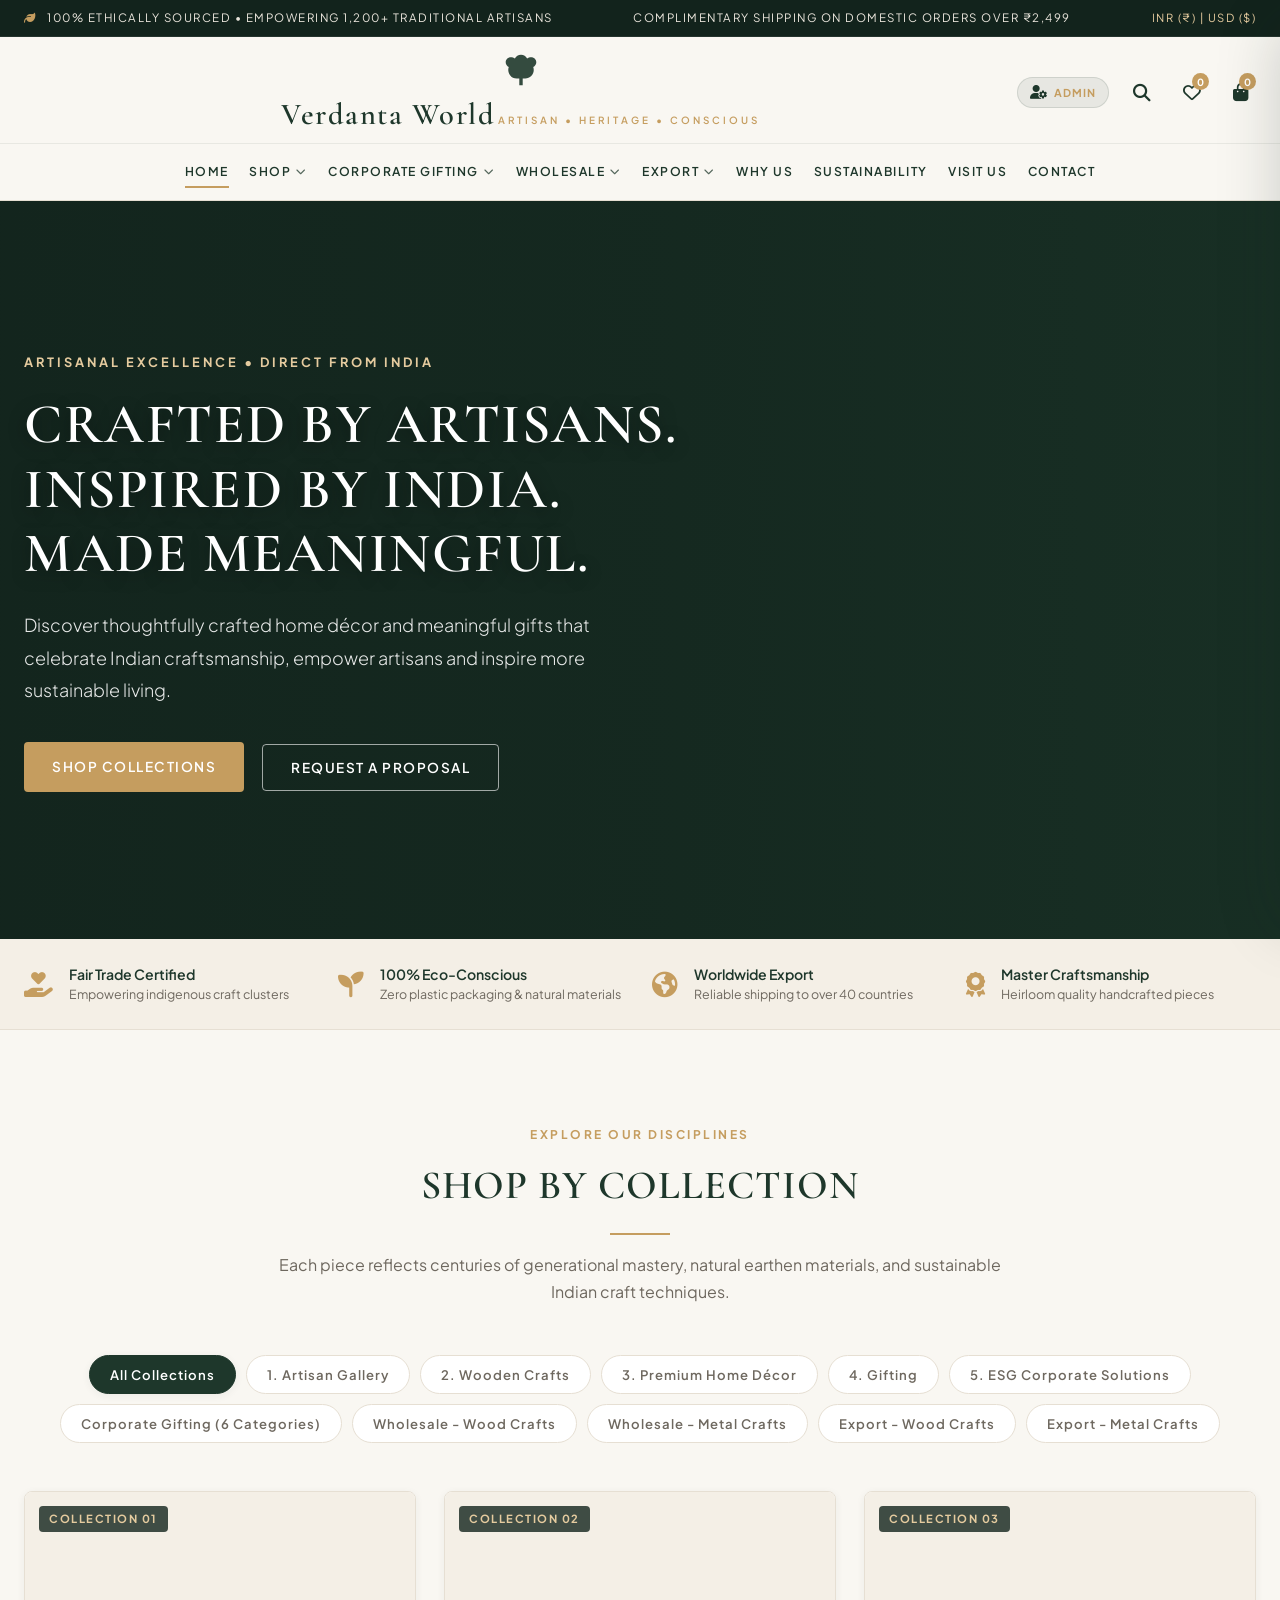
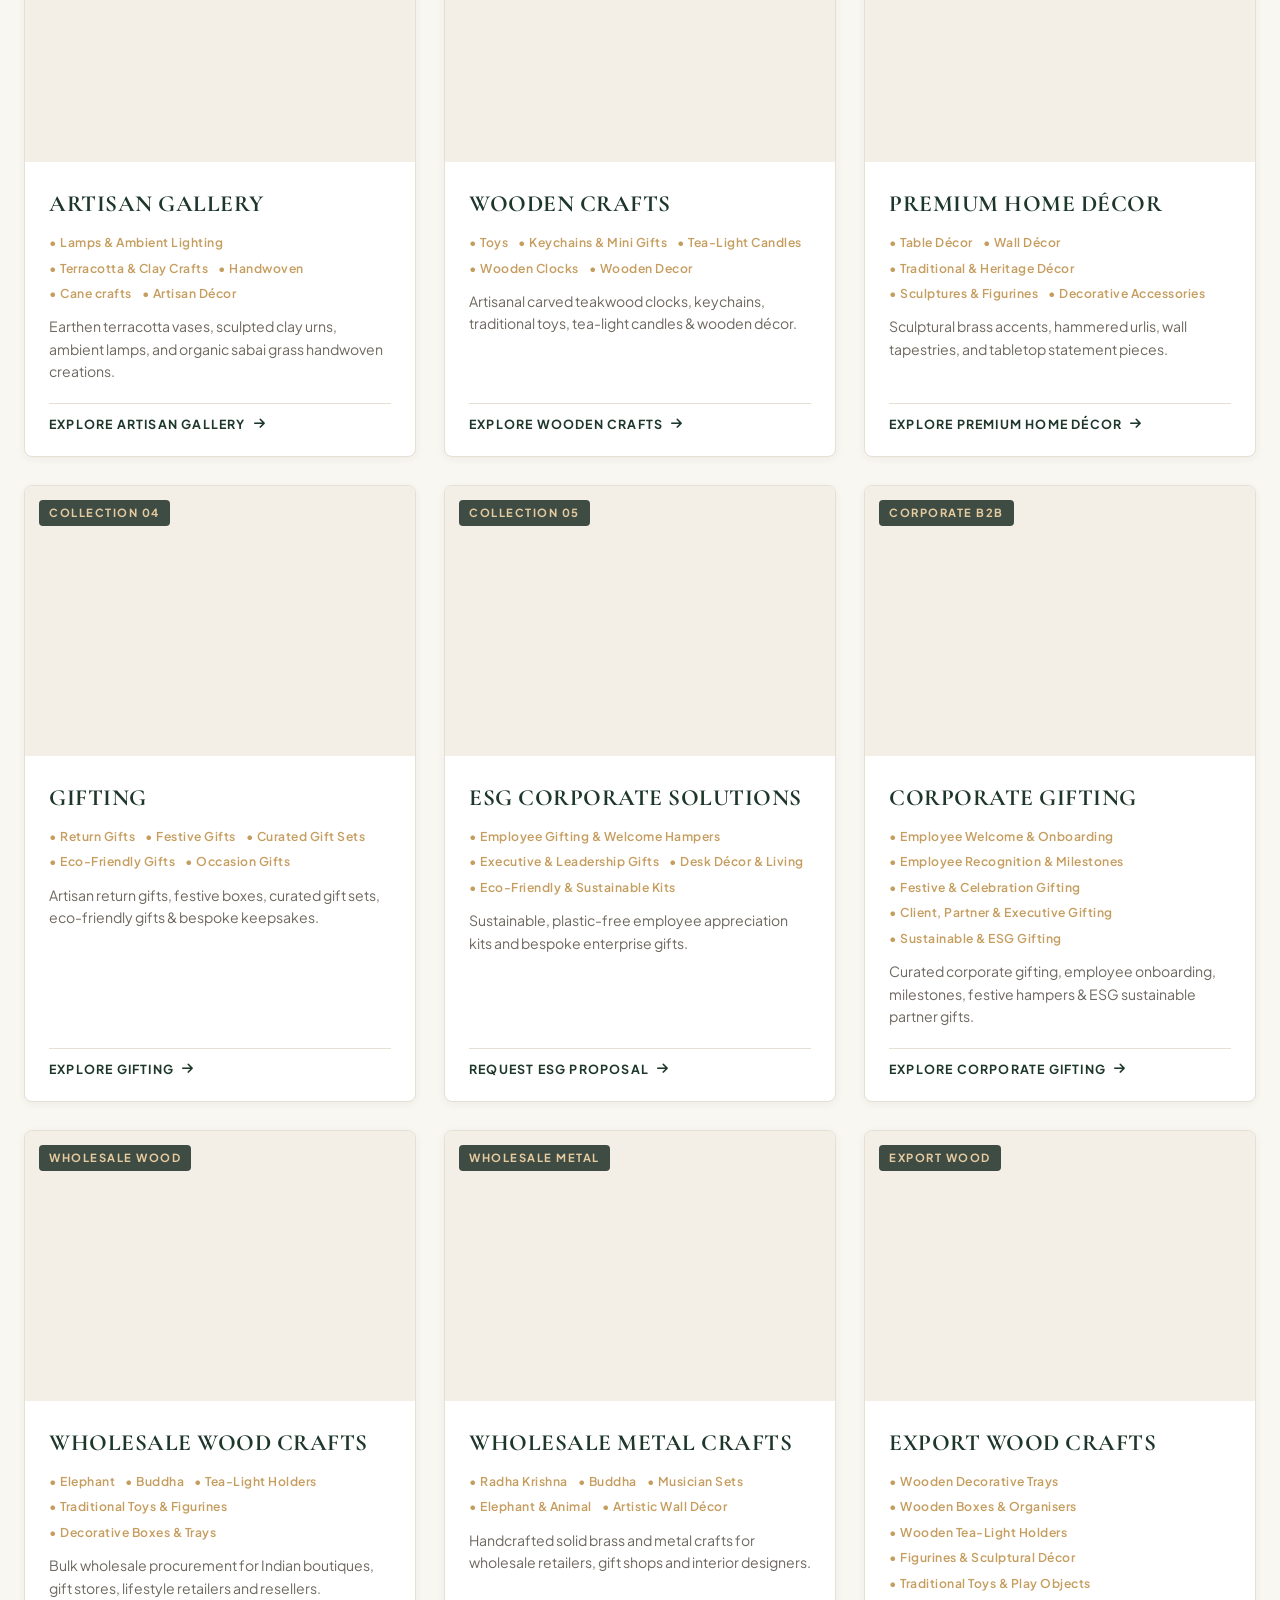
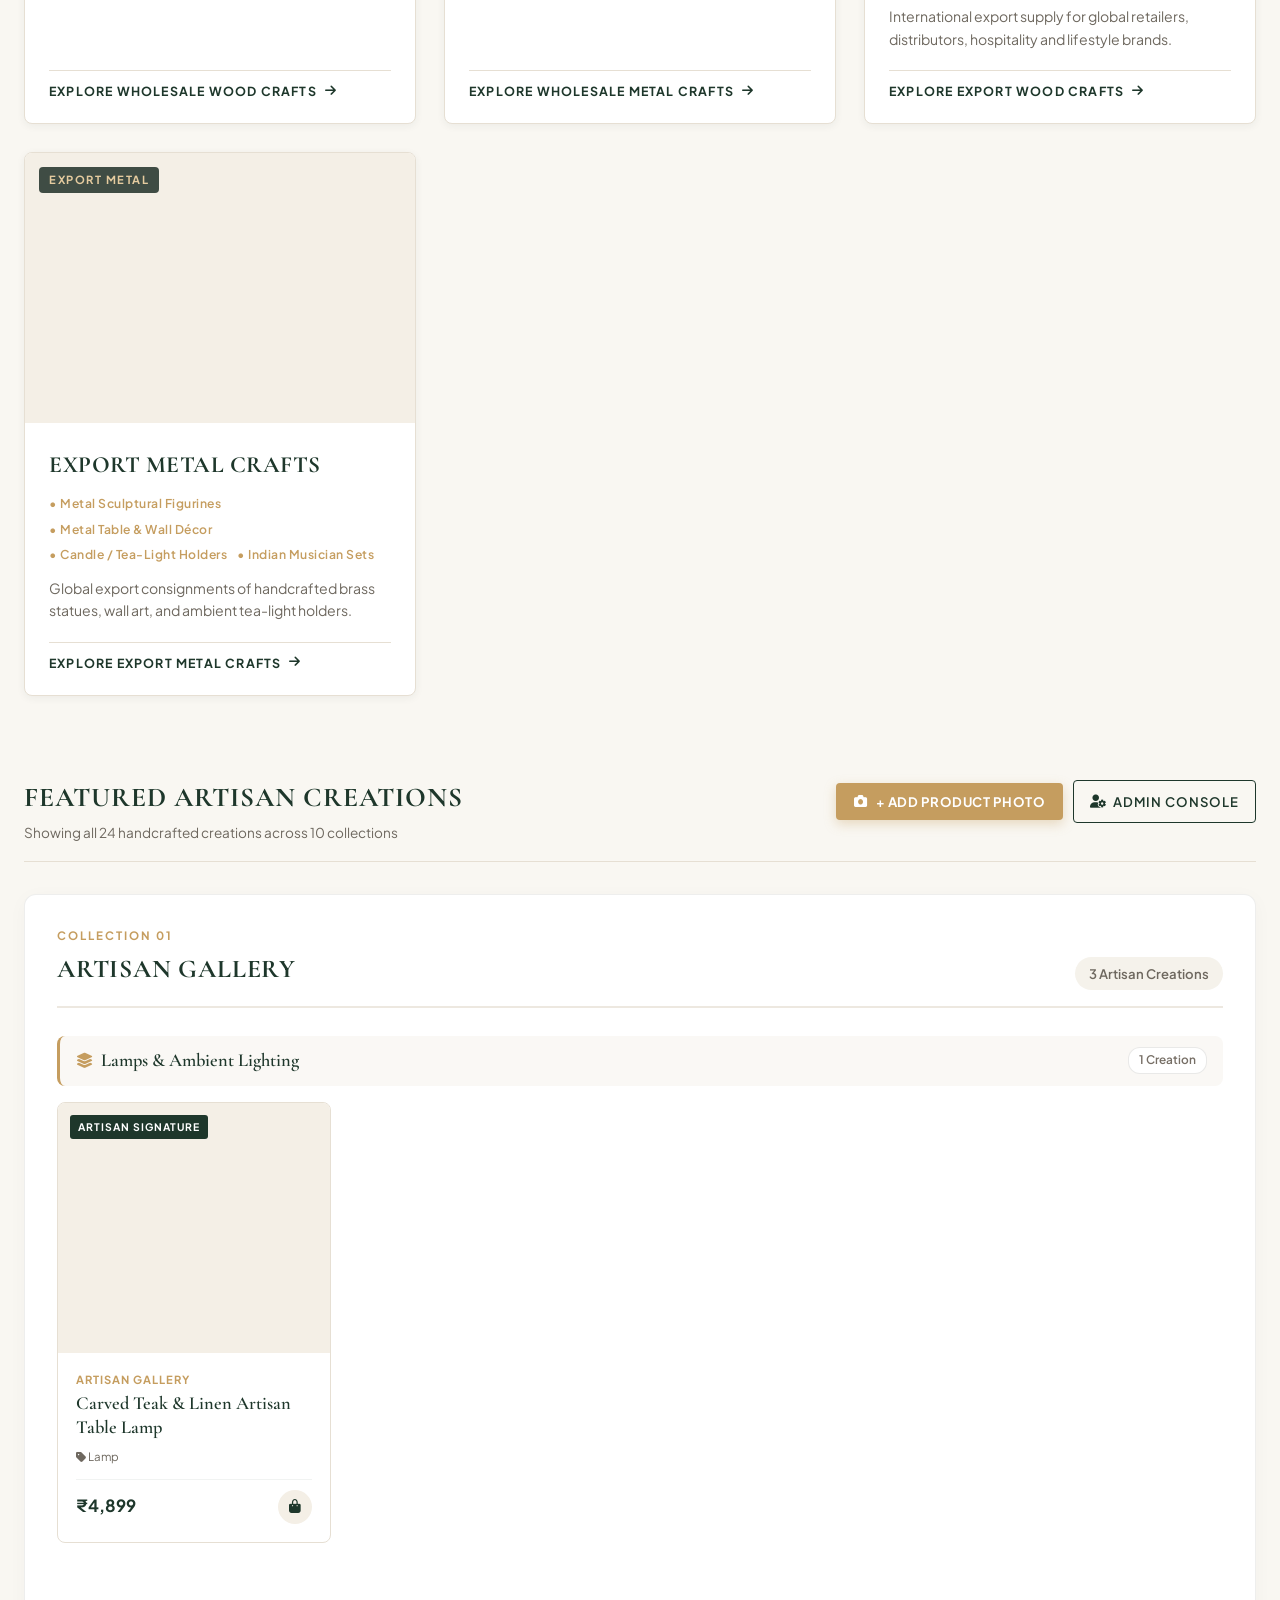
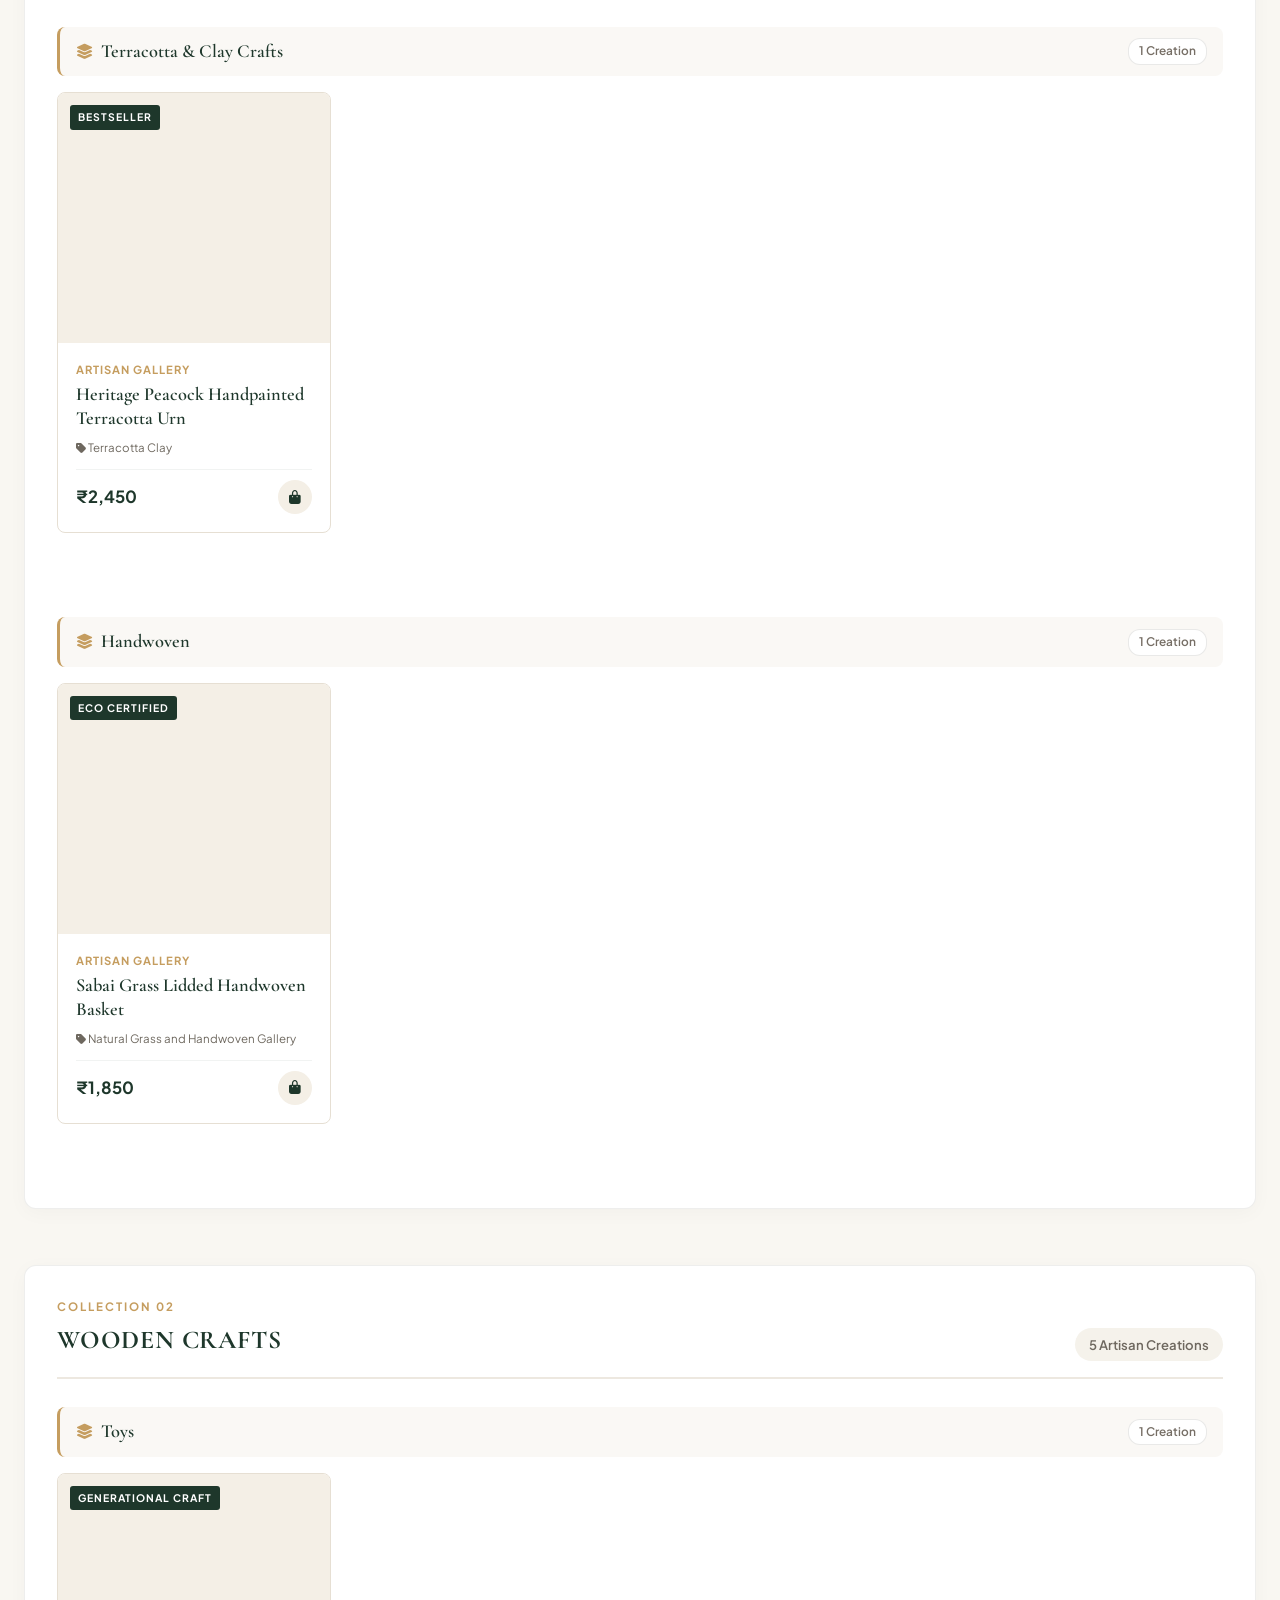
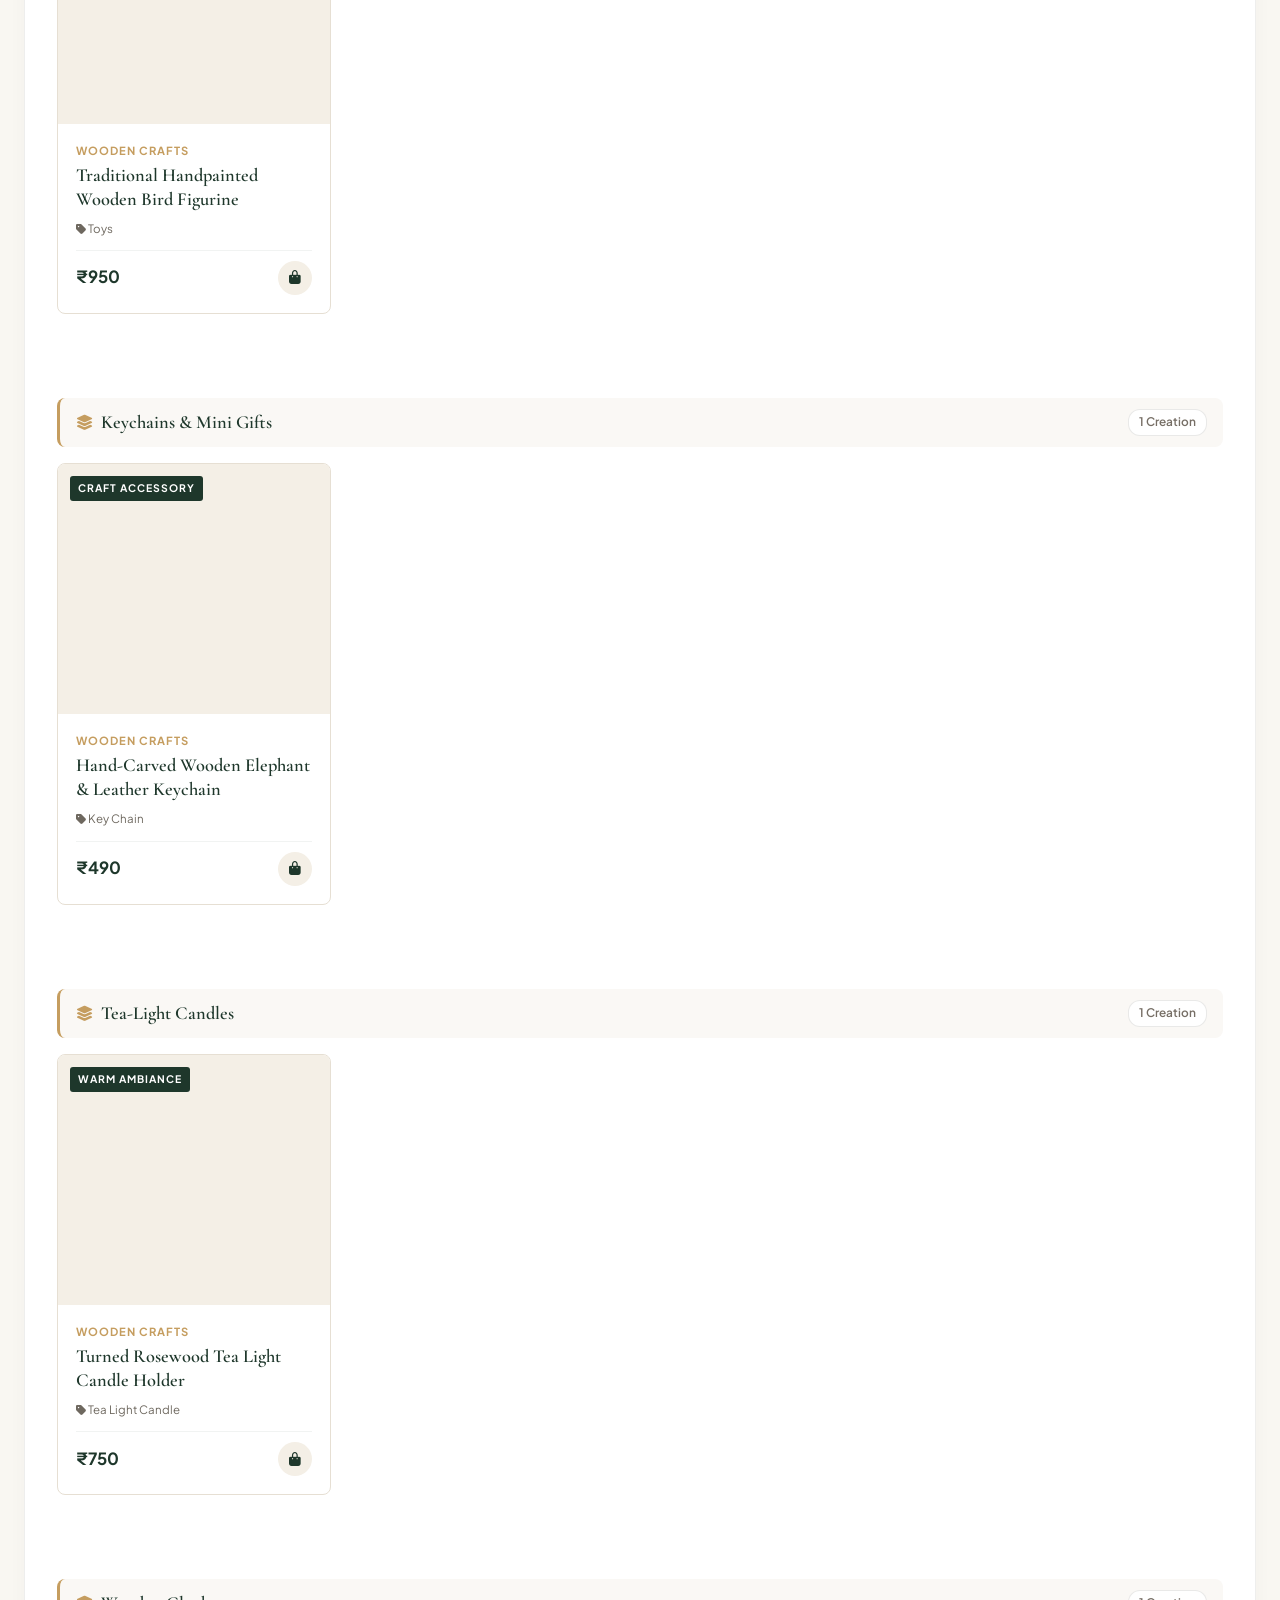
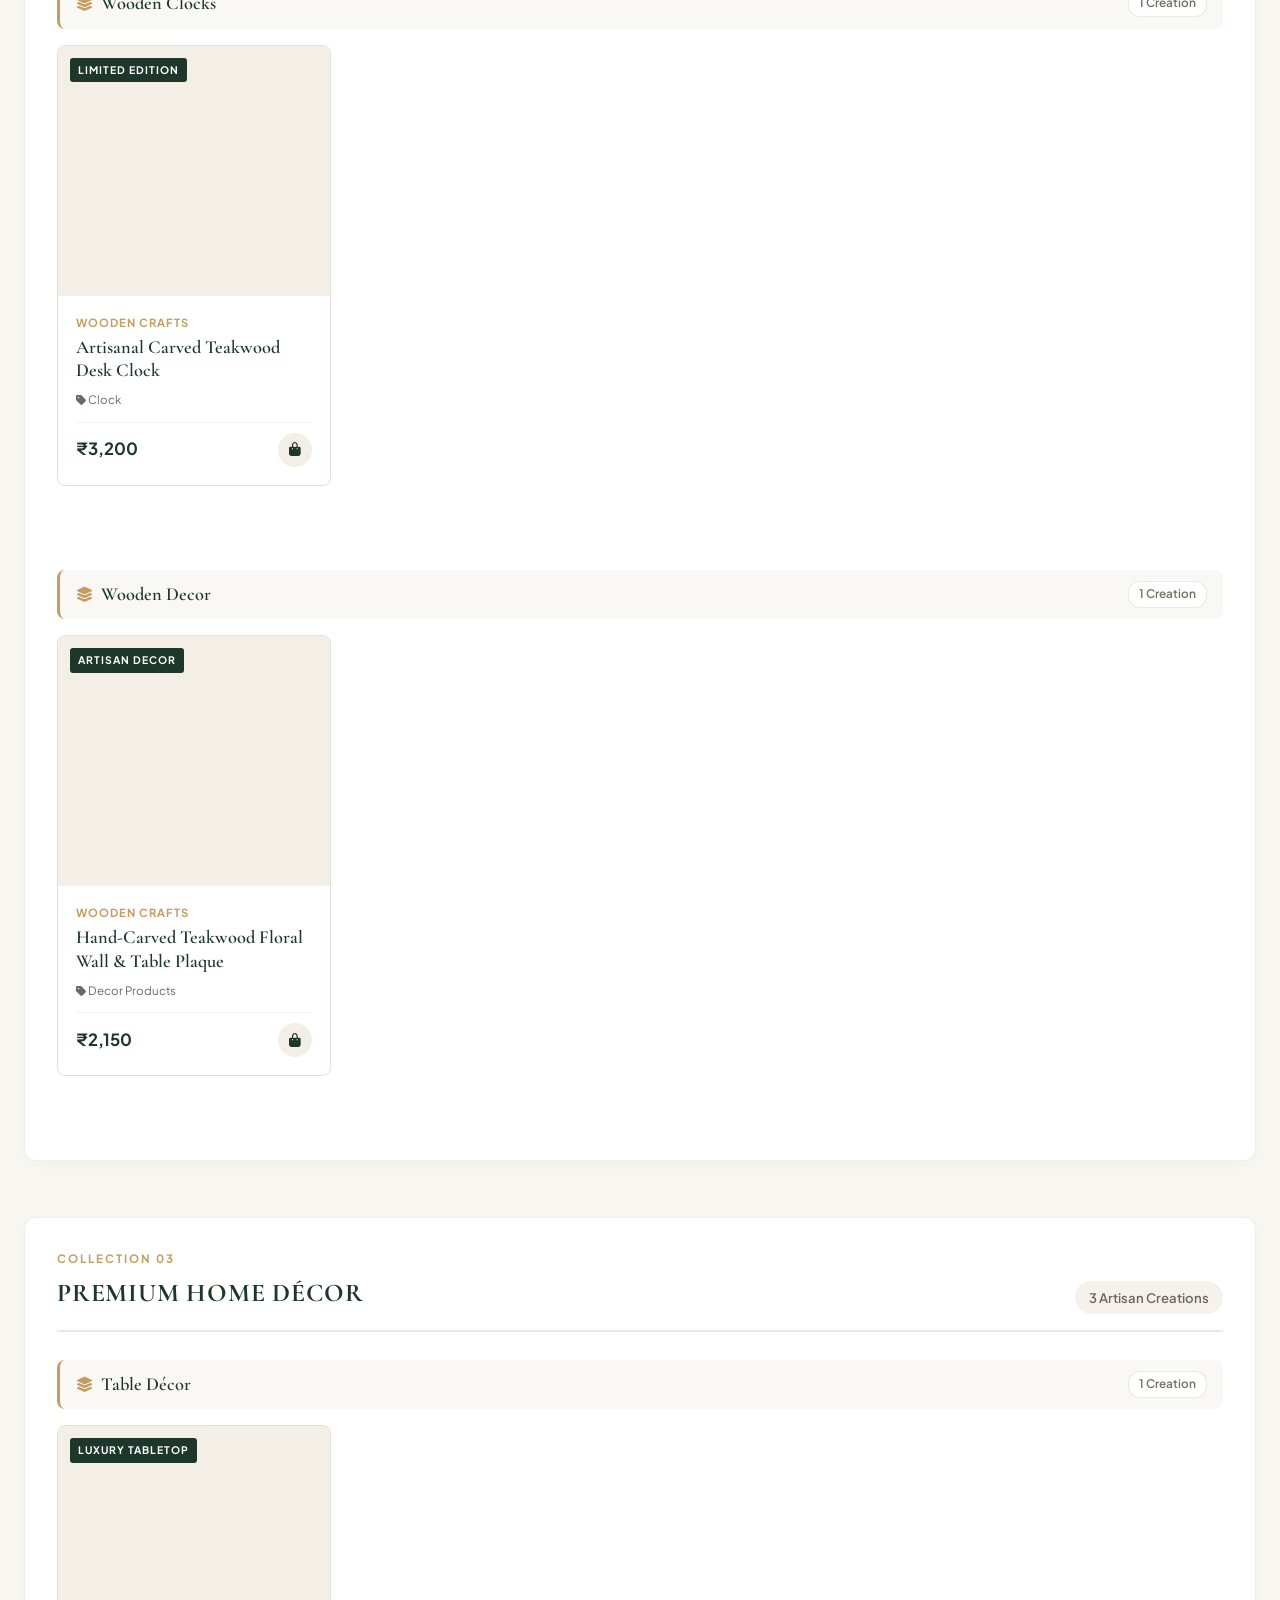
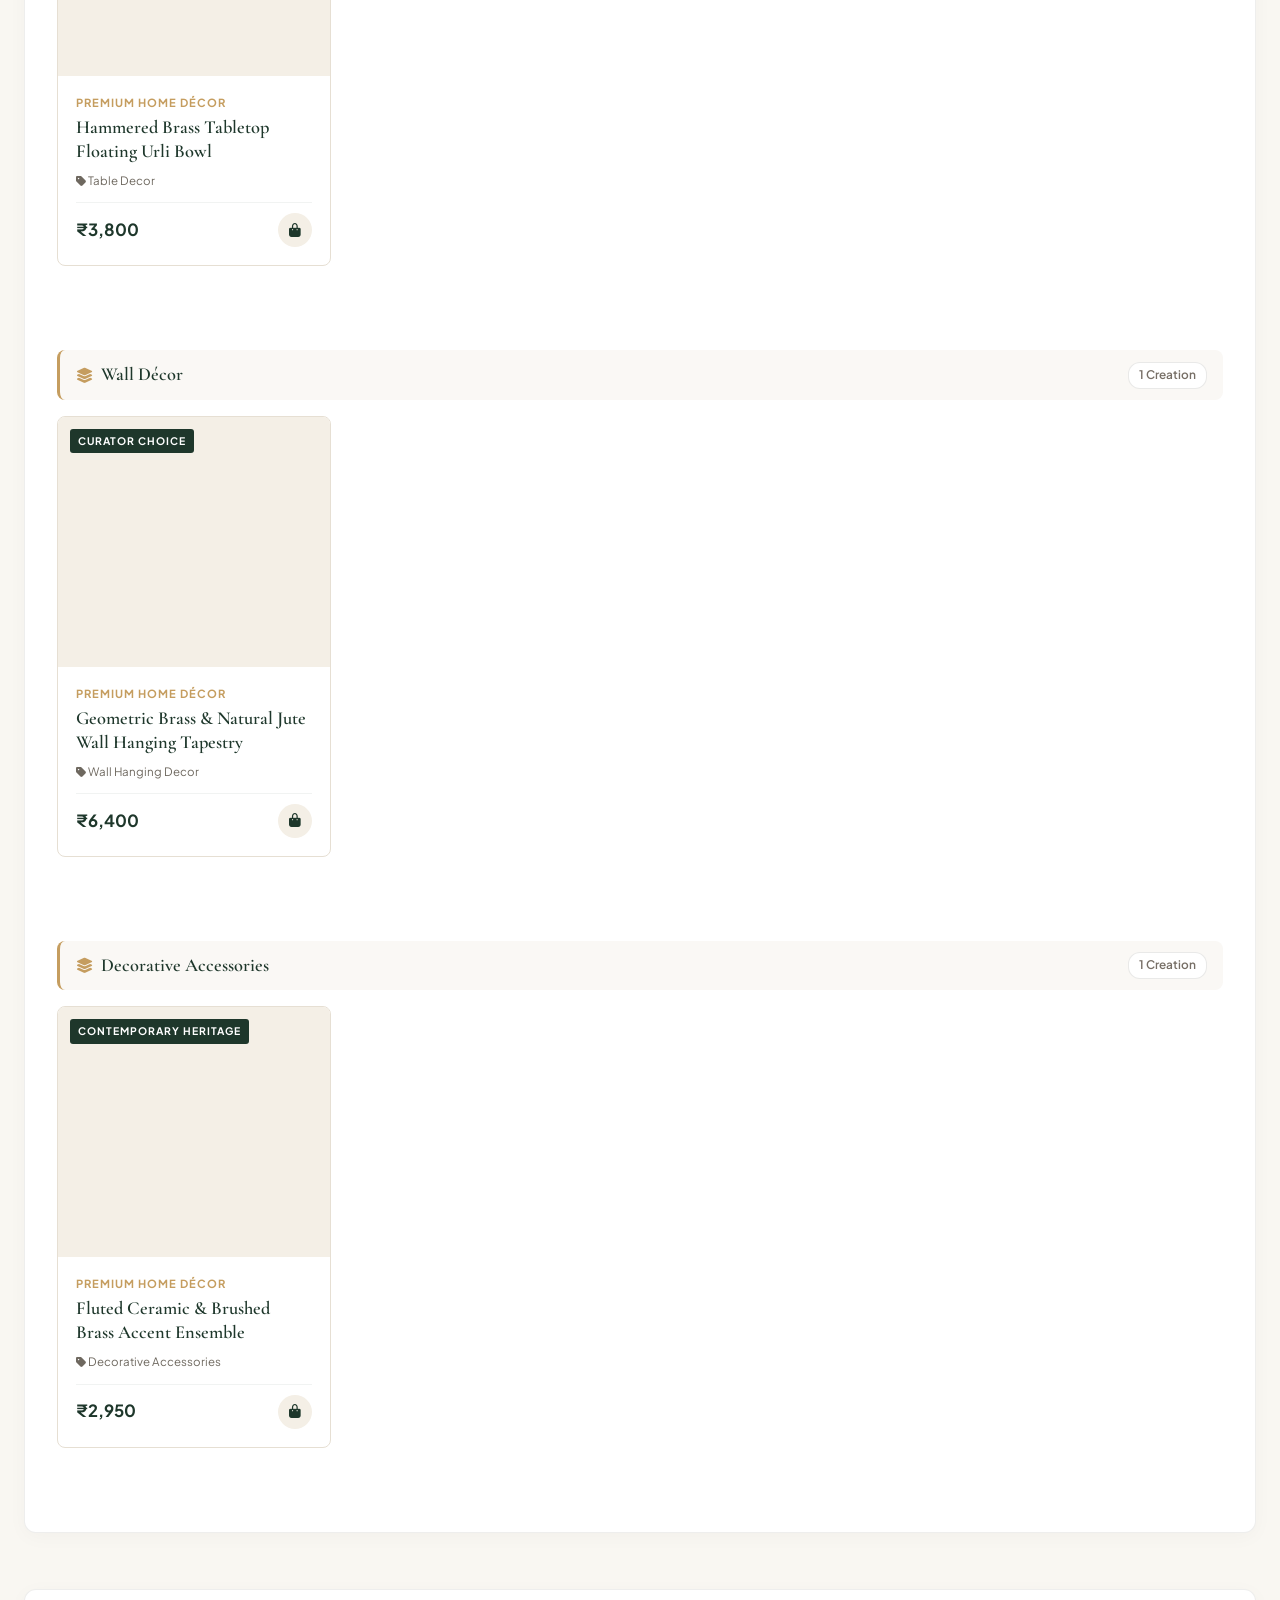
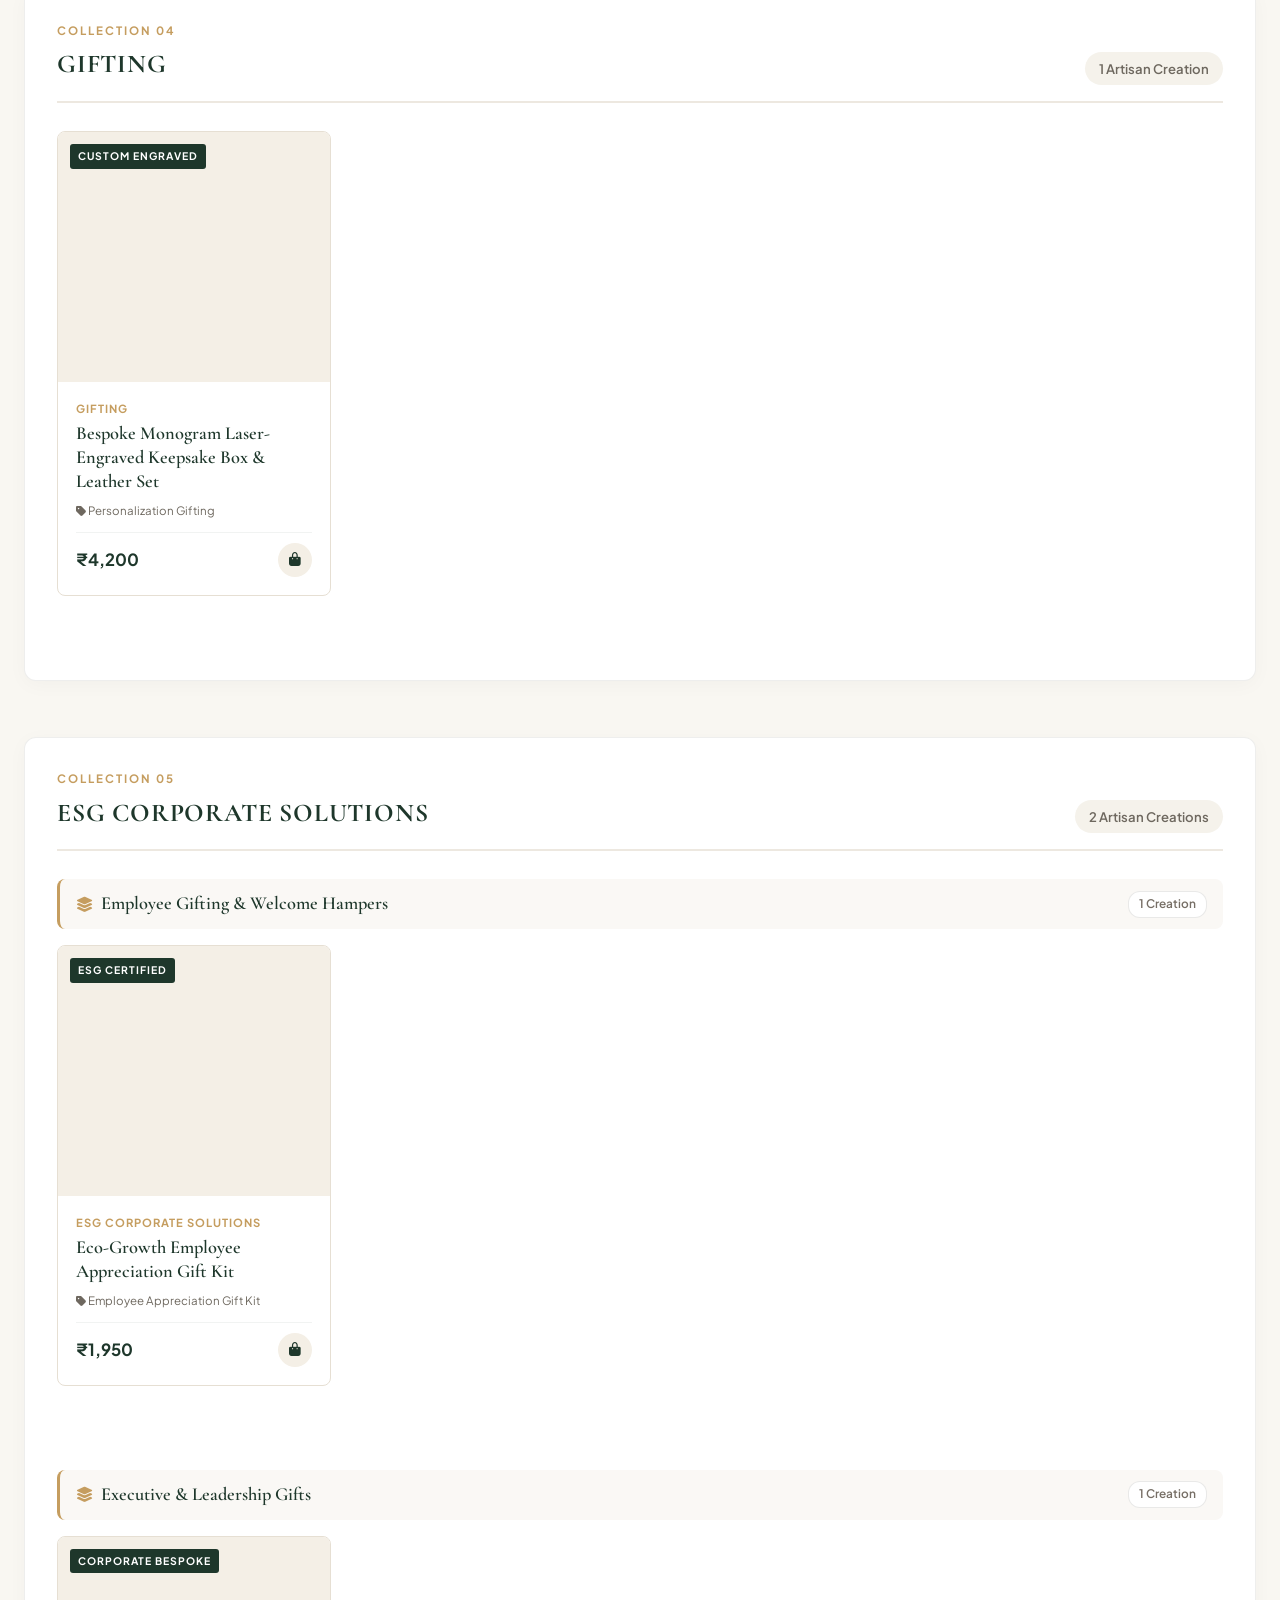
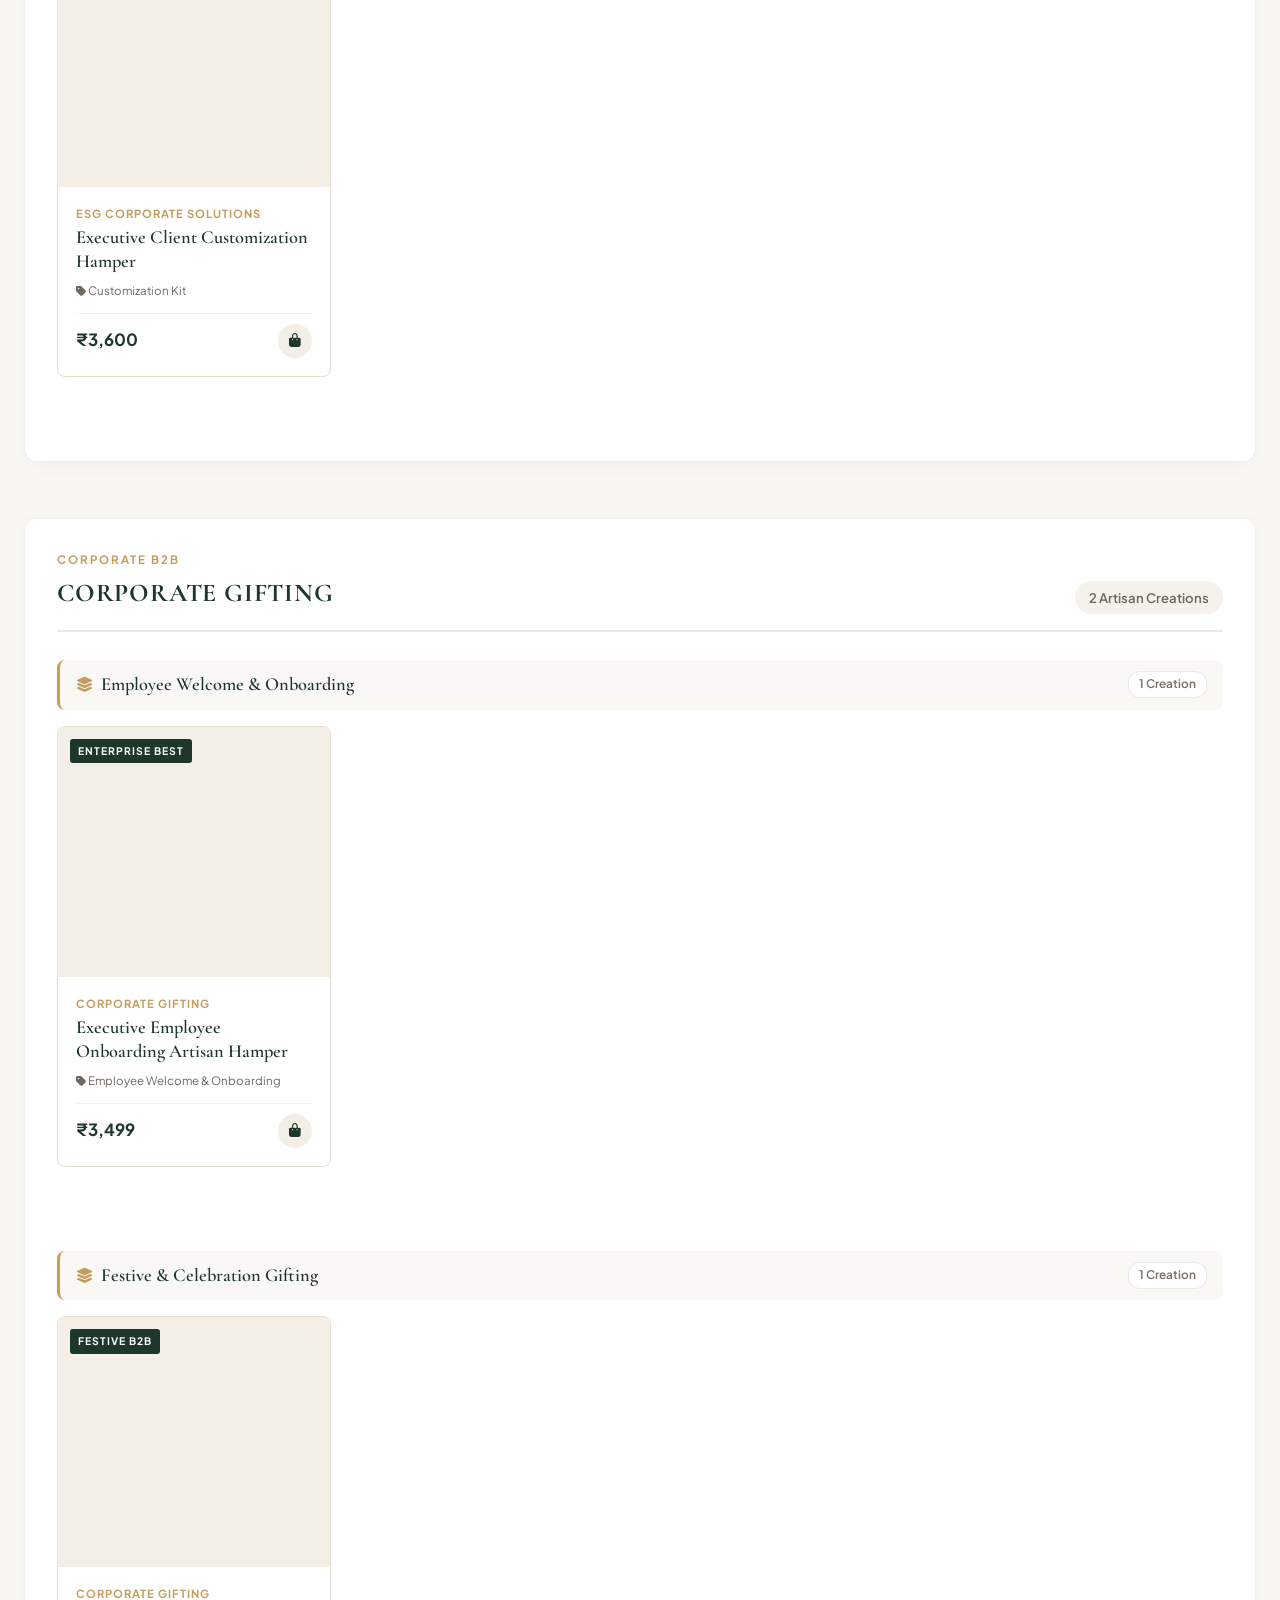
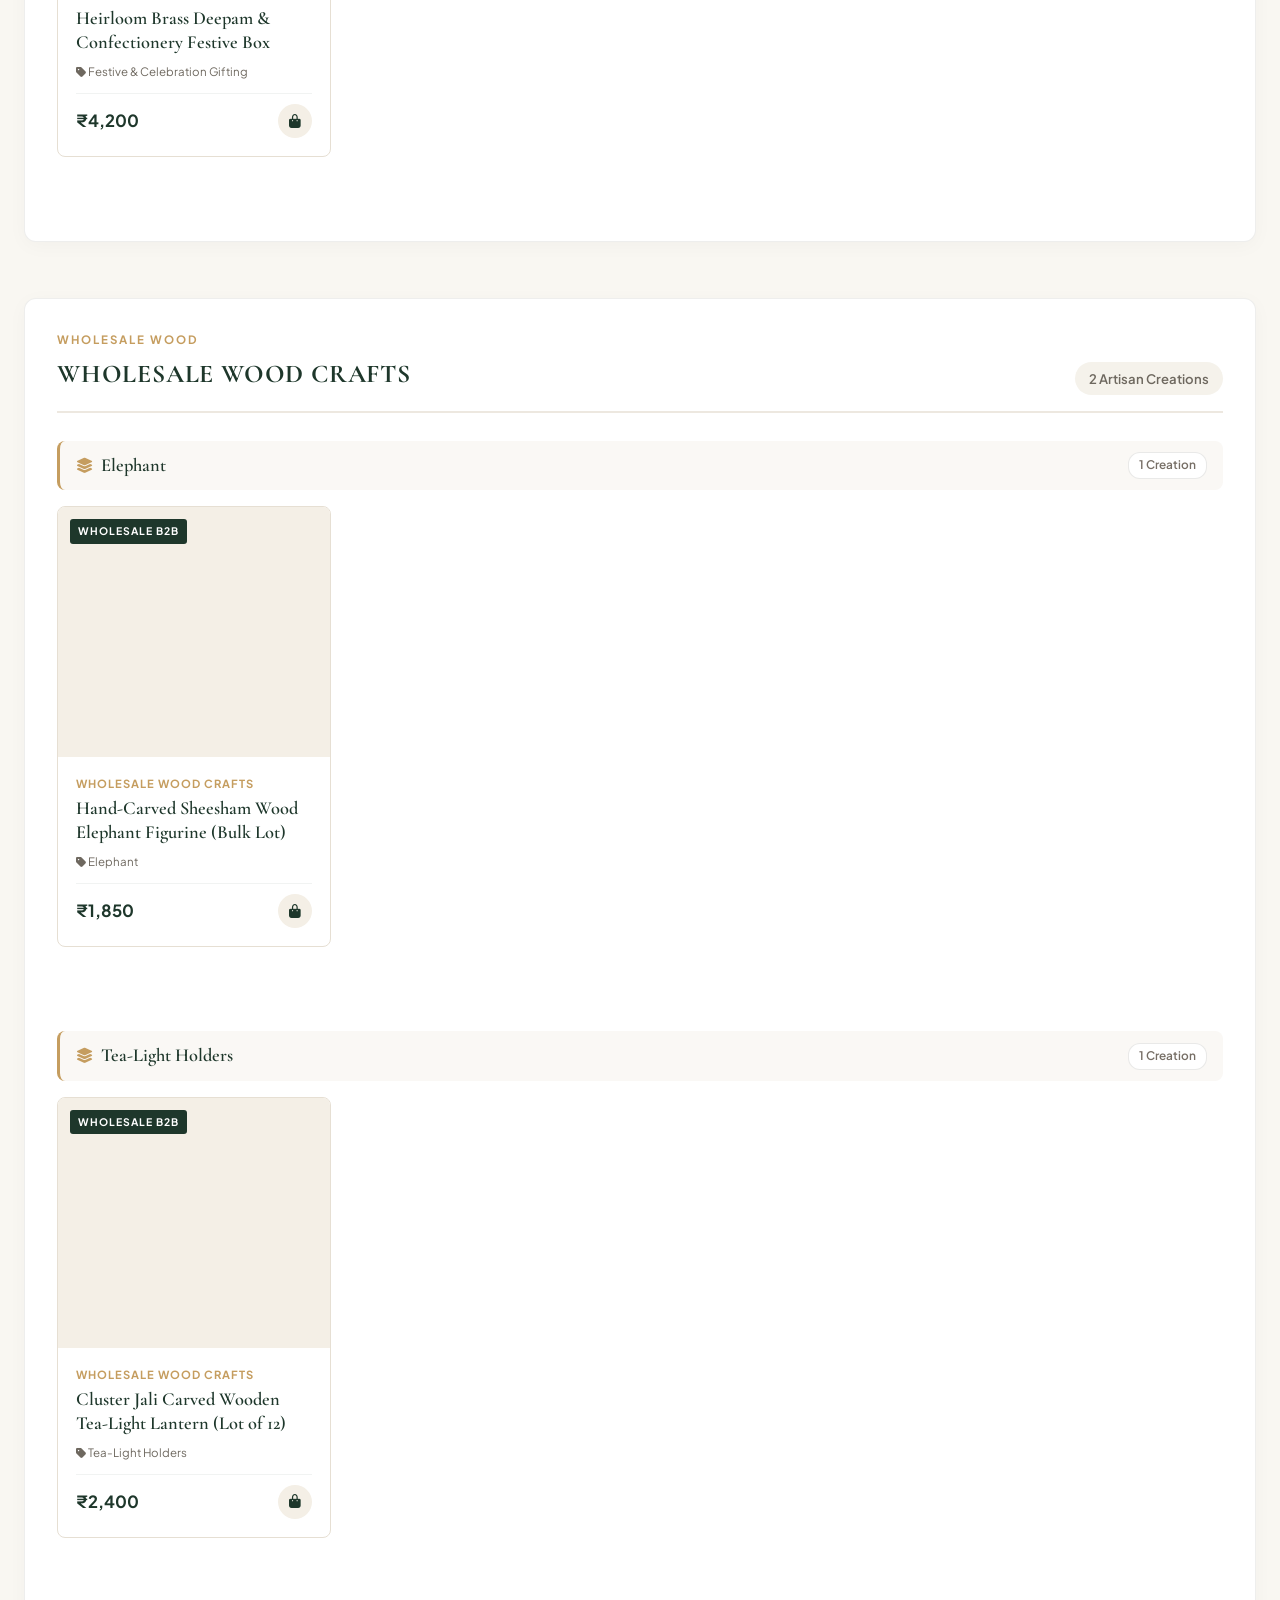
==== index.html @ b1c86876 "Initial commit: Core web files" ====
<!DOCTYPE html>
<html lang="en">
<head>
  <meta charset="UTF-8">
  <meta name="viewport" content="width=device-width, initial-scale=1.0">
  <title>Verdanta World | Crafted by Artisans. Inspired by India.</title>
  <meta name="description" content="Discover thoughtfully crafted Indian home décor, wooden crafts, artisan pottery, ESG corporate gifting, and bespoke personalized gifts celebrating master artisans.">
  
  <!-- Google Fonts -->
  <link rel="preconnect" href="https://fonts.googleapis.com">
  <link rel="preconnect" href="https://fonts.gstatic.com" crossorigin>
  <link href="https://fonts.googleapis.com/css2?family=Caveat:wght@600;700&family=Cormorant+Garamond:ital,wght@0,400;0,500;0,600;0,700;1,400&family=Plus+Jakarta+Sans:wght@300;400;500;600;700&display=swap" rel="stylesheet">
  
  <!-- FontAwesome Icons for clean luxury iconography -->
  <link rel="stylesheet" href="https://cdnjs.cloudflare.com/ajax/libs/font-awesome/6.4.0/css/all.min.css">
  
  <link rel="stylesheet" href="style.css">
</head>
<body>

  <!-- Top Announcement Bar -->
  <div class="announcement-bar">
    <div class="container announcement-content">
      <span><i class="fa-solid fa-leaf"></i> 100% ETHICALLY SOURCED • EMPOWERING 1,200+ TRADITIONAL ARTISANS</span>
      <span class="announcement-desktop-only">COMPLIMENTARY SHIPPING ON DOMESTIC ORDERS OVER ₹2,499</span>
      <div class="currency-selector">
        <span>INR (₹)</span> | <span>USD ($)</span>
      </div>
    </div>
  </div>

  <!-- Header -->
  <header class="site-header" id="siteHeader">
    <div class="container header-inner">
      
      <!-- Mobile Menu Button -->
      <button class="mobile-toggle-btn" id="mobileMenuBtn" aria-label="Toggle navigation">
        <i class="fa-solid fa-bars"></i>
      </button>

      <!-- Brand Logo -->
      <a href="#home" class="brand-logo" id="brandLogo">
        <div class="brand-icon">
          <!-- Elegant Artisan Tree Logo Mark matching Verdanta World -->
          <svg viewBox="0 0 40 40" width="34" height="34" fill="currentColor">
            <path d="M20 2C16.8 2 14.1 3.8 12.8 6.5C11.5 5.6 9.8 5 8 5C4.7 5 2 7.7 2 11C2 13.5 3.5 15.6 5.6 16.5C5.2 17.6 5 18.8 5 20C5 25.5 9.5 30 15 30H18V38H22V30H25C30.5 30 35 25.5 35 20C35 18.8 34.8 17.6 34.4 16.5C36.5 15.6 38 13.5 38 11C38 7.7 35.3 5 32 5C30.2 5 28.5 5.6 27.2 6.5C25.9 3.8 23.2 2 20 2Z" opacity="0.9"/>
          </svg>
        </div>
        <div class="brand-text">
          <span class="brand-name">Verdanta World</span>
          <span class="brand-tagline">ARTISAN • HERITAGE • CONSCIOUS</span>
        </div>
      </a>

      <!-- Right Action Icons -->
      <div class="header-actions">
        <a href="admin.html" class="action-icon-btn admin-portal-btn" title="Admin Portal - Manage Products & Requests">
          <i class="fa-solid fa-user-gear"></i>
          <span class="admin-pill">Admin</span>
        </a>
        <button class="action-icon-btn" id="searchTriggerBtn" title="Search catalog">
          <i class="fa-solid fa-magnifying-glass"></i>
        </button>
        <button class="action-icon-btn" id="wishlistTriggerBtn" title="Saved Wishlist">
          <i class="fa-regular fa-heart"></i>
          <span class="action-badge" id="wishlistCount">0</span>
        </button>
        <button class="action-icon-btn cart-icon-btn" id="cartTriggerBtn" title="Shopping Cart">
          <i class="fa-solid fa-bag-shopping"></i>
          <span class="action-badge" id="cartCount">0</span>
        </button>
      </div>

    </div>

    <!-- Main Navigation Bar (NOTE: 'OUR STORY' REMOVED as requested) -->
    <nav class="main-navigation" id="mainNavigation">
      <div class="container">
        <ul class="nav-links">
          <li><a href="#home" class="nav-link active">HOME</a></li>
          
          <!-- Dropdown for Shop Categories -->
          <li class="has-dropdown shop-dropdown-item">
            <a href="#categories" class="nav-link">SHOP <i class="fa-solid fa-chevron-down nav-caret"></i></a>
            <div class="mega-dropdown">
              <div class="mega-dropdown-grid" id="shopMegaDropdownGrid">
                <div class="mega-col">
                  <h4 class="mega-title">1. ARTISAN GALLERY</h4>
                  <ul class="mega-list">
                    <li><a href="#categories" data-category="Artisan Gallery" data-sub="Lamps & Ambient Lighting"><i class="fa-solid fa-angle-right"></i> Lamps & Ambient Lighting</a></li>
                    <li><a href="#categories" data-category="Artisan Gallery" data-sub="Terracotta & Clay Crafts"><i class="fa-solid fa-angle-right"></i> Terracotta & Clay Crafts</a></li>
                    <li><a href="#categories" data-category="Artisan Gallery" data-sub="Handwoven"><i class="fa-solid fa-angle-right"></i> Handwoven</a></li>
                    <li><a href="#categories" data-category="Artisan Gallery" data-sub="Cane crafts"><i class="fa-solid fa-angle-right"></i> Cane crafts</a></li>
                    <li><a href="#categories" data-category="Artisan Gallery" data-sub="Artisan Décor"><i class="fa-solid fa-angle-right"></i> Artisan Décor</a></li>
                  </ul>
                </div>
                <div class="mega-col">
                  <h4 class="mega-title">2. WOODEN CRAFTS</h4>
                  <ul class="mega-list">
                    <li><a href="#categories" data-category="Wooden Gallery" data-sub="Toys"><i class="fa-solid fa-angle-right"></i> Toys</a></li>
                    <li><a href="#categories" data-category="Wooden Gallery" data-sub="Keychains & Mini Gifts"><i class="fa-solid fa-angle-right"></i> Keychains & Mini Gifts</a></li>
                    <li><a href="#categories" data-category="Wooden Gallery" data-sub="Tea-Light Candles"><i class="fa-solid fa-angle-right"></i> Tea-Light Candles</a></li>
                    <li><a href="#categories" data-category="Wooden Gallery" data-sub="Wooden Clocks"><i class="fa-solid fa-angle-right"></i> Wooden Clocks</a></li>
                    <li><a href="#categories" data-category="Wooden Gallery" data-sub="Wooden Decor"><i class="fa-solid fa-angle-right"></i> Wooden Decor</a></li>
                  </ul>
                </div>
                <div class="mega-col">
                  <h4 class="mega-title">3. PREMIUM HOME DÉCOR</h4>
                  <ul class="mega-list">
                    <li><a href="#categories" data-category="Premium Home Decor" data-sub="Table Décor"><i class="fa-solid fa-angle-right"></i> Table Décor</a></li>
                    <li><a href="#categories" data-category="Premium Home Decor" data-sub="Wall Décor"><i class="fa-solid fa-angle-right"></i> Wall Décor</a></li>
                    <li><a href="#categories" data-category="Premium Home Decor" data-sub="Traditional & Heritage Décor"><i class="fa-solid fa-angle-right"></i> Traditional & Heritage Décor</a></li>
                    <li><a href="#categories" data-category="Premium Home Decor" data-sub="Sculptures & Figurines"><i class="fa-solid fa-angle-right"></i> Sculptures & Figurines</a></li>
                  </ul>
                </div>
                <div class="mega-col">
                  <h4 class="mega-title">4. GIFTING</h4>
                  <ul class="mega-list">
                    <li><a href="#categories" data-category="Personalization Gifting" data-sub="Return Gifts"><i class="fa-solid fa-angle-right"></i> Return Gifts</a></li>
                    <li><a href="#categories" data-category="Personalization Gifting" data-sub="Festive Gifts"><i class="fa-solid fa-angle-right"></i> Festive Gifts</a></li>
                    <li><a href="#categories" data-category="Personalization Gifting" data-sub="Curated Gift Sets"><i class="fa-solid fa-angle-right"></i> Curated Gift Sets</a></li>
                    <li><a href="#categories" data-category="Personalization Gifting" data-sub="Eco-Friendly Gifts"><i class="fa-solid fa-angle-right"></i> Eco-Friendly Gifts</a></li>
                    <li><a href="#categories" data-category="Personalization Gifting" data-sub="Occasion Gifts"><i class="fa-solid fa-angle-right"></i> Occasion Gifts</a></li>
                  </ul>
                </div>
              </div>
            </div>
          </li>

          <!-- Dropdown for Corporate Gifting -->
          <li class="has-dropdown corporate-dropdown-item">
            <a href="#corporate" class="nav-link">CORPORATE GIFTING <i class="fa-solid fa-chevron-down nav-caret"></i></a>
            <div class="corporate-menu-dropdown">
              <ul class="corporate-menu-list">
                <li><a href="#corporate" onclick="openProposalModal('Employee Welcome & Onboarding')">1. EMPLOYEE WELCOME & ONBOARDING</a></li>
                <li><a href="#corporate" onclick="openProposalModal('Employee Recognition & Milestones')">2. EMPLOYEE RECOGNITION & MILESTONES</a></li>
                <li><a href="#corporate" onclick="openProposalModal('Festive & Celebration Gifting')">3. FESTIVE & CELEBRATION GIFTING</a></li>
                <li><a href="#corporate" onclick="openProposalModal('Client, Partner & Executive Gifting')">4. CLIENT, PARTNER & EXECUTIVE GIFTING</a></li>
                <li><a href="#corporate" onclick="openProposalModal('Sustainable & ESG Gifting')">5. SUSTAINABLE & ESG GIFTING</a></li>
                <li><a href="#corporate" onclick="openProposalModal('Curated & Custom Corporate Gift Sets')">6. CURATED & CUSTOM CORPORATE GIFT SETS</a></li>
              </ul>
            </div>
          </li>

          <!-- Dropdown for Wholesale -->
          <li class="has-dropdown wholesale-dropdown-item">
            <a href="#wholesale" class="nav-link">WHOLESALE <i class="fa-solid fa-chevron-down nav-caret"></i></a>
            <div class="split-menu-dropdown wholesale-menu-dropdown">
              <div class="split-menu-grid">
                <div class="split-menu-col">
                  <h4 class="split-menu-header">WOOD</h4>
                  <ul class="split-menu-list">
                    <li><a href="#wholesale" onclick="openProposalModal('Wholesale Wood - Elephant')">1. Elephant</a></li>
                    <li><a href="#wholesale" onclick="openProposalModal('Wholesale Wood - Buddha')">2. Buddha</a></li>
                    <li><a href="#wholesale" onclick="openProposalModal('Wholesale Wood - Tea-Light Holders')">3. Tea-Light Holders</a></li>
                    <li><a href="#wholesale" onclick="openProposalModal('Wholesale Wood - Traditional Toys & Figurines')">4. Traditional Toys & Figurines</a></li>
                    <li><a href="#wholesale" onclick="openProposalModal('Wholesale Wood - Decorative Boxes & Trays')">5. Decorative Boxes & Trays</a></li>
                  </ul>
                </div>
                <div class="split-menu-col">
                  <h4 class="split-menu-header">METAL</h4>
                  <ul class="split-menu-list">
                    <li><a href="#wholesale" onclick="openProposalModal('Wholesale Metal - Radha Krishna')">1. Radha Krishna</a></li>
                    <li><a href="#wholesale" onclick="openProposalModal('Wholesale Metal - Buddha')">2. Buddha</a></li>
                    <li><a href="#wholesale" onclick="openProposalModal('Wholesale Metal - Musician Sets')">3. Musician Sets</a></li>
                    <li><a href="#wholesale" onclick="openProposalModal('Wholesale Metal - Elephant & Animal')">4. Elephant & Animal</a></li>
                    <li><a href="#wholesale" onclick="openProposalModal('Wholesale Metal - Artistic Wall Décor')">5. Artistic Wall Décor</a></li>
                  </ul>
                </div>
              </div>
            </div>
          </li>

          <!-- Dropdown for Export -->
          <li class="has-dropdown export-dropdown-item">
            <a href="#export" class="nav-link">EXPORT <i class="fa-solid fa-chevron-down nav-caret"></i></a>
            <div class="split-menu-dropdown export-menu-dropdown">
              <div class="split-menu-grid">
                <div class="split-menu-col">
                  <h4 class="split-menu-header">WOOD</h4>
                  <ul class="split-menu-list">
                    <li><a href="#export" onclick="openProposalModal('Export Wood - Wooden Decorative Trays')">1. Wooden Decorative Trays</a></li>
                    <li><a href="#export" onclick="openProposalModal('Export Wood - Wooden Boxes & Organisers')">2. Wooden Boxes & Organisers</a></li>
                    <li><a href="#export" onclick="openProposalModal('Export Wood - Wooden Tea-Light Holders')">3. Wooden Tea-Light Holders</a></li>
                    <li><a href="#export" onclick="openProposalModal('Export Wood - Figurines & Sculptural Décor')">4. Figurines & Sculptural Décor</a></li>
                    <li><a href="#export" onclick="openProposalModal('Export Wood - Traditional Toys & Play Objects')">5. Traditional Toys & Play Objects</a></li>
                  </ul>
                </div>
                <div class="split-menu-col">
                  <h4 class="split-menu-header">METAL</h4>
                  <ul class="split-menu-list">
                    <li><a href="#export" onclick="openProposalModal('Export Metal - Metal Sculptural Figurines')">1. Metal Sculptural Figurines</a></li>
                    <li><a href="#export" onclick="openProposalModal('Export Metal - Metal Table & Wall Décor')">2. Metal Table & Wall Décor</a></li>
                    <li><a href="#export" onclick="openProposalModal('Export Metal - Candle / Tea-Light Holders')">3. Candle / Tea-Light Holders</a></li>
                    <li><a href="#export" onclick="openProposalModal('Export Metal - Indian Musician Sets')">4. Indian Musician Sets</a></li>
                  </ul>
                </div>
              </div>
            </div>
          </li>
          <li><a href="#why-us" class="nav-link">WHY US</a></li>
          <li><a href="#sustainability" class="nav-link">SUSTAINABILITY</a></li>
          <li><a href="#visit-us" class="nav-link">VISIT US</a></li>
          <li><a href="#contact" class="nav-link">CONTACT</a></li>
        </ul>
      </div>
    </nav>
  </header>

  <!-- Hero Section -->
  <section class="hero-section" id="home">
    <div class="hero-backdrop" style="background-image: url('images/hero.jpg');"></div>
    <div class="hero-overlay"></div>
    
    <div class="container hero-container">
      <div class="hero-content">
        <span class="hero-eyebrow">ARTISANAL EXCELLENCE • DIRECT FROM INDIA</span>
        <h1 class="hero-title">
          CRAFTED BY ARTISANS.<br>
          INSPIRED BY INDIA.<br>
          MADE MEANINGFUL.
        </h1>
        <p class="hero-subtitle">
          Discover thoughtfully crafted home décor and meaningful gifts that celebrate Indian craftsmanship, empower artisans and inspire more sustainable living.
        </p>
        <div class="hero-buttons">
          <a href="#categories" class="btn btn-primary" id="heroShopBtn">SHOP COLLECTIONS</a>
          <button class="btn btn-secondary" onclick="openProposalModal('General Inquiry')">REQUEST A PROPOSAL</button>
        </div>
      </div>
    </div>
  </section>

  <!-- Trust Badges Bar / Why Us -->
  <section class="trust-bar" id="why-us">
    <div class="container trust-grid">
      <div class="trust-item">
        <div class="trust-icon"><i class="fa-solid fa-hand-holding-heart"></i></div>
        <div class="trust-text">
          <strong>Fair Trade Certified</strong>
          <span>Empowering indigenous craft clusters</span>
        </div>
      </div>
      <div class="trust-item">
        <div class="trust-icon"><i class="fa-solid fa-seedling"></i></div>
        <div class="trust-text">
          <strong>100% Eco-Conscious</strong>
          <span>Zero plastic packaging & natural materials</span>
        </div>
      </div>
      <div class="trust-item">
        <div class="trust-icon"><i class="fa-solid fa-earth-americas"></i></div>
        <div class="trust-text">
          <strong>Worldwide Export</strong>
          <span>Reliable shipping to over 40 countries</span>
        </div>
      </div>
      <div class="trust-item">
        <div class="trust-icon"><i class="fa-solid fa-award"></i></div>
        <div class="trust-text">
          <strong>Master Craftsmanship</strong>
          <span>Heirloom quality handcrafted pieces</span>
        </div>
      </div>
    </div>
  </section>

  <!-- SHOP BY COLLECTION (With User's Exact 5 Categories from Notebook) -->
  <section class="collections-section" id="categories">
    <div class="container">
      
      <div class="section-header">
        <span class="section-eyebrow">EXPLORE OUR DISCIPLINES</span>
        <h2 class="section-title">SHOP BY COLLECTION</h2>
        <div class="section-separator"></div>
        <p class="section-description">
          Each piece reflects centuries of generational mastery, natural earthen materials, and sustainable Indian craft techniques.
        </p>
      </div>

      <!-- Category Filter Tabs -->
      <div class="category-tabs">
        <button class="tab-btn active" data-filter="all">All Collections</button>
        <button class="tab-btn" data-filter="Artisan Gallery">1. Artisan Gallery</button>
        <button class="tab-btn" data-filter="Wooden Gallery">2. Wooden Gallery</button>
        <button class="tab-btn" data-filter="Premium Home Decor">3. Premium Home Decor</button>
        <button class="tab-btn" data-filter="ESG Corporate Solution">4. ESG Corporate Solution</button>
        <button class="tab-btn" data-filter="Personalization Gifting">5. Personalization Gifting</button>
      </div>

      <!-- 5 Main Featured Category Visual Cards (Grid) -->
      <div class="category-cards-grid">
        
        <!-- 1. Artisan Gallery -->
        <div class="category-card" data-category="Artisan Gallery">
          <div class="category-card-image-wrap">
            <img src="images/artisan-gallery.jpg" alt="Artisan Gallery - Indian Pottery, Lamp, Clay & Natural Grass" class="category-card-img" loading="lazy">
            <div class="category-tag-badge">Collection 01</div>
          </div>
          <div class="category-card-content">
            <h3 class="category-card-title">ARTISAN GALLERY</h3>
            <ul class="subcategories-tag-list">
              <li>• Lamp</li>
              <li>• Terracotta Clay</li>
              <li>• Natural Grass & Handwoven Gallery</li>
            </ul>
            <p class="category-card-snippet">Earthen terracotta vases, sculpted clay urns, and organic sabai grass handwoven creations.</p>
            <button class="category-card-btn" onclick="filterAndScroll('Artisan Gallery')">EXPLORE ARTISAN GALLERY <i class="fa-solid fa-arrow-right"></i></button>
          </div>
        </div>

        <!-- 2. Wooden Gallery -->
        <div class="category-card" data-category="Wooden Gallery">
          <div class="category-card-image-wrap">
            <img src="images/wooden-gallery.jpg" alt="Wooden Gallery - Handcrafted Clock, Keychain, Toys, Candle Holders" class="category-card-img" loading="lazy">
            <div class="category-tag-badge">Collection 02</div>
          </div>
          <div class="category-card-content">
            <h3 class="category-card-title">WOODEN GALLERY</h3>
            <ul class="subcategories-tag-list">
              <li>• Clock</li>
              <li>• Key Chain</li>
              <li>• Toys</li>
              <li>• Tea Light Candle</li>
              <li>• Decor Products</li>
            </ul>
            <p class="category-card-snippet">Artisanal teak & rosewood carved desk clocks, animal keychains, traditional toys & candle holders.</p>
            <button class="category-card-btn" onclick="filterAndScroll('Wooden Gallery')">EXPLORE WOODEN GALLERY <i class="fa-solid fa-arrow-right"></i></button>
          </div>
        </div>

        <!-- 3. Premium Home Decor -->
        <div class="category-card" data-category="Premium Home Decor">
          <div class="category-card-image-wrap">
            <img src="images/premium-decor.jpg" alt="Premium Home Decor - Table Decor, Wall Hanging Decor, Accessories" class="category-card-img" loading="lazy">
            <div class="category-tag-badge">Collection 03</div>
          </div>
          <div class="category-card-content">
            <h3 class="category-card-title">PREMIUM HOME DÉCOR</h3>
            <ul class="subcategories-tag-list">
              <li>• Table Decor</li>
              <li>• Wall Hanging Decor</li>
              <li>• Decorative Accessories</li>
            </ul>
            <p class="category-card-snippet">Sculptural brass accents, hammered urlis, contemporary geometric jute tapestries, and tabletop statement pieces.</p>
            <button class="category-card-btn" onclick="filterAndScroll('Premium Home Decor')">EXPLORE HOME DÉCOR <i class="fa-solid fa-arrow-right"></i></button>
          </div>
        </div>

        <!-- 4. ESG Corporate Solution -->
        <div class="category-card" data-category="ESG Corporate Solution">
          <div class="category-card-image-wrap">
            <img src="images/esg-corporate.jpg" alt="ESG Corporate Solution - Employee Appreciation Gift Kit, Customization Kit" class="category-card-img" loading="lazy">
            <div class="category-tag-badge">Collection 04</div>
          </div>
          <div class="category-card-content">
            <h3 class="category-card-title">ESG CORPORATE SOLUTION</h3>
            <ul class="subcategories-tag-list">
              <li>• Employee Appreciation Gift Kit</li>
              <li>• Customization Kit</li>
            </ul>
            <p class="category-card-snippet">Sustainable, plastic-free corporate hampers with seed-paper notebooks, pure copper tumblers, and beeswax candles.</p>
            <button class="category-card-btn" onclick="openProposalModal('ESG Corporate Solution')">REQUEST ESG PROPOSAL <i class="fa-solid fa-arrow-right"></i></button>
          </div>
        </div>

        <!-- 5. Personalization Gifting -->
        <div class="category-card" data-category="Personalization Gifting">
          <div class="category-card-image-wrap">
            <img src="images/personalization.jpg" alt="Personalization Gifting - Bespoke Engraved Keepsake Gifts" class="category-card-img" loading="lazy">
            <div class="category-tag-badge">Collection 05</div>
          </div>
          <div class="category-card-content">
            <h3 class="category-card-title">PERSONALIZATION GIFTING</h3>
            <ul class="subcategories-tag-list">
              <li>• Custom Monogramming</li>
              <li>• Bespoke Engraved Keepsakes</li>
              <li>• Handcrafted Gift Sets</li>
            </ul>
            <p class="category-card-snippet">Artisan laser-engraved teak keepsake boxes, personalized leather accessories, wax-sealed bespoke cards.</p>
            <button class="category-card-btn" onclick="filterAndScroll('Personalization Gifting')">EXPLORE PERSONALIZATION <i class="fa-solid fa-arrow-right"></i></button>
          </div>
        </div>

      </div>

      <!-- Curated Product Catalog Grid (Interactive Add to Cart & Quick View) -->
      <div class="products-header">
        <div>
          <h3 class="products-section-title">FEATURED ARTISAN CREATIONS</h3>
          <span class="product-count-label" id="productsCountText">Showing all creations</span>
        </div>
        <div class="products-header-actions" style="display: flex; gap: 10px; align-items: center; flex-wrap: wrap;">
          <button class="btn btn-sm btn-primary" onclick="openCustomerAddProductModal()" style="padding: 10px 18px; font-size: 0.82rem; display: inline-flex; align-items: center; gap: 8px; background: var(--color-gold); color: #fff; border-radius: 4px; font-weight: 700; letter-spacing: 0.5px; box-shadow: 0 4px 12px rgba(197, 157, 95, 0.35);">
            <i class="fa-solid fa-camera"></i> + Add Product Photo
          </button>
          <a href="admin.html" class="btn btn-sm btn-outline" style="padding: 10px 16px; font-size: 0.82rem; display: inline-flex; align-items: center; gap: 6px; border-radius: 4px; font-weight: 600;">
            <i class="fa-solid fa-user-gear"></i> Admin Console
          </a>
        </div>
      </div>

      <div class="product-catalog-flow" id="productCatalogGrid">
        <!-- Injected via JavaScript from categories & items list -->
      </div>

      <div class="catalog-cta-wrap">
        <button class="btn btn-outline" id="loadMoreProductsBtn" onclick="toggleAllProducts()">VIEW COMPLETE ARTISAN CATALOGUE</button>
      </div>

    </div>
  </section>

  <!-- CORPORATE GIFTING & ESG SOLUTIONS (Exact Match to Image 1 Center Layout) -->
  <section class="corporate-section" id="corporate">
    <div class="container">
      
      <div class="corporate-header">
        <span class="section-eyebrow">SUSTAINABLE PARTNERSHIPS</span>
        <h2 class="corporate-main-heading">CORPORATE GIFTING</h2>
        <span class="corporate-sub-heading">Employee & Client Gifts & ESG Gifting</span>
        <div class="section-separator"></div>
      </div>

      <!-- 4 Pillars of Corporate Gifting Grid -->
      <div class="corporate-categories-grid">
        <div class="corporate-category-box">
          <div class="corporate-cat-header">
            <span class="corporate-cat-num">01</span>
            <h4 class="corporate-cat-title">Employee Gifting</h4>
          </div>
          <p class="corporate-cat-tagline">Celebrate milestones and inspire team loyalty with heirloom desk accents.</p>
          <ul class="corporate-cat-list">
            <li><a href="javascript:void(0)" onclick="openProposalModal('Onboarding & Welcome Hampers')"><i class="fa-solid fa-angle-right"></i> Onboarding & Welcome</a></li>
            <li><a href="javascript:void(0)" onclick="openProposalModal('Desk Décor & Workspace Living')"><i class="fa-solid fa-angle-right"></i> Desk Décor & Living</a></li>
            <li><a href="javascript:void(0)" onclick="openProposalModal('Work Anniversary & Milestone Trophies')"><i class="fa-solid fa-angle-right"></i> Milestone Trophies</a></li>
            <li><a href="javascript:void(0)" onclick="openProposalModal('Workplace Wellness & Pause Rituals')"><i class="fa-solid fa-angle-right"></i> Workplace Wellness</a></li>
            <li><a href="javascript:void(0)" onclick="openProposalModal('Eco Commute & Lifestyle')"><i class="fa-solid fa-angle-right"></i> Eco Commute & Lifestyle</a></li>
          </ul>
        </div>

        <div class="corporate-category-box">
          <div class="corporate-cat-header">
            <span class="corporate-cat-num">02</span>
            <h4 class="corporate-cat-title">Festive Gifting</h4>
          </div>
          <p class="corporate-cat-tagline">Honor traditions with brassware, deepams, and artisanal festive thalis.</p>
          <ul class="corporate-cat-list">
            <li><a href="javascript:void(0)" onclick="openProposalModal('Diwali Illuminations & Deepams')"><i class="fa-solid fa-angle-right"></i> Diwali Illuminations</a></li>
            <li><a href="javascript:void(0)" onclick="openProposalModal('Pooja & Sacred Heritage Keepsakes')"><i class="fa-solid fa-angle-right"></i> Sacred Keepsakes</a></li>
            <li><a href="javascript:void(0)" onclick="openProposalModal('Artisanal Confectionery & Dry Fruit Thalis')"><i class="fa-solid fa-angle-right"></i> Confectionery Thalis</a></li>
            <li><a href="javascript:void(0)" onclick="openProposalModal('Festive Home Accents & Door Décor')"><i class="fa-solid fa-angle-right"></i> Festive Home Accents</a></li>
            <li><a href="javascript:void(0)" onclick="openProposalModal('New Year & Solstice Reflections')"><i class="fa-solid fa-angle-right"></i> New Year Reflections</a></li>
          </ul>
        </div>

        <div class="corporate-category-box">
          <div class="corporate-cat-header">
            <span class="corporate-cat-num">03</span>
            <h4 class="corporate-cat-title">Custom Gift Kits</h4>
          </div>
          <p class="corporate-cat-tagline">Curate bespoke combinations with custom monograms and branded packaging.</p>
          <ul class="corporate-cat-list">
            <li><a href="javascript:void(0)" onclick="openProposalModal('Executive Leadership Boxes')"><i class="fa-solid fa-angle-right"></i> Executive Leadership</a></li>
            <li><a href="javascript:void(0)" onclick="openProposalModal('Conference & Delegate Kits')"><i class="fa-solid fa-angle-right"></i> Conference & Delegate</a></li>
            <li><a href="javascript:void(0)" onclick="openProposalModal('Client Appreciation & Relationship Hampers')"><i class="fa-solid fa-angle-right"></i> Client Appreciation</a></li>
            <li><a href="javascript:void(0)" onclick="openProposalModal('Bespoke Multi-Craft Fusion Boxes')"><i class="fa-solid fa-angle-right"></i> Multi-Craft Fusion</a></li>
            <li><a href="javascript:void(0)" onclick="openProposalModal('Monogrammed & Branded Collections')"><i class="fa-solid fa-angle-right"></i> Monogrammed Collections</a></li>
          </ul>
        </div>

        <div class="corporate-category-box">
          <div class="corporate-cat-header">
            <span class="corporate-cat-num">04</span>
            <h4 class="corporate-cat-title">ESG / Impact Gifting</h4>
          </div>
          <p class="corporate-cat-tagline">Verified fair-wage artisan products, plastic-free circular packaging.</p>
          <ul class="corporate-cat-list">
            <li><a href="javascript:void(0)" onclick="openProposalModal('Zero-Waste & Circular Living')"><i class="fa-solid fa-angle-right"></i> Zero-Waste Living</a></li>
            <li><a href="javascript:void(0)" onclick="openProposalModal('Women Artisan Collective Specials')"><i class="fa-solid fa-angle-right"></i> Women Collectives</a></li>
            <li><a href="javascript:void(0)" onclick="openProposalModal('Indigenous & Endangered Craft Revival')"><i class="fa-solid fa-angle-right"></i> Craft Revival</a></li>
            <li><a href="javascript:void(0)" onclick="openProposalModal('Biodegradable Dining & Pantry Gifts')"><i class="fa-solid fa-angle-right"></i> Biodegradable Dining</a></li>
            <li><a href="javascript:void(0)" onclick="openProposalModal('Carbon-Neutral Certified Hampers')"><i class="fa-solid fa-angle-right"></i> Carbon-Neutral Hampers</a></li>
          </ul>
        </div>
      </div>

      <div class="corporate-grid">
        
        <!-- Left Image Card: ESG Hamper Box -->
        <div class="corporate-visual-card">
          <div class="corporate-img-box">
            <img src="images/esg-corporate.jpg" alt="Eco-Growth ESG Corporate Gifting Kit" loading="lazy">
            <div class="img-badge-pill">ESG Gifting</div>
          </div>
          <div class="corporate-card-caption">
            <h4>Employee Appreciation Gift Kit</h4>
            <p>Handmade seed paper journal, pure hammered copper tumbler, bamboo pen, and natural beeswax candle in biodegradable kraft gift packaging.</p>
          </div>
        </div>

        <!-- Right Image Card: Luxury Ribbon Gifting Experience -->
        <div class="corporate-visual-card">
          <div class="corporate-img-box">
            <img src="images/corporate-lifestyle.jpg" alt="Artisan Client Gift Box with Natural Fabric Ribbon" loading="lazy">
            <div class="img-badge-pill">Customization Kit</div>
          </div>
          <div class="corporate-card-caption">
            <h4>Bespoke Executive Client Hampers</h4>
            <p>Tailored corporate identity integration, custom-stamped foil logos, handwritten artisan thank-you notes, and zero-plastic certification.</p>
          </div>
        </div>

      </div>

      <!-- Informational Callout Bar -->
      <div class="corporate-action-banner">
        <div class="corporate-action-content">
          <h3>Elevate Your Company Gifting with Conscious Impact</h3>
          <p>Over 180+ enterprises trust Verdanta World to deliver meaningful, memorable gifts that champion artisan livelihoods and ESG compliance.</p>
        </div>
        <div class="corporate-action-buttons">
          <button class="btn btn-primary" onclick="openProposalModal('Employee & Client Gifts')">REQUEST A PROPOSAL</button>
          <button class="btn btn-light-outline" onclick="openCatalogueModal()">VIEW ESG BROCHURE</button>
        </div>
      </div>

    </div>
  </section>

  <!-- WHOLESALE & EXPORT -->
  <section class="b2b-section" id="wholesale">
    <div class="container">
      
      <div class="b2b-grid">
        
        <!-- Wholesale Column: Indian Retail Partners -->
        <div class="b2b-card" id="retail-partners">
          <div class="b2b-card-image-box">
            <img src="images/wholesale.jpg" alt="Wholesale Indian Retail Partners Artisan Distribution Warehouse" loading="lazy">
            <div class="b2b-badge">WHOLESALE</div>
          </div>
          <div class="b2b-card-body">
            <span class="b2b-label">DOMESTIC BULK PROCUREMENT</span>
            <h3 class="b2b-title">Indian Retail Partners</h3>
            <p class="b2b-text">
              Direct access for boutique lifestyle stores, department outlets, and interior designers across India. Enjoy volume pricing, guaranteed craft authenticity, and consistent domestic supply chains.
            </p>
            <ul class="b2b-features">
              <li><i class="fa-solid fa-check"></i> Low minimum order quantity (MOQ)</li>
              <li><i class="fa-solid fa-check"></i> Tiered wholesale margin structure</li>
              <li><i class="fa-solid fa-check"></i> Direct cluster dispatch across all Indian states</li>
            </ul>
            <button class="btn btn-primary b2b-btn" onclick="openProposalModal('Wholesale Indian Retail')">REQUEST A PROPOSAL</button>
          </div>
        </div>

        <!-- Export Column: International Buyers -->
        <div class="b2b-card" id="export">
          <div class="b2b-card-image-box">
            <img src="images/global-sourcing.jpg" alt="Export Logistics & International Cargo Fulfillment" loading="lazy">
            <div class="b2b-badge">EXPORT</div>
          </div>
          <div class="b2b-card-body">
            <span class="b2b-label">INTERNATIONAL EXPORT SUPPLY</span>
            <h3 class="b2b-title">International Buyers & Export</h3>
            <p class="b2b-text">
              Fulfilling international export consignments and shipping certified eco-conscious artisan products to retail partners, museum stores, and luxury distributors in North America, Europe, UAE, and APAC.
            </p>
            <ul class="b2b-features">
              <li><i class="fa-solid fa-check"></i> Export compliant phytosanitary & safety standards</li>
              <li><i class="fa-solid fa-check"></i> Multi-currency invoicing (USD, EUR, GBP, AUD)</li>
              <li><i class="fa-solid fa-check"></i> Robust drop-tested export protective carton packaging</li>
            </ul>
            <button class="btn btn-primary b2b-btn" onclick="openCatalogueModal()">DOWNLOAD CATALOGUE</button>
          </div>
        </div>

      </div>

    </div>
  </section>

  <!-- VISIT OUR SHOWROOM SECTION -->
  <section class="showroom-section" id="visit-us" style="background-image: url('images/showroom-store.jpg');">
    <div class="showroom-overlay"></div>
    <div class="container showroom-container">
      <div class="showroom-wrapper">
        <div class="showroom-content">
          <span class="showroom-tag">FLAGSHIP CRAFT EXPERIENCES</span>
          <h2 class="showroom-title">VISIT OUR SHOWROOM</h2>
          <p class="showroom-text">
            Experience the tactile warmth of handcrafted pottery, carved rosewood clocks, natural grass weaves, and bespoke gift collections in person. Meet our master artisan curators in Jaipur and Bangalore.
          </p>
          <div class="showroom-locations">
            <div class="location-item">
              <i class="fa-solid fa-location-dot"></i>
              <div>
                <strong>Jaipur Atelier & Design Studio</strong>
                <span>Civil Lines, Jaipur, Rajasthan 302006</span>
              </div>
            </div>
            <div class="location-item">
              <i class="fa-solid fa-location-dot"></i>
              <div>
                <strong>Bangalore Experience Centre</strong>
                <span><a href="https://maps.app.goo.gl/5ZTcvKAGmps1qPbG7?g_st=aw" target="_blank" rel="noopener noreferrer" style="color: inherit; text-decoration: underline;">Indiranagar 100ft Road, Bengaluru (Open in Maps)</a></span>
                <span style="display: block; margin-top: 4px; font-size: 0.85rem; color: var(--color-primary); font-weight: 600;">
                  <i class="fa-brands fa-whatsapp" style="color: #25D366;"></i> <a href="https://wa.me/918867688699" target="_blank" rel="noopener noreferrer" style="color: inherit; text-decoration: none;">+91 88676 88699</a>
                </span>
              </div>
            </div>
          </div>
          <div class="showroom-actions">
            <button class="btn btn-primary" onclick="openVisitModal()">SCHEDULE A PRIVATE VISIT</button>
            <a href="https://maps.app.goo.gl/5ZTcvKAGmps1qPbG7?g_st=aw" target="_blank" rel="noopener noreferrer" class="btn btn-secondary">GET DIRECTIONS <i class="fa-solid fa-arrow-up-right-from-square"></i></a>
          </div>
        </div>
      </div>
    </div>
  </section>

  <!-- SUSTAINABILITY & IMPACT (Exact Match to User Reference Design) -->
  <section class="sustainability-section" id="sustainability">
    <div class="container">
      
      <!-- Sustainability Hero Header -->
      <div class="sustain-hero-card">
        <div class="sustain-hero-bg" style="background-image: url('images/sustainability-banner.jpg');"></div>
        <div class="sustain-hero-overlay"></div>
        <div class="sustain-hero-content">
          <div class="sustain-hero-left">
            <h2 class="sustain-main-title">Sustainability<br>& Impact</h2>
            <div class="sustain-tagline">PRESERVE HERITAGE • EMPOWER ARTISANS • PROTECT THE PLANET</div>
            <p class="sustain-intro-text">
              At <strong>Verdanta World</strong>, we believe beautiful products can create meaningful impact. We bring together Indian craftsmanship, responsible sourcing and conscious design to create products that are good for people, communities and the planet.
            </p>
          </div>
          <div class="sustain-hero-right">
            <div class="sustain-script-badge">
              <span class="script-text">Crafting<br>a Better<br>Tomorrow</span>
              <i class="fa-solid fa-leaf script-leaf"></i>
            </div>
          </div>
        </div>
      </div>

      <!-- 6 Impact Pillar Cards Grid -->
      <div class="sustain-cards-grid">
        
        <!-- Card 1: Sustainable & ESG Gifting -->
        <div class="sustain-pillar-card">
          <div class="sustain-card-img-wrap">
            <img src="images/esg-corporate.jpg" alt="Sustainable & ESG Gifting" loading="lazy">
            <div class="pillar-round-badge badge-green">
              <i class="fa-solid fa-leaf"></i>
            </div>
          </div>
          <div class="sustain-card-body">
            <h3 class="pillar-card-title">Sustainable & ESG Gifting</h3>
            <p class="pillar-card-desc">
              Thoughtfully curated corporate gifting solutions using sustainable materials and artisan-made products, helping businesses align with their ESG goals.
            </p>
            <a href="javascript:void(0)" onclick="openProposalModal('Sustainable & ESG Gifting')" class="pillar-learn-more">Learn More <i class="fa-solid fa-arrow-right"></i></a>
          </div>
        </div>

        <!-- Card 2: Artisan Empowerment -->
        <div class="sustain-pillar-card">
          <div class="sustain-card-img-wrap">
            <img src="images/wooden-gallery.jpg" alt="Artisan Empowerment" loading="lazy">
            <div class="pillar-round-badge badge-terracotta">
              <i class="fa-solid fa-users"></i>
            </div>
          </div>
          <div class="sustain-card-body">
            <h3 class="pillar-card-title">Artisan Empowerment</h3>
            <p class="pillar-card-desc">
              Supporting traditional artisans through skill development, product innovation, quality improvement and better access to markets.
            </p>
            <a href="javascript:void(0)" onclick="openProposalModal('Artisan Empowerment & Livelihoods')" class="pillar-learn-more">Learn More <i class="fa-solid fa-arrow-right"></i></a>
          </div>
        </div>

        <!-- Card 3: Women Empowerment -->
        <div class="sustain-pillar-card">
          <div class="sustain-card-img-wrap">
            <img src="images/artisan-gallery.jpg" alt="Women Empowerment" loading="lazy">
            <div class="pillar-round-badge badge-rose">
              <i class="fa-solid fa-venus"></i>
            </div>
          </div>
          <div class="sustain-card-body">
            <h3 class="pillar-card-title">Women Empowerment</h3>
            <p class="pillar-card-desc">
              Creating meaningful opportunities for women through skill development, artisan engagement and livelihood-focused initiatives.
            </p>
            <a href="javascript:void(0)" onclick="openProposalModal('Women Empowerment Collective')" class="pillar-learn-more">Learn More <i class="fa-solid fa-arrow-right"></i></a>
          </div>
        </div>

        <!-- Card 4: Responsible Sourcing -->
        <div class="sustain-pillar-card">
          <div class="sustain-card-img-wrap">
            <img src="images/grass-basket.jpg" alt="Responsible Sourcing" loading="lazy">
            <div class="pillar-round-badge badge-forest">
              <i class="fa-solid fa-seedling"></i>
            </div>
          </div>
          <div class="sustain-card-body">
            <h3 class="pillar-card-title">Responsible Sourcing</h3>
            <p class="pillar-card-desc">
              Working with responsibly sourced and natural materials such as wood, bamboo, cane, terracotta and natural fibres while encouraging local craftsmanship.
            </p>
            <a href="javascript:void(0)" onclick="openProposalModal('Responsible & Ethical Sourcing')" class="pillar-learn-more">Learn More <i class="fa-solid fa-arrow-right"></i></a>
          </div>
        </div>

        <!-- Card 5: CSR & Social Impact -->
        <div class="sustain-pillar-card">
          <div class="sustain-card-img-wrap">
            <img src="images/corporate-lifestyle.jpg" alt="CSR & Social Impact" loading="lazy">
            <div class="pillar-round-badge badge-amber">
              <i class="fa-solid fa-hand-holding-heart"></i>
            </div>
          </div>
          <div class="sustain-card-body">
            <h3 class="pillar-card-title">CSR & Social Impact</h3>
            <p class="pillar-card-desc">
              Collaborating with corporates and communities on initiatives that support artisan livelihoods, preserve traditional crafts and create positive social impact.
            </p>
            <a href="javascript:void(0)" onclick="openProposalModal('CSR & Social Impact Partnerships')" class="pillar-learn-more">Learn More <i class="fa-solid fa-arrow-right"></i></a>
          </div>
        </div>

        <!-- Card 6: Conscious Living -->
        <div class="sustain-pillar-card">
          <div class="sustain-card-img-wrap">
            <img src="images/premium-decor.jpg" alt="Conscious Living" loading="lazy">
            <div class="pillar-round-badge badge-olive">
              <i class="fa-solid fa-house-chimney-window"></i>
            </div>
          </div>
          <div class="sustain-card-body">
            <h3 class="pillar-card-title">Conscious Living</h3>
            <p class="pillar-card-desc">
              Encouraging a more sustainable lifestyle through a thoughtfully curated collection of handcrafted products that carry a story and celebrate craftsmanship.
            </p>
            <a href="javascript:void(0)" onclick="openProposalModal('Conscious Living Catalog')" class="pillar-learn-more">Learn More <i class="fa-solid fa-arrow-right"></i></a>
          </div>
        </div>

      </div>

      <!-- OUR COMMITMENT Bar -->
      <div class="sustain-commitment-bar">
        <div class="commitment-eyebrow">OUR COMMITMENT</div>
        <div class="commitment-items">
          <div class="commit-item">
            <i class="fa-solid fa-leaf commit-icon icon-leaf"></i>
            <span>PRESERVE HERITAGE</span>
          </div>
          <div class="commit-divider"></div>
          <div class="commit-item">
            <i class="fa-solid fa-user-group commit-icon icon-users"></i>
            <span>EMPOWER ARTISANS</span>
          </div>
          <div class="commit-divider"></div>
          <div class="commit-item">
            <i class="fa-solid fa-earth-americas commit-icon icon-globe"></i>
            <span>PROTECT THE PLANET</span>
          </div>
        </div>
      </div>

      <!-- Bottom Impact Showcase Banner -->
      <div class="sustain-bottom-banner" style="background-image: url('images/sustainability-crafts.jpg');">
        <div class="sustain-bottom-overlay"></div>
        <div class="sustain-bottom-content">
          <div class="sustain-quote-tag">
            <div class="quote-symbol">“</div>
            <p class="quote-text">
              Every product carries a story.<br>
              Every purchase can create an impact.
            </p>
            <i class="fa-solid fa-leaf quote-leaf-icon"></i>
          </div>
          
          <div class="sustain-partner-card">
            <h3 class="partner-card-title">Partner With Us</h3>
            <p class="partner-card-sub">
              For Sustainable Gifting • ESG Initiatives<br>
              CSR Partnerships • Artisan Development
            </p>
            <button class="btn btn-primary partner-cta-btn" onclick="openProposalModal('Sustainability & ESG Partner')">
              Get in Touch <i class="fa-solid fa-arrow-right"></i>
            </button>
          </div>
        </div>
      </div>

    </div>
  </section>

  <!-- FOOTER (Exact Match to Image 1 with 'OUR STORY' Removed) -->
  <footer class="site-footer" id="contact">
    <div class="container footer-inner">
      
      <!-- Footer Brand Column -->
      <div class="footer-col footer-col-brand">
        <div class="footer-logo">
          <svg viewBox="0 0 40 40" width="30" height="30" fill="#c49d63">
            <path d="M20 2C16.8 2 14.1 3.8 12.8 6.5C11.5 5.6 9.8 5 8 5C4.7 5 2 7.7 2 11C2 13.5 3.5 15.6 5.6 16.5C5.2 17.6 5 18.8 5 20C5 25.5 9.5 30 15 30H18V38H22V30H25C30.5 30 35 25.5 35 20C35 18.8 34.8 17.6 34.4 16.5C36.5 15.6 38 13.5 38 11C38 7.7 35.3 5 32 5C30.2 5 28.5 5.6 27.2 6.5C25.9 3.8 23.2 2 20 2Z"/>
          </svg>
          <span class="footer-brand-name">Verdanta World</span>
        </div>
        <p class="footer-brand-mission">
          To premium, authentic, and globally-credible Indian craftsmanship.
        </p>
        <p class="footer-contact-info">
          <i class="fa-solid fa-envelope"></i> contact@verdantaworld.com<br>
          <i class="fa-solid fa-phone"></i> <a href="tel:+918867688699" style="color: inherit; text-decoration: none;">+91 88676 88699</a><br>
          <i class="fa-brands fa-whatsapp" style="color: #25D366;"></i> <a href="https://wa.me/918867688699" target="_blank" rel="noopener noreferrer" style="color: inherit; text-decoration: none;">WhatsApp: +91 88676 88699</a><br>
          <i class="fa-solid fa-location-dot"></i> <a href="https://maps.app.goo.gl/5ZTcvKAGmps1qPbG7?g_st=aw" target="_blank" rel="noopener noreferrer" style="color: inherit; text-decoration: underline;">Bengaluru Experience Centre (Map)</a>
        </p>
        <p class="footer-copyright">
          Copyright &copy; 2026 | Verdanta World. All Rights Reserved.
        </p>
      </div>

      <!-- Footer Quick Links (Note: NO 'OUR STORY') -->
      <div class="footer-col">
        <h4 class="footer-col-title">NAVIGATION</h4>
        <ul class="footer-menu">
          <li><a href="#home">Home</a></li>
          <li><a href="#categories">Shop Collections</a></li>
          <li><a href="#corporate">Corporate Gifting</a></li>
          <li><a href="#wholesale">Wholesale Partners</a></li>
          <li><a href="#export">Export & Sourcing</a></li>
          <li><a href="#why-us">Why Us</a></li>
          <li><a href="#sustainability">Sustainability</a></li>
          <li><a href="#visit-us">Visit Us</a></li>
          <li><a href="#contact">Contact</a></li>
          <li><a href="admin.html" style="color: var(--color-gold); font-weight: 600;"><i class="fa-solid fa-lock"></i> Admin Portal</a></li>
        </ul>
      </div>

      <!-- Footer Categories List -->
      <div class="footer-col">
        <h4 class="footer-col-title">COLLECTIONS</h4>
        <ul class="footer-menu">
          <li><a href="#categories" onclick="filterAndScroll('Artisan Gallery')">Artisan Gallery</a></li>
          <li><a href="#categories" onclick="filterAndScroll('Wooden Gallery')">Wooden Gallery</a></li>
          <li><a href="#categories" onclick="filterAndScroll('Premium Home Decor')">Premium Home Décor</a></li>
          <li><a href="#corporate">ESG Corporate Solution</a></li>
          <li><a href="#categories" onclick="filterAndScroll('Personalization Gifting')">Personalization Gifting</a></li>
        </ul>
      </div>

      <!-- Social and Newsletter -->
      <div class="footer-col footer-col-social">
        <h4 class="footer-col-title">SOCIAL US</h4>
        <div class="social-links">
          <a href="https://www.instagram.com/verdantaworld?utm_source=ig_web_button_share_sheet&stkn=ZDNlZDc0MzIxNw==" target="_blank" rel="noopener noreferrer" aria-label="Instagram" class="social-btn"><i class="fa-brands fa-instagram"></i></a>
          <a href="#" aria-label="Facebook" class="social-btn"><i class="fa-brands fa-facebook-f"></i></a>
          <a href="#" aria-label="LinkedIn" class="social-btn"><i class="fa-brands fa-linkedin-in"></i></a>
          <a href="#" aria-label="Pinterest" class="social-btn"><i class="fa-brands fa-pinterest-p"></i></a>
        </div>
        
        <div class="footer-newsletter">
          <span class="newsletter-title">Subscribe to Artisan Chronicles</span>
          <p class="newsletter-sub">Receive seasonal collection previews and craft heritage stories.</p>
          <form class="newsletter-form" onsubmit="event.preventDefault(); alert('Thank you for subscribing to Verdanta World!'); this.reset();">
            <input type="email" placeholder="Enter your business or personal email" required>
            <button type="submit" aria-label="Subscribe"><i class="fa-solid fa-arrow-right"></i></button>
          </form>
        </div>
      </div>

    </div>
  </footer>

  <!-- ================= MODALS & DRAWERS ================= -->

  <!-- 1. Shopping Cart Drawer -->
  <div class="drawer-overlay" id="cartOverlay" onclick="closeCart()"></div>
  <aside class="cart-drawer" id="cartDrawer" aria-label="Shopping Cart Drawer">
    <div class="cart-drawer-header">
      <div class="cart-drawer-title">
        <i class="fa-solid fa-bag-shopping"></i>
        <h3>YOUR SHOPPING BAG</h3>
        <span class="cart-drawer-count" id="drawerCartCount">(0)</span>
      </div>
      <button class="close-drawer-btn" onclick="closeCart()" aria-label="Close cart">
        <i class="fa-solid fa-xmark"></i>
      </button>
    </div>

    <!-- Free Shipping Progress -->
    <div class="cart-shipping-bar">
      <span id="shippingProgressText">Add ₹2,499 more for Complimentary Shipping</span>
      <div class="shipping-progress-track">
        <div class="shipping-progress-fill" id="shippingProgressFill" style="width: 0%;"></div>
      </div>
    </div>

    <div class="cart-items-list" id="cartItemsList">
      <!-- Injected via JavaScript -->
      <div class="cart-empty-state">
        <i class="fa-solid fa-bag-shopping empty-cart-icon"></i>
        <p>Your shopping bag is currently empty.</p>
        <button class="btn btn-primary" onclick="closeCart(); location.href='#categories'">EXPLORE CREATIONS</button>
      </div>
    </div>

    <div class="cart-drawer-footer" id="cartDrawerFooter">
      <div class="cart-summary-row">
        <span>Subtotal</span>
        <span class="summary-subtotal" id="cartSubtotal">₹0</span>
      </div>
      <div class="cart-summary-row shipping-note">
        <span>Taxes & Shipping</span>
        <span>Calculated at checkout</span>
      </div>
      <button class="btn btn-primary checkout-btn" onclick="simulateCheckout()">PROCEED TO CHECKOUT</button>
      <button class="btn btn-outline continue-shopping-btn" onclick="closeCart()">CONTINUE EXPLORING</button>
    </div>
  </aside>

  <!-- 2. Request a Proposal Modal (Corporate / Wholesale) -->
  <div class="modal-backdrop" id="proposalModal">
    <div class="modal-dialog">
      <button class="modal-close-btn" onclick="closeProposalModal()"><i class="fa-solid fa-xmark"></i></button>
      <div class="modal-header">
        <span class="modal-eyebrow">VERDANTA WORLD B2B PARTNERSHIPS</span>
        <h3 id="proposalModalTitle">Request a Corporate or Wholesale Proposal</h3>
        <p>Share your requirement details below and our partnership team will send a tailored catalog & quote within 24 hours.</p>
      </div>
      <form class="modal-form" id="proposalForm" onsubmit="handleProposalSubmit(event)">
        <div class="form-group-row">
          <div class="form-group">
            <label for="contactName">Full Name *</label>
            <input type="text" id="contactName" required placeholder="e.g. Vikram Malhotra">
          </div>
          <div class="form-group">
            <label for="companyName">Organization / Store Name *</label>
            <input type="text" id="companyName" required placeholder="e.g. Zenith Global Pvt Ltd">
          </div>
        </div>

        <div class="form-group-row">
          <div class="form-group">
            <label for="workEmail">Official Email *</label>
            <input type="email" id="workEmail" required placeholder="vikram@company.com">
          </div>
          <div class="form-group">
            <label for="phoneNumber">Contact Phone *</label>
            <input type="tel" id="phoneNumber" required placeholder="+91 98765 43210">
          </div>
        </div>

        <div class="form-group-row">
          <div class="form-group">
            <label for="partnershipType">Inquiry Type *</label>
            <select id="partnershipType" required>
              <option value="Occasion Kits">Corporate Gifting - Occasion Kits</option>
              <option value="Executive Gifting">Corporate Gifting - Executive Gifting</option>
              <option value="Bespoke Sourcing">Corporate Gifting - Bespoke Sourcing</option>
              <option value="Branded Gifting">Corporate Gifting - Branded Gifting</option>
              <option value="Employee Appreciation Gift Kit">Corporate Gifting - Employee Gifting</option>
              <option value="Festive Gifting">Corporate Gifting - Festive Gifting</option>
              <option value="Custom Gift Kits">Corporate Gifting - Custom Gift Kits</option>
              <option value="ESG & Impact Gifting">Corporate Gifting - ESG / Impact Gifting</option>
              <option value="Wholesale - Indian Boutiques">Wholesale - Indian Boutiques</option>
              <option value="Wholesale - Gift Stores">Wholesale - Gift Stores</option>
              <option value="Wholesale - Lifestyle">Wholesale - Lifestyle</option>
              <option value="Wholesale - Retailers">Wholesale - Retailers</option>
              <option value="Wholesale - Resellers">Wholesale - Resellers</option>
              <option value="Export - International Retailers">Export - International Retailers</option>
              <option value="Export - Distributors">Export - Distributors</option>
              <option value="Export - Hospitality">Export - Hospitality</option>
              <option value="Export - Lifestyle Brands">Export - Lifestyle Brands</option>
              <option value="Personalization Gifting">Personalization & Monogram Bulk Orders</option>
              <option value="General Inquiry">General B2B Inquiry</option>
            </select>
          </div>
          <div class="form-group">
            <label for="estimatedUnits">Estimated Quantity / Budget</label>
            <input type="text" id="estimatedUnits" placeholder="e.g. 150 units / ₹2,50,000">
          </div>
        </div>

        <div class="form-group">
          <label for="projectNotes">Specific Requirements or Customization Notes</label>
          <textarea id="projectNotes" rows="3" placeholder="Tell us about desired products, delivery timeline, branding requirements, etc."></textarea>
        </div>

        <div class="modal-actions">
          <button type="button" class="btn btn-secondary" onclick="closeProposalModal()">Cancel</button>
          <button type="submit" class="btn btn-primary">SUBMIT PROPOSAL REQUEST</button>
        </div>
      </form>
    </div>
  </div>

  <!-- 3. Download Catalogue Modal -->
  <div class="modal-backdrop" id="catalogueModal">
    <div class="modal-dialog">
      <button class="modal-close-btn" onclick="closeCatalogueModal()"><i class="fa-solid fa-xmark"></i></button>
      <div class="modal-header">
        <span class="modal-eyebrow">GLOBAL EXPORT & WHOLESALE</span>
        <h3>Download Verdanta World Full Catalogues</h3>
        <p>Access our high-resolution export sheets, material specifications, and wholesale pricing schedules.</p>
      </div>
      <div class="catalogue-options-list">
        <div class="catalogue-item">
          <div class="catalogue-icon"><i class="fa-solid fa-file-pdf"></i></div>
          <div class="catalogue-info">
            <strong>2026 Master Artisan & Home Décor Catalogue</strong>
            <span>PDF • 48 Pages • High-Res Photos & Artisan Cluster Profiles</span>
          </div>
          <button class="btn btn-sm btn-primary" onclick="simulateDownload('Master_Artisan_Catalogue_2026.pdf')"><i class="fa-solid fa-download"></i> Download</button>
        </div>
        <div class="catalogue-item">
          <div class="catalogue-icon"><i class="fa-solid fa-file-pdf"></i></div>
          <div class="catalogue-info">
            <strong>ESG Corporate Gifting & Customization Lookbook</strong>
            <span>PDF • 24 Pages • Gift Kits, Seed Paper & Sustainable Hampers</span>
          </div>
          <button class="btn btn-sm btn-primary" onclick="simulateDownload('ESG_Corporate_Gifting_2026.pdf')"><i class="fa-solid fa-download"></i> Download</button>
        </div>
        <div class="catalogue-item">
          <div class="catalogue-icon"><i class="fa-solid fa-file-pdf"></i></div>
          <div class="catalogue-info">
            <strong>Export & International Logistics Guide</strong>
            <span>PDF • 18 Pages • FOB/CIF Pricing, MOQs, Packaging & Compliance</span>
          </div>
          <button class="btn btn-sm btn-primary" onclick="simulateDownload('Export_International_Logistics_Guide_2026.pdf')"><i class="fa-solid fa-download"></i> Download</button>
        </div>
      </div>
    </div>
  </div>

  <!-- 4. Schedule Showroom Visit Modal -->
  <div class="modal-backdrop" id="visitModal">
    <div class="modal-dialog">
      <button class="modal-close-btn" onclick="closeVisitModal()"><i class="fa-solid fa-xmark"></i></button>
      <div class="modal-header">
        <span class="modal-eyebrow">EXCLUSIVE ATELIER EXPERIENCE</span>
        <h3>Schedule an In-Person Studio Visit</h3>
        <p>Immerse yourself in live pottery wheels, wood carving demonstrations, and curated design consultations.</p>
      </div>
      <form class="modal-form" onsubmit="event.preventDefault(); alert('Your showroom appointment request has been scheduled! Our concierge will confirm your date via email.'); closeVisitModal();">
        <div class="form-group-row">
          <div class="form-group">
            <label>Name</label>
            <input type="text" required placeholder="Your full name">
          </div>
          <div class="form-group">
            <label>Phone Number</label>
            <input type="tel" required placeholder="+91 98765 43210">
          </div>
        </div>
        <div class="form-group-row">
          <div class="form-group">
            <label>Location</label>
            <select required>
              <option value="jaipur">Jaipur Atelier & Craft Studio</option>
              <option value="bangalore">Bangalore Experience Centre (Indiranagar)</option>
            </select>
          </div>
          <div class="form-group">
            <label>Preferred Date</label>
            <input type="date" required>
          </div>
        </div>
        <div class="modal-actions">
          <button type="submit" class="btn btn-primary">CONFIRM APPOINTMENT</button>
        </div>
      </form>
    </div>
  </div>

  <!-- 5. Quick View Product Modal -->
  <div class="modal-backdrop" id="quickViewModal">
    <div class="modal-dialog modal-dialog-lg">
      <button class="modal-close-btn" onclick="closeQuickView()"><i class="fa-solid fa-xmark"></i></button>
      <div class="quick-view-grid" id="quickViewContent">
        <!-- Injected via JavaScript -->
      </div>
    </div>
  </div>

  <!-- 6. Search Bar Overlay -->
  <div class="search-overlay" id="searchOverlay">
    <div class="container search-container">
      <div class="search-bar-wrap">
        <i class="fa-solid fa-magnifying-glass search-input-icon"></i>
        <input type="text" id="searchInput" placeholder="Search artisan lamps, terracotta, wooden clocks, ESG kits..." autofocus>
        <button class="search-close-btn" onclick="closeSearch()"><i class="fa-solid fa-xmark"></i></button>
      </div>
      <div class="search-suggestions">
        <span>Popular:</span>
        <button onclick="performSearch('Lamp')">Carved Wooden Lamp</button>
        <button onclick="performSearch('Terracotta')">Terracotta Clay</button>
        <button onclick="performSearch('Clock')">Wooden Clock</button>
        <button onclick="performSearch('Tea Light')">Tea Light Candle</button>
        <button onclick="performSearch('ESG')">ESG Gift Kit</button>
        <button onclick="performSearch('Monogram')">Personalized Box</button>
      </div>
      <div class="search-results-grid" id="searchResultsGrid"></div>
    </div>
  </div>

  <!-- 7. Customer Storefront Add Product Photo Modal -->
  <div class="modal-backdrop" id="customerProductModal">
    <div class="modal-dialog">
      <button class="modal-close-btn" onclick="closeCustomerAddProductModal()"><i class="fa-solid fa-xmark"></i></button>
      <div class="modal-header">
        <span class="modal-eyebrow">ARTISAN STOREFRONT MANAGER</span>
        <h3>Add Product Photo to Storefront</h3>
        <p>Upload a product photo, select its category, and publish it live directly into the customer dashboard.</p>
      </div>

      <form class="modal-form" id="customerProductForm" onsubmit="handleCustomerProductSubmit(event)">
        <!-- Category & Subtitle Selection -->
        <div class="form-group-row">
          <div class="form-group">
            <label for="custProdCategory">Main Category *</label>
            <select id="custProdCategory" required onchange="handleCustomerCategoryChange(this.value)">
              <!-- Populated dynamically via JS -->
            </select>
          </div>
          <div class="form-group">
            <label for="custProdSubItem">Subtitle Category *</label>
            <select id="custProdSubItem" onchange="handleCustomerSubCategoryChange(this.value)">
              <!-- Populated dynamically via JS -->
            </select>
            <input type="text" id="custProdSubItemCustom" placeholder="Or type new subtitle..." style="display: none; margin-top: 6px;">
          </div>
        </div>

        <!-- Product Name & Price -->
        <div class="form-group-row">
          <div class="form-group">
            <label for="custProdTitle">Product Name *</label>
            <input type="text" id="custProdTitle" required placeholder="e.g. Amber Glazed Ceramic Table Urn">
          </div>
          <div class="form-group">
            <label for="custProdPrice">Price (₹ INR) (Optional)</label>
            <input type="number" id="custProdPrice" min="0" placeholder="e.g. 3499">
          </div>
        </div>

        <!-- Photo Upload Section -->
        <div class="form-group" style="margin-top: 4px;">
          <label style="font-weight: 700; color: var(--color-primary); font-size: 0.88rem; display: flex; justify-content: space-between;">
            <span>Product Photo / Image *</span>
            <span style="font-weight: normal; font-size: 0.76rem; color: #777;">File upload, URL, or craft preset</span>
          </label>

          <!-- Dropzone (Direct Click or Drag & Drop) -->
          <div class="customer-photo-dropzone" id="custPhotoDropzone" ondragover="event.preventDefault(); this.style.borderColor='var(--color-gold)';" ondragleave="this.style.borderColor='';" ondrop="handleCustomerDropFile(event)" style="border: 2px dashed #cfc7b8; border-radius: 8px; padding: 20px; background: #faf8f5; text-align: center; margin-top: 6px;">
            <input type="file" id="custFileInput" accept="image/*" style="display: none;" onchange="handleCustomerImageUpload(event)">
            <div id="custDropzonePrompt" onclick="document.getElementById('custFileInput').click()" style="cursor: pointer;">
              <i class="fa-solid fa-cloud-arrow-up" style="font-size: 2.2rem; color: var(--color-gold); margin-bottom: 8px;"></i>
              <strong style="display: block; font-size: 1rem; color: var(--color-primary);">Click to Upload Photo from Your Device</strong>
              <span style="display: block; font-size: 0.78rem; color: #777; margin-top: 3px;">Or drag & drop photo directly here (JPG, PNG, WEBP)</span>
              <button type="button" class="btn btn-sm btn-primary" style="margin-top: 10px; padding: 8px 18px; font-size: 0.8rem; background: var(--color-gold); font-weight: 700;">
                <i class="fa-solid fa-folder-open"></i> Choose Photo File
              </button>
            </div>

            <!-- Live Photo Preview -->
            <div id="custPhotoPreviewWrap" style="display: none; flex-direction: column; align-items: center; gap: 10px;">
              <div style="position: relative; max-width: 280px; width: 100%; border-radius: 6px; overflow: hidden; box-shadow: 0 4px 12px rgba(0,0,0,0.12);">
                <img id="custPhotoPreviewImg" src="" alt="Selected Preview" style="width: 100%; height: 160px; object-fit: cover;">
                <span id="custPreviewSourceTag" style="position: absolute; bottom: 8px; left: 8px; background: rgba(30, 55, 43, 0.85); color: #fff; font-size: 0.7rem; padding: 2px 8px; border-radius: 4px; font-weight: 600;">Photo Selected</span>
              </div>
              <div style="display: flex; gap: 8px;">
                <button type="button" class="btn btn-sm" onclick="document.getElementById('custFileInput').click()" style="background: #fff; border: 1px solid #ccc; font-size: 0.78rem; padding: 6px 14px; font-weight: 600;">
                  <i class="fa-solid fa-camera-rotate"></i> Change Photo
                </button>
                <button type="button" class="btn btn-sm" onclick="removeCustomerUploadedImage()" style="background: #fff; border: 1px solid #e53e3e; color: #e53e3e; font-size: 0.78rem; padding: 6px 14px; font-weight: 600;">
                  <i class="fa-solid fa-trash-can"></i> Remove
                </button>
              </div>
            </div>
          </div>

          <input type="hidden" id="custProdCustomImage" value="">

          <!-- Quick Presets -->
          <div style="margin-top: 14px;">
            <label style="font-size: 0.78rem; font-weight: 600; color: #6e685f; display: block; margin-bottom: 6px;">Or Pick from Curated Craft Gallery (12 Real Photos):</label>
            <div class="cust-preset-picker" style="display: grid; grid-template-columns: repeat(4, 1fr); gap: 8px;">
              <label class="img-preset-item" style="border: 1px solid #e0dbd0; border-radius: 6px; padding: 5px; text-align: center; cursor: pointer; background: #fff;">
                <input type="radio" name="custImgPreset" value="images/artisan-gallery.jpg" onchange="handleCustomerPresetSelect(this.value)">
                <img src="images/artisan-gallery.jpg" alt="Pottery" style="width: 100%; height: 42px; object-fit: cover; border-radius: 4px; margin-top: 3px;">
                <span style="font-size: 0.68rem; font-weight: 600; display: block; margin-top: 2px;">Pottery</span>
              </label>
              <label class="img-preset-item" style="border: 1px solid #e0dbd0; border-radius: 6px; padding: 5px; text-align: center; cursor: pointer; background: #fff;">
                <input type="radio" name="custImgPreset" value="images/wooden-gallery.jpg" onchange="handleCustomerPresetSelect(this.value)">
                <img src="images/wooden-gallery.jpg" alt="Wooden" style="width: 100%; height: 42px; object-fit: cover; border-radius: 4px; margin-top: 3px;">
                <span style="font-size: 0.68rem; font-weight: 600; display: block; margin-top: 2px;">Wooden</span>
              </label>
              <label class="img-preset-item" style="border: 1px solid #e0dbd0; border-radius: 6px; padding: 5px; text-align: center; cursor: pointer; background: #fff;">
                <input type="radio" name="custImgPreset" value="images/terracotta-pot.jpg" onchange="handleCustomerPresetSelect(this.value)">
                <img src="images/terracotta-pot.jpg" alt="Clay" style="width: 100%; height: 42px; object-fit: cover; border-radius: 4px; margin-top: 3px;">
                <span style="font-size: 0.68rem; font-weight: 600; display: block; margin-top: 2px;">Clay Pot</span>
              </label>
              <label class="img-preset-item" style="border: 1px solid #e0dbd0; border-radius: 6px; padding: 5px; text-align: center; cursor: pointer; background: #fff;">
                <input type="radio" name="custImgPreset" value="images/grass-basket.jpg" onchange="handleCustomerPresetSelect(this.value)">
                <img src="images/grass-basket.jpg" alt="Grass" style="width: 100%; height: 42px; object-fit: cover; border-radius: 4px; margin-top: 3px;">
                <span style="font-size: 0.68rem; font-weight: 600; display: block; margin-top: 2px;">Basket</span>
              </label>
              <label class="img-preset-item" style="border: 1px solid #e0dbd0; border-radius: 6px; padding: 5px; text-align: center; cursor: pointer; background: #fff;">
                <input type="radio" name="custImgPreset" value="images/hero.jpg" onchange="handleCustomerPresetSelect(this.value)">
                <img src="images/hero.jpg" alt="Lamp" style="width: 100%; height: 42px; object-fit: cover; border-radius: 4px; margin-top: 3px;">
                <span style="font-size: 0.68rem; font-weight: 600; display: block; margin-top: 2px;">Lamp</span>
              </label>
              <label class="img-preset-item" style="border: 1px solid #e0dbd0; border-radius: 6px; padding: 5px; text-align: center; cursor: pointer; background: #fff;">
                <input type="radio" name="custImgPreset" value="images/premium-decor.jpg" onchange="handleCustomerPresetSelect(this.value)">
                <img src="images/premium-decor.jpg" alt="Decor" style="width: 100%; height: 42px; object-fit: cover; border-radius: 4px; margin-top: 3px;">
                <span style="font-size: 0.68rem; font-weight: 600; display: block; margin-top: 2px;">Decor</span>
              </label>
              <label class="img-preset-item" style="border: 1px solid #e0dbd0; border-radius: 6px; padding: 5px; text-align: center; cursor: pointer; background: #fff;">
                <input type="radio" name="custImgPreset" value="images/personalization.jpg" onchange="handleCustomerPresetSelect(this.value)">
                <img src="images/personalization.jpg" alt="Keepsake" style="width: 100%; height: 42px; object-fit: cover; border-radius: 4px; margin-top: 3px;">
                <span style="font-size: 0.68rem; font-weight: 600; display: block; margin-top: 2px;">Keepsake</span>
              </label>
              <label class="img-preset-item" style="border: 1px solid #e0dbd0; border-radius: 6px; padding: 5px; text-align: center; cursor: pointer; background: #fff;">
                <input type="radio" name="custImgPreset" value="images/esg-corporate.jpg" onchange="handleCustomerPresetSelect(this.value)">
                <img src="images/esg-corporate.jpg" alt="ESG" style="width: 100%; height: 42px; object-fit: cover; border-radius: 4px; margin-top: 3px;">
                <span style="font-size: 0.68rem; font-weight: 600; display: block; margin-top: 2px;">ESG Box</span>
              </label>
              <label class="img-preset-item" style="border: 1px solid #e0dbd0; border-radius: 6px; padding: 5px; text-align: center; cursor: pointer; background: #fff;">
                <input type="radio" name="custImgPreset" value="images/corporate-lifestyle.jpg" onchange="handleCustomerPresetSelect(this.value)">
                <img src="images/corporate-lifestyle.jpg" alt="Corporate" style="width: 100%; height: 42px; object-fit: cover; border-radius: 4px; margin-top: 3px;">
                <span style="font-size: 0.68rem; font-weight: 600; display: block; margin-top: 2px;">Corporate</span>
              </label>
              <label class="img-preset-item" style="border: 1px solid #e0dbd0; border-radius: 6px; padding: 5px; text-align: center; cursor: pointer; background: #fff;">
                <input type="radio" name="custImgPreset" value="images/global-sourcing.jpg" onchange="handleCustomerPresetSelect(this.value)">
                <img src="images/global-sourcing.jpg" alt="Export" style="width: 100%; height: 42px; object-fit: cover; border-radius: 4px; margin-top: 3px;">
                <span style="font-size: 0.68rem; font-weight: 600; display: block; margin-top: 2px;">Export</span>
              </label>
              <label class="img-preset-item" style="border: 1px solid #e0dbd0; border-radius: 6px; padding: 5px; text-align: center; cursor: pointer; background: #fff;">
                <input type="radio" name="custImgPreset" value="images/wholesale.jpg" onchange="handleCustomerPresetSelect(this.value)">
                <img src="images/wholesale.jpg" alt="Wholesale" style="width: 100%; height: 42px; object-fit: cover; border-radius: 4px; margin-top: 3px;">
                <span style="font-size: 0.68rem; font-weight: 600; display: block; margin-top: 2px;">Wholesale</span>
              </label>
              <label class="img-preset-item" style="border: 1px solid #e0dbd0; border-radius: 6px; padding: 5px; text-align: center; cursor: pointer; background: #fff;">
                <input type="radio" name="custImgPreset" value="images/sustainability-crafts.jpg" onchange="handleCustomerPresetSelect(this.value)">
                <img src="images/sustainability-crafts.jpg" alt="Eco" style="width: 100%; height: 42px; object-fit: cover; border-radius: 4px; margin-top: 3px;">
                <span style="font-size: 0.68rem; font-weight: 600; display: block; margin-top: 2px;">Eco Crafts</span>
              </label>
            </div>
          </div>
        </div>

        <!-- Badge & Extra fields -->
        <div class="form-group-row" style="margin-top: 14px;">
          <div class="form-group">
            <label for="custProdBadge">Badge / Tag (Optional)</label>
            <select id="custProdBadge">
              <option value="Artisan Signature">Artisan Signature</option>
              <option value="Bestseller">Bestseller</option>
              <option value="New Arrival">New Arrival</option>
              <option value="Eco Certified">Eco Certified</option>
              <option value="Limited Edition">Limited Edition</option>
            </select>
          </div>
          <div class="form-group">
            <label for="custProdOrigin">Craft Origin (Optional)</label>
            <input type="text" id="custProdOrigin" placeholder="e.g. Saharanpur, UP / Jaipur">
          </div>
        </div>

        <div class="form-group">
          <label for="custProdDescription">Description (Optional)</label>
          <textarea id="custProdDescription" rows="2" placeholder="Brief notes on craftsmanship, materials, dimensions..."></textarea>
        </div>

        <div class="modal-actions" style="margin-top: 20px;">
          <button type="button" class="btn btn-secondary" onclick="closeCustomerAddProductModal()">Cancel</button>
          <button type="submit" class="btn btn-primary" id="saveCustProductBtn" style="background: var(--color-gold); font-weight: 700;">
            <i class="fa-solid fa-sparkles"></i> Publish Product to Live Storefront
          </button>
        </div>
      </form>
    </div>
  </div>

  <!-- Notification Toast -->
  <div class="toast-notification" id="toastNotification">
    <i class="fa-solid fa-check-circle toast-icon"></i>
    <span id="toastMessage">Item added to your shopping bag</span>
  </div>

  <script src="app.js"></script>
</body>
</html>
---- style.css ----
/* ==========================================================================
   VERDANTA WORLD - STYLESHEET
   Aesthetic: Luxurious Indian Artisan Craft & Heritage E-Commerce
   Palette: Forest Green (#1E372B), Warm Gold (#C59D5F), Sand/Beige (#F7F4EE)
   ========================================================================== */

:root {
  --color-primary: #1e372b;
  --color-primary-dark: #12231c;
  --color-primary-light: #2c4e3e;
  --color-gold: #c59d5f;
  --color-gold-hover: #b08848;
  --color-gold-light: #e5cb9f;
  --color-bg-base: #f9f7f2;
  --color-bg-warm: #f4efe6;
  --color-bg-card: #ffffff;
  --color-text-main: #2b2823;
  --color-text-muted: #6e685f;
  --color-text-light: #8e877c;
  --color-border: #e6dfd3;
  --color-border-dark: rgba(255, 255, 255, 0.15);
  
  --font-serif: 'Cormorant Garamond', Georgia, serif;
  --font-sans: 'Plus Jakarta Sans', -apple-system, BlinkMacSystemFont, 'Segoe UI', Roboto, sans-serif;
  
  --shadow-sm: 0 2px 8px rgba(30, 55, 43, 0.06);
  --shadow-md: 0 8px 24px rgba(30, 55, 43, 0.08);
  --shadow-lg: 0 16px 40px rgba(30, 55, 43, 0.12);
  --shadow-xl: 0 24px 60px rgba(18, 35, 28, 0.2);
  
  --transition-fast: 0.2s cubic-bezier(0.16, 1, 0.3, 1);
  --transition-smooth: 0.35s cubic-bezier(0.16, 1, 0.3, 1);
  --radius-sm: 4px;
  --radius-md: 8px;
  --radius-lg: 12px;
}

/* Base Reset */
*, *::before, *::after {
  box-sizing: border-box;
  margin: 0;
  padding: 0;
}

html {
  scroll-behavior: smooth;
  font-size: 16px;
}

body {
  font-family: var(--font-sans);
  background-color: var(--color-bg-base);
  color: var(--color-text-main);
  line-height: 1.6;
  -webkit-font-smoothing: antialiased;
  -moz-osx-font-smoothing: grayscale;
  overflow-x: hidden;
}

img {
  max-width: 100%;
  height: auto;
  display: block;
}

a {
  color: inherit;
  text-decoration: none;
  transition: color var(--transition-fast);
}

button {
  font-family: inherit;
  cursor: pointer;
  border: none;
  background: none;
}

ul {
  list-style: none;
}

.container {
  width: 100%;
  max-width: 1280px;
  margin: 0 auto;
  padding: 0 24px;
}

/* ==========================================================================
   BUTTONS & TYPOGRAPHY UTILITIES
   ========================================================================== */

.btn {
  display: inline-flex;
  align-items: center;
  justify-content: center;
  gap: 10px;
  padding: 14px 28px;
  font-size: 0.85rem;
  font-weight: 600;
  letter-spacing: 1.5px;
  text-transform: uppercase;
  border-radius: var(--radius-sm);
  transition: all var(--transition-smooth);
}

.btn-primary {
  background-color: var(--color-gold);
  color: #ffffff;
}

.btn-primary:hover {
  background-color: var(--color-gold-hover);
  transform: translateY(-2px);
  box-shadow: 0 6px 20px rgba(197, 157, 95, 0.35);
}

.btn-secondary {
  background-color: transparent;
  color: #ffffff;
  border: 1px solid rgba(255, 255, 255, 0.6);
}

.btn-secondary:hover {
  background-color: #ffffff;
  color: var(--color-primary-dark);
  border-color: #ffffff;
  transform: translateY(-2px);
}

.btn-outline {
  background-color: transparent;
  color: var(--color-primary);
  border: 1.5px solid var(--color-primary);
}

.btn-outline:hover {
  background-color: var(--color-primary);
  color: #ffffff;
  transform: translateY(-2px);
}

.btn-light-outline {
  background-color: transparent;
  color: #ffffff;
  border: 1.5px solid rgba(255, 255, 255, 0.4);
}

.btn-light-outline:hover {
  background-color: rgba(255, 255, 255, 0.15);
  border-color: #ffffff;
  color: #ffffff;
}

.btn-sm {
  padding: 8px 16px;
  font-size: 0.75rem;
  letter-spacing: 1px;
}

/* Section Header Shared */
.section-header {
  text-align: center;
  max-width: 760px;
  margin: 0 auto 50px auto;
}

.section-eyebrow {
  display: inline-block;
  font-size: 0.75rem;
  letter-spacing: 2.5px;
  font-weight: 700;
  color: var(--color-gold);
  text-transform: uppercase;
  margin-bottom: 8px;
}

.section-title {
  font-family: var(--font-serif);
  font-size: 2.5rem;
  font-weight: 600;
  color: var(--color-primary);
  letter-spacing: 1px;
  text-transform: uppercase;
  margin-bottom: 12px;
}

.section-separator {
  width: 60px;
  height: 2px;
  background-color: var(--color-gold);
  margin: 16px auto;
}

.section-description {
  font-size: 1rem;
  color: var(--color-text-muted);
  line-height: 1.7;
}

/* ==========================================================================
   TOP ANNOUNCEMENT BAR
   ========================================================================== */

.announcement-bar {
  background-color: var(--color-primary-dark);
  color: #eae5dc;
  font-size: 0.72rem;
  letter-spacing: 1.5px;
  padding: 9px 0;
  border-bottom: 1px solid rgba(255, 255, 255, 0.08);
}

.announcement-content {
  display: flex;
  justify-content: space-between;
  align-items: center;
}

.announcement-bar i {
  color: var(--color-gold);
  margin-right: 6px;
}

.currency-selector {
  font-size: 0.7rem;
  color: var(--color-gold-light);
  cursor: pointer;
}

/* ==========================================================================
   SITE HEADER
   ========================================================================== */

.site-header {
  background-color: var(--color-bg-base);
  position: sticky;
  top: 0;
  z-index: 100;
  border-bottom: 1px solid var(--color-border);
  transition: all var(--transition-fast);
}

.site-header.scrolled {
  box-shadow: var(--shadow-sm);
  background-color: rgba(249, 247, 242, 0.98);
  backdrop-filter: blur(10px);
}

.header-inner {
  display: flex;
  align-items: center;
  justify-content: space-between;
  padding: 16px 24px 12px 24px;
}

.mobile-toggle-btn {
  display: none;
  font-size: 1.3rem;
  color: var(--color-primary);
  padding: 6px;
}

/* Brand Logo */
.brand-logo {
  display: flex;
  flex-direction: column;
  align-items: center;
  margin: 0 auto;
  text-align: center;
}

.brand-icon {
  color: var(--color-primary);
  margin-bottom: 4px;
  transition: transform var(--transition-smooth);
}

.brand-logo:hover .brand-icon {
  transform: scale(1.06);
}

.brand-name {
  font-family: var(--font-serif);
  font-size: 1.9rem;
  font-weight: 600;
  letter-spacing: 1.5px;
  color: var(--color-primary);
  line-height: 1.1;
}

.brand-tagline {
  font-size: 0.62rem;
  letter-spacing: 3px;
  color: var(--color-gold);
  font-weight: 600;
  margin-top: 2px;
}

/* Header Action Icons */
.header-actions {
  display: flex;
  align-items: center;
  gap: 16px;
}

.action-icon-btn {
  font-size: 1.1rem;
  color: var(--color-primary);
  padding: 8px;
  position: relative;
  transition: color var(--transition-fast);
}

.action-icon-btn:hover {
  color: var(--color-gold);
}

.admin-portal-btn {
  display: inline-flex;
  align-items: center;
  gap: 6px;
  background-color: rgba(30, 55, 43, 0.08);
  border-radius: 20px;
  padding: 6px 12px;
  font-size: 0.88rem;
  color: var(--color-primary);
  border: 1px solid rgba(30, 55, 43, 0.12);
  transition: all var(--transition-fast);
}

.admin-portal-btn:hover {
  background-color: var(--color-primary);
  color: #ffffff;
  border-color: var(--color-primary);
}

.admin-pill {
  font-size: 0.68rem;
  font-weight: 700;
  letter-spacing: 1px;
  text-transform: uppercase;
  color: var(--color-gold);
}

.admin-portal-btn:hover .admin-pill {
  color: #ffffff;
}

.action-badge {
  position: absolute;
  top: 0px;
  right: 0px;
  background-color: var(--color-gold);
  color: #ffffff;
  font-size: 0.62rem;
  font-weight: 700;
  min-width: 17px;
  height: 17px;
  border-radius: 50%;
  display: flex;
  align-items: center;
  justify-content: center;
}

/* Main Navigation Bar */
.main-navigation {
  border-top: 1px solid rgba(30, 55, 43, 0.08);
  background-color: var(--color-bg-base);
}

.nav-links {
  display: flex;
  justify-content: center;
  align-items: center;
  gap: clamp(12px, 1.6vw, 24px);
  padding: 12px 0;
}

.nav-link {
  font-size: 0.76rem;
  font-weight: 600;
  letter-spacing: 1.5px;
  color: var(--color-primary);
  text-transform: uppercase;
  padding: 6px 0;
  position: relative;
  display: inline-flex;
  align-items: center;
  gap: 5px;
}

.nav-caret {
  font-size: 0.62rem;
  transition: transform var(--transition-fast);
  opacity: 0.75;
}

.has-dropdown:hover .nav-caret {
  transform: rotate(180deg);
  opacity: 1;
}

.nav-link::after {
  content: '';
  position: absolute;
  bottom: 0;
  left: 0;
  width: 0;
  height: 2px;
  background-color: var(--color-gold);
  transition: width var(--transition-smooth);
}

.nav-link:hover::after,
.nav-link.active::after {
  width: 100%;
}

/* Mega Dropdown */
.has-dropdown {
  position: relative;
}

.mega-dropdown {
  position: absolute;
  top: 100%;
  left: -160px;
  width: min(1060px, 92vw);
  background-color: #ffffff;
  box-shadow: var(--shadow-xl);
  border: 1px solid var(--color-border);
  border-top: 3px solid var(--color-gold);
  padding: 30px;
  max-height: 82vh;
  overflow-y: auto;
  opacity: 0;
  visibility: hidden;
  transform: translateY(12px);
  transition: all var(--transition-smooth);
  z-index: 120;
  border-radius: 0 0 var(--radius-md) var(--radius-md);
}

.has-dropdown:hover .mega-dropdown {
  opacity: 1;
  visibility: visible;
  transform: translateY(0);
}

/* Corporate Gifting, Wholesale & Export Dropdowns */
.corporate-dropdown-item,
.wholesale-dropdown-item,
.export-dropdown-item {
  position: relative;
}

.corporate-menu-dropdown {
  position: absolute;
  top: 100%;
  left: 0;
  min-width: 360px;
  background-color: #faf8f5;
  box-shadow: 0 14px 36px rgba(26, 26, 26, 0.12);
  border: 1px solid var(--color-border);
  border-top: 2px solid var(--color-gold);
  border-radius: 0 0 var(--radius-sm) var(--radius-sm);
  padding: 6px 0;
  opacity: 0;
  visibility: hidden;
  transform: translateY(8px);
  transition: all var(--transition-smooth);
  z-index: 120;
}

.corporate-dropdown-item:hover .corporate-menu-dropdown {
  opacity: 1;
  visibility: visible;
  transform: translateY(0);
}

.corporate-menu-list {
  list-style: none;
  margin: 0;
  padding: 0;
}

.corporate-menu-list li {
  margin: 0;
  border-bottom: 1px solid rgba(43, 38, 32, 0.08);
}

.corporate-menu-list li:last-child {
  border-bottom: none;
}

.corporate-menu-list a {
  display: block;
  padding: 12px 20px;
  font-family: var(--font-serif);
  font-size: 0.92rem;
  font-weight: 600;
  color: var(--color-primary);
  text-transform: uppercase;
  letter-spacing: 0.7px;
  transition: all var(--transition-fast);
  text-decoration: none;
  white-space: nowrap;
}

.corporate-menu-list a:hover {
  background-color: rgba(197, 157, 95, 0.08);
  color: var(--color-gold);
  padding-left: 25px;
}

/* 2-Column Split Dropdown (Wholesale & Export) */
.split-menu-dropdown {
  position: absolute;
  top: 100%;
  left: 0;
  width: 540px;
  background-color: #faf8f5;
  box-shadow: 0 14px 36px rgba(26, 26, 26, 0.12);
  border: 1px solid var(--color-border);
  border-top: 2px solid var(--color-gold);
  border-radius: 0 0 var(--radius-sm) var(--radius-sm);
  padding: 18px 24px;
  opacity: 0;
  visibility: hidden;
  transform: translateY(8px);
  transition: all var(--transition-smooth);
  z-index: 120;
}

.wholesale-dropdown-item:hover .split-menu-dropdown,
.export-dropdown-item:hover .split-menu-dropdown {
  opacity: 1;
  visibility: visible;
  transform: translateY(0);
}

.split-menu-grid {
  display: grid;
  grid-template-columns: 1fr 1fr;
  gap: 24px;
}

.split-menu-col:first-child {
  border-right: 1px solid rgba(43, 38, 32, 0.1);
  padding-right: 20px;
}

.split-menu-header {
  font-family: var(--font-serif);
  font-size: 1.05rem;
  font-weight: 700;
  color: var(--color-primary);
  margin-bottom: 12px;
  padding-bottom: 6px;
  border-bottom: 1.5px solid var(--color-gold);
  letter-spacing: 1px;
}

.split-menu-list {
  list-style: none;
  margin: 0;
  padding: 0;
}

.split-menu-list li {
  margin: 0;
  border-bottom: 1px solid rgba(43, 38, 32, 0.06);
}

.split-menu-list li:last-child {
  border-bottom: none;
}

.split-menu-list a {
  display: block;
  padding: 9px 4px;
  font-family: var(--font-serif);
  font-size: 0.88rem;
  font-weight: 600;
  color: var(--color-primary);
  transition: all var(--transition-fast);
  text-decoration: none;
}

.split-menu-list a:hover {
  color: var(--color-gold);
  padding-left: 8px;
  background-color: rgba(197, 157, 95, 0.06);
}

.mega-dropdown-footer {
  margin-top: 24px;
  padding-top: 18px;
  border-top: 1px solid var(--color-border);
  display: flex;
  align-items: center;
  justify-content: space-between;
  gap: 20px;
}

.mega-footer-text {
  font-size: 0.82rem;
  color: var(--color-primary);
  display: flex;
  align-items: center;
  gap: 8px;
}

.mega-footer-text i {
  color: var(--color-gold);
}

.mega-footer-actions {
  display: flex;
  align-items: center;
  gap: 10px;
}

.mega-dropdown-grid {
  display: grid;
  grid-template-columns: repeat(auto-fit, minmax(180px, 1fr));
  gap: 24px;
}

.mega-col {
  border-right: 1px solid rgba(30, 55, 43, 0.08);
  padding-right: 16px;
}

.mega-col:last-child {
  border-right: none;
}

.mega-title {
  font-family: var(--font-serif);
  font-size: 1.05rem;
  font-weight: 700;
  color: var(--color-primary);
  margin-bottom: 14px;
  padding-bottom: 6px;
  border-bottom: 1px solid var(--color-border);
  letter-spacing: 0.5px;
}

.mega-list li {
  margin-bottom: 10px;
}

.mega-list a {
  font-size: 0.8rem;
  color: var(--color-text-muted);
  display: flex;
  align-items: center;
  gap: 6px;
}

.mega-list a i {
  font-size: 0.65rem;
  color: var(--color-gold);
}

.mega-list a:hover {
  color: var(--color-primary);
  transform: translateX(4px);
}

/* ==========================================================================
   HERO SECTION (Matches Image 1 Exact Layout & Aesthetic)
   ========================================================================== */

.hero-section {
  position: relative;
  min-height: 82vh;
  display: flex;
  align-items: center;
  background-color: #1a3327;
  overflow: hidden;
}

.hero-backdrop {
  position: absolute;
  top: 0;
  left: 0;
  width: 100%;
  height: 100%;
  background-size: cover;
  background-position: center right;
  z-index: 1;
  transition: transform 6s ease-out;
}

.hero-section:hover .hero-backdrop {
  transform: scale(1.02);
}

.hero-overlay {
  position: absolute;
  top: 0;
  left: 0;
  width: 100%;
  height: 100%;
  background: linear-gradient(
    90deg, 
    rgba(18, 35, 28, 0.88) 0%, 
    rgba(18, 35, 28, 0.65) 50%, 
    rgba(18, 35, 28, 0.25) 100%
  );
  z-index: 2;
}

.hero-container {
  position: relative;
  z-index: 3;
  padding-top: 60px;
  padding-bottom: 60px;
}

.hero-content {
  max-width: 680px;
  color: #ffffff;
}

.hero-eyebrow {
  display: inline-block;
  font-size: 0.8rem;
  letter-spacing: 3px;
  font-weight: 700;
  color: var(--color-gold-light);
  margin-bottom: 20px;
}

.hero-title {
  font-family: var(--font-serif);
  font-size: 3.5rem;
  line-height: 1.15;
  font-weight: 600;
  letter-spacing: 1.5px;
  color: #ffffff;
  margin-bottom: 24px;
  text-shadow: 0 4px 18px rgba(0, 0, 0, 0.4);
}

.hero-subtitle {
  font-size: 1.12rem;
  font-weight: 300;
  line-height: 1.8;
  color: rgba(255, 255, 255, 0.9);
  margin-bottom: 36px;
  max-width: 580px;
}

.hero-buttons {
  display: flex;
  align-items: center;
  gap: 18px;
  flex-wrap: wrap;
}

/* ==========================================================================
   TRUST BAR
   ========================================================================== */

.trust-bar {
  background-color: var(--color-bg-warm);
  border-bottom: 1px solid var(--color-border);
  padding: 24px 0;
}

.trust-grid {
  display: grid;
  grid-template-columns: repeat(4, 1fr);
  gap: 24px;
}

.trust-item {
  display: flex;
  align-items: center;
  gap: 16px;
}

.trust-icon {
  font-size: 1.6rem;
  color: var(--color-gold);
  flex-shrink: 0;
}

.trust-text strong {
  display: block;
  font-size: 0.88rem;
  color: var(--color-primary);
  font-weight: 600;
}

.trust-text span {
  display: block;
  font-size: 0.78rem;
  color: var(--color-text-muted);
}

/* ==========================================================================
   COLLECTIONS SECTION & 5 NOTEBOOK CATEGORIES
   ========================================================================== */

.collections-section {
  padding: 90px 0;
  background-color: var(--color-bg-base);
}

/* Filter Tabs */
.category-tabs {
  display: flex;
  justify-content: center;
  gap: 10px;
  flex-wrap: wrap;
  margin-bottom: 48px;
}

.tab-btn {
  padding: 10px 20px;
  font-size: 0.82rem;
  font-weight: 600;
  letter-spacing: 1px;
  color: var(--color-text-muted);
  border: 1px solid var(--color-border);
  border-radius: 30px;
  background-color: #ffffff;
  transition: all var(--transition-fast);
}

.tab-btn:hover {
  border-color: var(--color-primary);
  color: var(--color-primary);
}

.tab-btn.active {
  background-color: var(--color-primary);
  color: #ffffff;
  border-color: var(--color-primary);
  box-shadow: var(--shadow-sm);
}

/* 5 Main Visual Category Cards */
.category-cards-grid {
  display: grid;
  grid-template-columns: repeat(3, 1fr);
  gap: 28px;
  margin-bottom: 80px;
}

.category-card {
  background-color: #ffffff;
  border-radius: var(--radius-md);
  border: 1px solid var(--color-border);
  overflow: hidden;
  box-shadow: var(--shadow-sm);
  transition: all var(--transition-smooth);
  display: flex;
  flex-direction: column;
}

.category-card:hover {
  transform: translateY(-6px);
  box-shadow: var(--shadow-lg);
  border-color: var(--color-gold);
}

.category-card-image-wrap {
  position: relative;
  height: 270px;
  overflow: hidden;
  background-color: var(--color-bg-warm);
}

.category-card-img {
  width: 100%;
  height: 100%;
  object-fit: cover;
  transition: transform 0.8s cubic-bezier(0.16, 1, 0.3, 1);
}

.category-card:hover .category-card-img {
  transform: scale(1.08);
}

.category-tag-badge {
  position: absolute;
  top: 14px;
  left: 14px;
  background-color: rgba(18, 35, 28, 0.8);
  backdrop-filter: blur(4px);
  color: var(--color-gold-light);
  font-size: 0.7rem;
  letter-spacing: 1.5px;
  font-weight: 700;
  text-transform: uppercase;
  padding: 4px 10px;
  border-radius: var(--radius-sm);
}

.category-card-content {
  padding: 24px;
  display: flex;
  flex-direction: column;
  flex-grow: 1;
}

.category-card-title {
  font-family: var(--font-serif);
  font-size: 1.45rem;
  font-weight: 700;
  letter-spacing: 0.5px;
  color: var(--color-primary);
  margin-bottom: 10px;
}

.subcategories-tag-list {
  display: flex;
  flex-wrap: wrap;
  gap: 6px 10px;
  margin-bottom: 12px;
}

.subcategories-tag-list li {
  font-size: 0.76rem;
  color: var(--color-gold);
  font-weight: 600;
  letter-spacing: 0.5px;
}

.category-card-snippet {
  font-size: 0.88rem;
  color: var(--color-text-muted);
  line-height: 1.6;
  margin-bottom: 20px;
  flex-grow: 1;
}

.category-card-btn {
  display: inline-flex;
  align-items: center;
  gap: 8px;
  font-size: 0.78rem;
  font-weight: 700;
  letter-spacing: 1.2px;
  color: var(--color-primary);
  text-transform: uppercase;
  padding-top: 12px;
  border-top: 1px solid var(--color-border);
  transition: color var(--transition-fast);
}

.category-card-btn:hover {
  color: var(--color-gold);
}

.category-card-btn i {
  transition: transform var(--transition-fast);
}

.category-card-btn:hover i {
  transform: translateX(4px);
}

/* ==========================================================================
   PRODUCTS CATALOG GRID
   ========================================================================== */

.products-header {
  display: flex;
  justify-content: space-between;
  align-items: baseline;
  padding-bottom: 16px;
  border-bottom: 1px solid var(--color-border);
  margin-bottom: 32px;
}

.products-section-title {
  font-family: var(--font-serif);
  font-size: 1.7rem;
  color: var(--color-primary);
  letter-spacing: 1px;
}

.product-count-label {
  font-size: 0.85rem;
  color: var(--color-text-muted);
}

.product-cards-grid {
  display: grid;
  grid-template-columns: repeat(4, 1fr);
  gap: 24px;
  margin-bottom: 48px;
}

.product-card {
  background-color: #ffffff;
  border: 1px solid var(--color-border);
  border-radius: var(--radius-md);
  overflow: hidden;
  transition: all var(--transition-smooth);
  display: flex;
  flex-direction: column;
}

.product-card:hover {
  transform: translateY(-5px);
  box-shadow: var(--shadow-md);
  border-color: var(--color-gold);
}

.product-img-box {
  position: relative;
  height: 250px;
  overflow: hidden;
  background-color: var(--color-bg-warm);
}

.product-img {
  width: 100%;
  height: 100%;
  object-fit: cover;
  transition: transform 0.6s ease;
}

.product-card:hover .product-img {
  transform: scale(1.06);
}

.product-badge {
  position: absolute;
  top: 12px;
  left: 12px;
  background-color: var(--color-primary);
  color: #ffffff;
  font-size: 0.65rem;
  font-weight: 700;
  letter-spacing: 1px;
  text-transform: uppercase;
  padding: 4px 8px;
  border-radius: 3px;
}

.product-quick-actions {
  position: absolute;
  bottom: -45px;
  left: 0;
  width: 100%;
  display: flex;
  padding: 10px;
  gap: 8px;
  transition: bottom var(--transition-smooth);
}

.product-card:hover .product-quick-actions {
  bottom: 0;
}

.quick-action-btn {
  flex: 1;
  background-color: rgba(255, 255, 255, 0.95);
  backdrop-filter: blur(4px);
  color: var(--color-primary);
  font-size: 0.72rem;
  font-weight: 700;
  letter-spacing: 1px;
  padding: 8px 10px;
  border-radius: 4px;
  border: 1px solid var(--color-border);
  transition: all var(--transition-fast);
}

.quick-action-btn:hover {
  background-color: var(--color-primary);
  color: #ffffff;
}

.product-info {
  padding: 18px;
  display: flex;
  flex-direction: column;
  flex-grow: 1;
}

.product-category-meta {
  font-size: 0.7rem;
  letter-spacing: 1px;
  text-transform: uppercase;
  color: var(--color-gold);
  font-weight: 700;
  margin-bottom: 4px;
}

.product-title {
  font-family: var(--font-serif);
  font-size: 1.15rem;
  font-weight: 600;
  color: var(--color-primary);
  margin-bottom: 8px;
  line-height: 1.3;
}

.product-sub-item-tag {
  font-size: 0.72rem;
  color: var(--color-text-muted);
  margin-bottom: 12px;
}

.product-price-row {
  margin-top: auto;
  display: flex;
  justify-content: space-between;
  align-items: center;
  padding-top: 10px;
  border-top: 1px solid rgba(30, 55, 43, 0.06);
}

.product-price {
  font-size: 1.05rem;
  font-weight: 700;
  color: var(--color-primary);
}

.add-cart-mini-btn {
  background-color: var(--color-bg-warm);
  color: var(--color-primary);
  width: 34px;
  height: 34px;
  border-radius: 50%;
  display: flex;
  align-items: center;
  justify-content: center;
  transition: all var(--transition-fast);
}

.add-cart-mini-btn:hover {
  background-color: var(--color-gold);
  color: #ffffff;
}

.catalog-cta-wrap {
  text-align: center;
  margin-top: 20px;
}

/* ==========================================================================
   CORPORATE GIFTING SECTION (Matches Image 1 Center Layout)
   ========================================================================== */

.corporate-section {
  padding: 90px 0;
  background-color: var(--color-bg-warm);
  border-top: 1px solid var(--color-border);
  border-bottom: 1px solid var(--color-border);
}

.corporate-header {
  text-align: center;
  margin-bottom: 48px;
}

.corporate-main-heading {
  font-family: var(--font-serif);
  font-size: 2.5rem;
  letter-spacing: 1.5px;
  color: var(--color-primary);
  text-transform: uppercase;
}

.corporate-sub-heading {
  display: block;
  font-family: var(--font-serif);
  font-size: 1.25rem;
  font-style: italic;
  color: var(--color-gold);
  margin-top: 4px;
}

.corporate-grid {
  display: grid;
  grid-template-columns: 1fr 1fr;
  gap: 36px;
  margin-bottom: 50px;
}

.corporate-visual-card {
  background-color: #ffffff;
  border-radius: var(--radius-md);
  border: 1px solid var(--color-border);
  overflow: hidden;
  box-shadow: var(--shadow-sm);
  transition: transform var(--transition-smooth);
}

.corporate-visual-card:hover {
  transform: translateY(-4px);
  box-shadow: var(--shadow-md);
}

.corporate-img-box {
  position: relative;
  height: 400px;
  overflow: hidden;
}

.corporate-img-box img {
  width: 100%;
  height: 100%;
  object-fit: cover;
  transition: transform 0.8s ease;
}

.corporate-visual-card:hover .corporate-img-box img {
  transform: scale(1.04);
}

.img-badge-pill {
  position: absolute;
  bottom: 20px;
  left: 20px;
  background-color: var(--color-primary-dark);
  color: var(--color-gold-light);
  font-size: 0.75rem;
  font-weight: 700;
  letter-spacing: 1.5px;
  text-transform: uppercase;
  padding: 6px 16px;
  border-radius: 20px;
  border: 1px solid rgba(197, 157, 95, 0.4);
}

.corporate-card-caption {
  padding: 24px;
}

.corporate-card-caption h4 {
  font-family: var(--font-serif);
  font-size: 1.4rem;
  color: var(--color-primary);
  margin-bottom: 8px;
}

.corporate-card-caption p {
  font-size: 0.9rem;
  color: var(--color-text-muted);
  line-height: 1.6;
}

.corporate-action-banner {
  background-color: var(--color-primary);
  color: #ffffff;
  border-radius: var(--radius-md);
  padding: 40px 48px;
  display: flex;
  align-items: center;
  justify-content: space-between;
  gap: 32px;
  box-shadow: var(--shadow-lg);
}

.corporate-action-content h3 {
  font-family: var(--font-serif);
  font-size: 1.8rem;
  margin-bottom: 10px;
  color: #ffffff;
}

.corporate-action-content p {
  color: rgba(255, 255, 255, 0.85);
  font-size: 0.95rem;
  max-width: 650px;
}

.corporate-action-buttons {
  display: flex;
  gap: 16px;
  flex-shrink: 0;
}

/* Corporate 4-Category Grid */
.corporate-categories-grid {
  display: grid;
  grid-template-columns: repeat(4, 1fr);
  gap: 20px;
  margin-bottom: 40px;
}

.corporate-category-box {
  background: var(--color-bg-card);
  border: 1px solid var(--color-border);
  border-top: 3px solid var(--color-gold);
  border-radius: var(--radius-md);
  padding: 24px 20px;
  transition: all var(--transition-smooth);
  display: flex;
  flex-direction: column;
}

.corporate-category-box:hover {
  transform: translateY(-4px);
  box-shadow: var(--shadow-md);
  border-color: var(--color-gold);
}

.corporate-cat-header {
  display: flex;
  align-items: center;
  gap: 10px;
  margin-bottom: 8px;
}

.corporate-cat-num {
  font-family: var(--font-serif);
  font-size: 1.1rem;
  font-weight: 700;
  color: var(--color-gold);
}

.corporate-cat-title {
  font-family: var(--font-serif);
  font-size: 1.2rem;
  color: var(--color-primary);
  font-weight: 600;
}

.corporate-cat-tagline {
  font-size: 0.8rem;
  color: var(--color-text-muted);
  line-height: 1.45;
  margin-bottom: 14px;
  padding-bottom: 10px;
  border-bottom: 1px solid var(--color-border);
}

.corporate-cat-list {
  list-style: none;
  margin: 0;
  padding: 0;
  display: flex;
  flex-direction: column;
  gap: 7px;
}

.corporate-cat-list a {
  font-size: 0.8rem;
  color: var(--color-text-main);
  display: flex;
  align-items: center;
  gap: 8px;
  transition: all var(--transition-fast);
}

.corporate-cat-list a i {
  color: var(--color-gold);
  font-size: 0.65rem;
  transition: transform var(--transition-fast);
}

.corporate-cat-list a:hover {
  color: var(--color-primary);
  transform: translateX(3px);
}

.corporate-cat-list a:hover i {
  color: var(--color-primary);
}

/* ==========================================================================
   WHOLESALE & GLOBAL SOURCING (Matches Image 1 Right Side Layout)
   ========================================================================== */

.b2b-section {
  padding: 90px 0;
  background-color: var(--color-bg-base);
}

.b2b-grid {
  display: grid;
  grid-template-columns: 1fr 1fr;
  gap: 40px;
}

.b2b-card {
  background-color: #ffffff;
  border-radius: var(--radius-md);
  border: 1px solid var(--color-border);
  overflow: hidden;
  box-shadow: var(--shadow-sm);
  display: flex;
  flex-direction: column;
  transition: all var(--transition-smooth);
}

.b2b-card:hover {
  transform: translateY(-5px);
  box-shadow: var(--shadow-lg);
  border-color: var(--color-gold);
}

.b2b-card-image-box {
  position: relative;
  height: 320px;
  overflow: hidden;
}

.b2b-card-image-box img {
  width: 100%;
  height: 100%;
  object-fit: cover;
  transition: transform 0.8s ease;
}

.b2b-card:hover .b2b-card-image-box img {
  transform: scale(1.05);
}

.b2b-badge {
  position: absolute;
  top: 18px;
  left: 18px;
  background-color: rgba(18, 35, 28, 0.85);
  backdrop-filter: blur(4px);
  color: var(--color-gold);
  font-size: 0.72rem;
  letter-spacing: 2px;
  font-weight: 700;
  padding: 6px 14px;
  border-radius: var(--radius-sm);
}

.b2b-card-body {
  padding: 32px;
  display: flex;
  flex-direction: column;
  flex-grow: 1;
}

.b2b-label {
  font-size: 0.72rem;
  letter-spacing: 2px;
  color: var(--color-gold);
  font-weight: 700;
  margin-bottom: 6px;
}

.b2b-title {
  font-family: var(--font-serif);
  font-size: 1.85rem;
  color: var(--color-primary);
  margin-bottom: 14px;
}

.b2b-text {
  font-size: 0.94rem;
  color: var(--color-text-muted);
  line-height: 1.7;
  margin-bottom: 24px;
}

.b2b-features {
  margin-bottom: 30px;
  border-top: 1px solid var(--color-border);
  padding-top: 18px;
}

.b2b-features li {
  font-size: 0.86rem;
  color: var(--color-text-main);
  margin-bottom: 10px;
  display: flex;
  align-items: center;
  gap: 10px;
}

.b2b-features li i {
  color: var(--color-gold);
  font-size: 0.8rem;
}

.b2b-btn {
  margin-top: auto;
  width: 100%;
}

/* ==========================================================================
   SHOWROOM & SUSTAINABILITY
   ========================================================================== */

.showroom-section {
  position: relative;
  padding: 110px 0;
  background-size: cover;
  background-position: center;
  background-repeat: no-repeat;
  scroll-margin-top: 80px;
}

.showroom-overlay {
  position: absolute;
  top: 0;
  left: 0;
  width: 100%;
  height: 100%;
  background: rgba(18, 35, 26, 0.62);
  backdrop-filter: blur(3px);
  z-index: 1;
}

.showroom-container {
  position: relative;
  z-index: 2;
  max-width: 1040px;
}

.showroom-wrapper {
  background-color: rgba(255, 255, 255, 0.96);
  backdrop-filter: blur(14px);
  border-radius: var(--radius-lg);
  border: 1px solid rgba(255, 255, 255, 0.8);
  padding: 54px 50px;
  box-shadow: 0 24px 60px rgba(0, 0, 0, 0.28);
}

.showroom-tag {
  font-size: 0.75rem;
  letter-spacing: 2.5px;
  color: var(--color-gold);
  font-weight: 700;
  display: block;
  margin-bottom: 10px;
  text-transform: uppercase;
}

.showroom-title {
  font-family: var(--font-serif);
  font-size: 2.5rem;
  color: var(--color-primary);
  margin-bottom: 16px;
  letter-spacing: 0.5px;
}

.showroom-text {
  font-size: 1.05rem;
  color: var(--color-text-muted);
  max-width: 820px;
  line-height: 1.8;
  margin-bottom: 34px;
}

.showroom-locations {
  display: grid;
  grid-template-columns: 1fr 1fr;
  gap: 30px;
  margin-bottom: 36px;
  padding: 24px 28px;
  background-color: #faf8f5;
  border-radius: var(--radius-md);
  border: 1px solid rgba(43, 38, 32, 0.08);
}

.location-item {
  display: flex;
  gap: 16px;
  align-items: flex-start;
}

.location-item i {
  font-size: 1.3rem;
  color: var(--color-gold);
  margin-top: 3px;
}

.location-item strong {
  display: block;
  font-size: 0.98rem;
  color: var(--color-primary);
  margin-bottom: 4px;
  font-family: var(--font-serif);
  letter-spacing: 0.3px;
}

.location-item span {
  font-size: 0.85rem;
  color: var(--color-text-muted);
  line-height: 1.5;
}

.showroom-actions {
  display: flex;
  gap: 16px;
  flex-wrap: wrap;
}

.showroom-actions .btn-secondary {
  color: var(--color-primary);
  border-color: var(--color-primary);
  background-color: transparent;
  display: inline-flex;
  align-items: center;
  gap: 8px;
}

.showroom-actions .btn-secondary:hover {
  background-color: var(--color-primary);
  color: #ffffff;
}

.showroom-actions .btn-secondary:hover {
  background-color: var(--color-primary);
  color: #ffffff;
}

/* ==========================================================================
   SUSTAINABILITY & IMPACT SECTION (Exact Match to User Reference Design)
   ========================================================================== */

.sustainability-section {
  padding: 80px 0 100px 0;
  background-color: #f7f4ee;
  scroll-margin-top: 80px;
}

/* 1. Sustainability Hero Header Card */
.sustain-hero-card {
  position: relative;
  border-radius: 16px;
  overflow: hidden;
  min-height: 330px;
  margin-bottom: 36px;
  box-shadow: 0 16px 40px rgba(0, 0, 0, 0.08);
  border: 1px solid rgba(43, 38, 32, 0.08);
}

.sustain-hero-bg {
  position: absolute;
  top: 0;
  left: 0;
  width: 100%;
  height: 100%;
  background-size: cover;
  background-position: center right;
  z-index: 1;
  transition: transform 6s ease-out;
}

.sustain-hero-card:hover .sustain-hero-bg {
  transform: scale(1.02);
}

.sustain-hero-overlay {
  position: absolute;
  top: 0;
  left: 0;
  width: 100%;
  height: 100%;
  background: linear-gradient(
    90deg, 
    rgba(247, 244, 238, 0.96) 0%, 
    rgba(247, 244, 238, 0.88) 52%, 
    rgba(247, 244, 238, 0.25) 100%
  );
  z-index: 2;
}

.sustain-hero-content {
  position: relative;
  z-index: 3;
  padding: 44px 50px;
  display: flex;
  align-items: center;
  justify-content: space-between;
  gap: 40px;
}

.sustain-hero-left {
  max-width: 620px;
}

.sustain-main-title {
  font-family: var(--font-serif);
  font-size: 3.2rem;
  line-height: 1.05;
  color: #1e372b;
  font-weight: 700;
  margin-bottom: 10px;
  letter-spacing: -0.5px;
}

.sustain-tagline {
  font-size: 0.82rem;
  font-weight: 700;
  letter-spacing: 2.2px;
  color: #a46d29;
  margin-bottom: 16px;
  text-transform: uppercase;
}

.sustain-intro-text {
  font-size: 0.96rem;
  line-height: 1.7;
  color: #423f3a;
  margin: 0;
}

.sustain-script-badge {
  display: flex;
  flex-direction: column;
  align-items: center;
  text-align: center;
  padding-right: 30px;
}

.sustain-script-badge .script-text {
  font-family: 'Caveat', cursive;
  font-size: 2.3rem;
  line-height: 1.1;
  color: #2e5a44;
  font-weight: 700;
  transform: rotate(-6deg);
  text-shadow: 0 2px 8px rgba(255, 255, 255, 0.6);
}

.sustain-script-badge .script-leaf {
  color: #4b784a;
  font-size: 1.6rem;
  margin-top: 6px;
  transform: rotate(15deg);
}

/* 2. 6 Impact Pillar Cards Grid */
.sustain-cards-grid {
  display: grid;
  grid-template-columns: repeat(6, 1fr);
  gap: 14px;
  margin-bottom: 34px;
}

.sustain-pillar-card {
  background-color: #ffffff;
  border: 1px solid rgba(43, 38, 32, 0.08);
  border-radius: 12px;
  overflow: hidden;
  display: flex;
  flex-direction: column;
  transition: all 0.3s ease;
  box-shadow: 0 4px 16px rgba(0, 0, 0, 0.04);
}

.sustain-pillar-card:hover {
  transform: translateY(-6px);
  box-shadow: 0 14px 30px rgba(0, 0, 0, 0.1);
  border-color: rgba(197, 157, 95, 0.45);
}

.sustain-card-img-wrap {
  position: relative;
  width: 100%;
  height: 130px;
}

.sustain-card-img-wrap img {
  width: 100%;
  height: 100%;
  object-fit: cover;
}

/* Floating Circular Badge */
.pillar-round-badge {
  width: 44px;
  height: 44px;
  border-radius: 50%;
  display: flex;
  align-items: center;
  justify-content: center;
  position: absolute;
  bottom: -22px;
  left: 50%;
  transform: translateX(-50%);
  border: 3px solid #ffffff;
  box-shadow: 0 4px 12px rgba(0, 0, 0, 0.16);
  color: #ffffff;
  font-size: 1.05rem;
  z-index: 5;
}

.badge-green { background-color: #2e5a44; }
.badge-terracotta { background-color: #8b4f2c; }
.badge-rose { background-color: #a64452; }
.badge-forest { background-color: #3b6e41; }
.badge-amber { background-color: #c26d2e; }
.badge-olive { background-color: #486043; }

.sustain-card-body {
  padding: 28px 12px 18px 12px;
  text-align: center;
  display: flex;
  flex-direction: column;
  flex-grow: 1;
  justify-content: space-between;
}

.pillar-card-title {
  font-family: var(--font-serif);
  font-size: 1.02rem;
  font-weight: 700;
  color: #1e372b;
  margin-bottom: 8px;
  line-height: 1.25;
  min-height: 40px;
  display: flex;
  align-items: center;
  justify-content: center;
}

.pillar-card-desc {
  font-size: 0.77rem;
  color: #5c5850;
  line-height: 1.55;
  margin-bottom: 14px;
  flex-grow: 1;
}

.pillar-learn-more {
  display: inline-flex;
  align-items: center;
  justify-content: center;
  gap: 5px;
  font-size: 0.8rem;
  font-weight: 600;
  color: #2e5a44;
  text-decoration: none;
  transition: all 0.2s ease;
}

.pillar-learn-more:hover {
  color: #a46d29;
  gap: 8px;
}

/* 3. OUR COMMITMENT Bar */
.sustain-commitment-bar {
  background-color: #f1ede4;
  border: 1px solid rgba(43, 38, 32, 0.08);
  border-radius: 10px;
  padding: 16px 28px;
  text-align: center;
  margin-bottom: 34px;
}

.commitment-eyebrow {
  font-size: 0.76rem;
  font-weight: 700;
  letter-spacing: 3px;
  color: #8e622b;
  margin-bottom: 8px;
  text-transform: uppercase;
}

.commitment-items {
  display: flex;
  align-items: center;
  justify-content: center;
  gap: 36px;
  flex-wrap: wrap;
}

.commit-item {
  display: flex;
  align-items: center;
  gap: 10px;
  font-family: var(--font-serif);
  font-size: 0.95rem;
  font-weight: 700;
  letter-spacing: 1.2px;
  color: #1e372b;
}

.commit-icon {
  font-size: 1.15rem;
}

.icon-leaf { color: #2e5a44; }
.icon-users { color: #8b4f2c; }
.icon-globe { color: #3b6e41; }

.commit-divider {
  width: 1px;
  height: 20px;
  background-color: rgba(43, 38, 32, 0.2);
}

/* 4. Bottom Impact Showcase Banner */
.sustain-bottom-banner {
  position: relative;
  border-radius: 16px;
  overflow: hidden;
  min-height: 250px;
  background-size: cover;
  background-position: center;
  display: flex;
  align-items: center;
  box-shadow: 0 16px 40px rgba(0, 0, 0, 0.1);
  border: 1px solid rgba(43, 38, 32, 0.08);
}

.sustain-bottom-overlay {
  position: absolute;
  top: 0;
  left: 0;
  width: 100%;
  height: 100%;
  background: linear-gradient(
    90deg, 
    rgba(20, 40, 30, 0.85) 0%, 
    rgba(20, 40, 30, 0.4) 40%, 
    rgba(20, 40, 30, 0.35) 60%, 
    rgba(20, 40, 30, 0.78) 100%
  );
  z-index: 1;
}

.sustain-bottom-content {
  position: relative;
  z-index: 2;
  width: 100%;
  padding: 30px 44px;
  display: flex;
  align-items: center;
  justify-content: space-between;
  gap: 30px;
}

.sustain-quote-tag {
  max-width: 380px;
  background-color: rgba(18, 45, 32, 0.92);
  backdrop-filter: blur(6px);
  border-radius: 12px;
  padding: 22px 26px;
  color: #ffffff;
  border-left: 4px solid var(--color-gold);
  position: relative;
}

.quote-symbol {
  font-family: var(--font-serif);
  font-size: 2.4rem;
  line-height: 1;
  color: var(--color-gold);
  margin-bottom: -10px;
}

.quote-text {
  font-family: var(--font-serif);
  font-size: 1.15rem;
  line-height: 1.45;
  font-style: italic;
  color: #fbf9f5;
  margin: 0;
}

.quote-leaf-icon {
  position: absolute;
  bottom: 12px;
  right: 16px;
  color: var(--color-gold);
  font-size: 1.2rem;
  opacity: 0.8;
}

.sustain-partner-card {
  background-color: rgba(255, 255, 255, 0.96);
  backdrop-filter: blur(10px);
  border-radius: 14px;
  padding: 24px 30px;
  max-width: 360px;
  box-shadow: 0 10px 30px rgba(0, 0, 0, 0.16);
  text-align: left;
}

.partner-card-title {
  font-family: var(--font-serif);
  font-size: 1.45rem;
  font-weight: 700;
  color: #1e372b;
  margin-bottom: 6px;
}

.partner-card-sub {
  font-size: 0.8rem;
  line-height: 1.5;
  color: #5c5850;
  margin-bottom: 16px;
}

.partner-cta-btn {
  display: inline-flex;
  align-items: center;
  gap: 8px;
  padding: 10px 22px;
  font-size: 0.85rem;
  border-radius: 30px;
}

/* Responsive adjustments for Sustainability */
@media (max-width: 1200px) {
  .sustain-cards-grid {
    grid-template-columns: repeat(3, 1fr);
    gap: 18px;
  }
}

@media (max-width: 768px) {
  .sustain-hero-content {
    flex-direction: column;
    padding: 30px 24px;
    text-align: center;
  }
  .sustain-main-title {
    font-size: 2.4rem;
  }
  .sustain-cards-grid {
    grid-template-columns: repeat(2, 1fr);
  }
  .sustain-bottom-content {
    flex-direction: column;
    padding: 24px;
  }
  .commitment-items {
    gap: 16px;
  }
  .commit-divider {
    display: none;
  }
}

@media (max-width: 500px) {
  .sustain-cards-grid {
    grid-template-columns: 1fr;
  }
}

/* ==========================================================================
   FOOTER (Matches Image 1 Exact Layout - 'OUR STORY' REMOVED)
   ========================================================================== */

.site-footer {
  background-color: var(--color-primary-dark);
  color: #d1cbc1;
  padding: 80px 0 40px 0;
  border-top: 1px solid rgba(255, 255, 255, 0.08);
}

.footer-inner {
  display: grid;
  grid-template-columns: 2fr 1fr 1fr 1.6fr;
  gap: 48px;
  margin-bottom: 50px;
}

.footer-logo {
  display: flex;
  align-items: center;
  gap: 12px;
  margin-bottom: 18px;
}

.footer-brand-name {
  font-family: var(--font-serif);
  font-size: 1.7rem;
  font-weight: 600;
  color: #ffffff;
  letter-spacing: 1px;
}

.footer-brand-mission {
  font-size: 0.92rem;
  line-height: 1.7;
  color: #bcb4a8;
  margin-bottom: 20px;
}

.footer-contact-info {
  font-size: 0.85rem;
  line-height: 1.8;
  color: #a8a093;
  margin-bottom: 24px;
}

.footer-contact-info i {
  color: var(--color-gold);
  margin-right: 8px;
}

.footer-copyright {
  font-size: 0.78rem;
  color: #827b70;
}

.footer-col-title {
  font-family: var(--font-serif);
  font-size: 1.05rem;
  font-weight: 600;
  color: #ffffff;
  letter-spacing: 1.5px;
  margin-bottom: 20px;
  text-transform: uppercase;
}

.footer-menu li {
  margin-bottom: 12px;
}

.footer-menu a {
  font-size: 0.85rem;
  color: #bcb4a8;
  transition: all var(--transition-fast);
}

.footer-menu a:hover {
  color: var(--color-gold);
  padding-left: 4px;
}

.social-links {
  display: flex;
  gap: 12px;
  margin-bottom: 28px;
}

.social-btn {
  width: 38px;
  height: 38px;
  border-radius: 50%;
  background-color: rgba(255, 255, 255, 0.08);
  color: #ffffff;
  display: flex;
  align-items: center;
  justify-content: center;
  font-size: 0.95rem;
  transition: all var(--transition-fast);
}

.social-btn:hover {
  background-color: var(--color-gold);
  color: #ffffff;
  transform: translateY(-2px);
}

.footer-newsletter {
  background-color: rgba(255, 255, 255, 0.04);
  padding: 20px;
  border-radius: var(--radius-sm);
  border: 1px solid rgba(255, 255, 255, 0.08);
}

.newsletter-title {
  display: block;
  font-size: 0.88rem;
  font-weight: 600;
  color: #ffffff;
  margin-bottom: 6px;
}

.newsletter-sub {
  font-size: 0.78rem;
  color: #a0998e;
  line-height: 1.5;
  margin-bottom: 14px;
}

.newsletter-form {
  display: flex;
  background-color: rgba(255, 255, 255, 0.08);
  border: 1px solid rgba(255, 255, 255, 0.15);
  border-radius: var(--radius-sm);
  overflow: hidden;
}

.newsletter-form input {
  flex: 1;
  background: none;
  border: none;
  padding: 10px 14px;
  color: #ffffff;
  font-size: 0.8rem;
  outline: none;
}

.newsletter-form input::placeholder {
  color: rgba(255, 255, 255, 0.4);
}

.newsletter-form button {
  background-color: var(--color-gold);
  color: #ffffff;
  padding: 0 16px;
  transition: background-color var(--transition-fast);
}

.newsletter-form button:hover {
  background-color: var(--color-gold-hover);
}

/* ==========================================================================
   CART SLIDE-OUT DRAWER
   ========================================================================== */

.drawer-overlay {
  position: fixed;
  top: 0;
  left: 0;
  width: 100%;
  height: 100%;
  background-color: rgba(18, 35, 28, 0.6);
  backdrop-filter: blur(4px);
  z-index: 998;
  opacity: 0;
  visibility: hidden;
  transition: all var(--transition-smooth);
}

.drawer-overlay.active {
  opacity: 1;
  visibility: visible;
}

.cart-drawer {
  position: fixed;
  top: 0;
  right: -440px;
  width: 440px;
  max-width: 90vw;
  height: 100vh;
  background-color: #ffffff;
  z-index: 999;
  display: flex;
  flex-direction: column;
  box-shadow: var(--shadow-xl);
  transition: right var(--transition-smooth);
}

.cart-drawer.active {
  right: 0;
}

.cart-drawer-header {
  padding: 22px 24px;
  display: flex;
  align-items: center;
  justify-content: space-between;
  border-bottom: 1px solid var(--color-border);
}

.cart-drawer-title {
  display: flex;
  align-items: center;
  gap: 10px;
}

.cart-drawer-title i {
  color: var(--color-gold);
}

.cart-drawer-title h3 {
  font-family: var(--font-serif);
  font-size: 1.25rem;
  letter-spacing: 1px;
  color: var(--color-primary);
}

.cart-drawer-count {
  font-size: 0.85rem;
  color: var(--color-text-muted);
}

.close-drawer-btn {
  font-size: 1.3rem;
  color: var(--color-text-muted);
  transition: color var(--transition-fast);
}

.close-drawer-btn:hover {
  color: var(--color-primary);
}

.cart-shipping-bar {
  background-color: var(--color-bg-warm);
  padding: 12px 24px;
  border-bottom: 1px solid var(--color-border);
  font-size: 0.78rem;
  color: var(--color-primary);
}

.shipping-progress-track {
  height: 4px;
  background-color: rgba(30, 55, 43, 0.12);
  border-radius: 2px;
  margin-top: 8px;
  overflow: hidden;
}

.shipping-progress-fill {
  height: 100%;
  background-color: var(--color-gold);
  transition: width 0.4s ease;
}

.cart-items-list {
  flex: 1;
  overflow-y: auto;
  padding: 24px;
}

.cart-empty-state {
  text-align: center;
  padding: 60px 20px;
}

.empty-cart-icon {
  font-size: 3rem;
  color: var(--color-border);
  margin-bottom: 16px;
}

.cart-empty-state p {
  color: var(--color-text-muted);
  margin-bottom: 24px;
}

.cart-item {
  display: flex;
  gap: 16px;
  padding-bottom: 20px;
  margin-bottom: 20px;
  border-bottom: 1px solid var(--color-border);
}

.cart-item-img {
  width: 80px;
  height: 80px;
  object-fit: cover;
  border-radius: var(--radius-sm);
  background-color: var(--color-bg-warm);
}

.cart-item-details {
  flex: 1;
}

.cart-item-title {
  font-family: var(--font-serif);
  font-size: 1rem;
  color: var(--color-primary);
  margin-bottom: 4px;
}

.cart-item-meta {
  font-size: 0.75rem;
  color: var(--color-text-muted);
  margin-bottom: 8px;
}

.cart-item-price {
  font-size: 0.95rem;
  font-weight: 700;
  color: var(--color-primary);
}

.cart-item-actions {
  display: flex;
  align-items: center;
  justify-content: space-between;
  margin-top: 8px;
}

.quantity-stepper {
  display: inline-flex;
  align-items: center;
  border: 1px solid var(--color-border);
  border-radius: 4px;
}

.qty-btn {
  padding: 4px 10px;
  font-size: 0.8rem;
  color: var(--color-primary);
}

.qty-btn:hover {
  background-color: var(--color-bg-warm);
}

.qty-number {
  padding: 0 8px;
  font-size: 0.8rem;
  font-weight: 600;
}

.cart-item-remove-btn {
  font-size: 0.75rem;
  color: #a84242;
  text-decoration: underline;
}

.cart-drawer-footer {
  padding: 24px;
  background-color: var(--color-bg-base);
  border-top: 1px solid var(--color-border);
}

.cart-summary-row {
  display: flex;
  justify-content: space-between;
  font-size: 0.95rem;
  color: var(--color-text-main);
  margin-bottom: 10px;
}

.summary-subtotal {
  font-weight: 700;
  font-size: 1.2rem;
  color: var(--color-primary);
}

.shipping-note {
  font-size: 0.78rem;
  color: var(--color-text-muted);
  margin-bottom: 20px;
}

.checkout-btn {
  width: 100%;
  margin-bottom: 10px;
}

.continue-shopping-btn {
  width: 100%;
}

/* ==========================================================================
   MODALS (Proposal, Catalogue, Visit, Quick View)
   ========================================================================== */

.modal-backdrop {
  position: fixed;
  top: 0;
  left: 0;
  width: 100%;
  height: 100%;
  background-color: rgba(18, 35, 28, 0.7);
  backdrop-filter: blur(6px);
  z-index: 1000;
  display: flex;
  align-items: center;
  justify-content: center;
  padding: 20px;
  opacity: 0;
  visibility: hidden;
  transition: all var(--transition-smooth);
}

.modal-backdrop.active {
  opacity: 1;
  visibility: visible;
}

.modal-dialog {
  background-color: #ffffff;
  border-radius: var(--radius-lg);
  max-width: 620px;
  width: 100%;
  max-height: 90vh;
  overflow-y: auto;
  padding: 40px;
  position: relative;
  box-shadow: var(--shadow-xl);
  transform: scale(0.94);
  transition: transform var(--transition-smooth);
}

.modal-dialog-lg {
  max-width: 860px;
}

.modal-backdrop.active .modal-dialog {
  transform: scale(1);
}

.modal-close-btn {
  position: absolute;
  top: 20px;
  right: 20px;
  font-size: 1.3rem;
  color: var(--color-text-muted);
  transition: color var(--transition-fast);
}

.modal-close-btn:hover {
  color: var(--color-primary);
}

.modal-header {
  margin-bottom: 24px;
}

.modal-eyebrow {
  font-size: 0.72rem;
  letter-spacing: 2px;
  color: var(--color-gold);
  font-weight: 700;
  display: block;
  margin-bottom: 6px;
}

.modal-header h3 {
  font-family: var(--font-serif);
  font-size: 1.8rem;
  color: var(--color-primary);
  margin-bottom: 8px;
}

.modal-header p {
  font-size: 0.9rem;
  color: var(--color-text-muted);
}

/* Forms */
.modal-form {
  display: flex;
  flex-direction: column;
  gap: 18px;
}

.form-group-row {
  display: grid;
  grid-template-columns: 1fr 1fr;
  gap: 16px;
}

.form-group {
  display: flex;
  flex-direction: column;
  gap: 6px;
}

.form-group label {
  font-size: 0.8rem;
  font-weight: 600;
  color: var(--color-primary);
}

.form-group input,
.form-group select,
.form-group textarea {
  width: 100%;
  padding: 12px 14px;
  border: 1px solid var(--color-border);
  border-radius: var(--radius-sm);
  font-family: var(--font-sans);
  font-size: 0.88rem;
  color: var(--color-text-main);
  background-color: var(--color-bg-base);
  outline: none;
  transition: border-color var(--transition-fast);
}

.form-group input:focus,
.form-group select:focus,
.form-group textarea:focus {
  border-color: var(--color-gold);
  background-color: #ffffff;
}

.modal-actions {
  display: flex;
  justify-content: flex-end;
  gap: 14px;
  margin-top: 10px;
}

/* Catalogue list in modal */
.catalogue-options-list {
  display: flex;
  flex-direction: column;
  gap: 16px;
}

.catalogue-item {
  display: flex;
  align-items: center;
  justify-content: space-between;
  gap: 18px;
  padding: 18px;
  border: 1px solid var(--color-border);
  border-radius: var(--radius-md);
  background-color: var(--color-bg-base);
}

.catalogue-icon {
  font-size: 1.8rem;
  color: #b53838;
}

.catalogue-info {
  flex: 1;
}

.catalogue-info strong {
  display: block;
  font-size: 0.95rem;
  color: var(--color-primary);
  margin-bottom: 2px;
}

.catalogue-info span {
  font-size: 0.78rem;
  color: var(--color-text-muted);
}

/* Quick View Modal Layout */
.quick-view-grid {
  display: grid;
  grid-template-columns: 1fr 1fr;
  gap: 36px;
  align-items: center;
}

.quick-view-img {
  width: 100%;
  height: 380px;
  object-fit: cover;
  border-radius: var(--radius-md);
}

.quick-view-details h2 {
  font-family: var(--font-serif);
  font-size: 2rem;
  color: var(--color-primary);
  margin-bottom: 8px;
}

.quick-view-price {
  font-size: 1.4rem;
  font-weight: 700;
  color: var(--color-gold);
  margin-bottom: 16px;
}

.quick-view-specs {
  margin: 18px 0;
  font-size: 0.85rem;
  color: var(--color-text-muted);
  line-height: 1.8;
  border-top: 1px solid var(--color-border);
  border-bottom: 1px solid var(--color-border);
  padding: 14px 0;
}

/* Search Overlay */
.search-overlay {
  position: fixed;
  top: 0;
  left: 0;
  width: 100%;
  height: 100%;
  background-color: rgba(18, 35, 28, 0.95);
  backdrop-filter: blur(10px);
  z-index: 1001;
  padding-top: 80px;
  opacity: 0;
  visibility: hidden;
  transition: all var(--transition-smooth);
}

.search-overlay.active {
  opacity: 1;
  visibility: visible;
}

.search-container {
  max-width: 800px;
}

.search-bar-wrap {
  display: flex;
  align-items: center;
  border-bottom: 2px solid var(--color-gold);
  padding-bottom: 12px;
  margin-bottom: 24px;
}

.search-input-icon {
  font-size: 1.6rem;
  color: var(--color-gold);
  margin-right: 18px;
}

#searchInput {
  flex: 1;
  background: none;
  border: none;
  font-family: var(--font-serif);
  font-size: 1.8rem;
  color: #ffffff;
  outline: none;
}

#searchInput::placeholder {
  color: rgba(255, 255, 255, 0.4);
}

.search-close-btn {
  font-size: 1.6rem;
  color: rgba(255, 255, 255, 0.6);
  transition: color var(--transition-fast);
}

.search-close-btn:hover {
  color: #ffffff;
}

.search-suggestions {
  display: flex;
  align-items: center;
  gap: 10px;
  flex-wrap: wrap;
  font-size: 0.85rem;
  color: rgba(255, 255, 255, 0.6);
  margin-bottom: 30px;
}

.search-suggestions button {
  background-color: rgba(255, 255, 255, 0.1);
  color: #ffffff;
  padding: 6px 14px;
  border-radius: 20px;
  font-size: 0.78rem;
  transition: background-color var(--transition-fast);
}

.search-suggestions button:hover {
  background-color: var(--color-gold);
}

.search-results-grid {
  display: grid;
  grid-template-columns: repeat(3, 1fr);
  gap: 20px;
  max-height: 55vh;
  overflow-y: auto;
  padding-right: 10px;
}

/* Toast Notification */
.toast-notification {
  position: fixed;
  bottom: 24px;
  right: 24px;
  background-color: var(--color-primary-dark);
  color: #ffffff;
  border-left: 4px solid var(--color-gold);
  padding: 16px 22px;
  border-radius: var(--radius-sm);
  display: flex;
  align-items: center;
  gap: 12px;
  box-shadow: var(--shadow-xl);
  z-index: 1100;
  transform: translateY(100px);
  opacity: 0;
  transition: all var(--transition-smooth);
}

.toast-notification.show {
  transform: translateY(0);
  opacity: 1;
}

.toast-icon {
  color: var(--color-gold);
  font-size: 1.2rem;
}

/* ==========================================================================
   RESPONSIVE DESIGN
   ========================================================================== */

@media (max-width: 1080px) {
  .hero-title {
    font-size: 2.8rem;
  }
  .category-cards-grid {
    grid-template-columns: repeat(2, 1fr);
  }
  .product-cards-grid {
    grid-template-columns: repeat(3, 1fr);
  }
  .footer-inner {
    grid-template-columns: 1fr 1fr;
    gap: 36px;
  }
  .mega-dropdown {
    width: 700px;
    left: -150px;
  }
}

@media (max-width: 768px) {
  .announcement-desktop-only {
    display: none;
  }
  .mobile-toggle-btn {
    display: block;
  }
  .main-navigation {
    display: none;
  }
  .main-navigation.mobile-active {
    display: block;
  }
  .nav-links {
    flex-direction: column;
    align-items: flex-start;
    padding: 20px 24px;
    gap: 16px;
  }
  .has-dropdown .mega-dropdown {
    display: none;
  }
  .hero-section {
    min-height: 70vh;
  }
  .hero-title {
    font-size: 2.2rem;
  }
  .trust-grid {
    grid-template-columns: repeat(2, 1fr);
  }
  .category-cards-grid {
    grid-template-columns: 1fr;
  }
  .product-cards-grid {
    grid-template-columns: repeat(2, 1fr);
  }
  .sustainability-pillars-grid {
    grid-template-columns: repeat(2, 1fr);
  }
  .corporate-grid,
  .b2b-grid,
  .showroom-locations {
    grid-template-columns: 1fr;
  }
  .corporate-action-banner {
    flex-direction: column;
    align-items: flex-start;
    padding: 30px;
  }
  .corporate-action-buttons {
    width: 100%;
    flex-direction: column;
  }
  .sustainability-box {
    flex-direction: column;
    padding: 30px;
  }
  .sustainability-stats {
    width: 100%;
    justify-content: space-between;
  }
  .footer-inner {
    grid-template-columns: 1fr;
  }
  .quick-view-grid {
    grid-template-columns: 1fr;
  }
  .form-group-row {
    grid-template-columns: 1fr;
  }
}

@media (max-width: 480px) {
  .product-cards-grid {
    grid-template-columns: 1fr;
  }
  .trust-grid {
    grid-template-columns: 1fr;
  }
  .sustainability-pillars-grid {
    grid-template-columns: 1fr;
  }
  .hero-title {
    font-size: 1.85rem;
  }
}

/* ==========================================================================
   PUBLIC CATEGORY CATALOG FLOW (Separate Category Sections)
   ========================================================================== */
.product-catalog-flow {
  display: flex;
  flex-direction: column;
  gap: 56px;
  width: 100%;
}

.public-category-block {
  background: #ffffff;
  border: 1px solid rgba(43, 38, 32, 0.08);
  border-radius: 12px;
  padding: 32px 32px 36px 32px;
  box-shadow: 0 4px 20px rgba(0, 0, 0, 0.03);
  transition: box-shadow 0.3s ease;
}

.public-category-block:hover {
  box-shadow: 0 8px 30px rgba(0, 0, 0, 0.06);
}

.public-cat-header {
  display: flex;
  align-items: flex-end;
  justify-content: space-between;
  border-bottom: 2px solid #ede8e0;
  padding-bottom: 16px;
  margin-bottom: 28px;
  gap: 20px;
}

.public-cat-title-wrap {
  display: flex;
  flex-direction: column;
  gap: 4px;
}

.public-cat-eyebrow {
  font-size: 0.72rem;
  letter-spacing: 2px;
  text-transform: uppercase;
  color: var(--color-gold, #c59d5f);
  font-weight: 700;
}

.public-cat-title {
  font-family: var(--font-serif, 'Playfair Display', serif);
  font-size: 1.6rem;
  font-weight: 700;
  color: var(--color-primary, #1e372b);
  letter-spacing: 0.8px;
  margin: 0;
}

.public-cat-count {
  font-size: 0.82rem;
  font-weight: 600;
  color: var(--color-text-muted, #766e65);
  background: #f5f2eb;
  padding: 6px 14px;
  border-radius: 20px;
  white-space: nowrap;
}

@media (max-width: 768px) {
  .public-category-block {
    padding: 22px 18px 24px 18px;
  }
  .public-cat-header {
    flex-direction: column;
    align-items: flex-start;
    gap: 8px;
  }
  .public-cat-title {
    font-size: 1.35rem;
  }
}

/* Public Subcategory Grouping */
.public-subcategories-wrap {
  display: flex;
  flex-direction: column;
  gap: 36px;
}

.public-subcat-group {
  display: flex;
  flex-direction: column;
  gap: 16px;
}

.public-subcat-heading-bar {
  display: flex;
  align-items: center;
  justify-content: space-between;
  padding: 10px 16px;
  background-color: #faf8f5;
  border-radius: 8px;
  border-left: 3px solid var(--color-gold, #c59d5f);
}

.public-subcat-title {
  font-family: var(--font-serif, 'Playfair Display', serif);
  font-size: 1.15rem;
  font-weight: 600;
  color: var(--color-primary, #1e372b);
  display: flex;
  align-items: center;
  gap: 8px;
  margin: 0;
}

.public-subcat-title i {
  color: var(--color-gold, #c59d5f);
  font-size: 0.95rem;
}

.public-subcat-count-pill {
  font-size: 0.74rem;
  font-weight: 600;
  color: #766e65;
  background-color: #ffffff;
  border: 1px solid rgba(43, 38, 32, 0.1);
  padding: 3px 10px;
  border-radius: 12px;
}

/* Storefront Add Product Modal & Highlight Animations */
.product-card-highlight {
  animation: productHighlightPulse 1.2s ease-in-out infinite alternate;
  border: 2px solid var(--color-gold) !important;
  box-shadow: 0 0 25px rgba(197, 157, 95, 0.5) !important;
  transform: translateY(-4px);
  transition: all 0.3s ease;
}

@keyframes productHighlightPulse {
  0% {
    box-shadow: 0 0 10px rgba(197, 157, 95, 0.4);
  }
  100% {
    box-shadow: 0 0 30px rgba(197, 157, 95, 0.8);
  }
}

.customer-photo-dropzone:hover {
  border-color: var(--color-gold) !important;
  background-color: #fcf9f2 !important;
}

.img-preset-item {
  transition: all 0.2s ease;
}

.img-preset-item:hover {
  border-color: var(--color-gold) !important;
  transform: translateY(-1px);
}

.img-preset-item:has(input:checked) {
  border-color: var(--color-gold) !important;
  background-color: #faf5ea !important;
  box-shadow: 0 2px 8px rgba(197, 157, 95, 0.25);
}

@media (max-width: 640px) {
  .cust-preset-picker {
    grid-template-columns: repeat(3, 1fr) !important;
  }
}
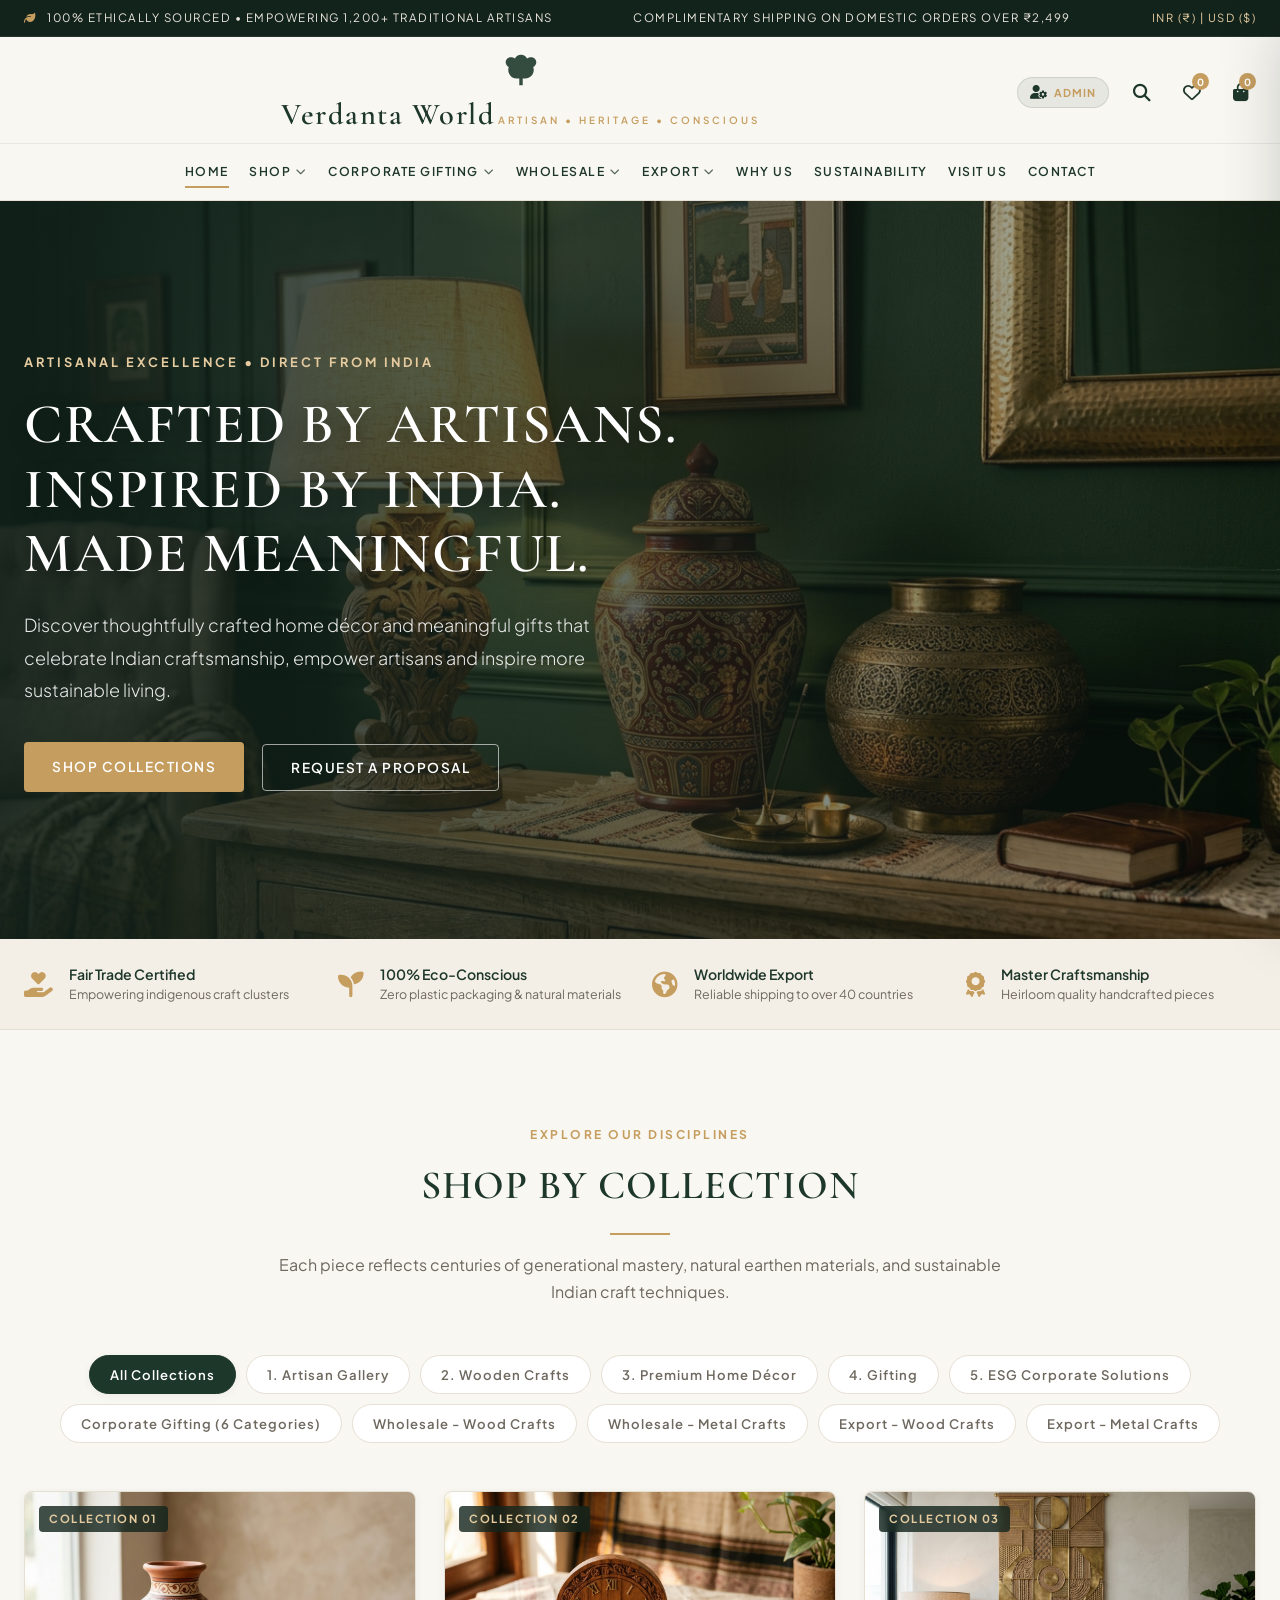
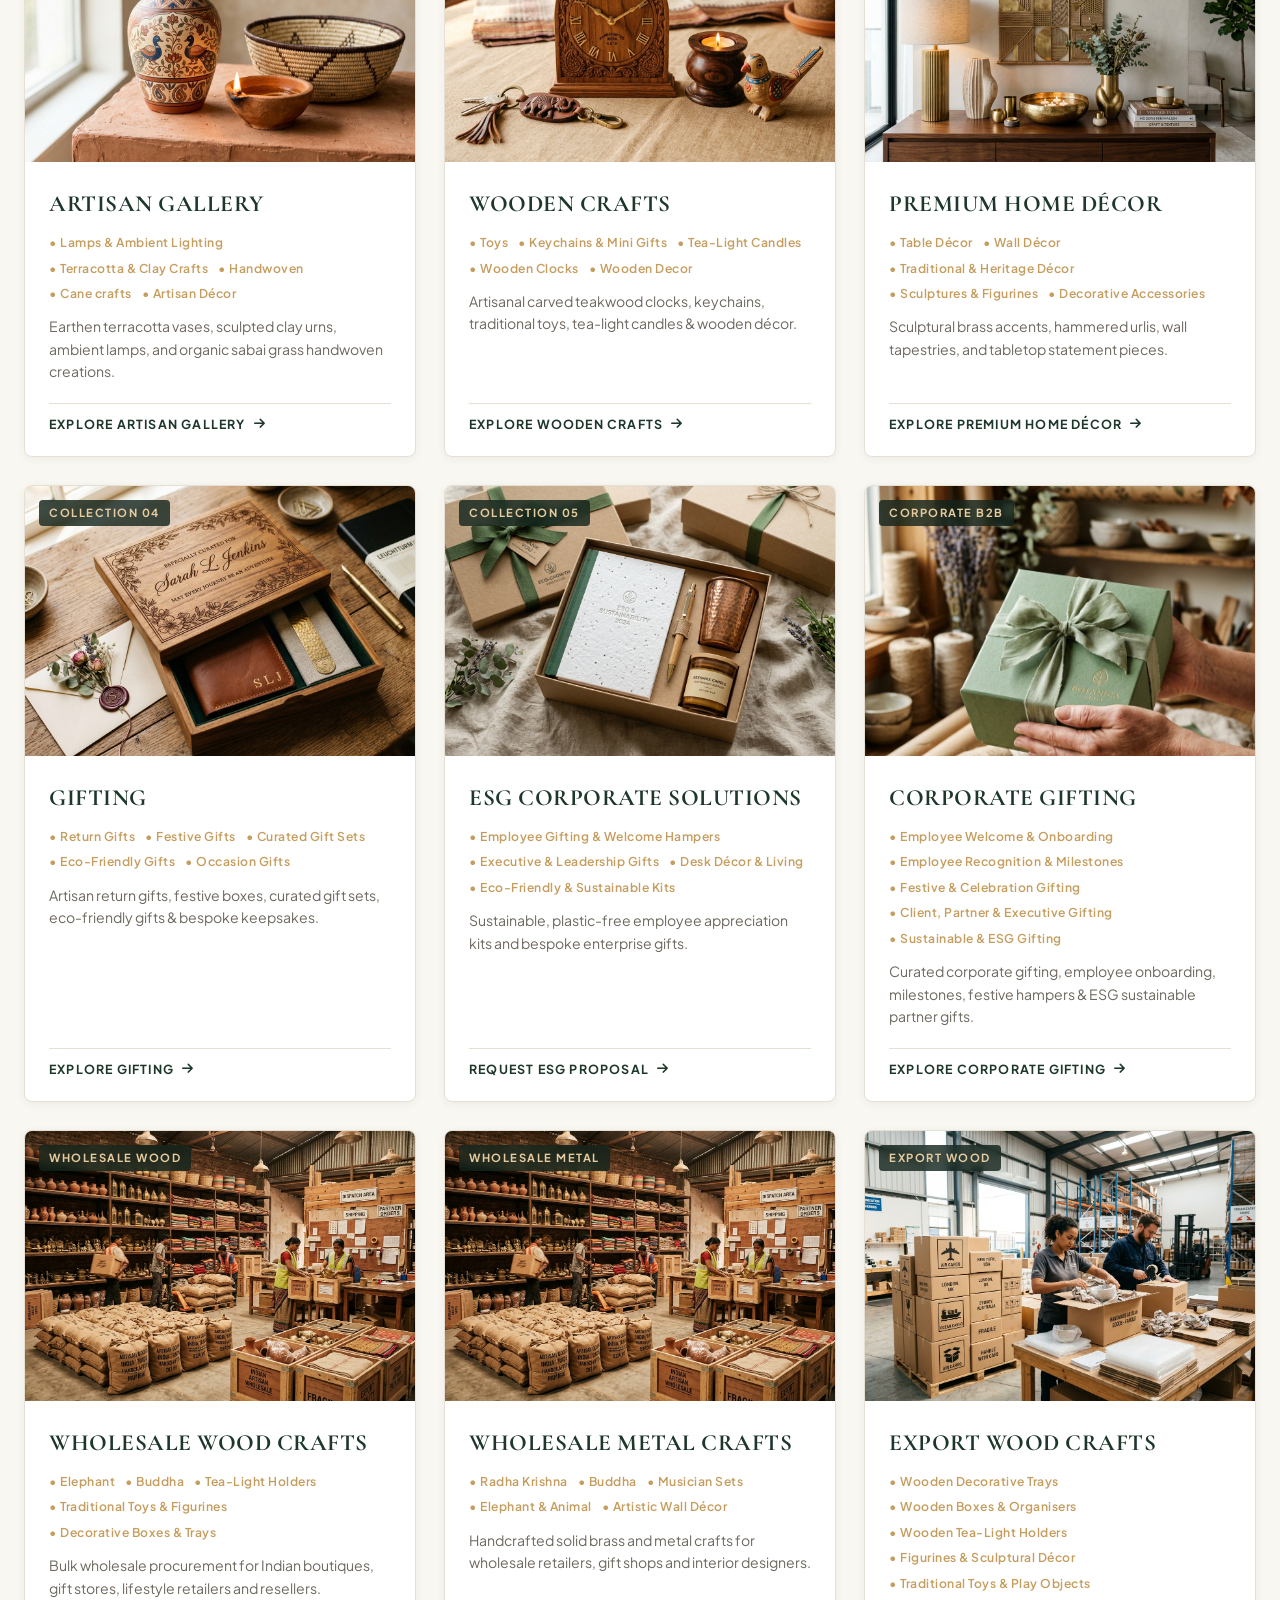
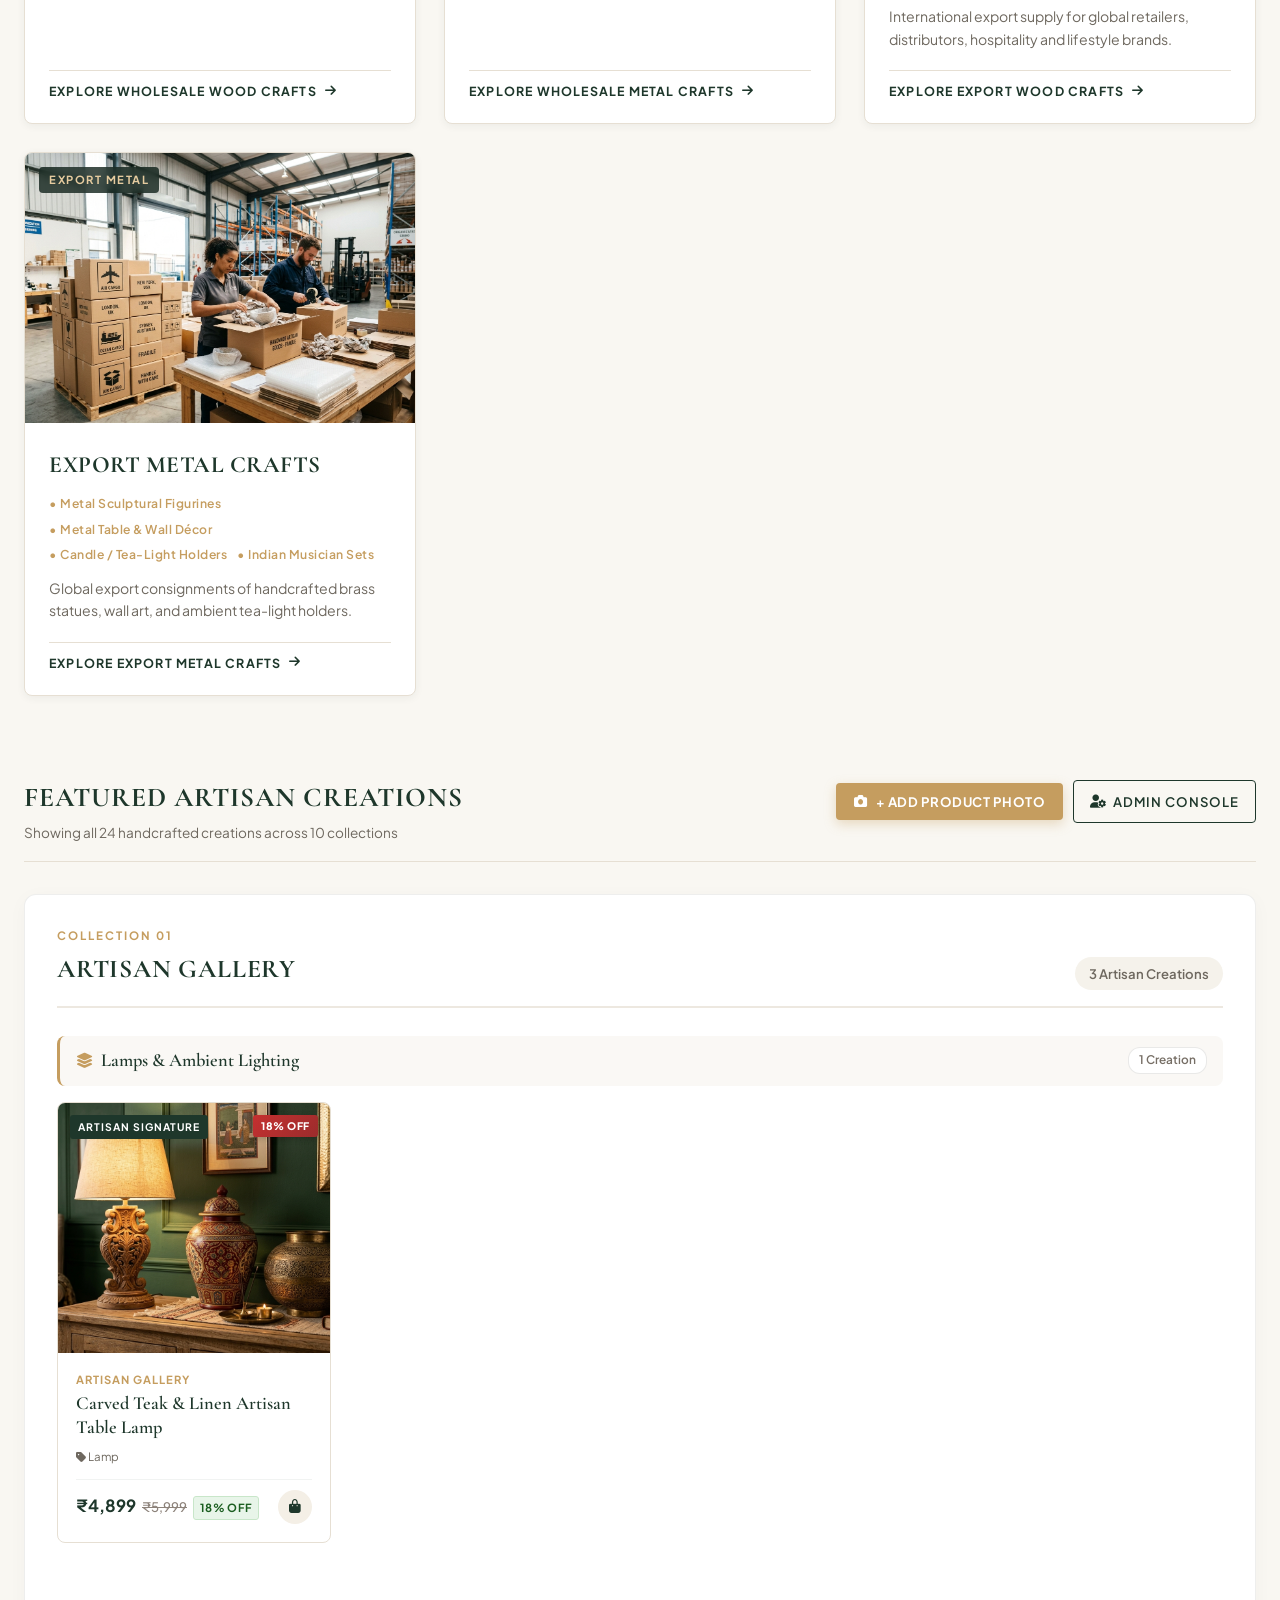
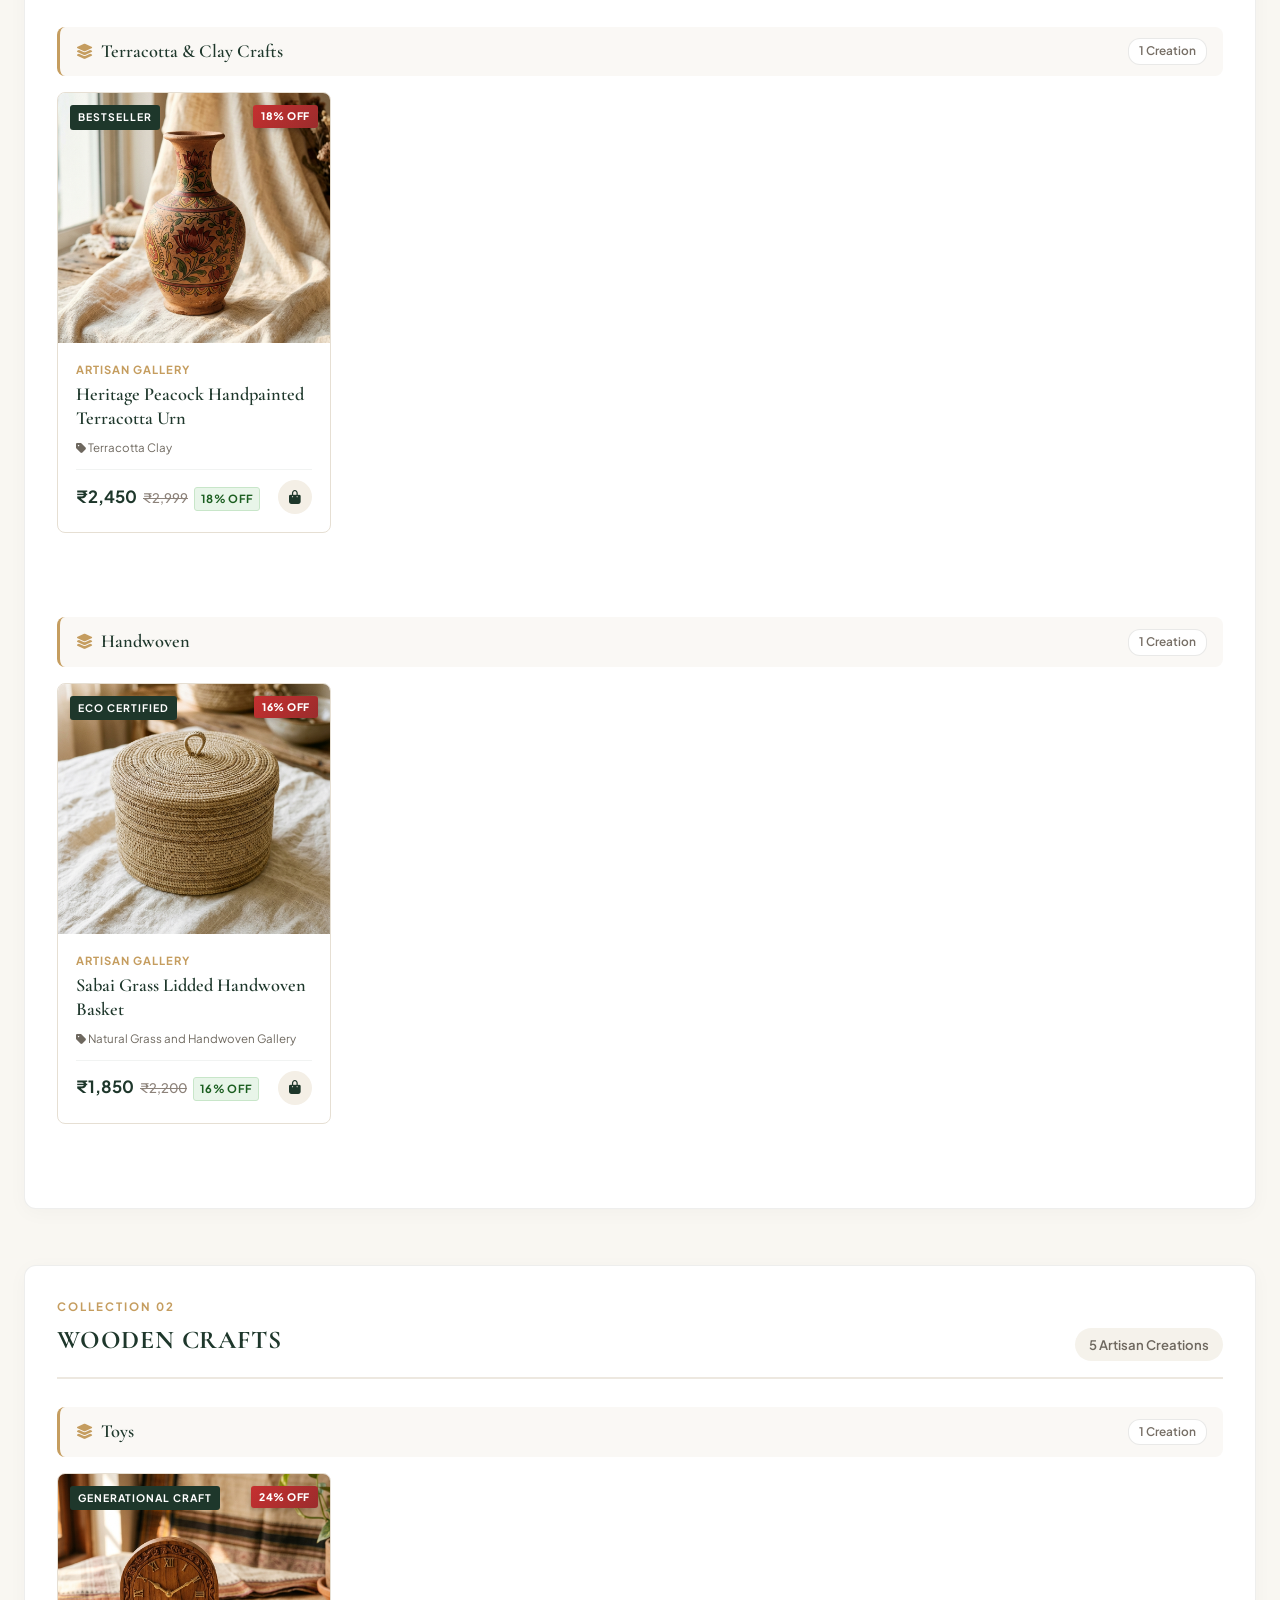
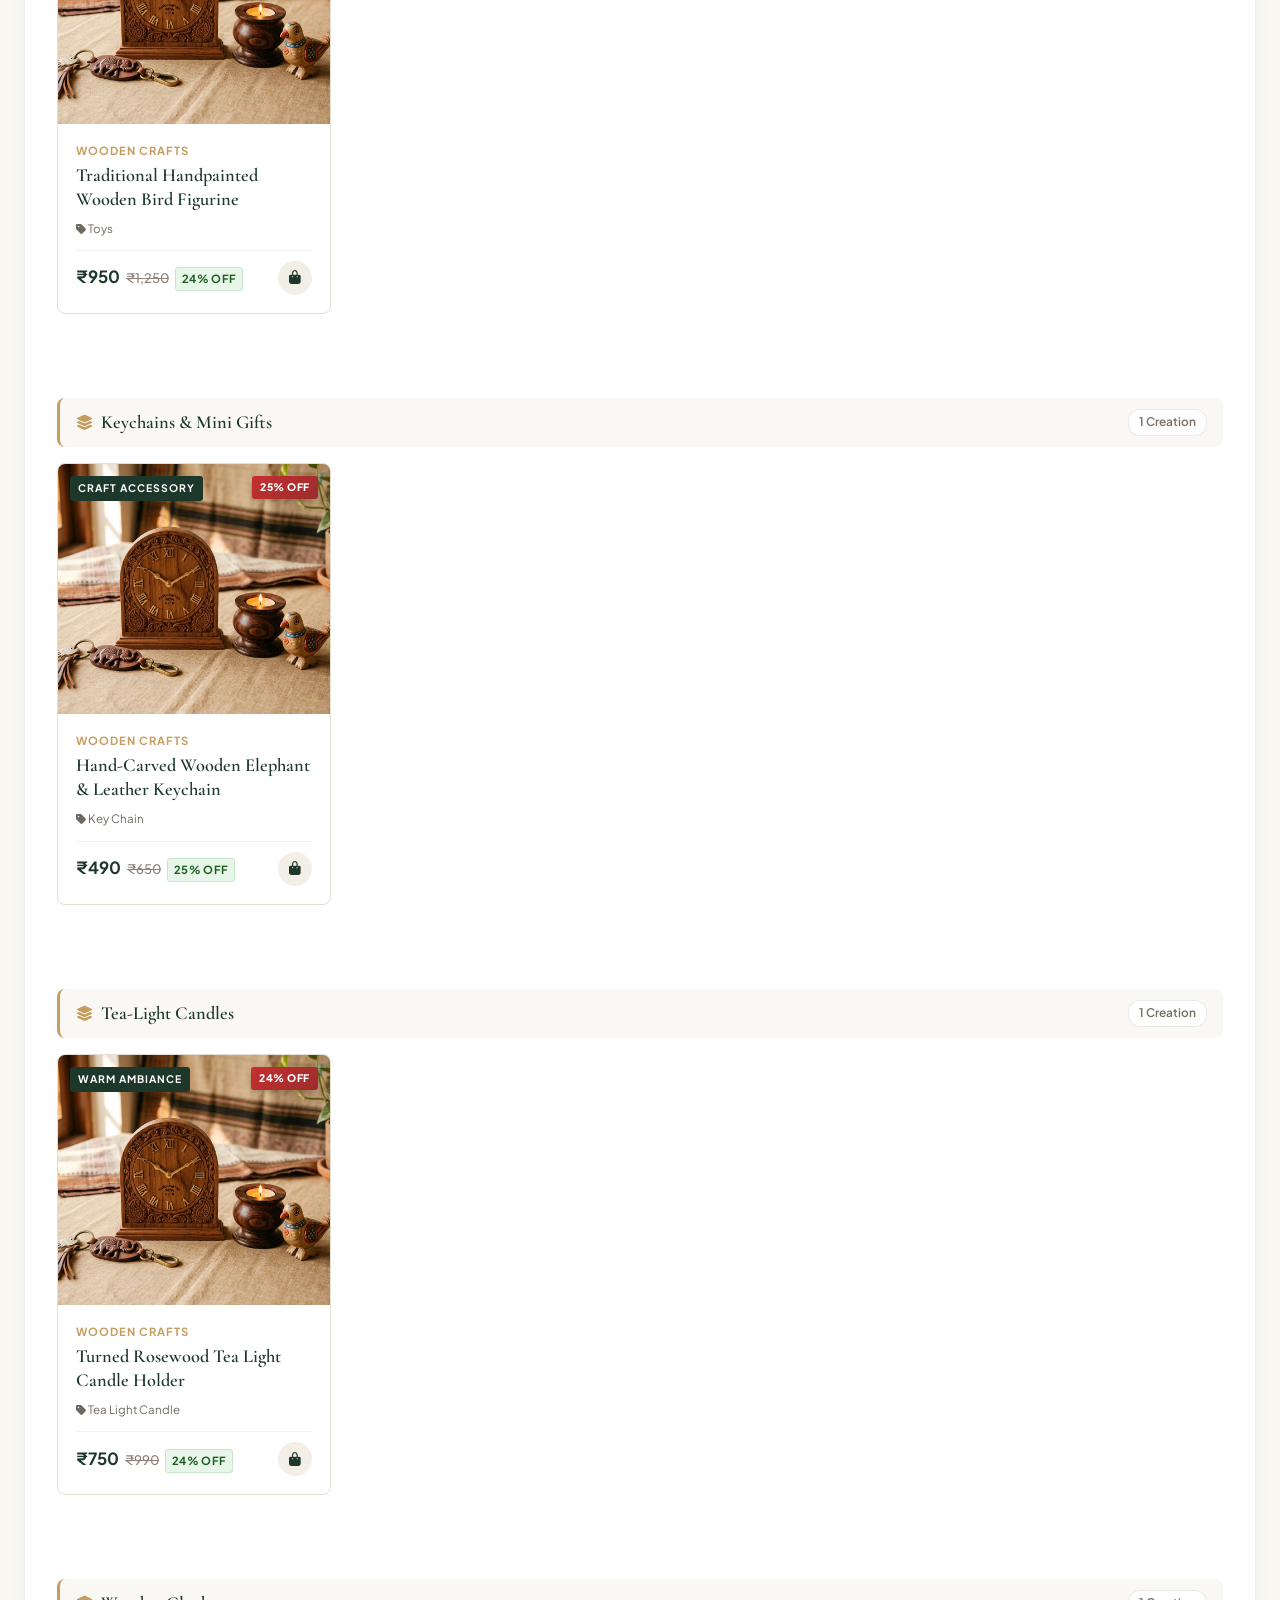
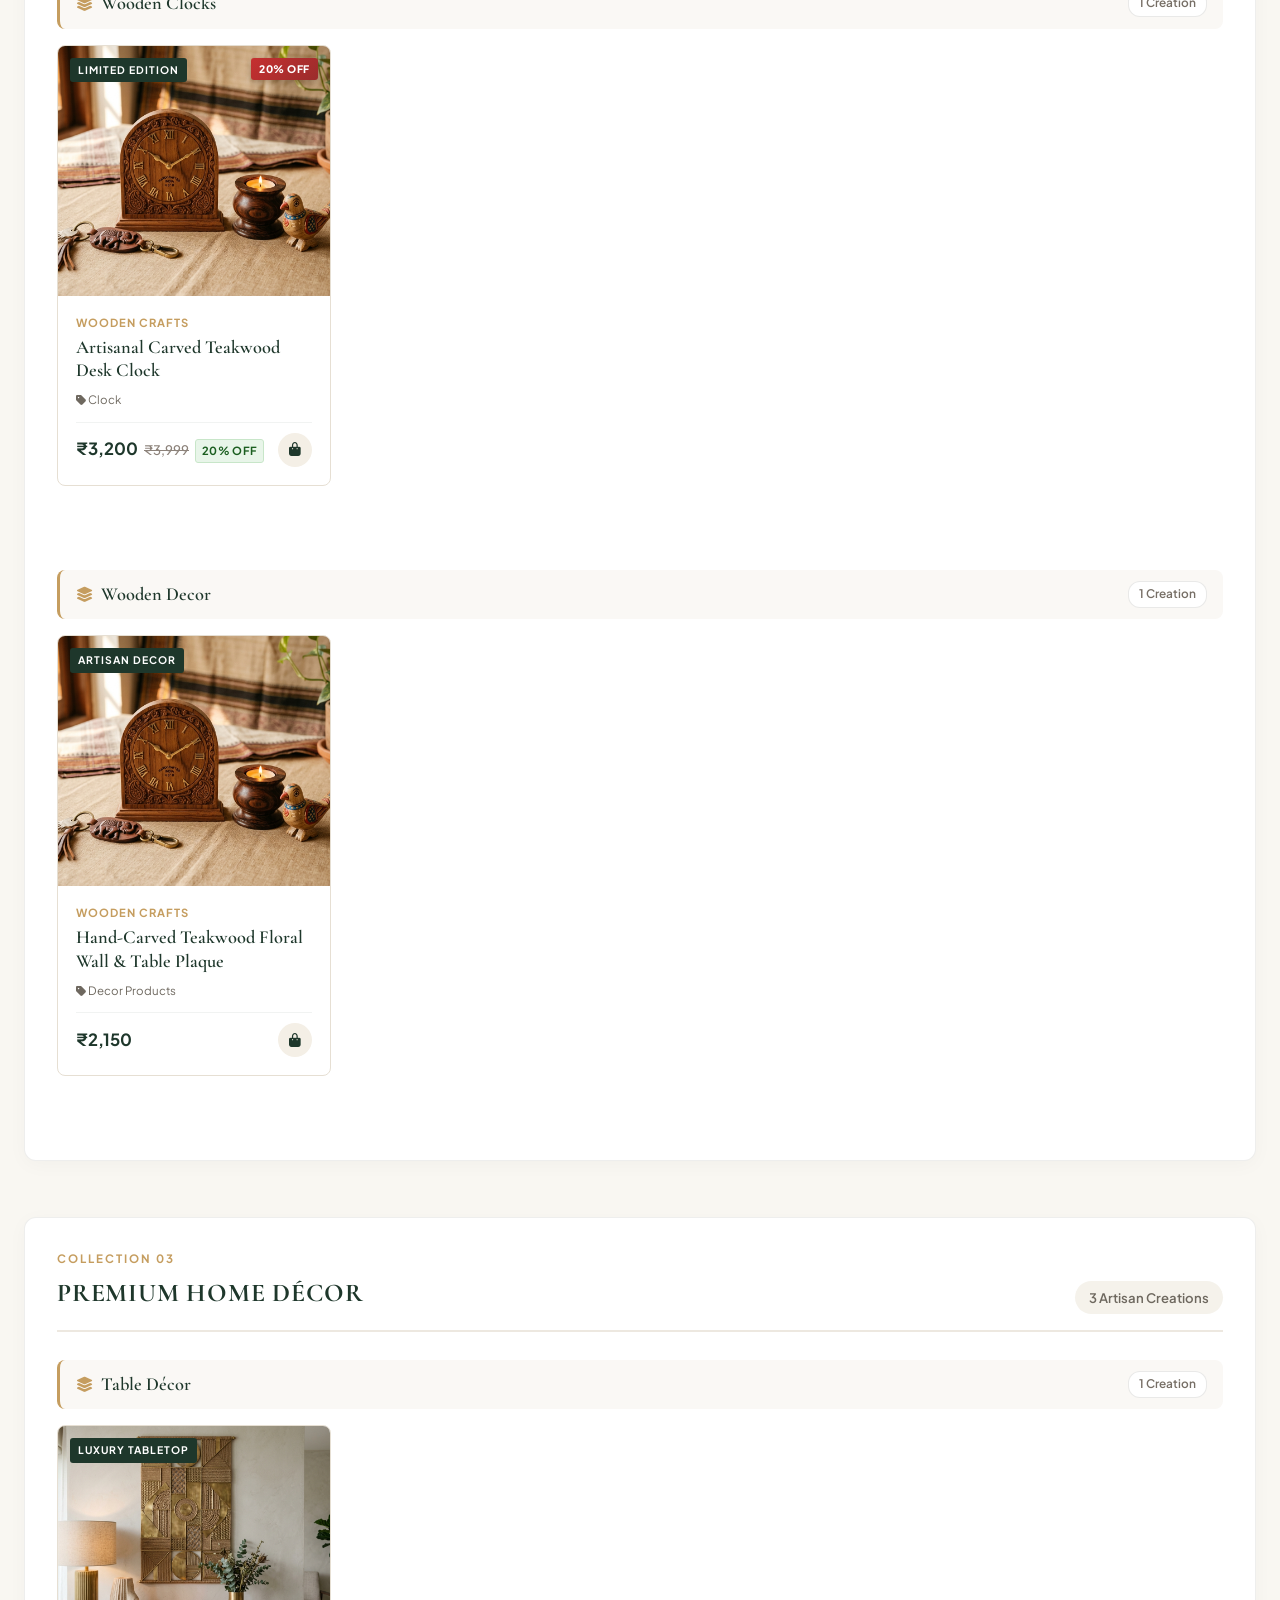
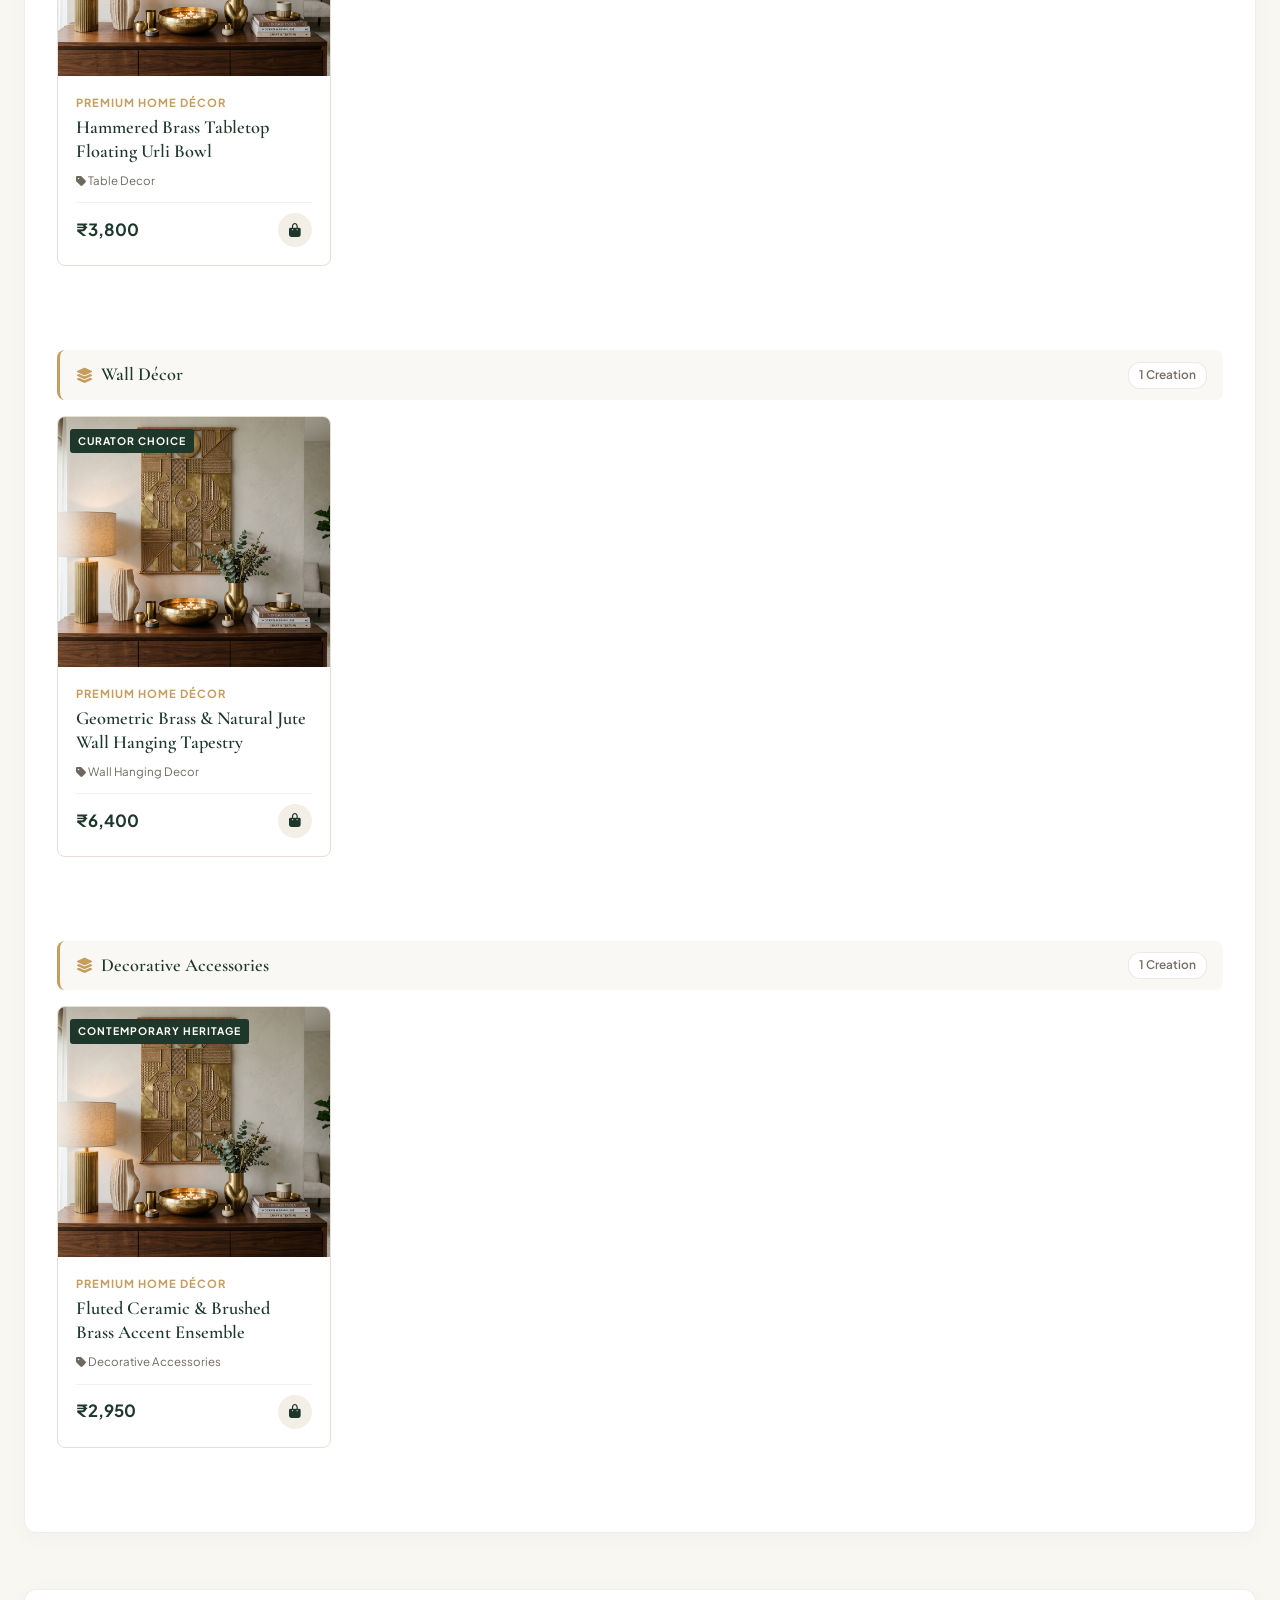
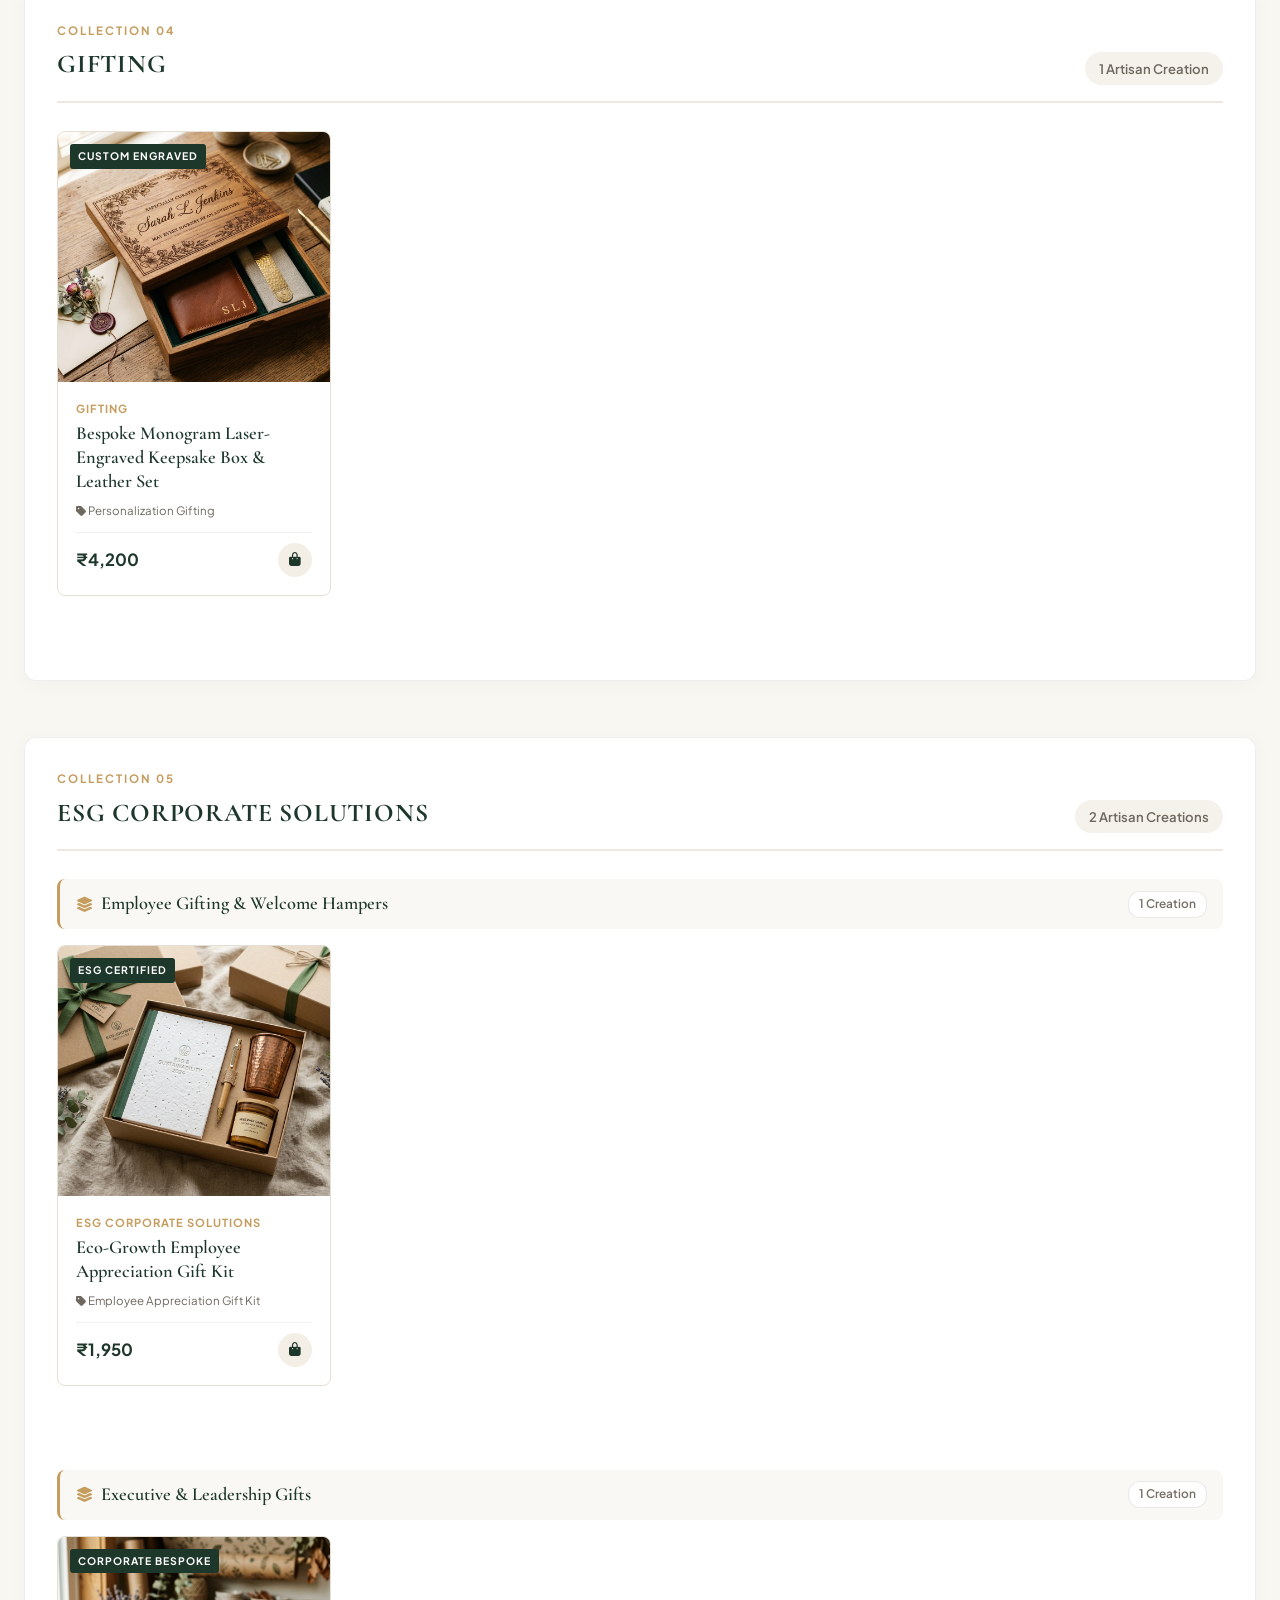
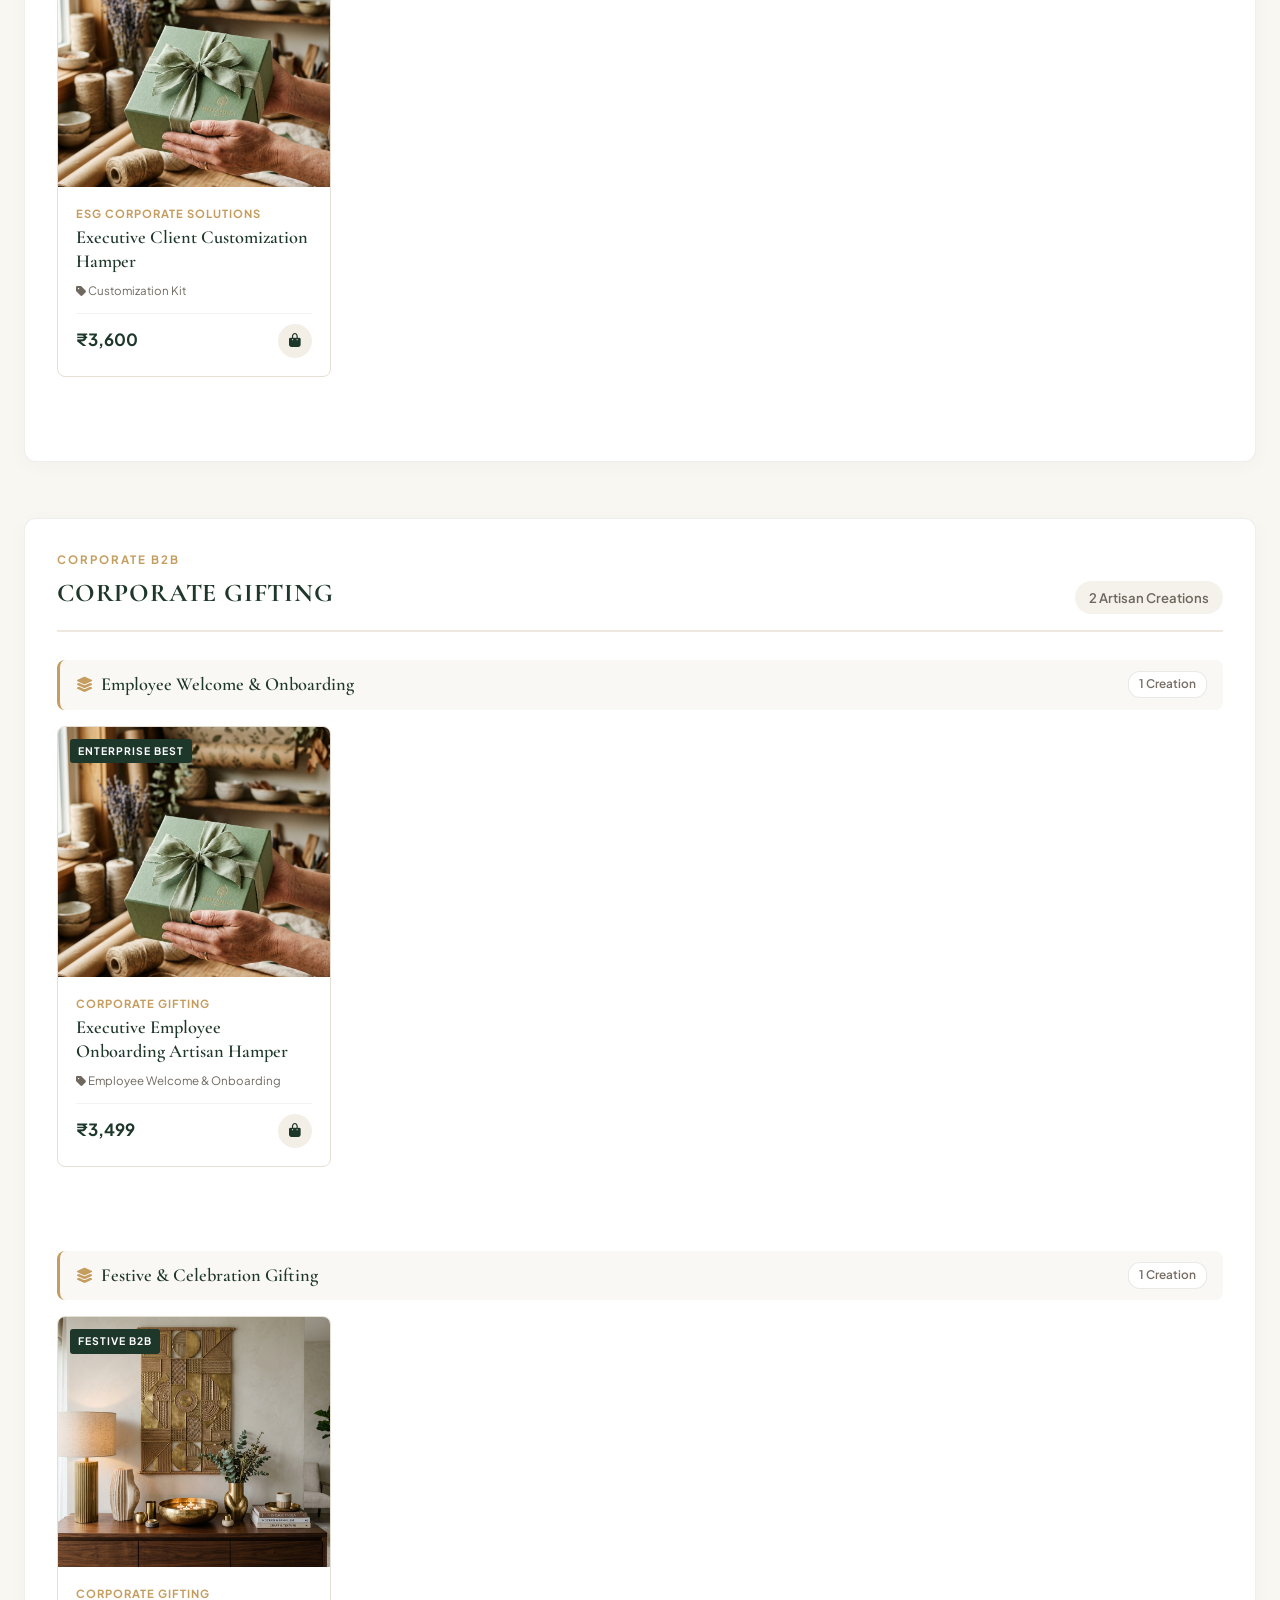
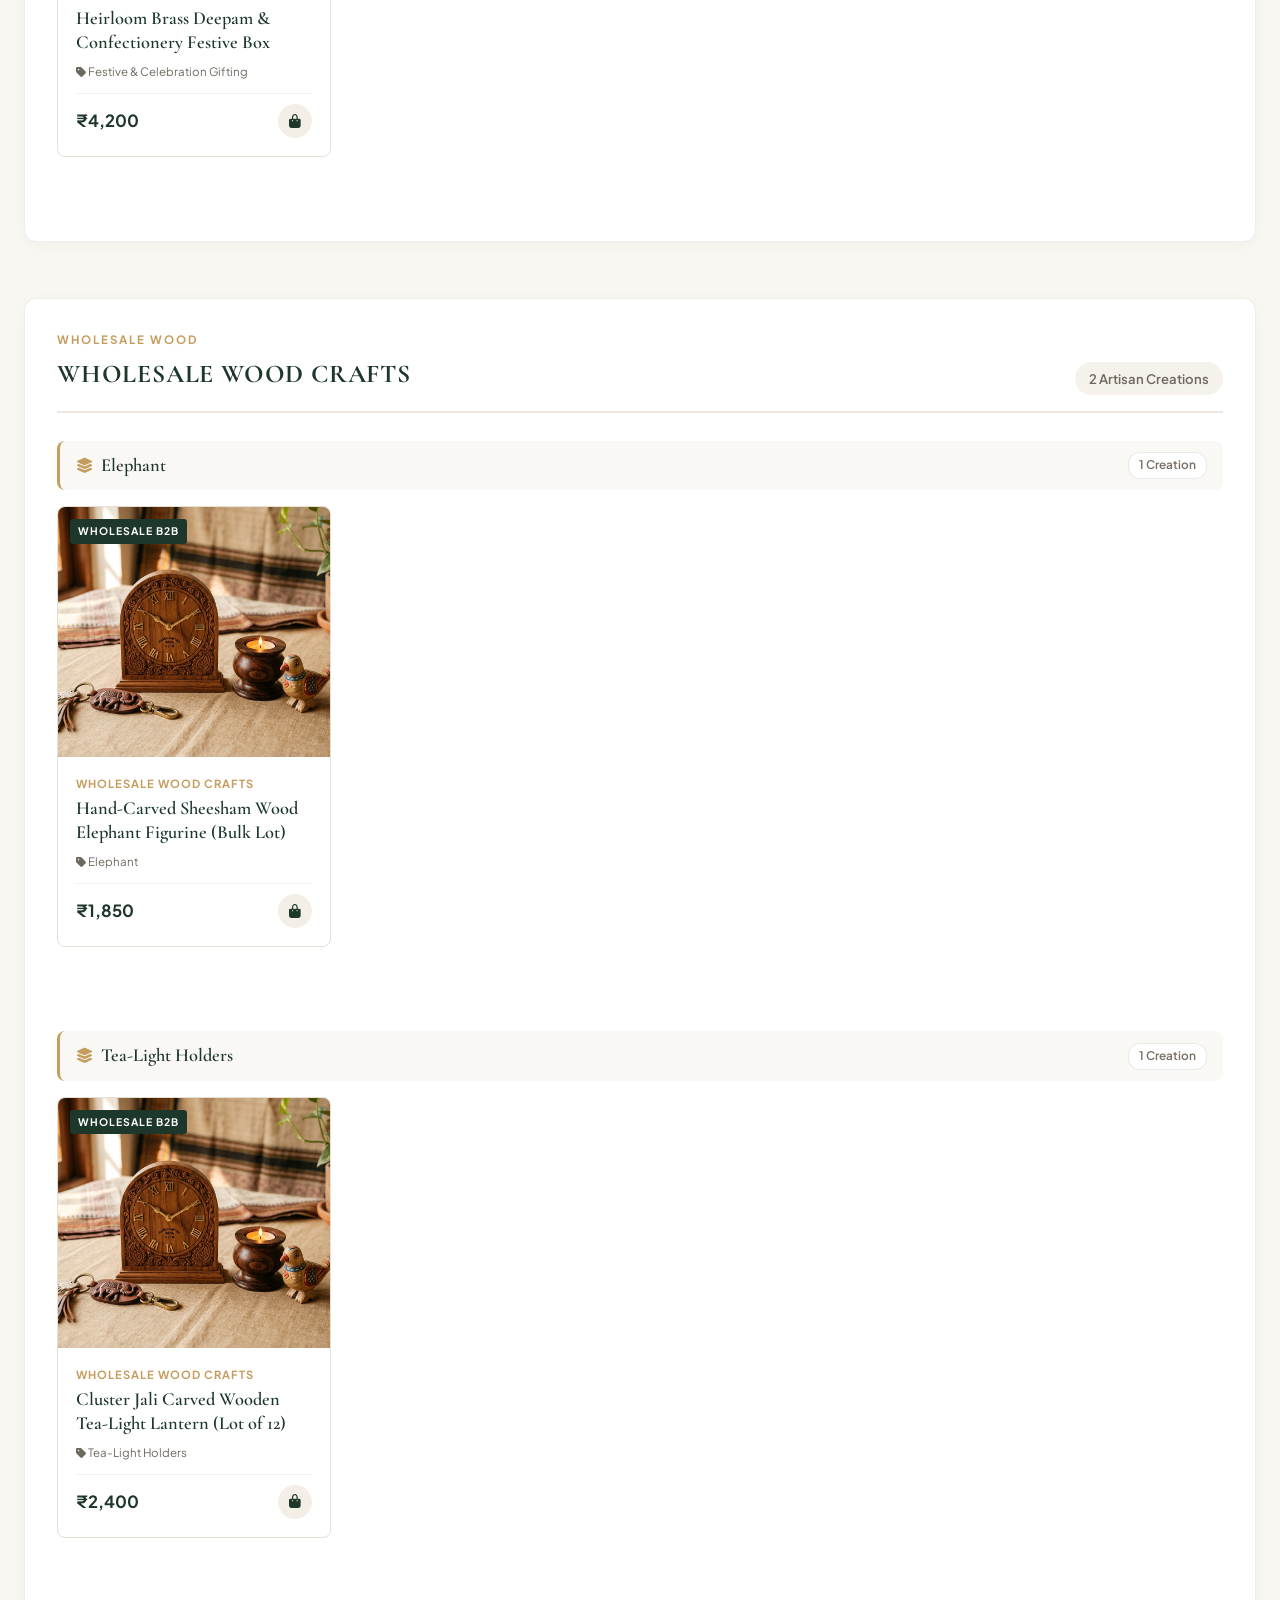
==== commit 6df45ca0: "Add MRP and Discount Price options with live discount calculation" ====
--- a/index.html
+++ b/index.html
@@ -1140,17 +1140,26 @@
           </div>
         </div>
 
-        <!-- Product Name & Price -->
-        <div class="form-group-row">
-          <div class="form-group">
-            <label for="custProdTitle">Product Name *</label>
-            <input type="text" id="custProdTitle" required placeholder="e.g. Amber Glazed Ceramic Table Urn">
-          </div>
-          <div class="form-group">
-            <label for="custProdPrice">Price (₹ INR) (Optional)</label>
-            <input type="number" id="custProdPrice" min="0" placeholder="e.g. 3499">
-          </div>
-        </div>
+        <!-- Product Name -->
+        <div class="form-group" style="margin-bottom: 14px;">
+          <label for="custProdTitle">Product Name *</label>
+          <input type="text" id="custProdTitle" required placeholder="e.g. Amber Glazed Ceramic Table Urn">
+        </div>
+
+        <!-- MRP & Discount Price -->
+        <div class="form-group-row pricing-form-row">
+          <div class="form-group">
+            <label for="custProdMrp">MRP (₹ INR) <span style="font-size: 0.75rem; color: #777;">(Optional)</span></label>
+            <input type="number" id="custProdMrp" min="0" placeholder="e.g. 3999" oninput="calculateDiscountPreview('cust')">
+            <span style="font-size: 0.72rem; color: #888; margin-top: 3px;">Original / Maximum Retail Price</span>
+          </div>
+          <div class="form-group">
+            <label for="custProdPrice">Discount Price (₹ INR) <span style="font-size: 0.75rem; color: #777;">(Optional)</span></label>
+            <input type="number" id="custProdPrice" min="0" placeholder="e.g. 2999" oninput="calculateDiscountPreview('cust')">
+            <span style="font-size: 0.72rem; color: #888; margin-top: 3px;">Offer / Selling Price</span>
+          </div>
+        </div>
+        <div id="custDiscountSavings" class="discount-savings-calc" style="display: none; margin-bottom: 14px;"></div>
 
         <!-- Photo Upload Section -->
         <div class="form-group" style="margin-top: 4px;">
--- a/style.css
+++ b/style.css
@@ -1128,6 +1128,47 @@
   color: var(--color-primary);
 }
 
+.product-price-block {
+  display: flex;
+  align-items: baseline;
+  flex-wrap: wrap;
+  gap: 6px;
+}
+
+.product-mrp-price {
+  font-size: 0.82rem;
+  color: #8c827a;
+  text-decoration: line-through;
+  font-weight: 500;
+}
+
+.product-discount-tag {
+  font-size: 0.7rem;
+  font-weight: 700;
+  color: #1b5e20;
+  background-color: #e8f5e9;
+  border: 1px solid #c8e6c9;
+  padding: 2px 6px;
+  border-radius: 3px;
+  letter-spacing: 0.3px;
+}
+
+.product-discount-ribbon {
+  position: absolute;
+  top: 12px;
+  right: 12px;
+  background: linear-gradient(135deg, #c53030, #9b2c2c);
+  color: #ffffff;
+  font-size: 0.65rem;
+  font-weight: 800;
+  letter-spacing: 0.5px;
+  text-transform: uppercase;
+  padding: 3px 8px;
+  border-radius: 3px;
+  box-shadow: 0 2px 6px rgba(0, 0, 0, 0.2);
+  z-index: 3;
+}
+
 .add-cart-mini-btn {
   background-color: var(--color-bg-warm);
   color: var(--color-primary);
@@ -2646,11 +2687,42 @@
   margin-bottom: 8px;
 }
 
+.quick-view-price-wrap {
+  display: flex;
+  align-items: baseline;
+  flex-wrap: wrap;
+  gap: 12px;
+  margin-bottom: 16px;
+}
+
 .quick-view-price {
-  font-size: 1.4rem;
-  font-weight: 700;
-  color: var(--color-gold);
-  margin-bottom: 16px;
+  font-size: 1.5rem;
+  font-weight: 700;
+  color: var(--color-primary);
+}
+
+.quick-view-mrp {
+  font-size: 1.1rem;
+  color: #8c827a;
+  text-decoration: line-through;
+  font-weight: 500;
+}
+
+.quick-view-discount-pill {
+  font-size: 0.82rem;
+  font-weight: 700;
+  color: #1b5e20;
+  background-color: #e8f5e9;
+  border: 1px solid #c8e6c9;
+  padding: 3px 8px;
+  border-radius: 4px;
+}
+
+.quick-view-savings-text {
+  font-size: 0.85rem;
+  font-weight: 600;
+  color: #2e7d32;
+  margin-left: auto;
 }
 
 .quick-view-specs {
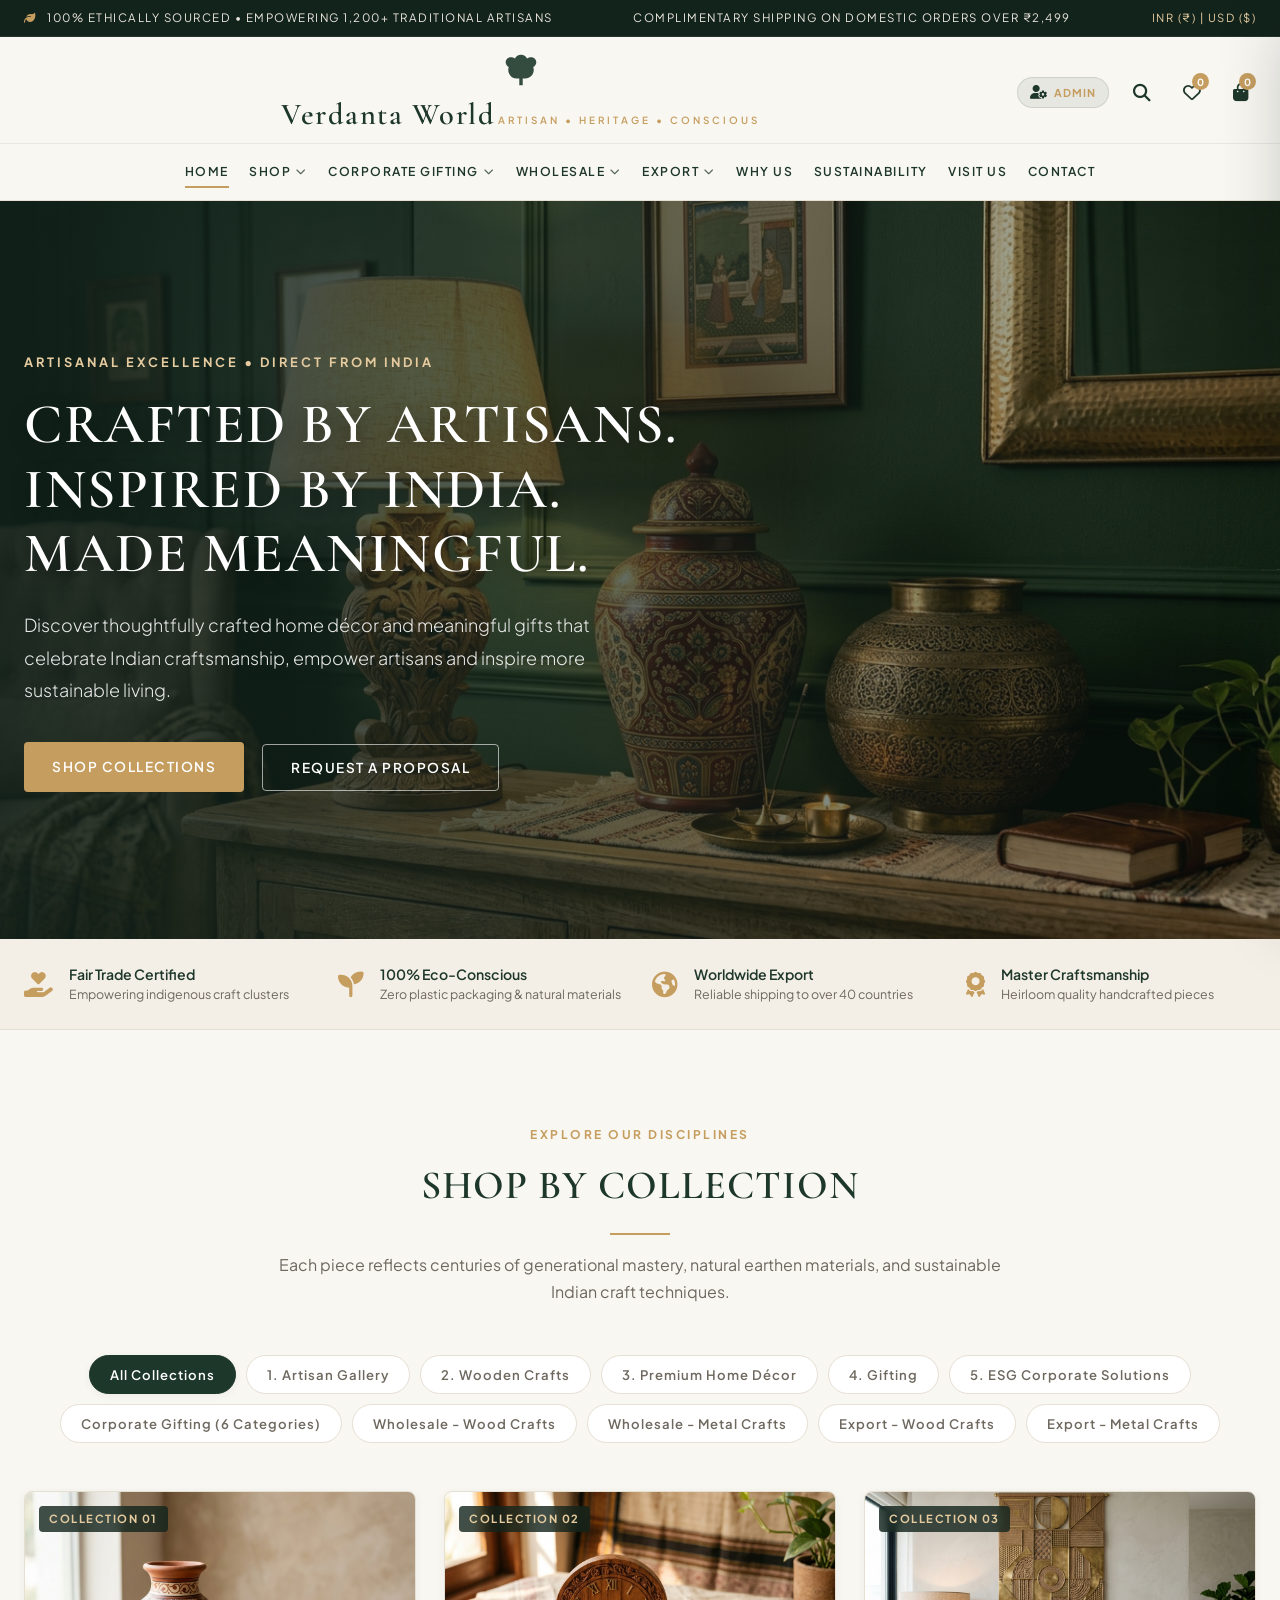
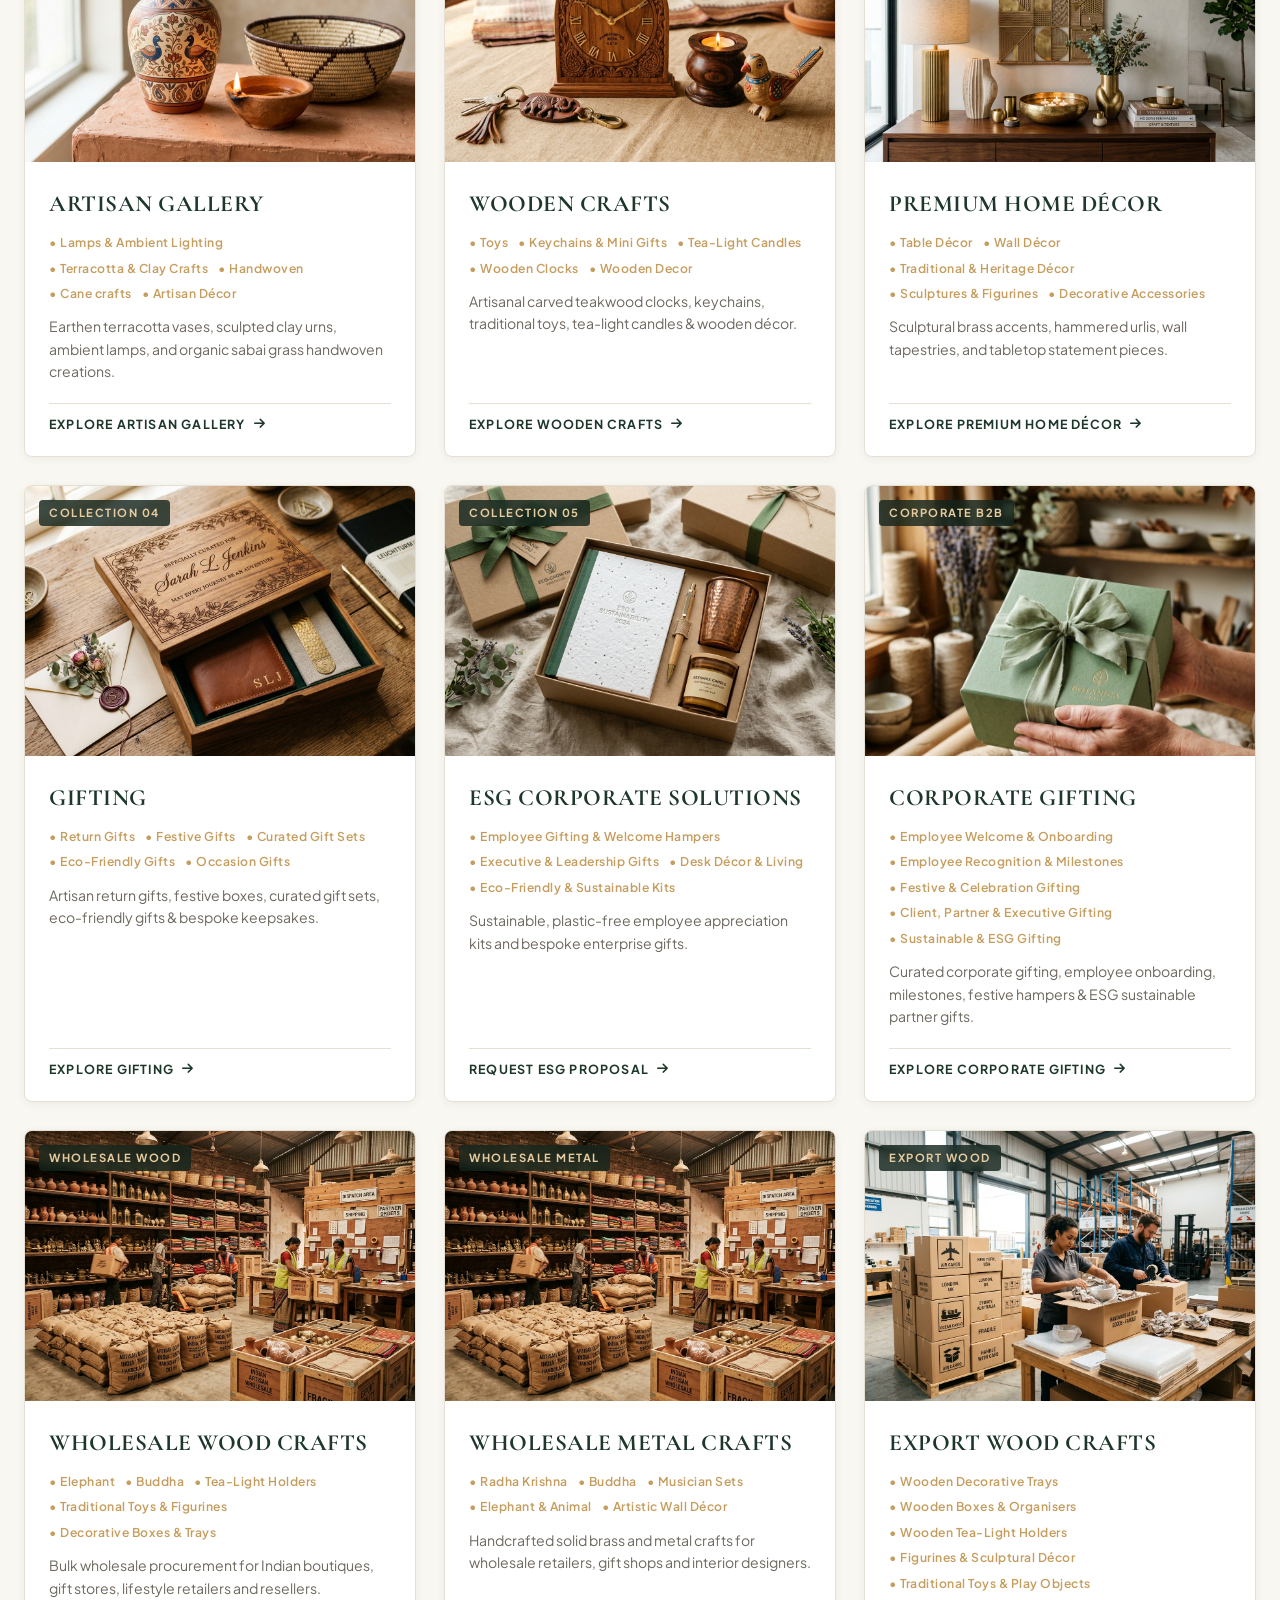
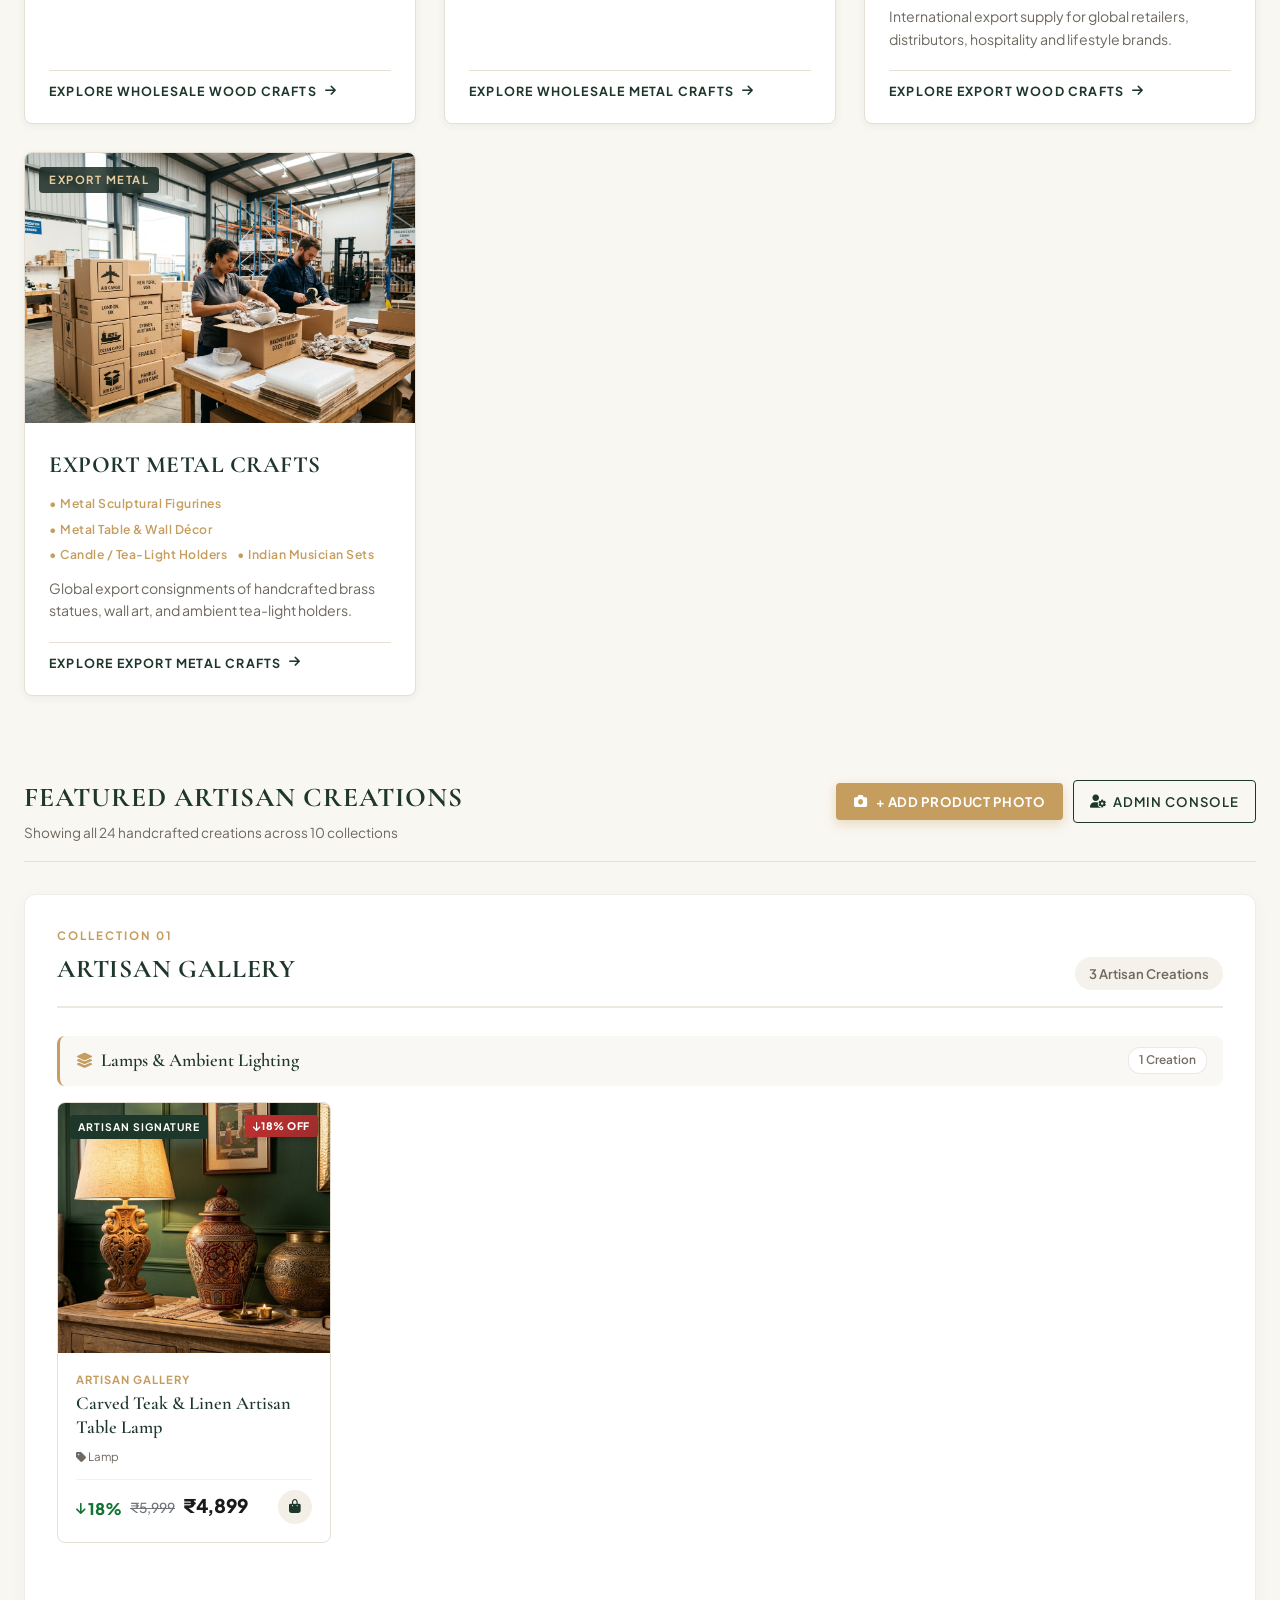
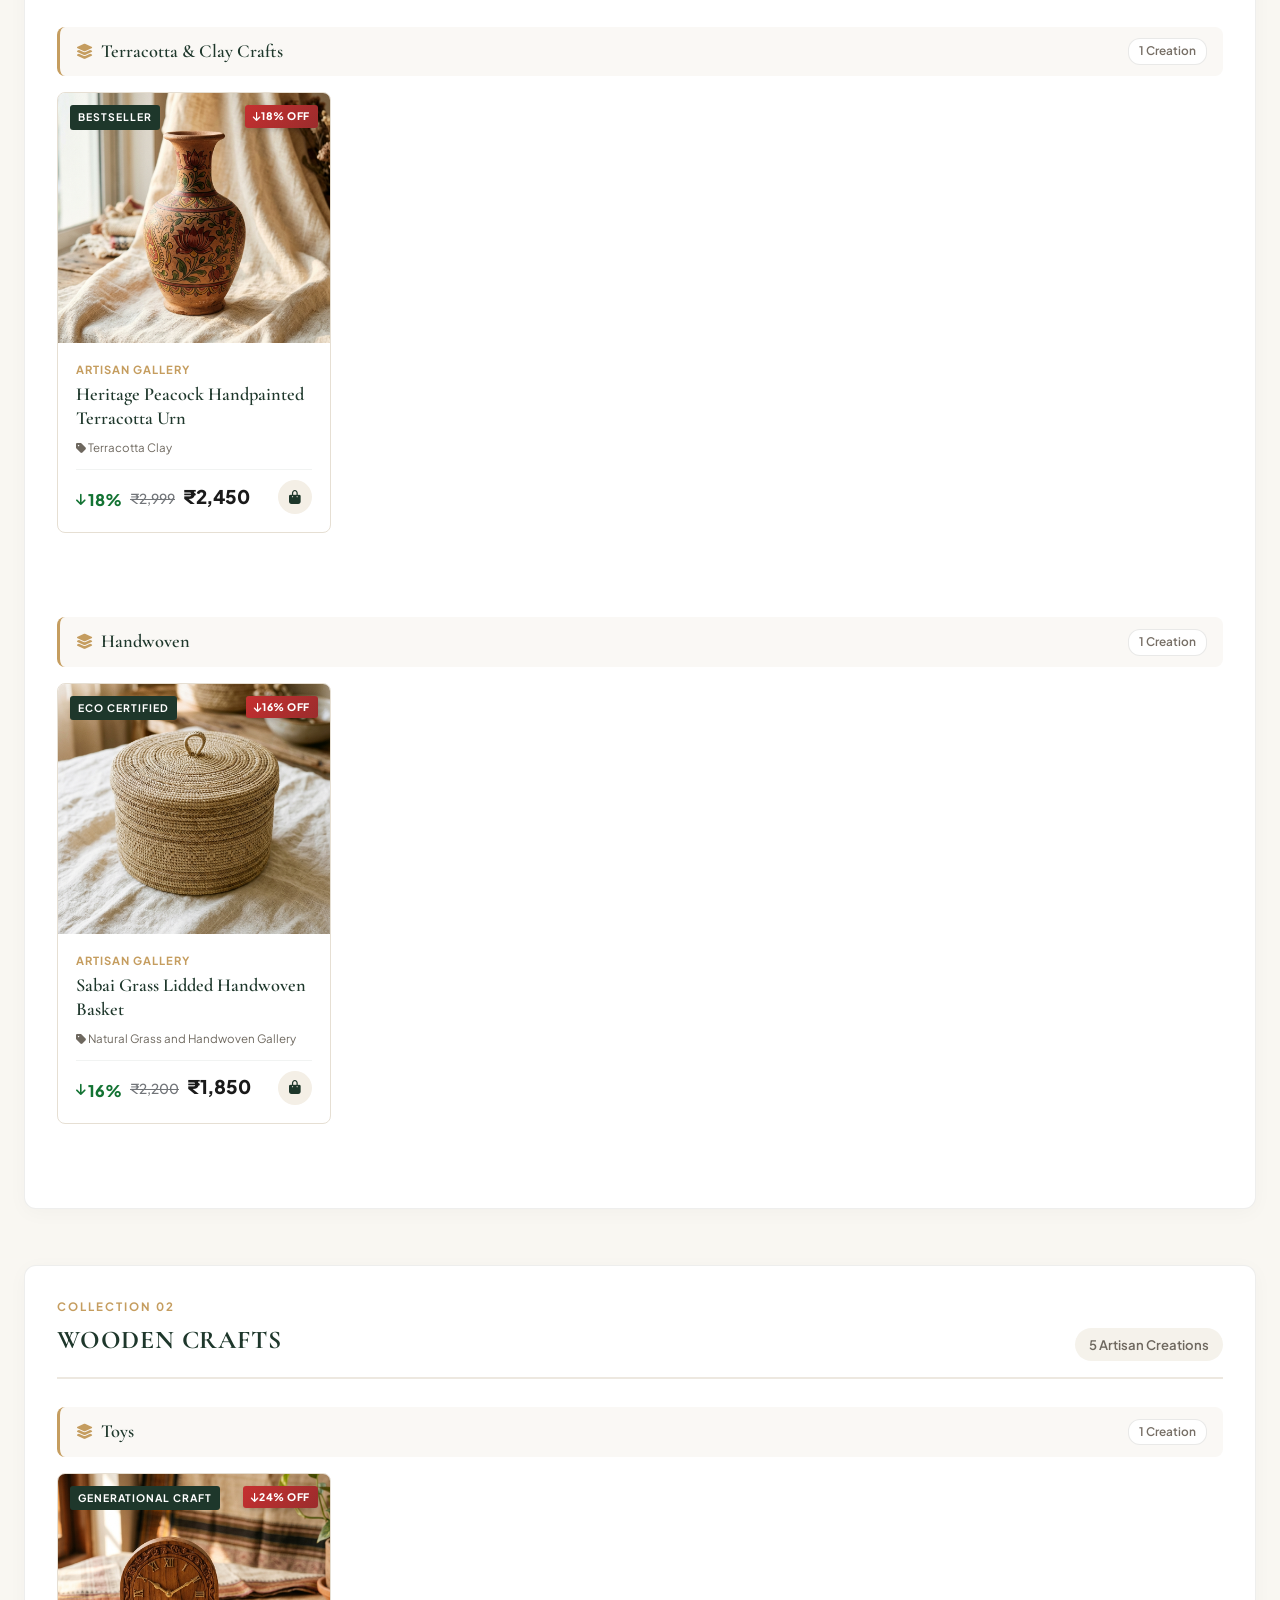
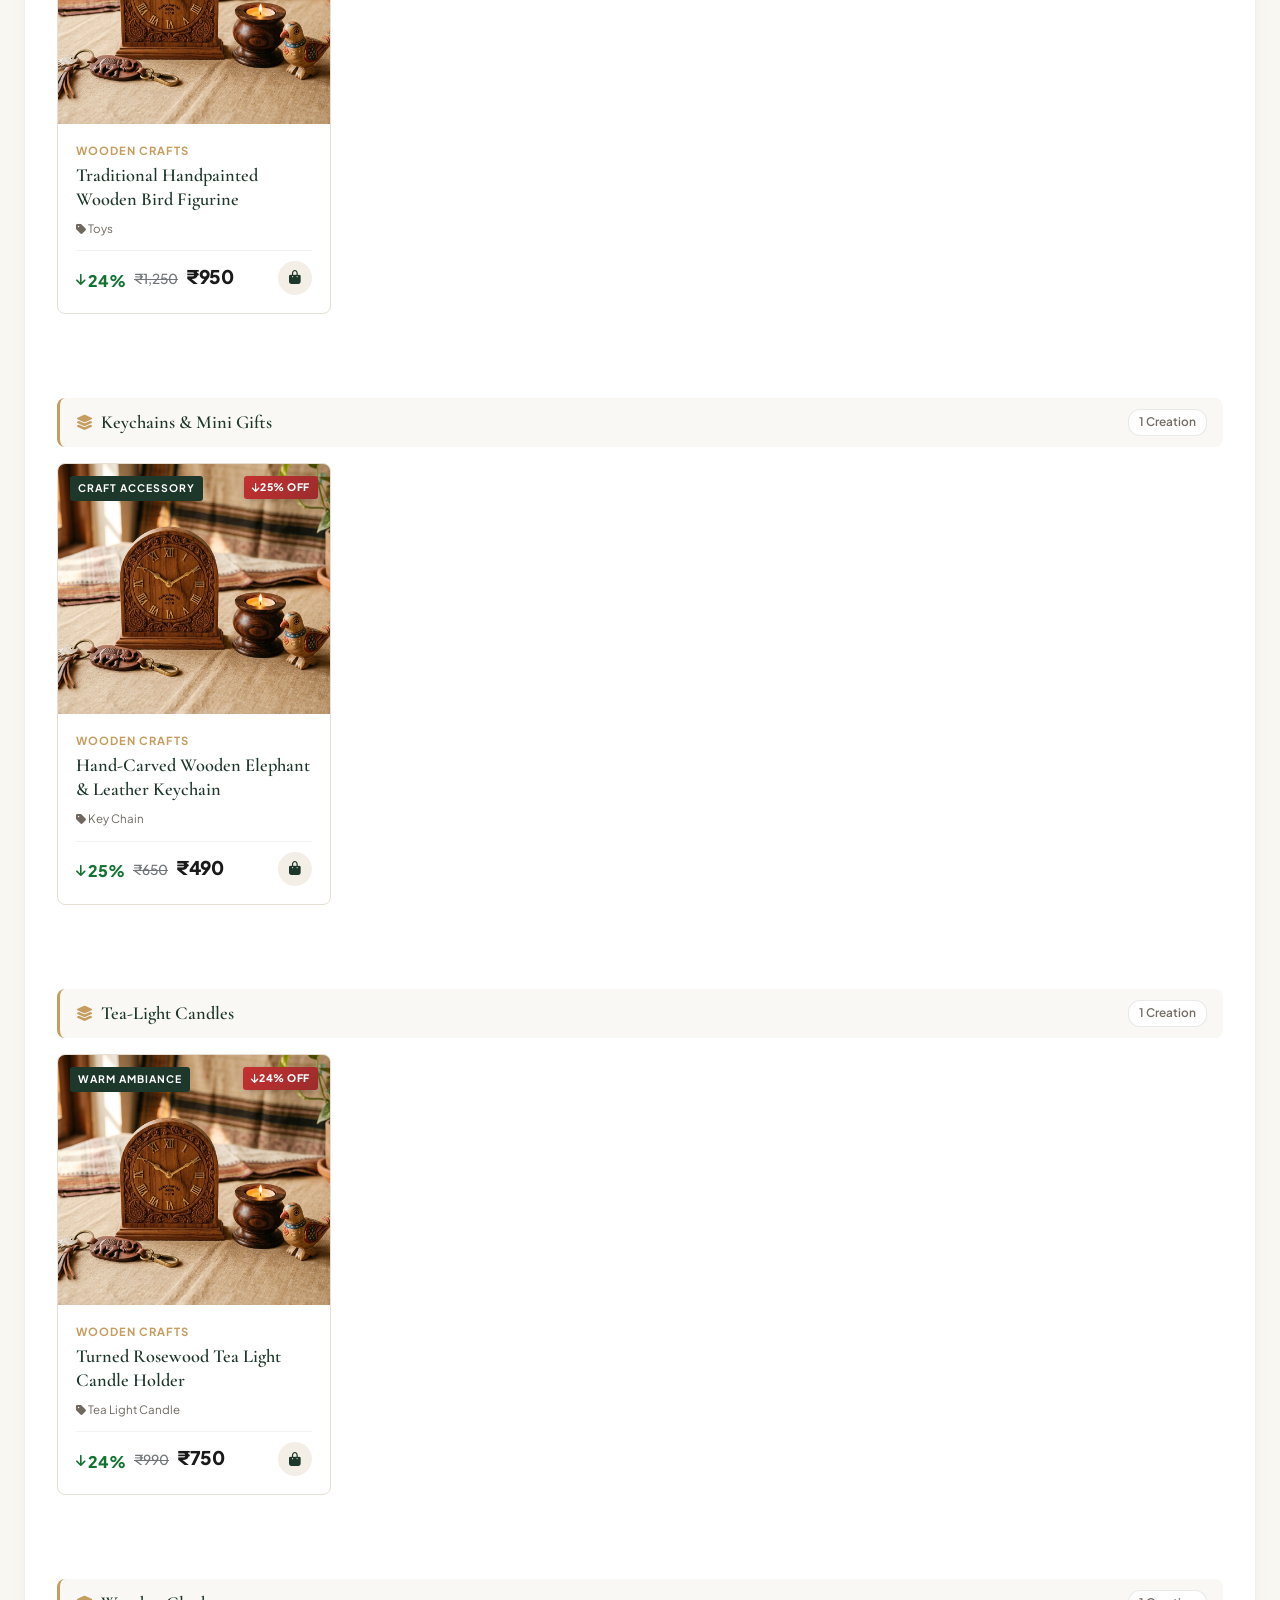
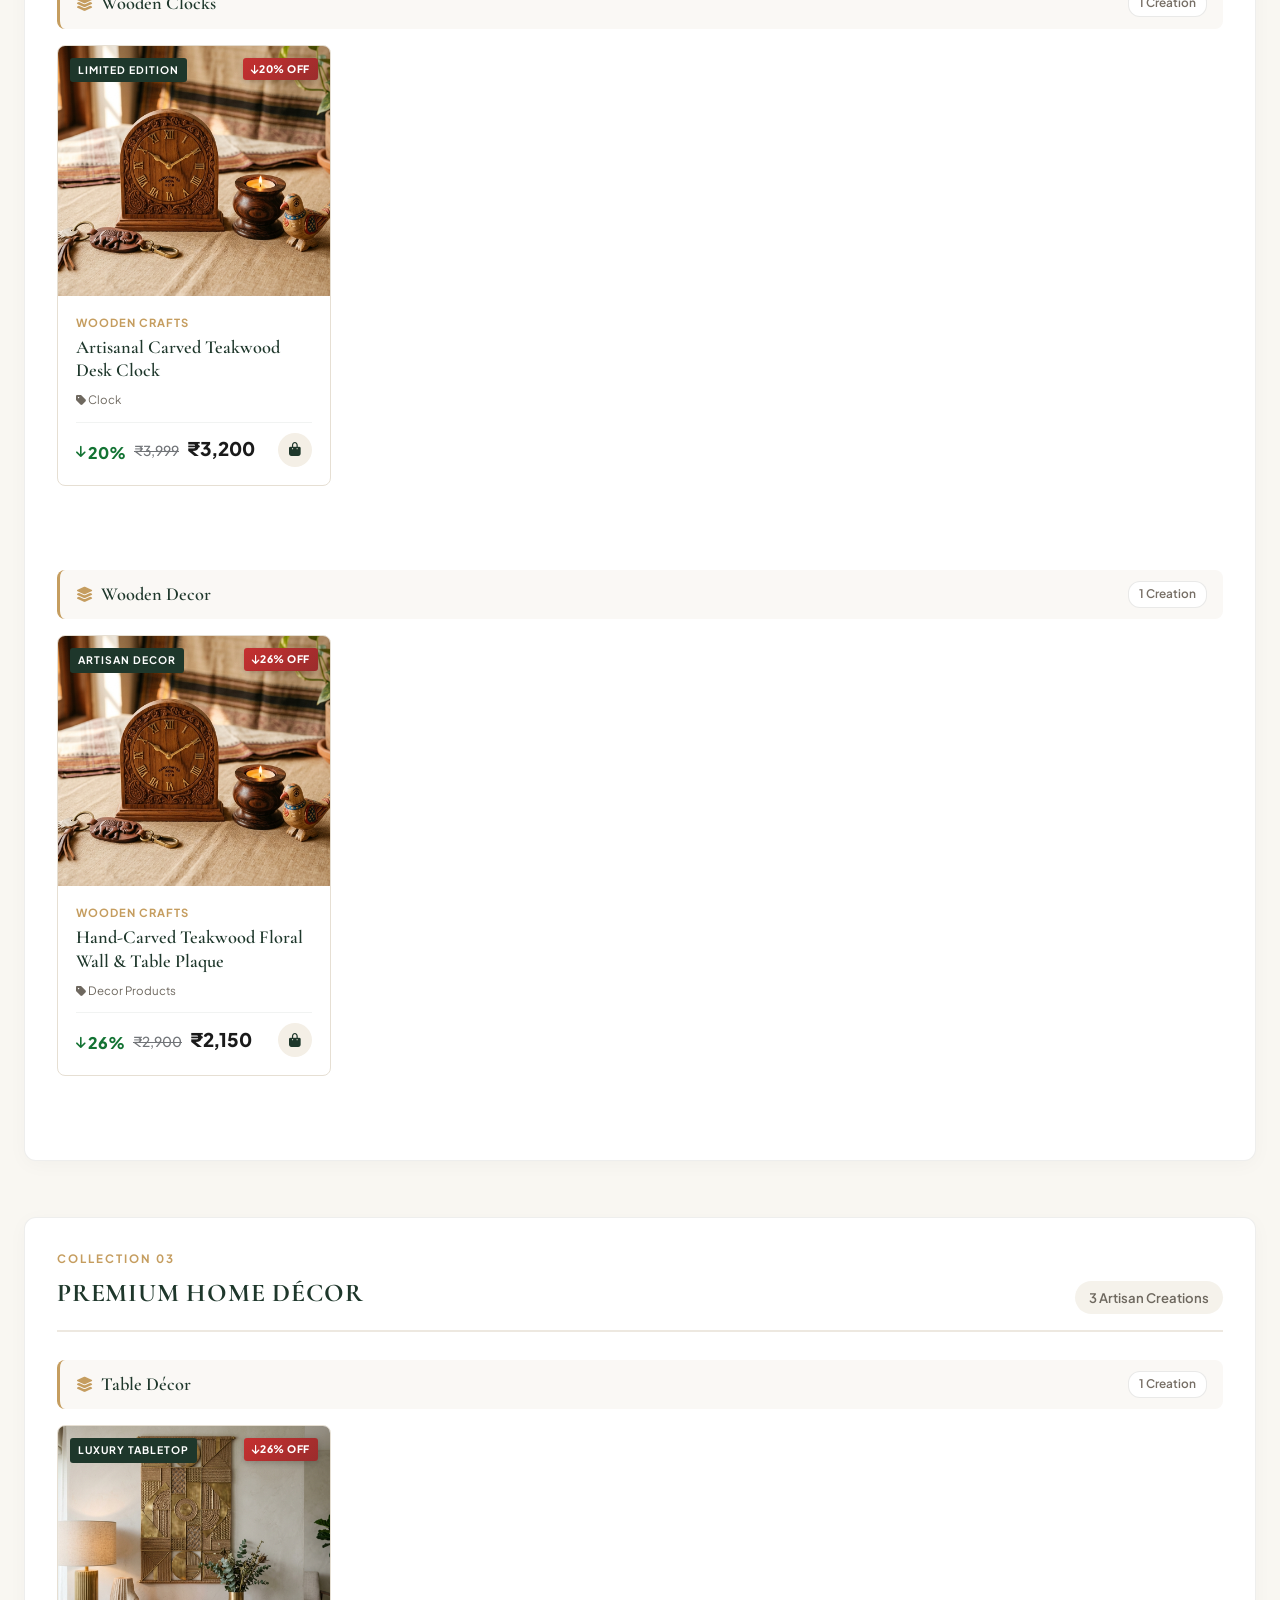
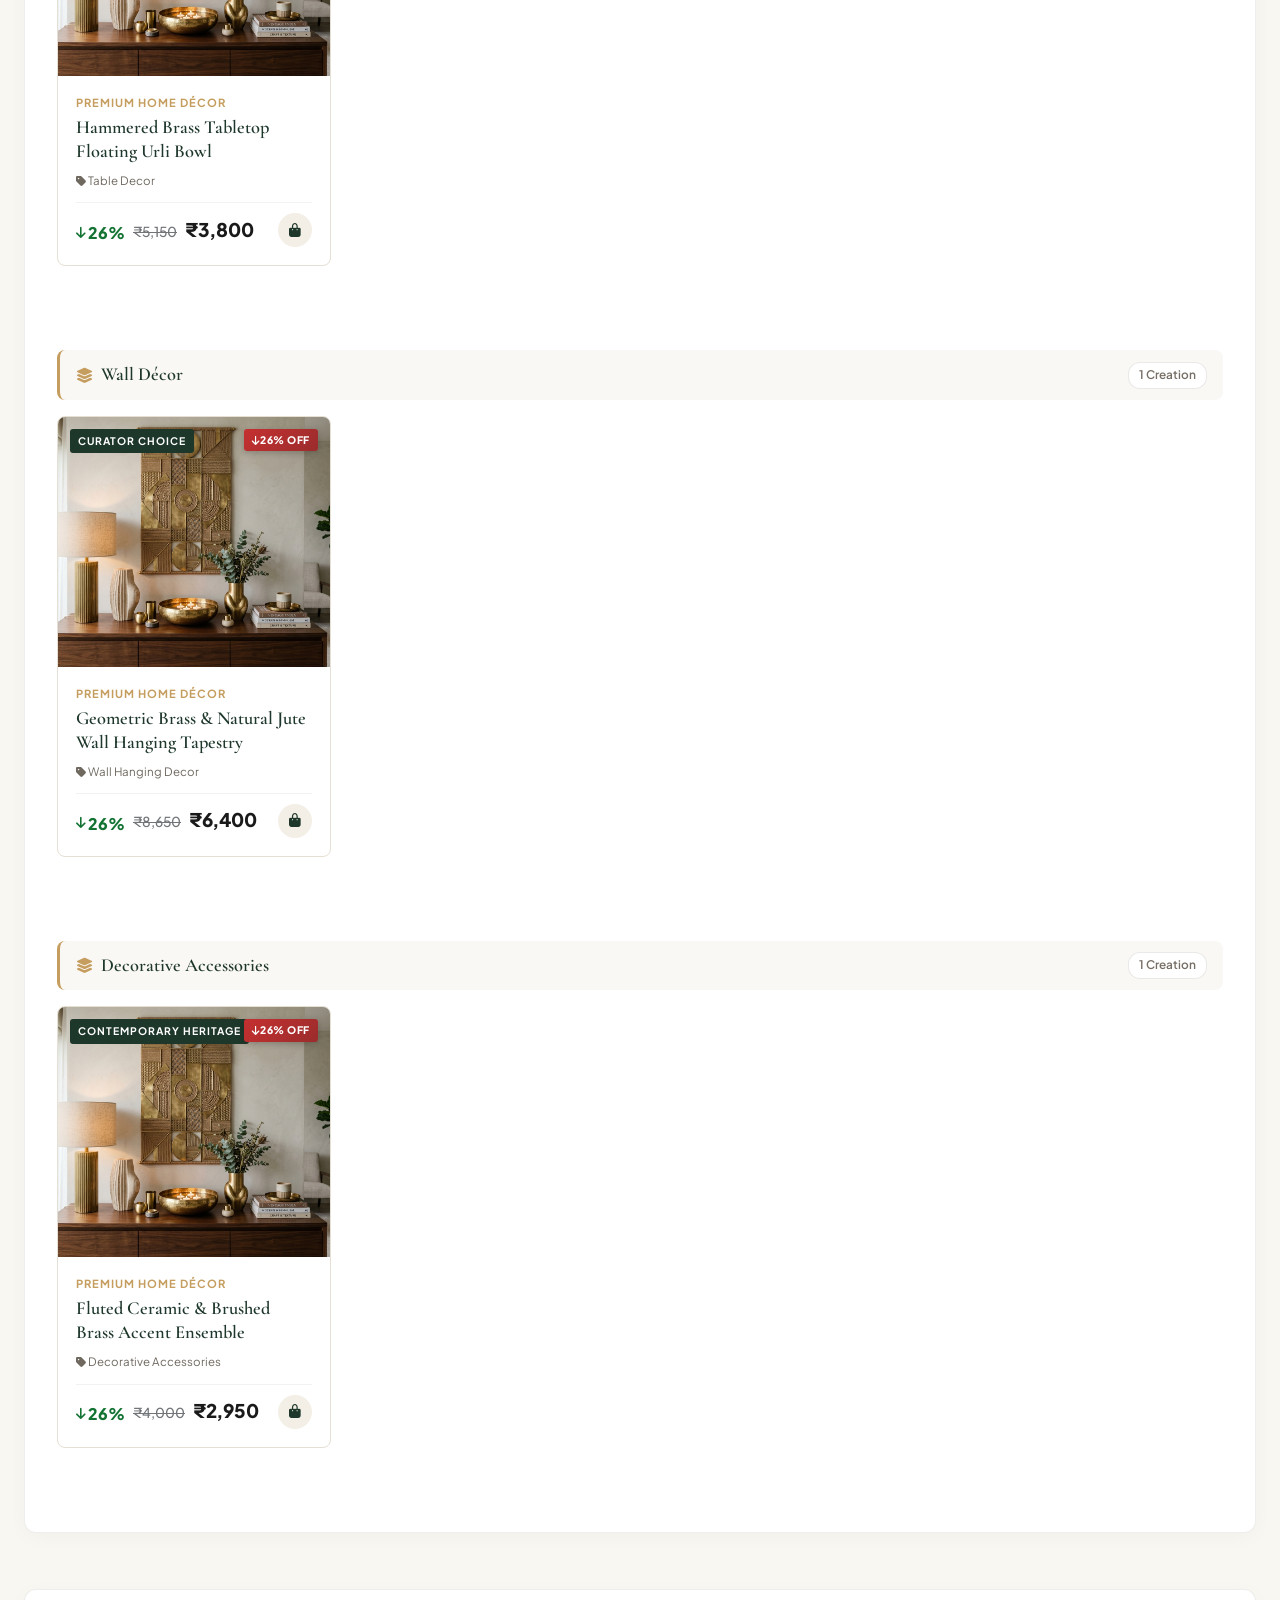
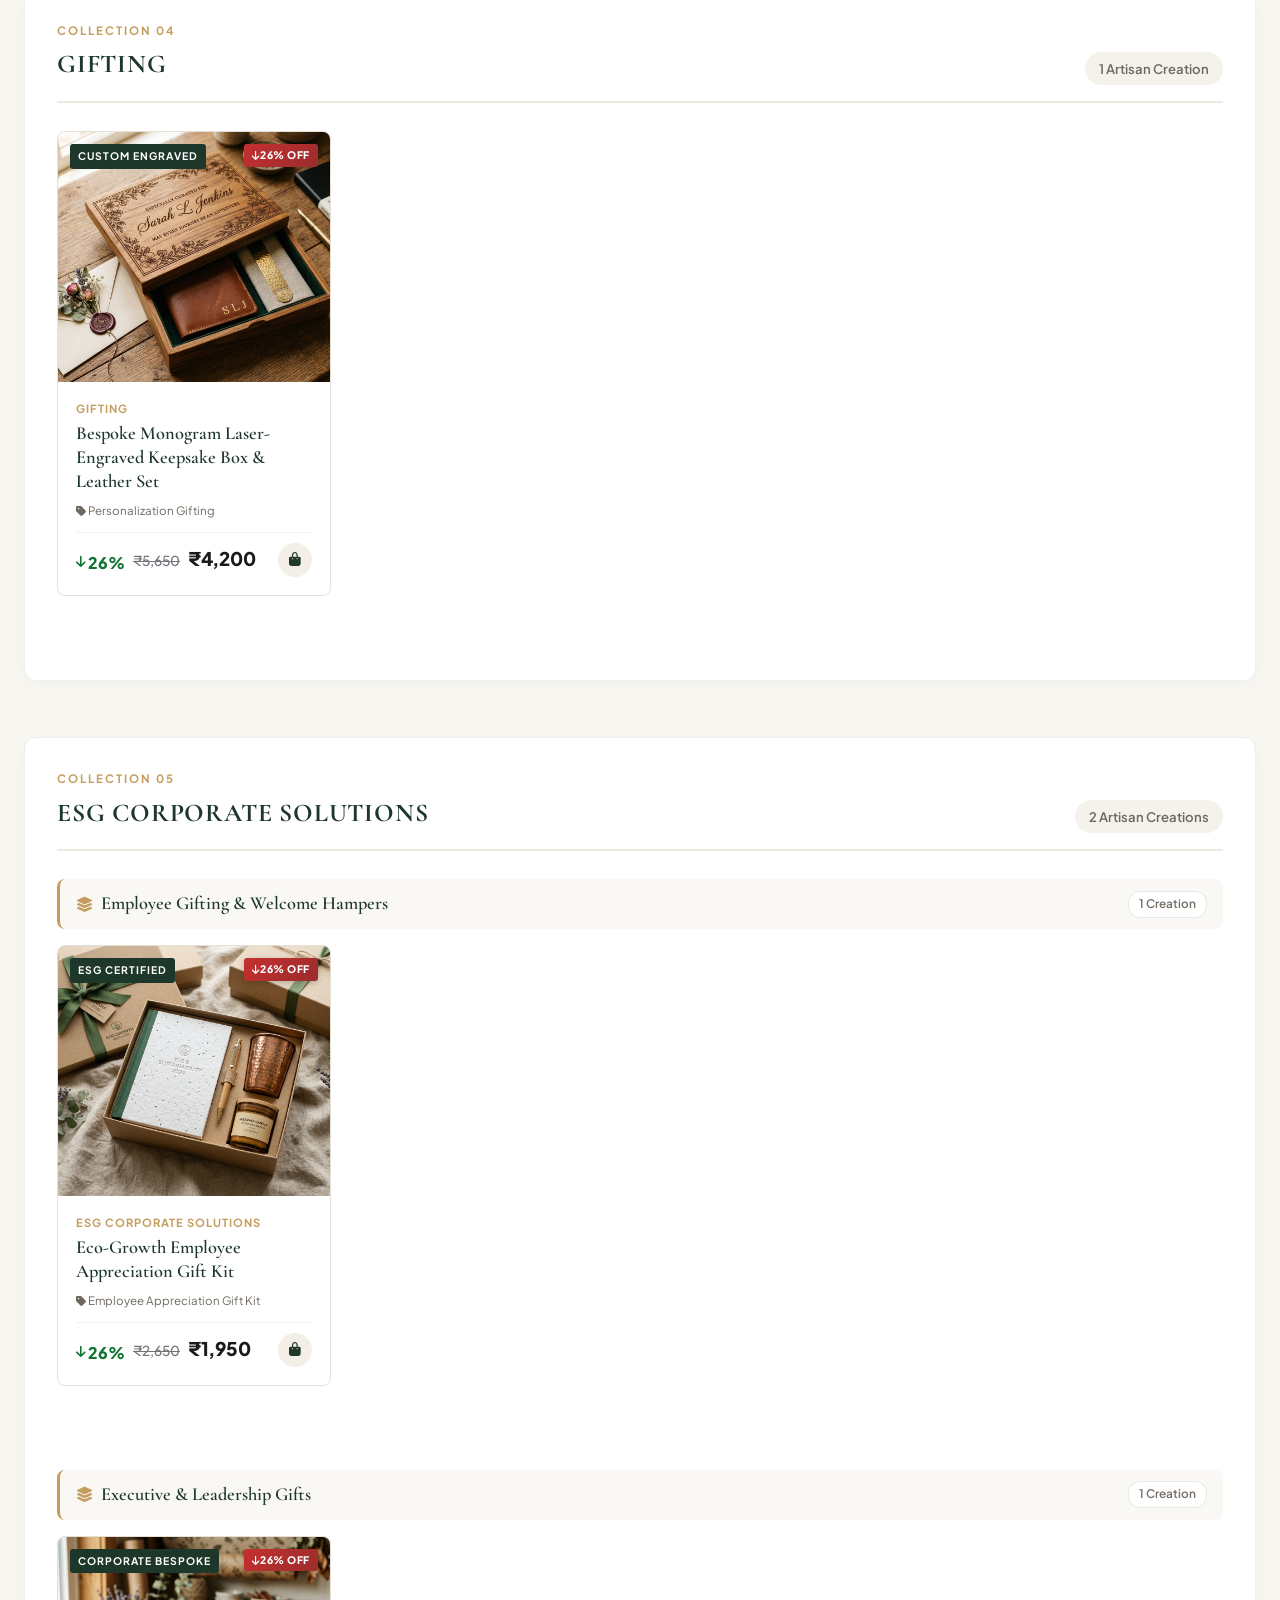
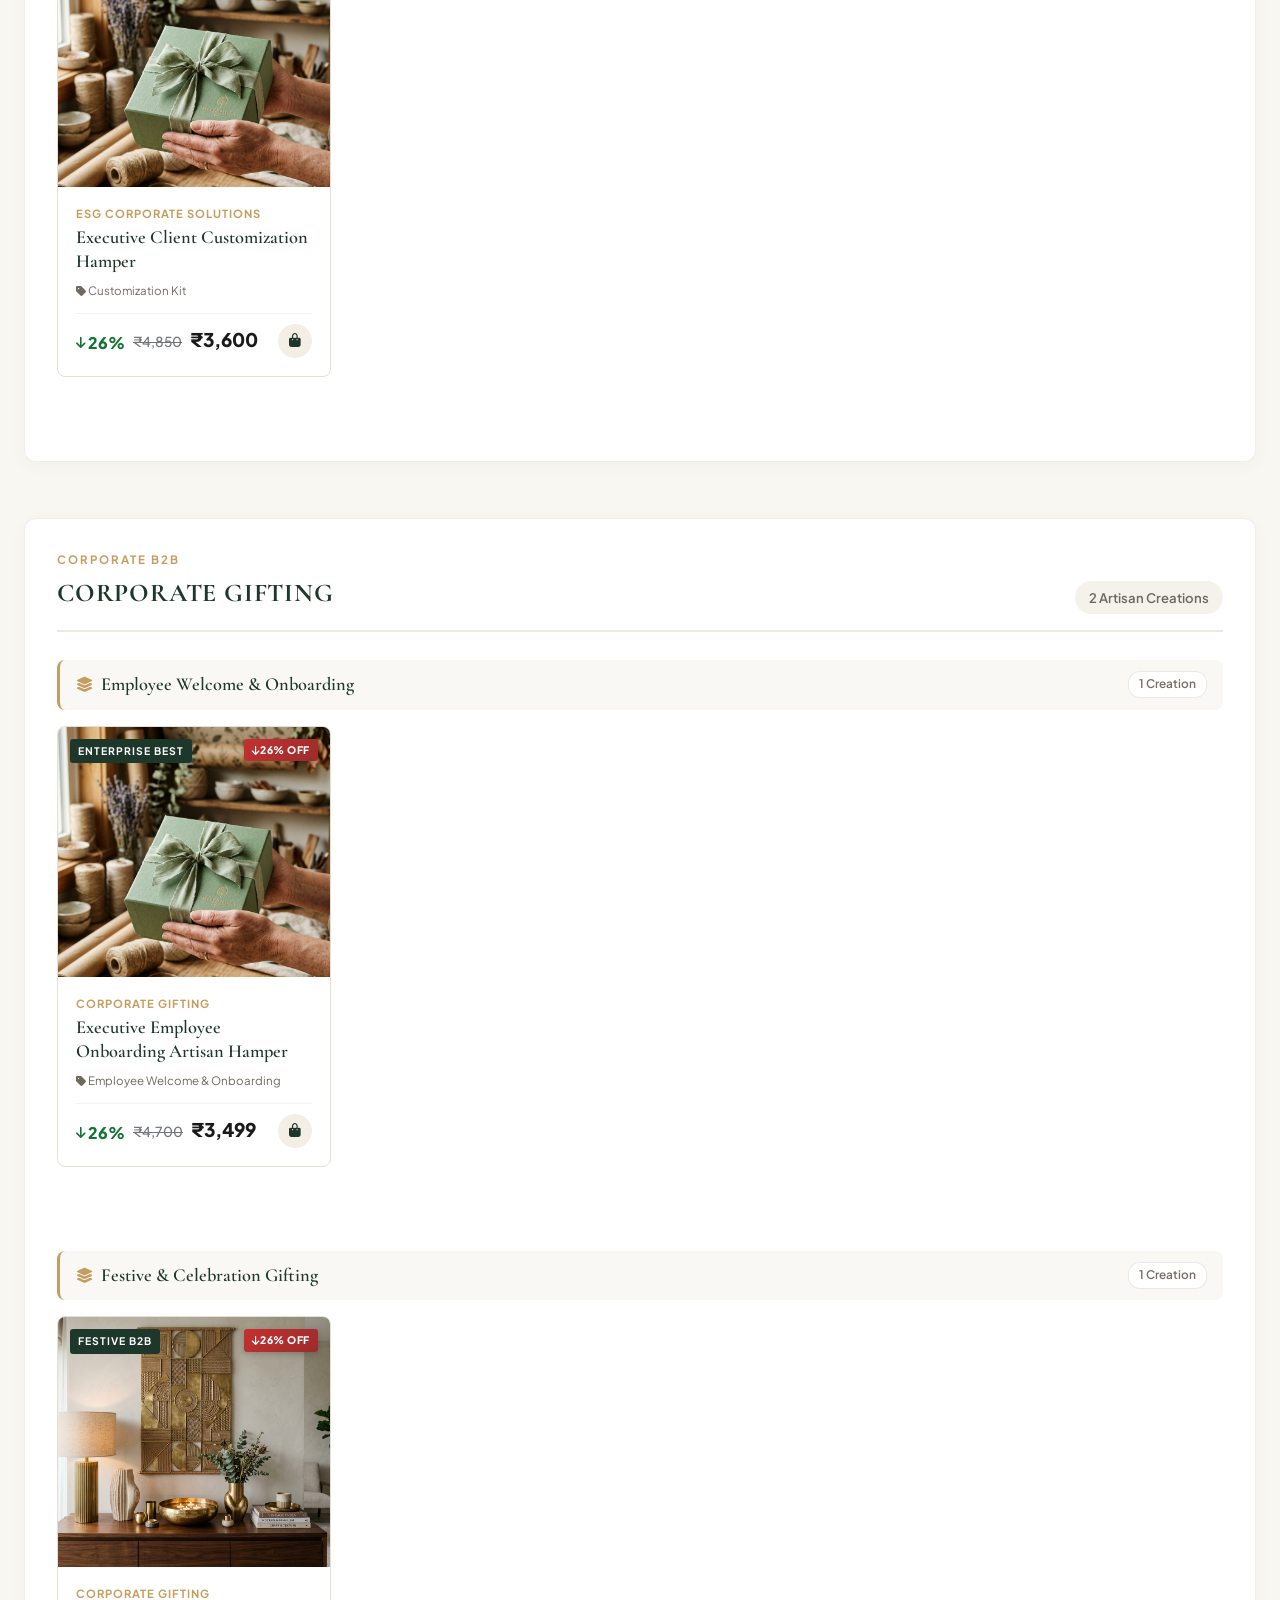
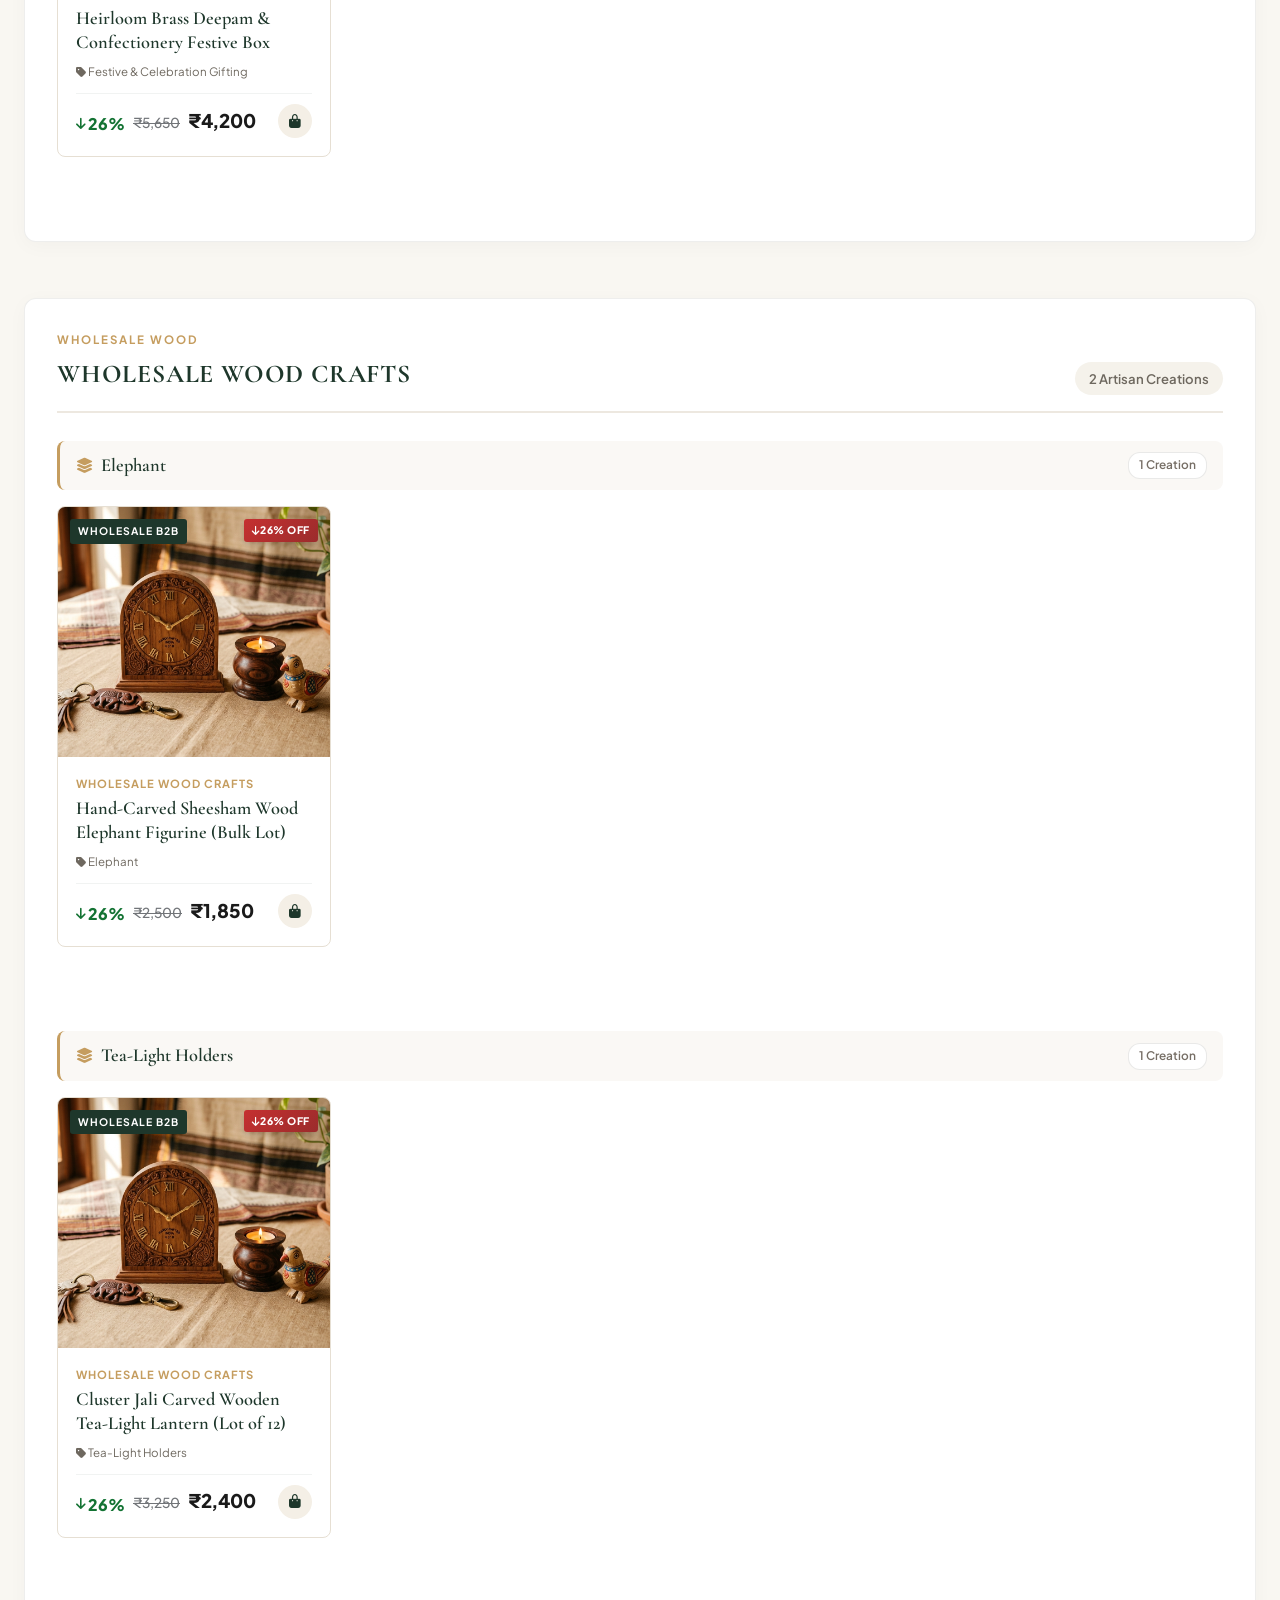
==== commit 1ec11b25: "Add cache-busting version tags and no-cache development server to ensure dual pricing updates render" ====
--- a/index.html
+++ b/index.html
@@ -14,7 +14,7 @@
   <!-- FontAwesome Icons for clean luxury iconography -->
   <link rel="stylesheet" href="https://cdnjs.cloudflare.com/ajax/libs/font-awesome/6.4.0/css/all.min.css">
   
-  <link rel="stylesheet" href="style.css">
+  <link rel="stylesheet" href="style.css?v=20261011_v3">
 </head>
 <body>
 
@@ -1306,6 +1306,6 @@
     <span id="toastMessage">Item added to your shopping bag</span>
   </div>
 
-  <script src="app.js"></script>
+  <script src="app.js?v=20261011_v3"></script>
 </body>
 </html>
--- a/style.css
+++ b/style.css
@@ -1122,17 +1122,24 @@
   border-top: 1px solid rgba(30, 55, 43, 0.06);
 }
 
-.product-price {
-  font-size: 1.05rem;
-  font-weight: 700;
-  color: var(--color-primary);
-}
-
 .product-price-block {
+  display: flex;
+  flex-direction: column;
+  gap: 3px;
+}
+
+.price-figures-wrap {
   display: flex;
   align-items: baseline;
   flex-wrap: wrap;
-  gap: 6px;
+  gap: 8px;
+}
+
+.product-price {
+  font-size: 1.15rem;
+  font-weight: 700;
+  color: var(--color-primary);
+  letter-spacing: -0.2px;
 }
 
 .product-mrp-price {
@@ -1142,13 +1149,23 @@
   font-weight: 500;
 }
 
+.product-mrp-price .mrp-prefix {
+  font-size: 0.72rem;
+  font-weight: 600;
+  color: #9d928a;
+  text-transform: uppercase;
+  margin-right: 2px;
+}
+
 .product-discount-tag {
-  font-size: 0.7rem;
-  font-weight: 700;
+  display: inline-block;
+  align-self: flex-start;
+  font-size: 0.68rem;
+  font-weight: 800;
   color: #1b5e20;
   background-color: #e8f5e9;
   border: 1px solid #c8e6c9;
-  padding: 2px 6px;
+  padding: 1px 6px;
   border-radius: 3px;
   letter-spacing: 0.3px;
 }
@@ -2725,6 +2742,109 @@
   margin-left: auto;
 }
 
+/* Reference Deal Pricing Layout (As seen in Flipkart/E-Commerce design: ↓Discount% StrikethroughMRP SellingPrice) */
+.deal-pricing-container {
+  margin-bottom: 18px;
+  padding: 12px 16px;
+  background: #fbfbfa;
+  border-radius: 8px;
+  border: 1px solid rgba(19, 115, 51, 0.14);
+}
+
+.deal-pricing-row {
+  display: flex;
+  align-items: baseline;
+  flex-wrap: wrap;
+  gap: 14px;
+}
+
+.deal-discount-pct {
+  display: inline-flex;
+  align-items: center;
+  gap: 3px;
+  color: #137333;
+  font-size: 1.7rem;
+  font-weight: 800;
+  letter-spacing: -0.5px;
+  line-height: 1;
+}
+
+.deal-discount-pct i {
+  font-size: 0.85em;
+}
+
+.deal-mrp-price {
+  color: #717478;
+  font-size: 1.35rem;
+  font-weight: 500;
+  text-decoration: line-through;
+  text-decoration-thickness: 1.8px;
+  line-height: 1;
+}
+
+.deal-selling-price {
+  color: #1a1a1a;
+  font-size: 1.95rem;
+  font-weight: 800;
+  letter-spacing: -0.5px;
+  line-height: 1;
+}
+
+.deal-savings-banner {
+  margin-top: 8px;
+  font-size: 0.88rem;
+  font-weight: 600;
+  color: #137333;
+  display: flex;
+  align-items: center;
+  gap: 6px;
+}
+
+/* Card Deal Pricing (Storefront Catalog Cards) */
+.card-deal-pricing {
+  display: flex;
+  flex-direction: column;
+  gap: 3px;
+}
+
+.card-deal-row {
+  display: flex;
+  align-items: baseline;
+  flex-wrap: wrap;
+  gap: 8px;
+}
+
+.card-discount-pct {
+  display: inline-flex;
+  align-items: center;
+  gap: 2px;
+  color: #137333;
+  font-size: 1rem;
+  font-weight: 800;
+  line-height: 1;
+}
+
+.card-discount-pct i {
+  font-size: 0.8em;
+}
+
+.card-mrp-price {
+  color: #717478;
+  font-size: 0.86rem;
+  font-weight: 500;
+  text-decoration: line-through;
+  text-decoration-thickness: 1.2px;
+  line-height: 1;
+}
+
+.card-selling-price {
+  color: #1a1a1a;
+  font-size: 1.18rem;
+  font-weight: 800;
+  letter-spacing: -0.3px;
+  line-height: 1;
+}
+
 .quick-view-specs {
   margin: 18px 0;
   font-size: 0.85rem;
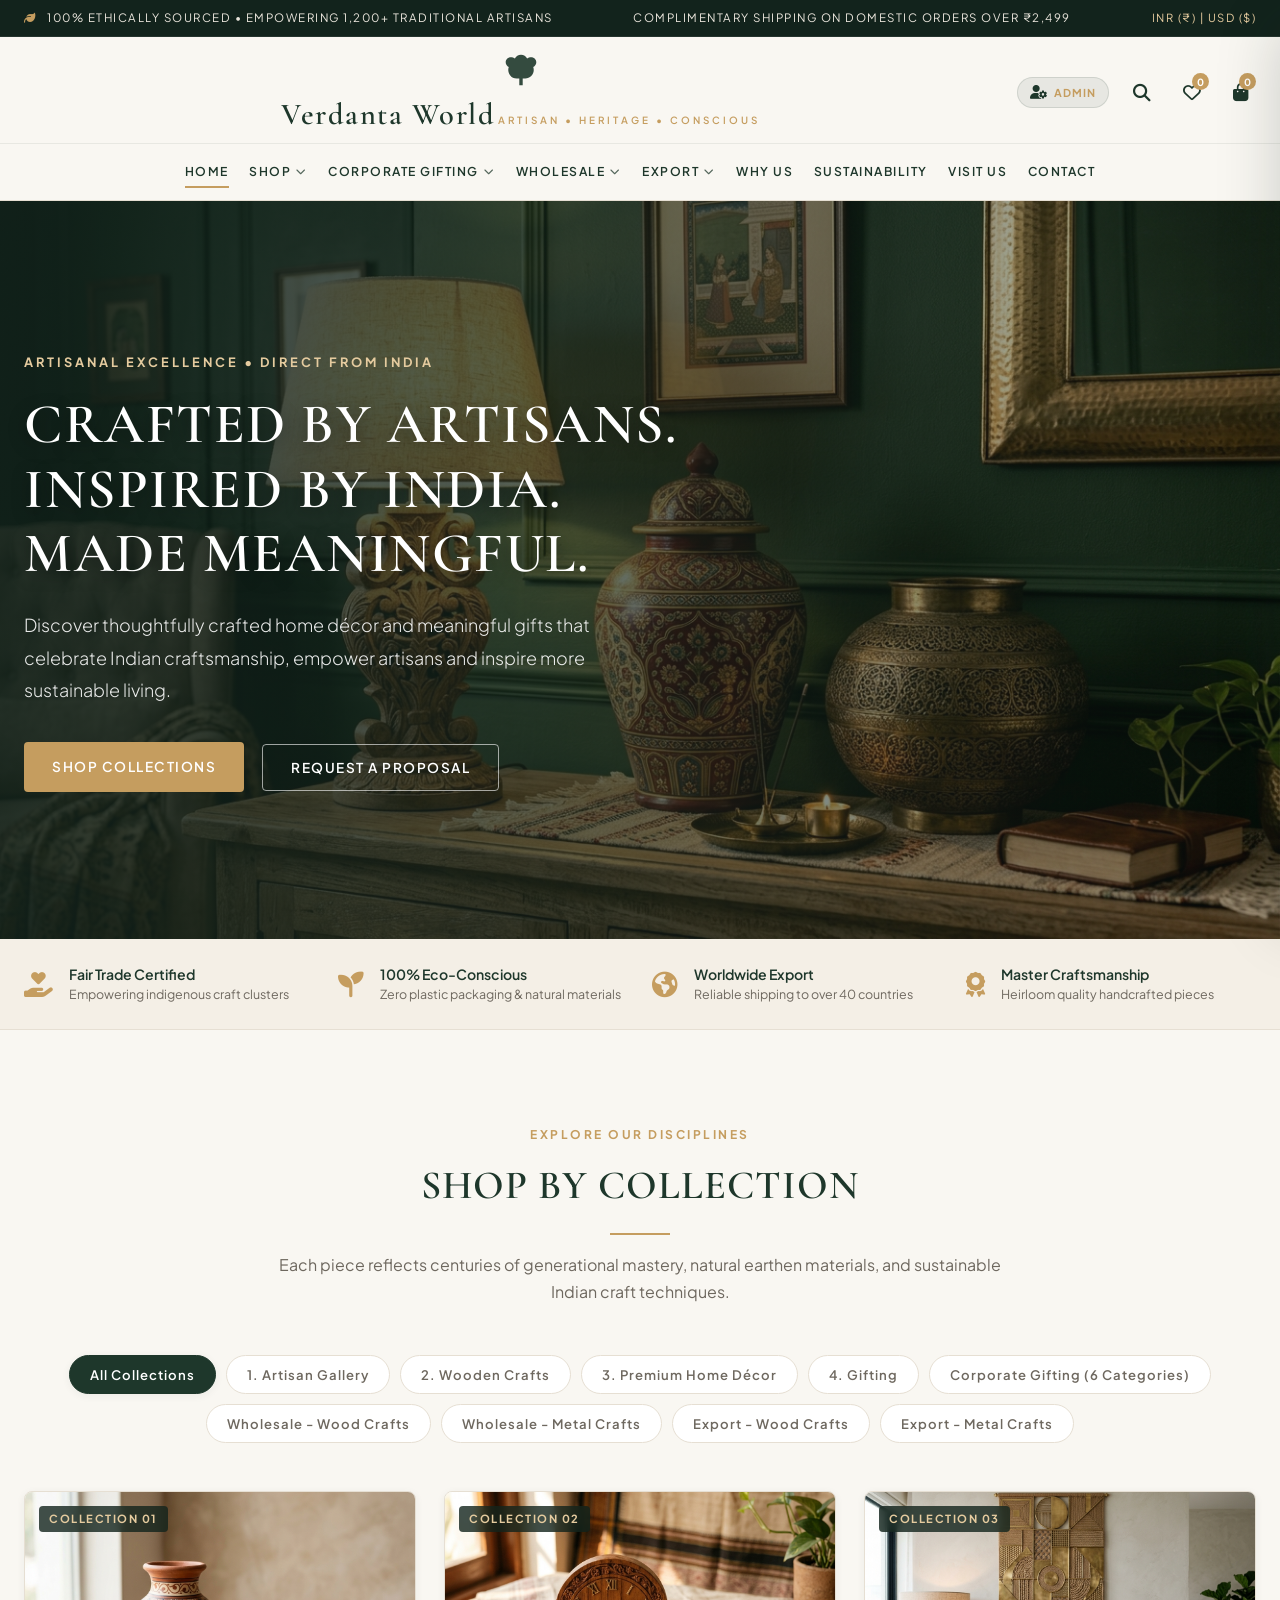
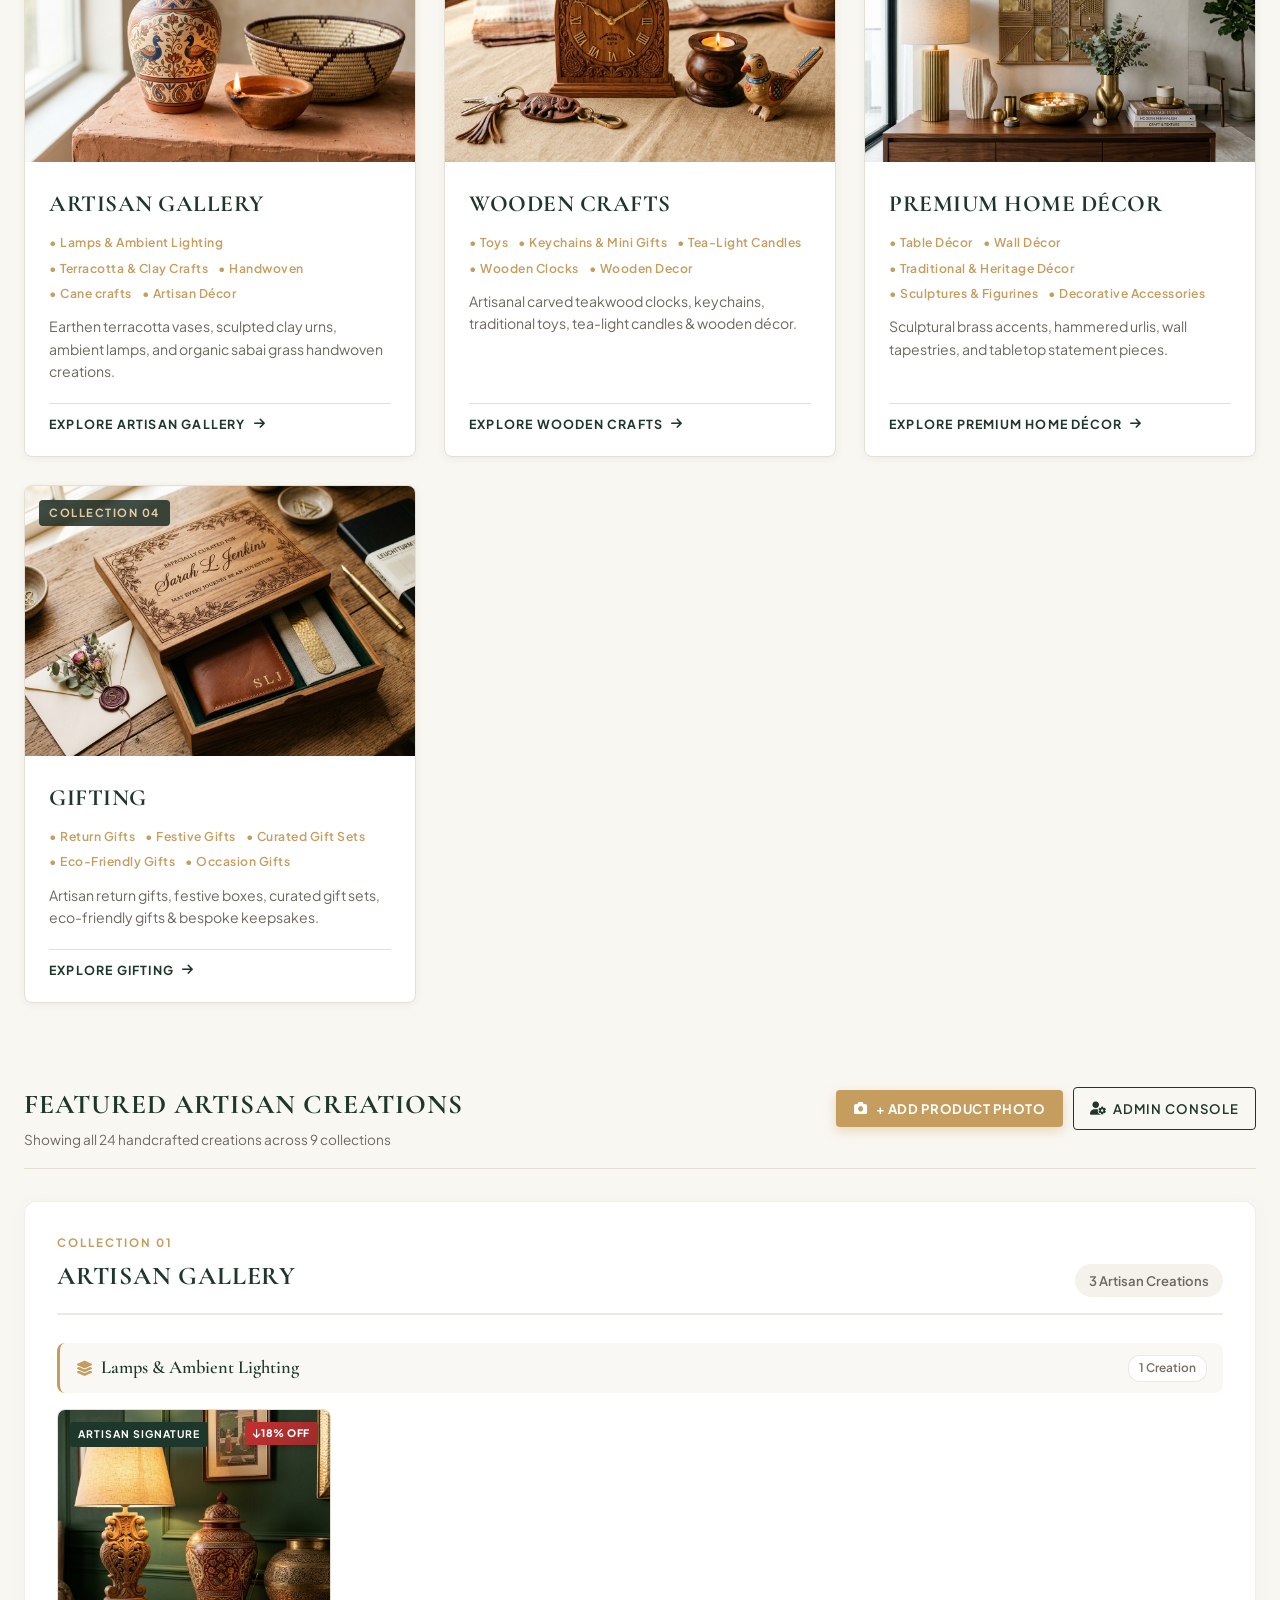
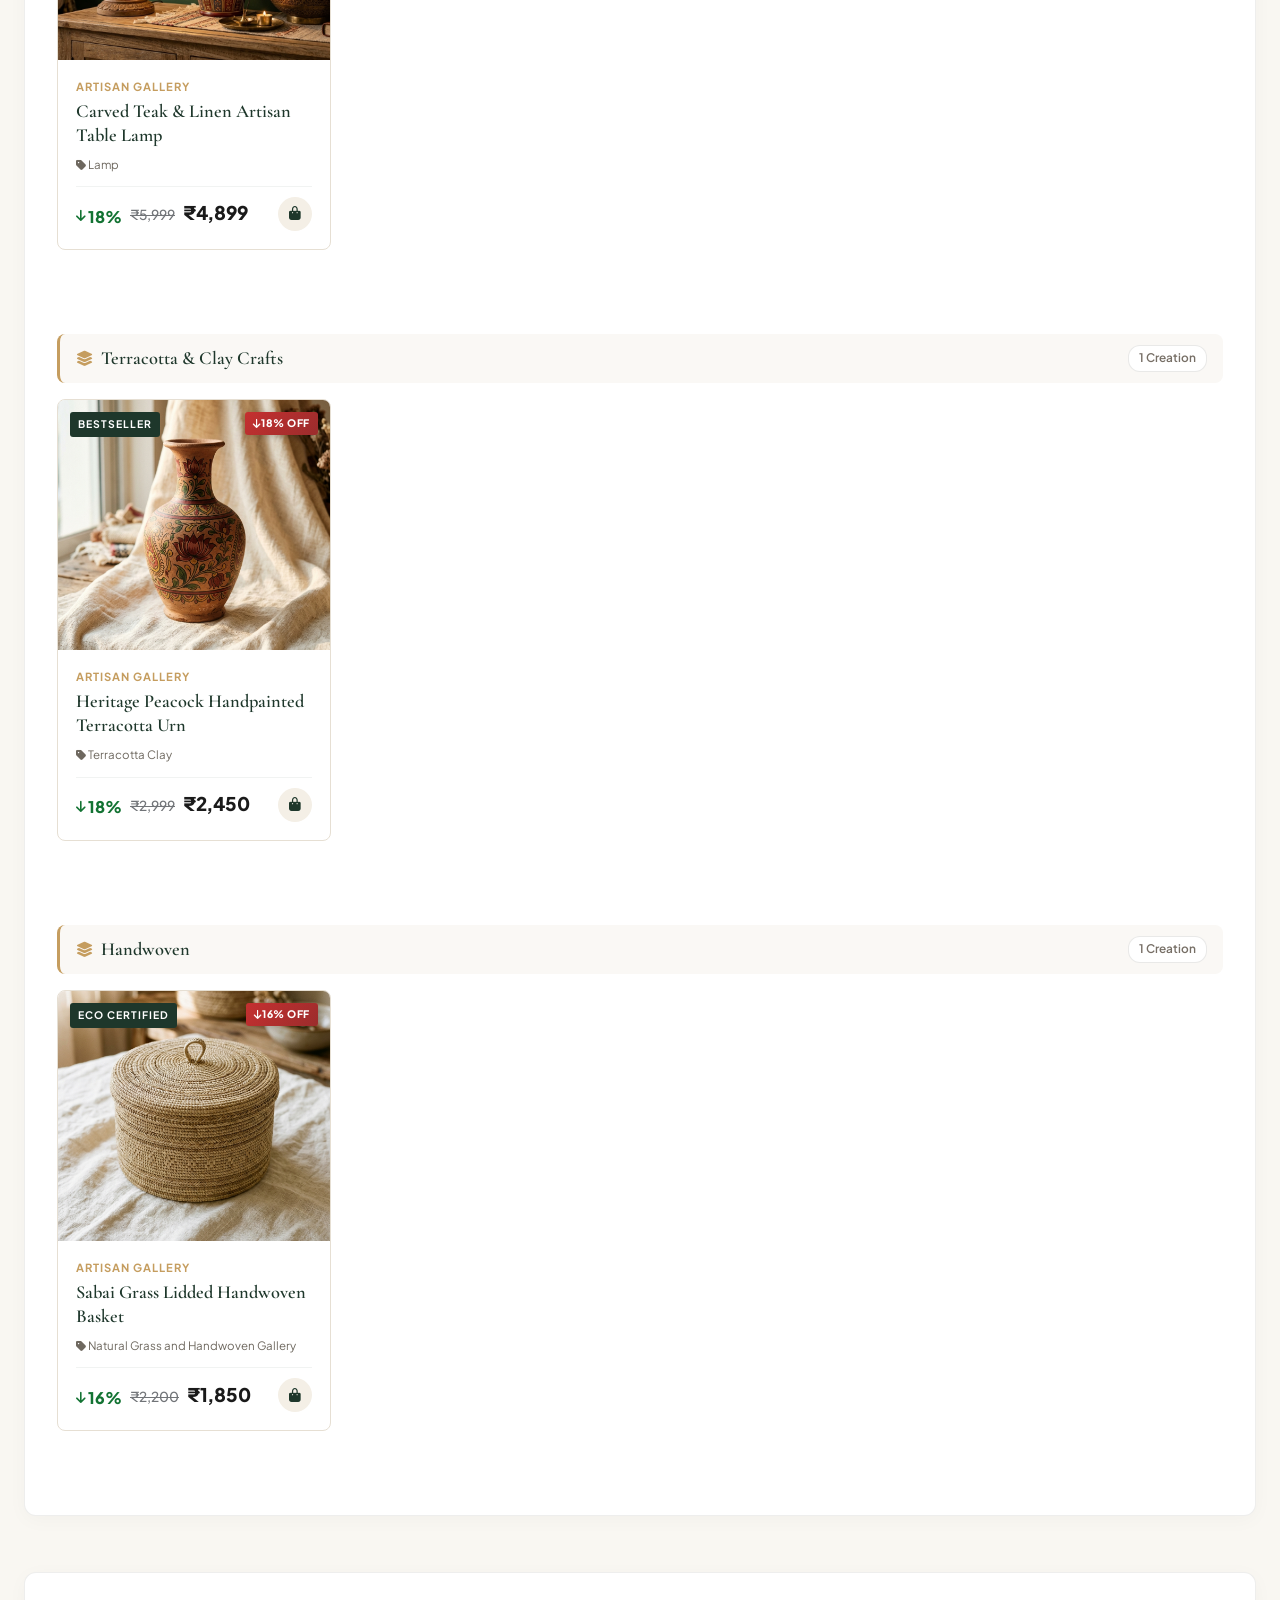
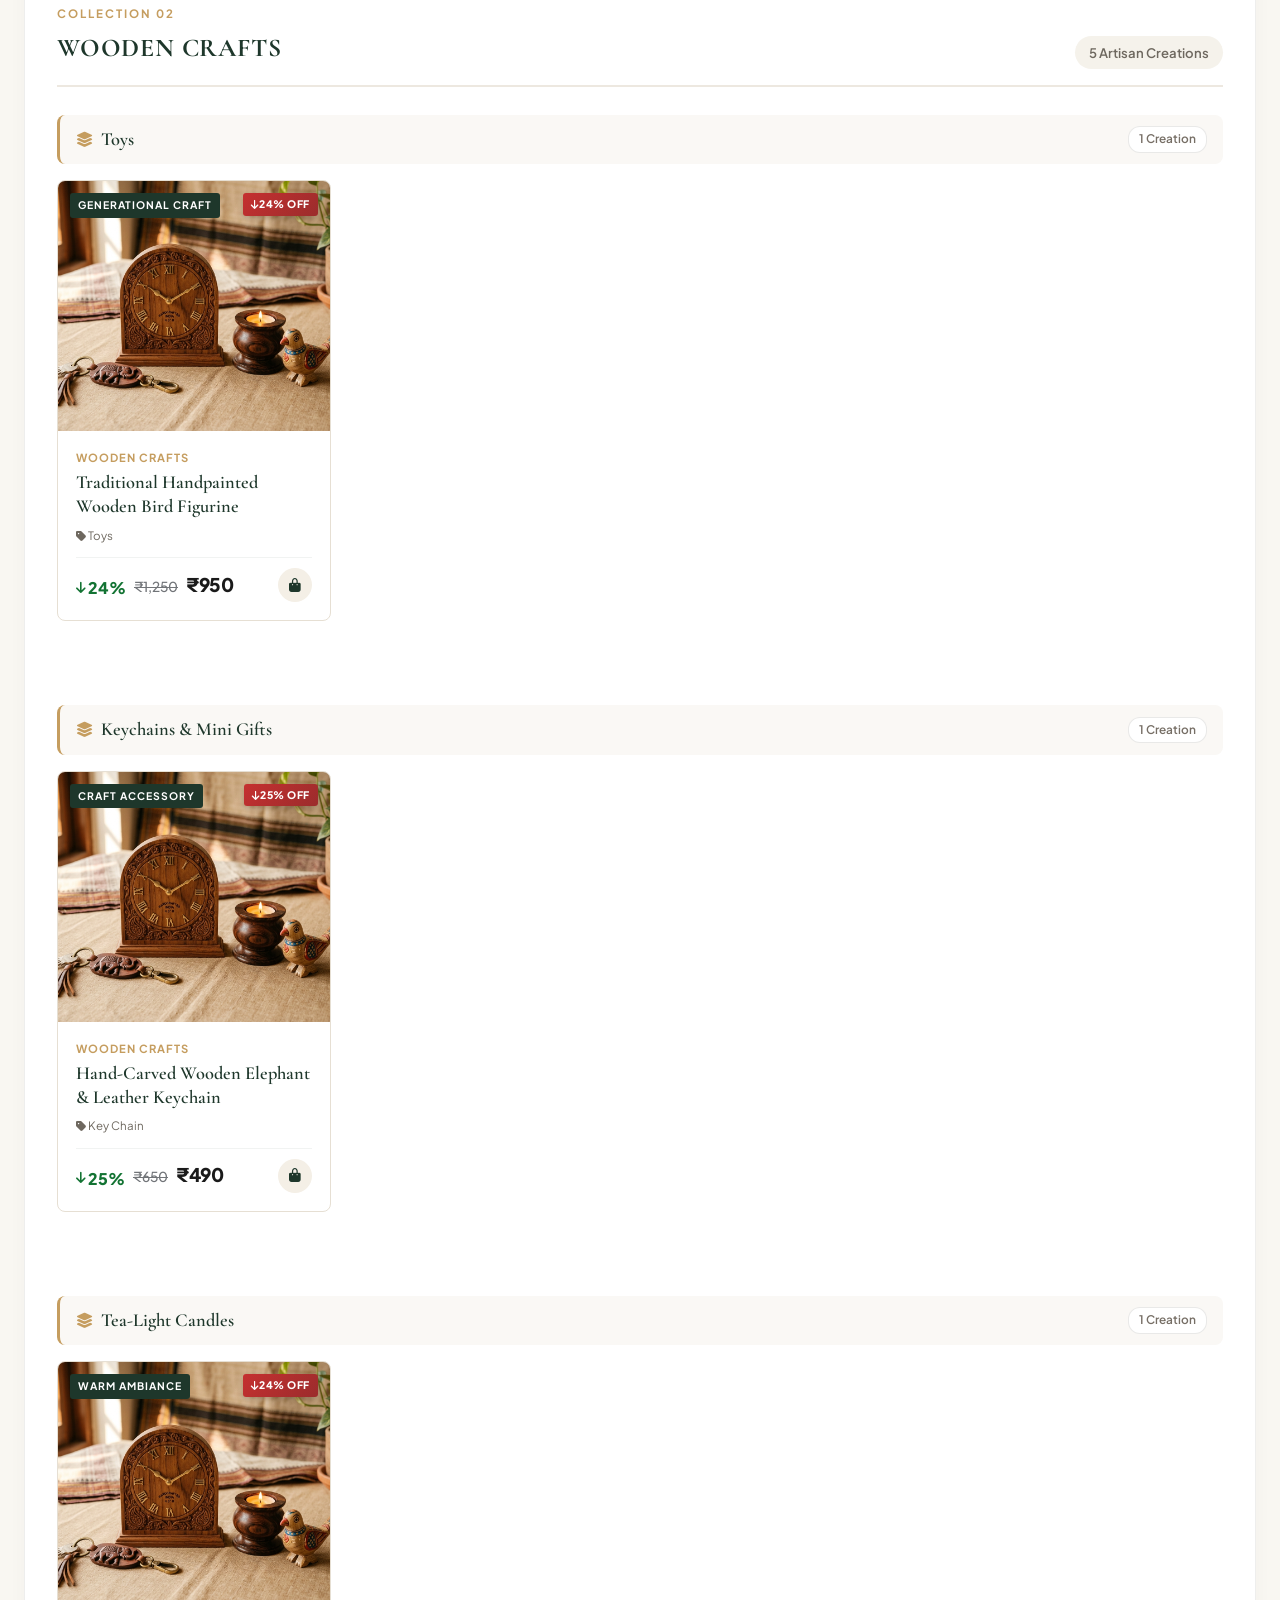
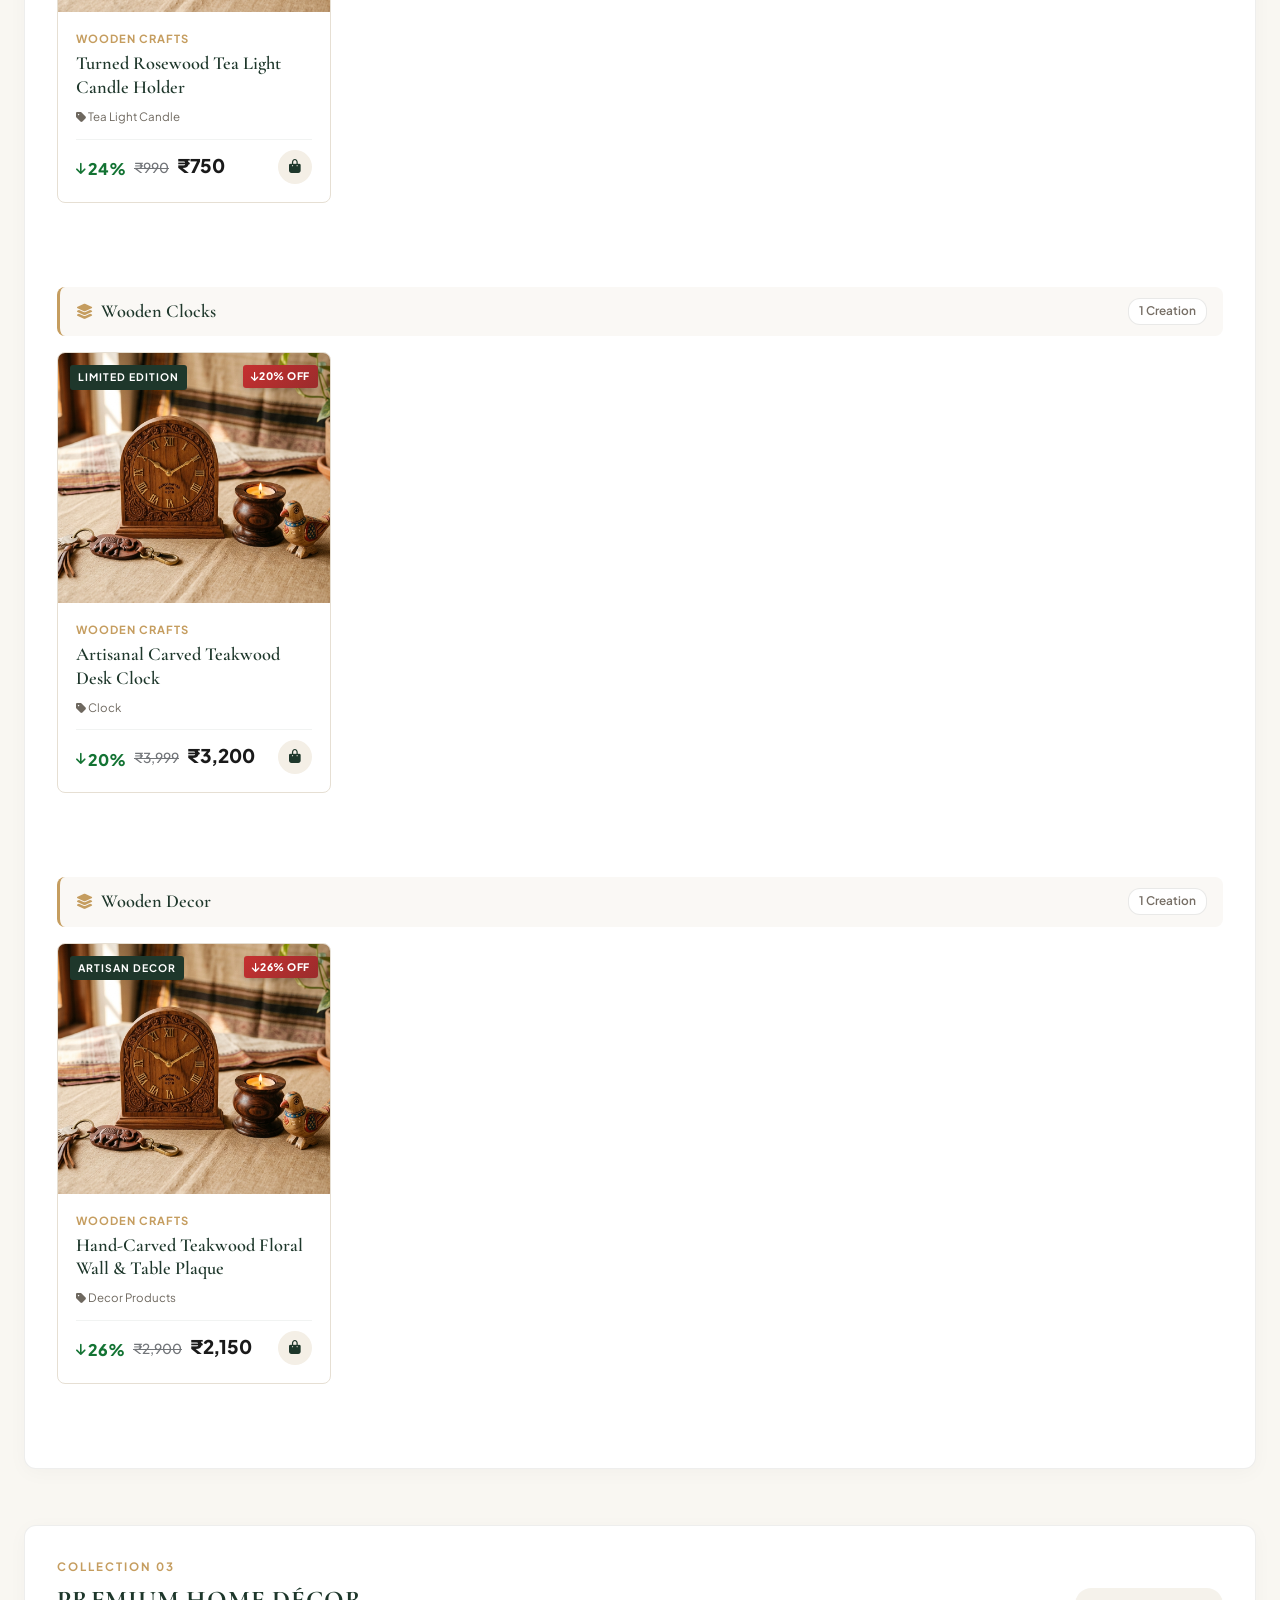
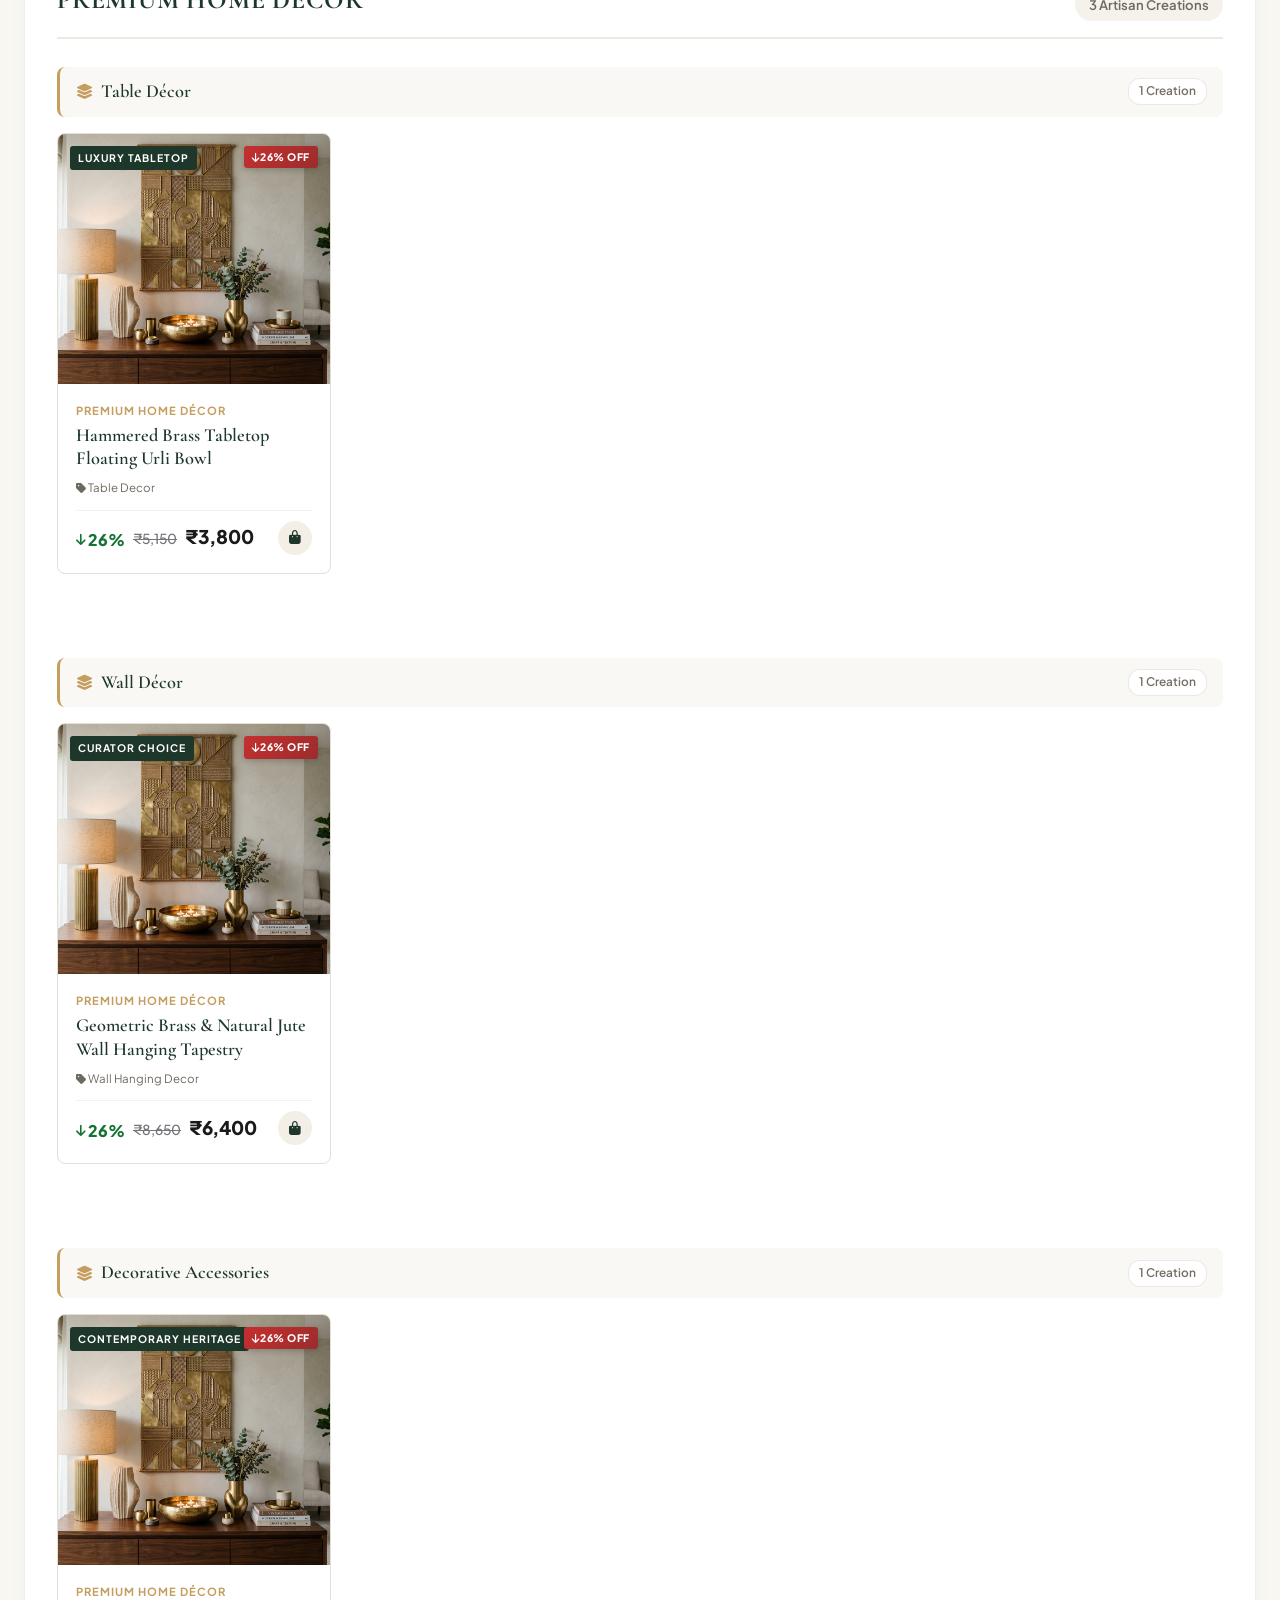
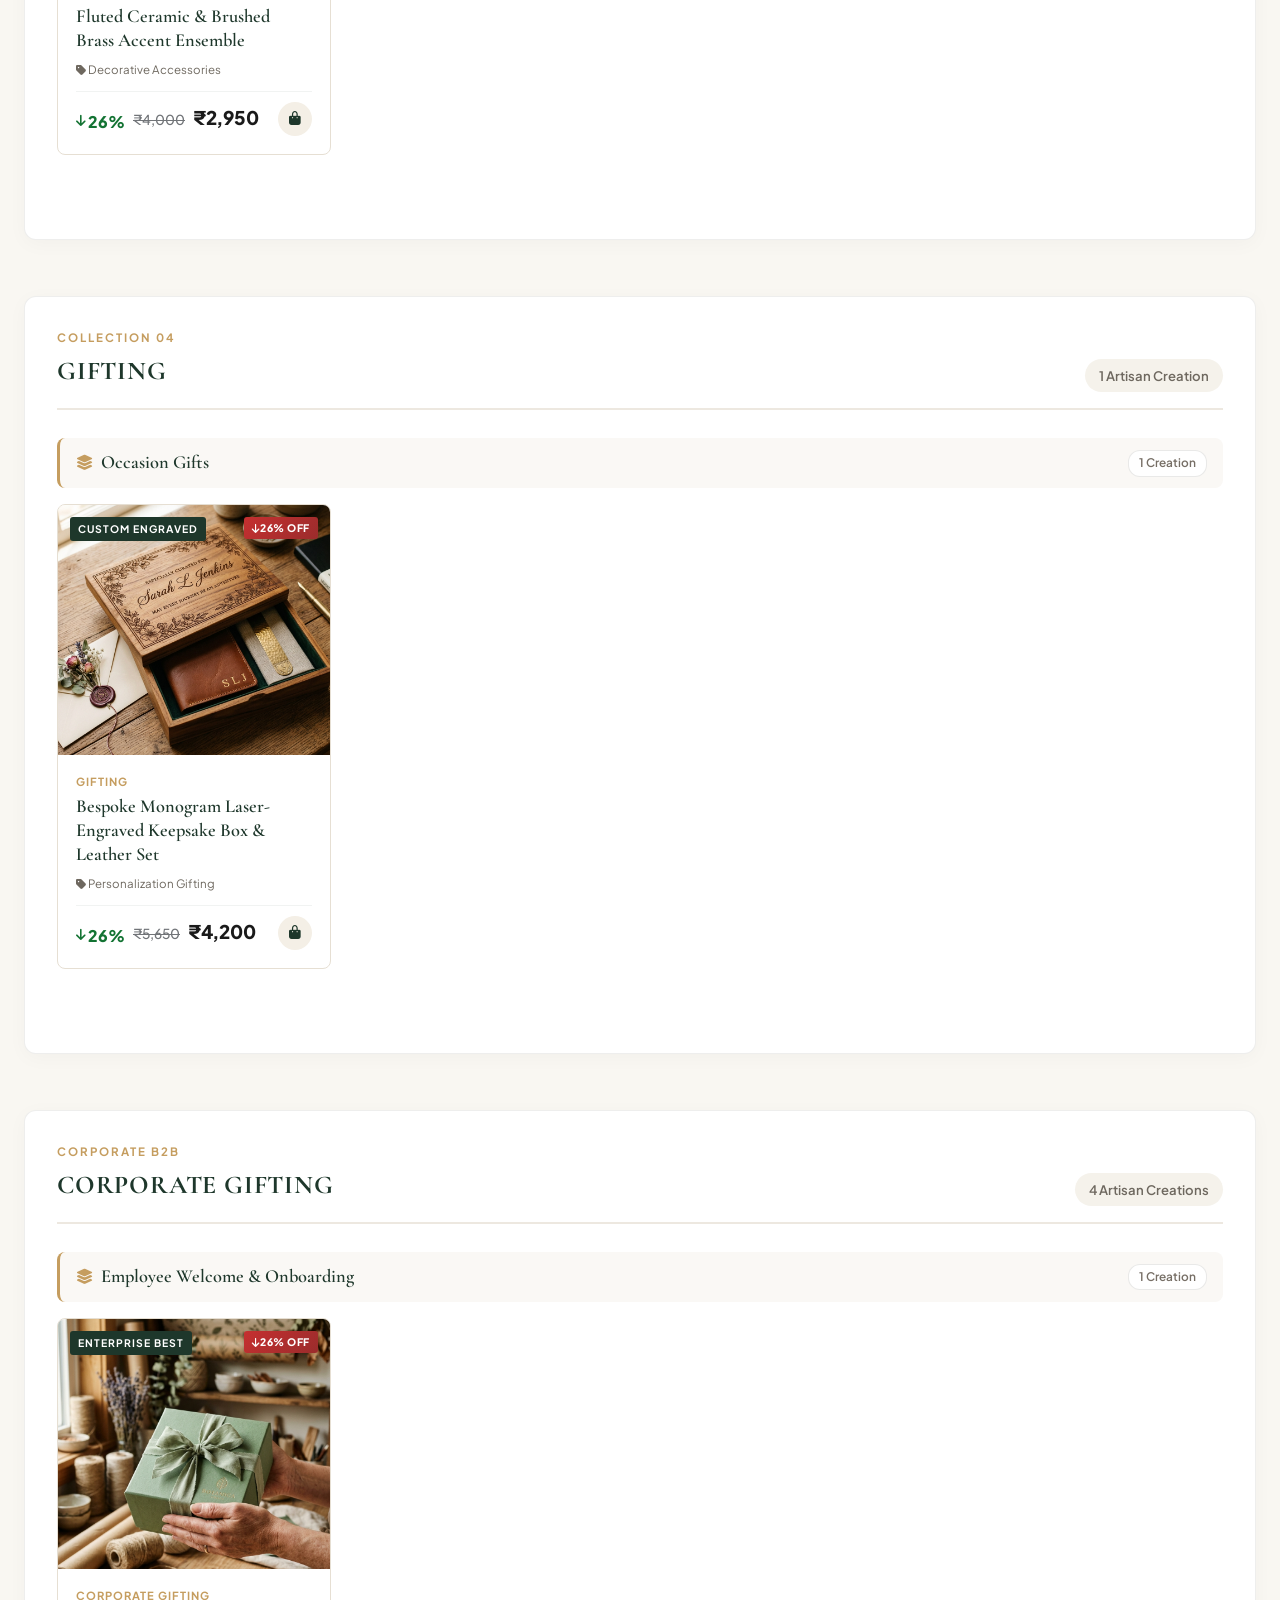
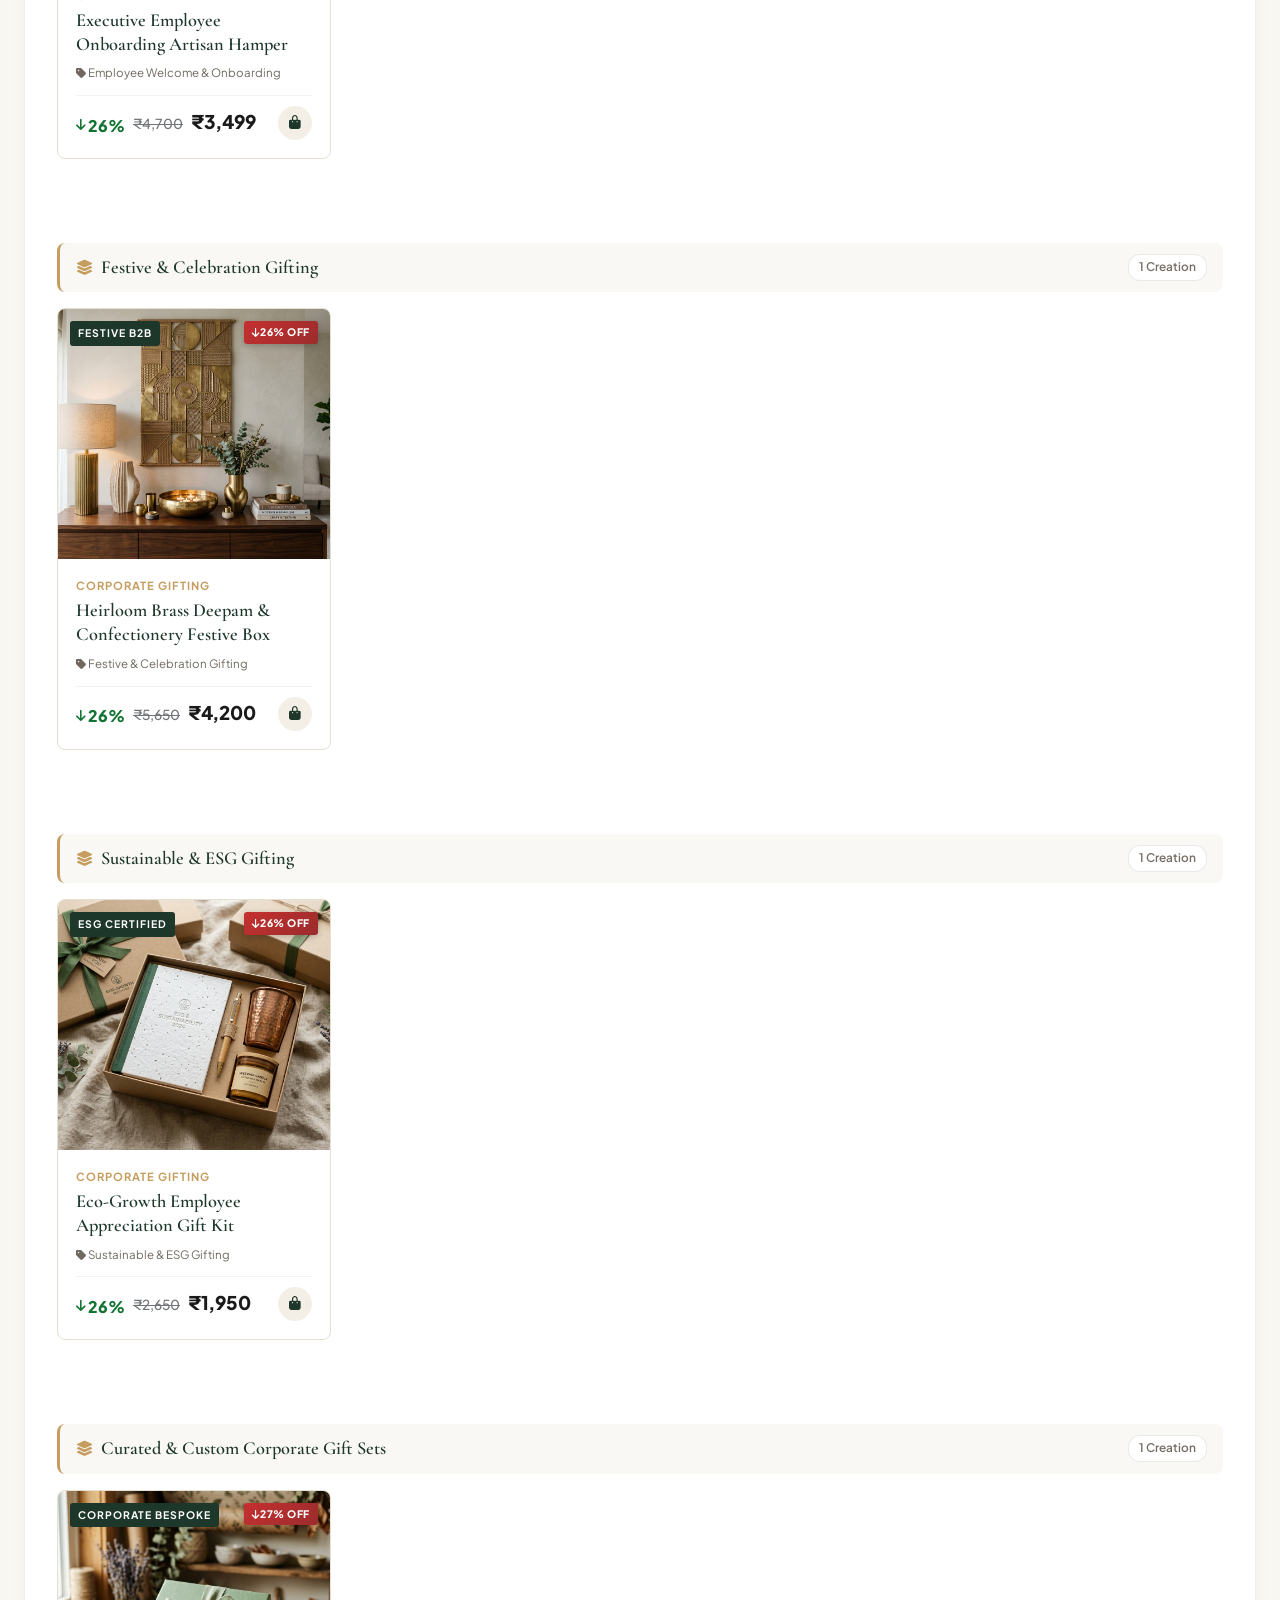
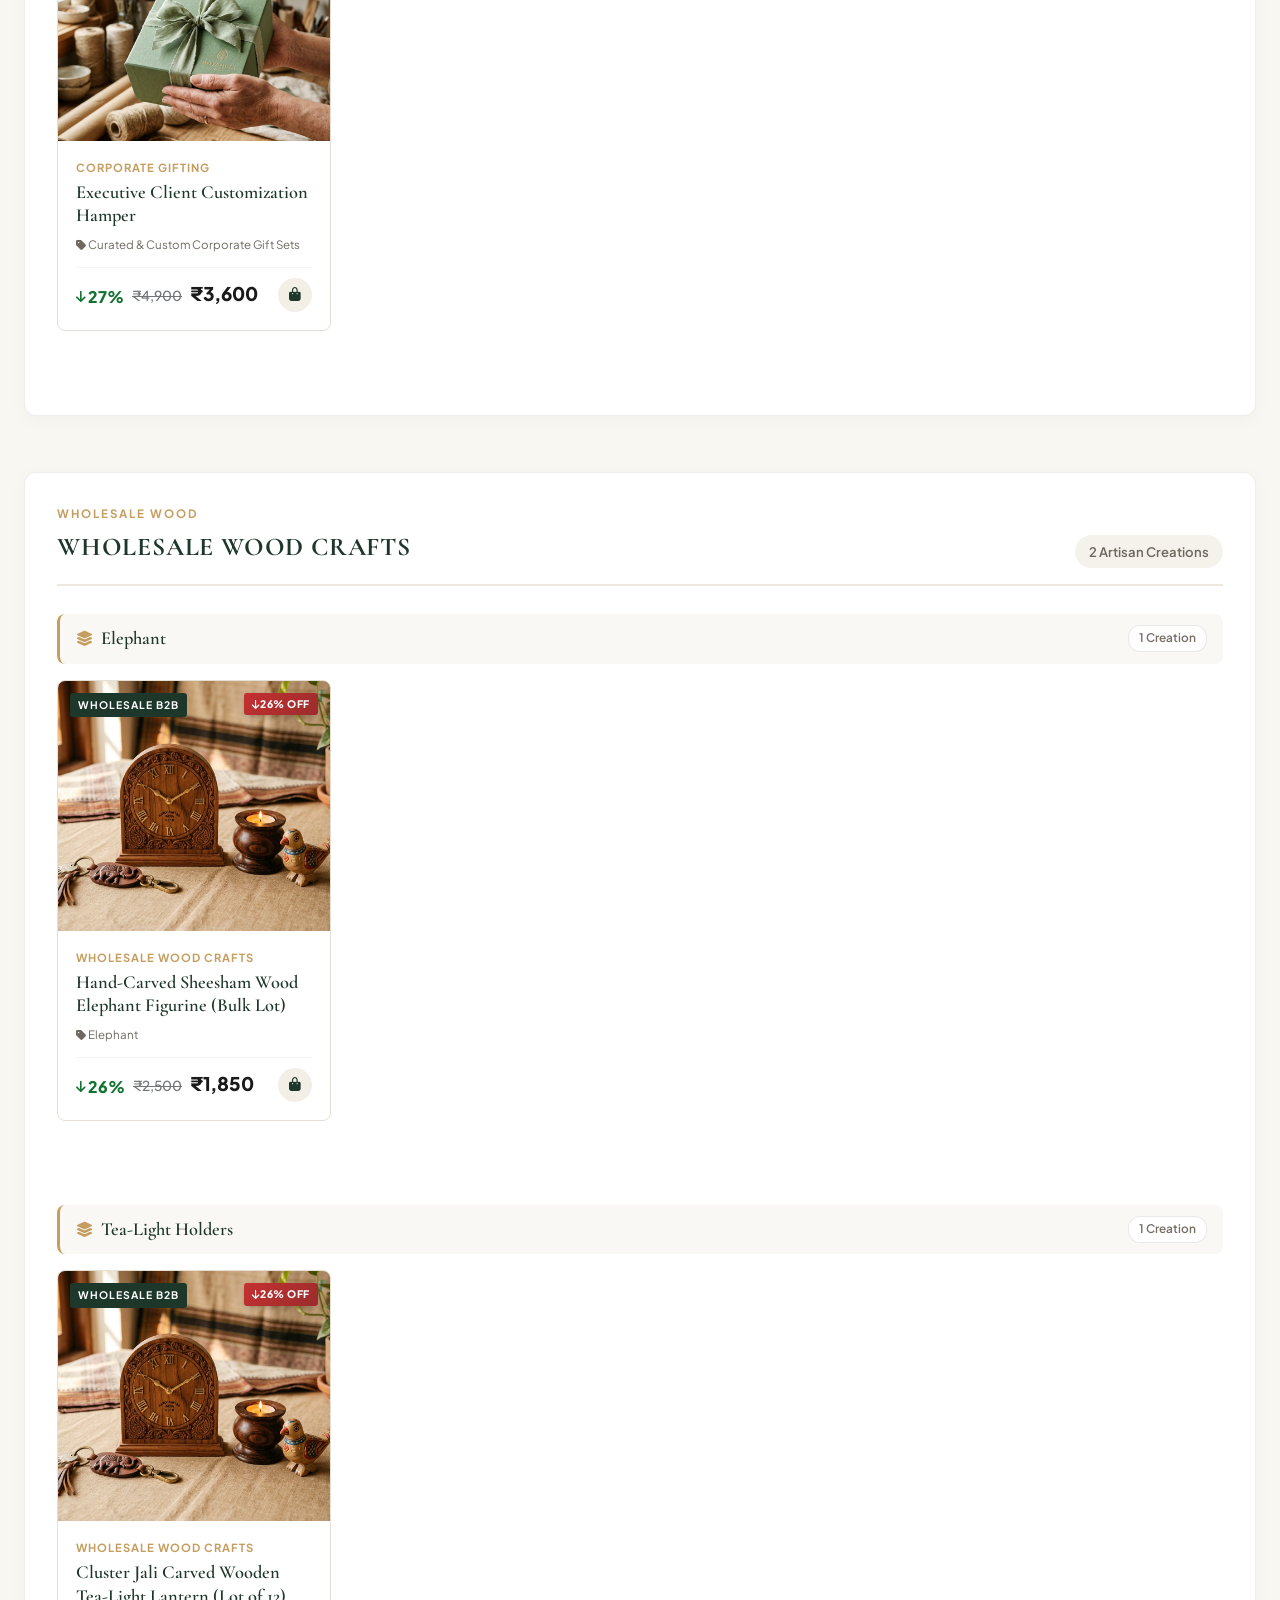
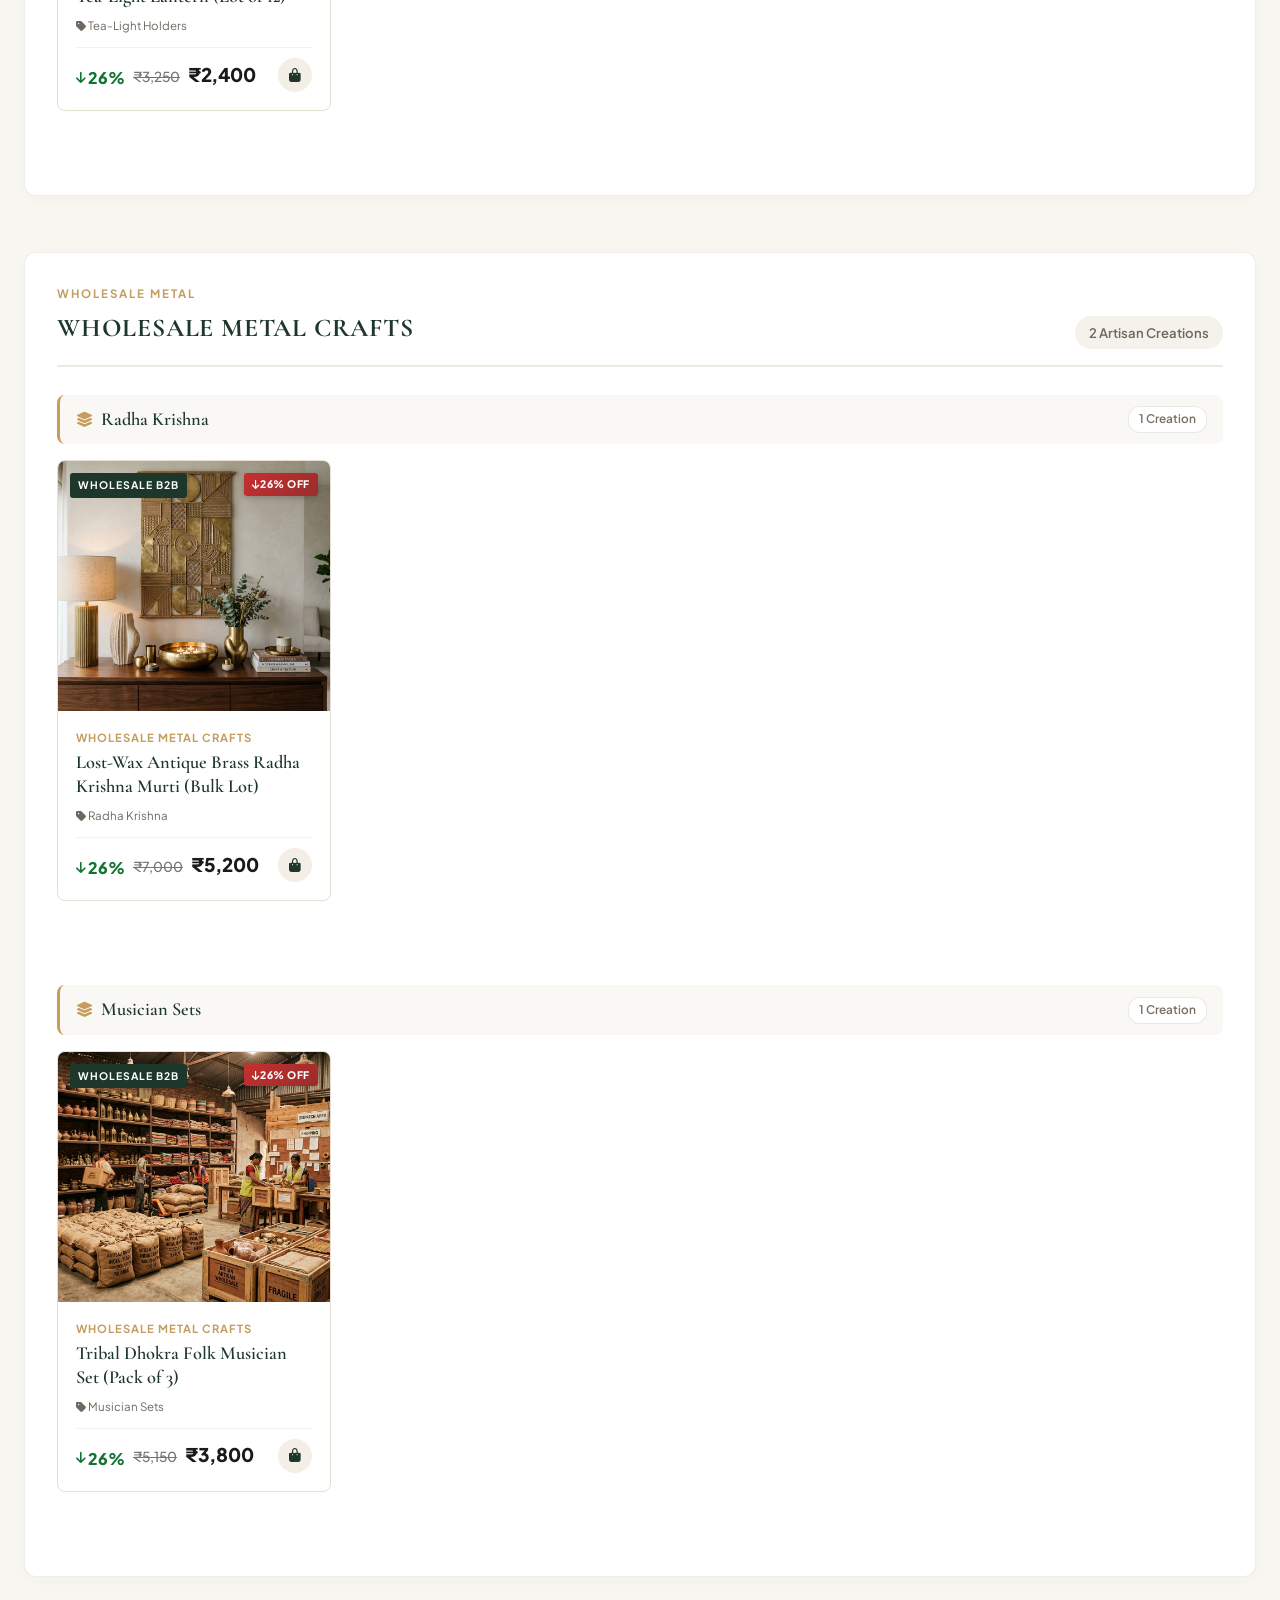
==== commit a1405c0b: "Remove ESG Corporate Solutions from shop categories and ensure all admin photos appear in designated" ====
--- a/index.html
+++ b/index.html
@@ -284,11 +284,10 @@
         <button class="tab-btn" data-filter="Artisan Gallery">1. Artisan Gallery</button>
         <button class="tab-btn" data-filter="Wooden Gallery">2. Wooden Gallery</button>
         <button class="tab-btn" data-filter="Premium Home Decor">3. Premium Home Decor</button>
-        <button class="tab-btn" data-filter="ESG Corporate Solution">4. ESG Corporate Solution</button>
-        <button class="tab-btn" data-filter="Personalization Gifting">5. Personalization Gifting</button>
-      </div>
-
-      <!-- 5 Main Featured Category Visual Cards (Grid) -->
+        <button class="tab-btn" data-filter="Personalization Gifting">4. Gifting</button>
+      </div>
+
+      <!-- 4 Main Featured Shop Category Visual Cards (Grid) -->
       <div class="category-cards-grid">
         
         <!-- 1. Artisan Gallery -->
@@ -347,38 +346,22 @@
           </div>
         </div>
 
-        <!-- 4. ESG Corporate Solution -->
-        <div class="category-card" data-category="ESG Corporate Solution">
-          <div class="category-card-image-wrap">
-            <img src="images/esg-corporate.jpg" alt="ESG Corporate Solution - Employee Appreciation Gift Kit, Customization Kit" class="category-card-img" loading="lazy">
-            <div class="category-tag-badge">Collection 04</div>
-          </div>
-          <div class="category-card-content">
-            <h3 class="category-card-title">ESG CORPORATE SOLUTION</h3>
-            <ul class="subcategories-tag-list">
-              <li>• Employee Appreciation Gift Kit</li>
-              <li>• Customization Kit</li>
-            </ul>
-            <p class="category-card-snippet">Sustainable, plastic-free corporate hampers with seed-paper notebooks, pure copper tumblers, and beeswax candles.</p>
-            <button class="category-card-btn" onclick="openProposalModal('ESG Corporate Solution')">REQUEST ESG PROPOSAL <i class="fa-solid fa-arrow-right"></i></button>
-          </div>
-        </div>
-
-        <!-- 5. Personalization Gifting -->
+        <!-- 4. Gifting / Personalization -->
         <div class="category-card" data-category="Personalization Gifting">
           <div class="category-card-image-wrap">
-            <img src="images/personalization.jpg" alt="Personalization Gifting - Bespoke Engraved Keepsake Gifts" class="category-card-img" loading="lazy">
-            <div class="category-tag-badge">Collection 05</div>
+            <img src="images/personalization.jpg" alt="Gifting - Artisan Return Gifts, Festive Sets & Bespoke Keepsakes" class="category-card-img" loading="lazy">
+            <div class="category-tag-badge">Collection 04</div>
           </div>
           <div class="category-card-content">
-            <h3 class="category-card-title">PERSONALIZATION GIFTING</h3>
+            <h3 class="category-card-title">GIFTING & PERSONALIZATION</h3>
             <ul class="subcategories-tag-list">
-              <li>• Custom Monogramming</li>
-              <li>• Bespoke Engraved Keepsakes</li>
-              <li>• Handcrafted Gift Sets</li>
+              <li>• Return Gifts</li>
+              <li>• Festive Gifts</li>
+              <li>• Curated Gift Sets</li>
+              <li>• Bespoke Keepsakes</li>
             </ul>
-            <p class="category-card-snippet">Artisan laser-engraved teak keepsake boxes, personalized leather accessories, wax-sealed bespoke cards.</p>
-            <button class="category-card-btn" onclick="filterAndScroll('Personalization Gifting')">EXPLORE PERSONALIZATION <i class="fa-solid fa-arrow-right"></i></button>
+            <p class="category-card-snippet">Artisan laser-engraved teak keepsake boxes, festive gift sets, return favors, and handcrafted keepsakes.</p>
+            <button class="category-card-btn" onclick="filterAndScroll('Personalization Gifting')">EXPLORE GIFTING <i class="fa-solid fa-arrow-right"></i></button>
           </div>
         </div>
 
@@ -1306,6 +1289,6 @@
     <span id="toastMessage">Item added to your shopping bag</span>
   </div>
 
-  <script src="app.js?v=20261011_v3"></script>
+  <script src="app.js?v=20261011_v5"></script>
 </body>
 </html>
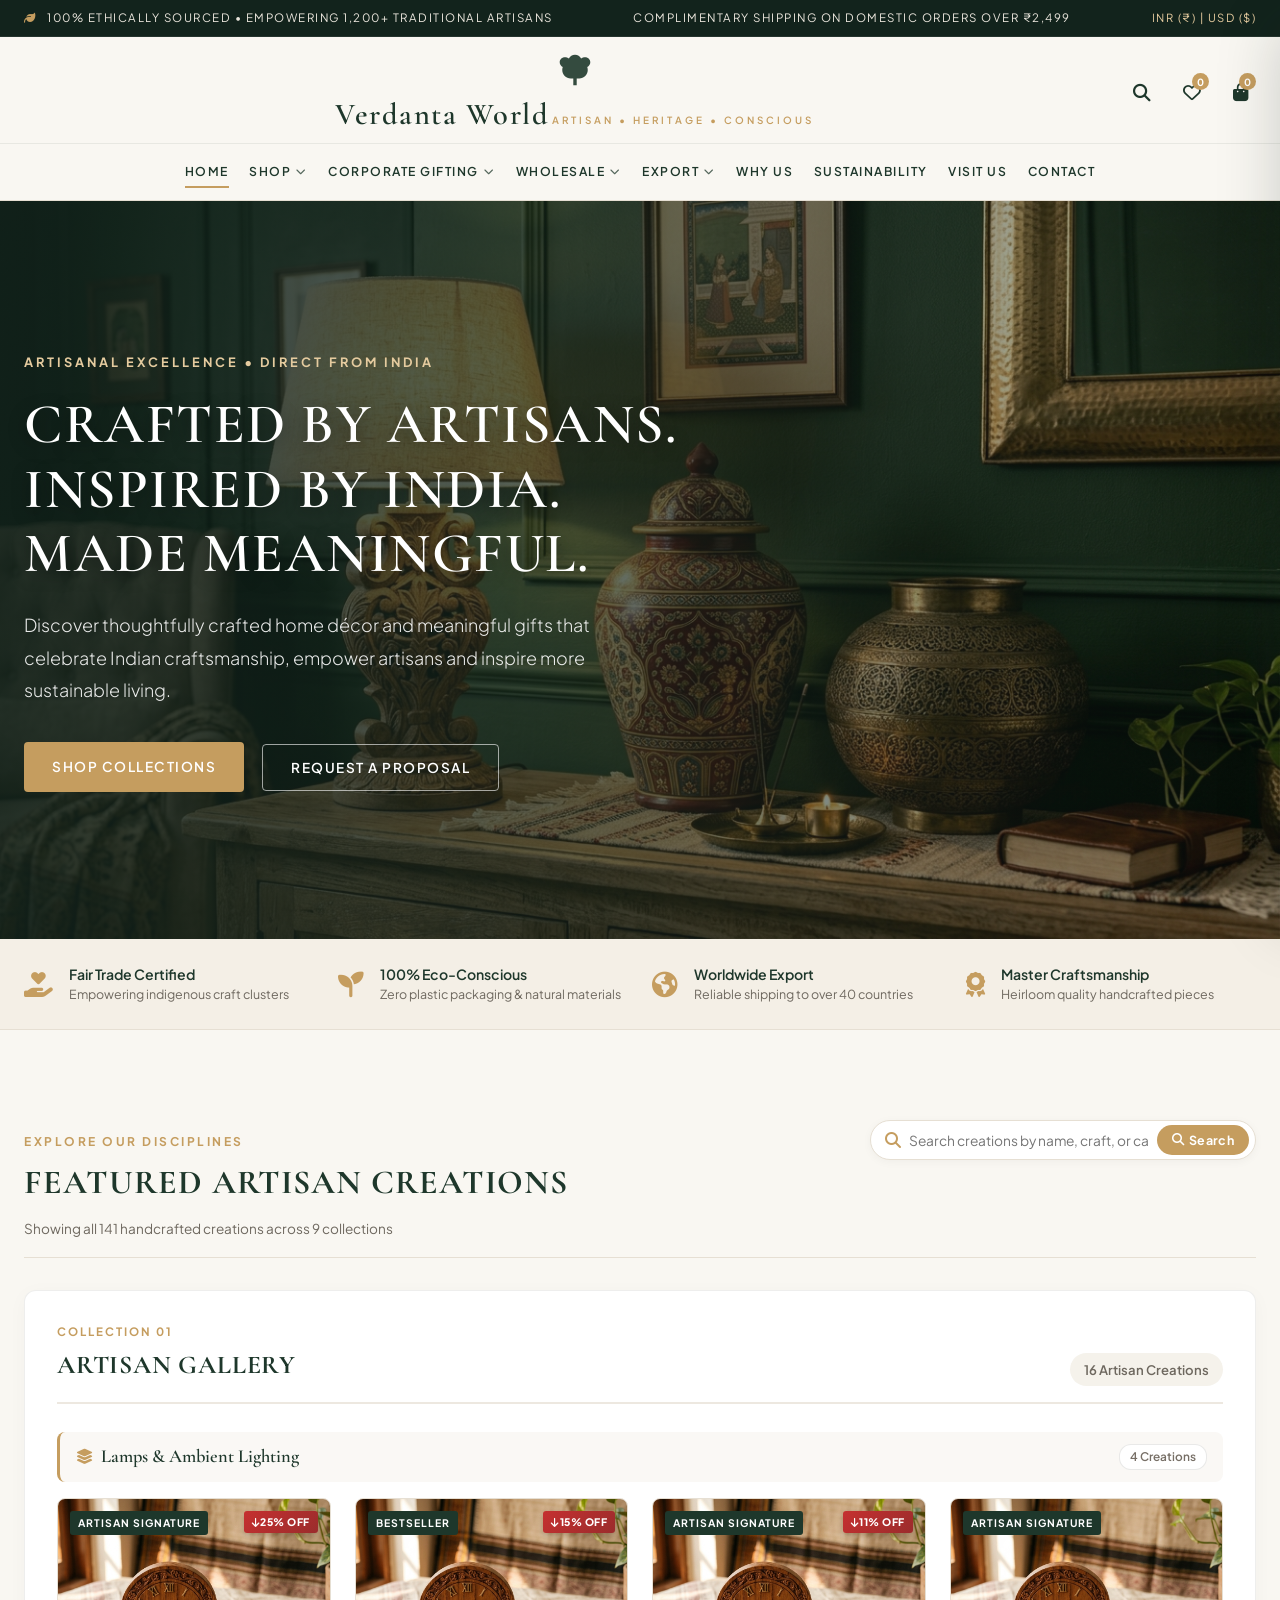
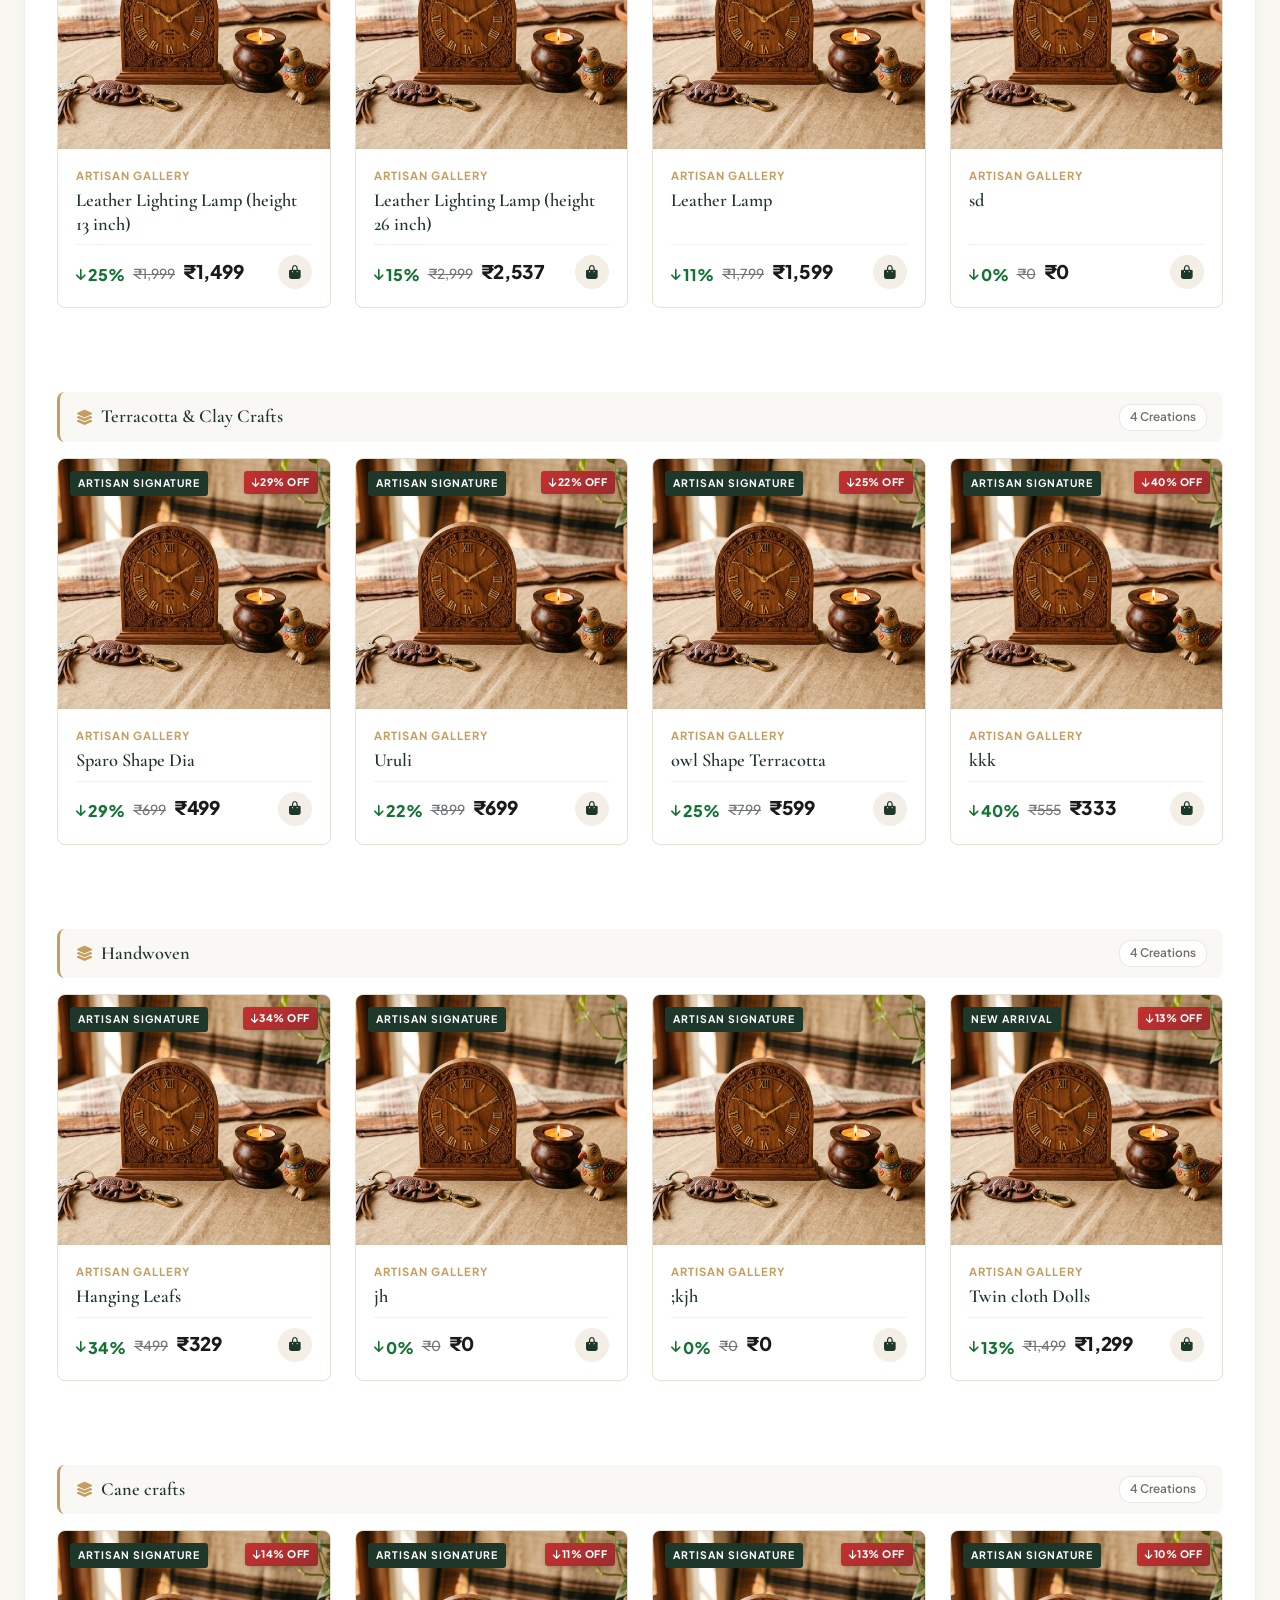
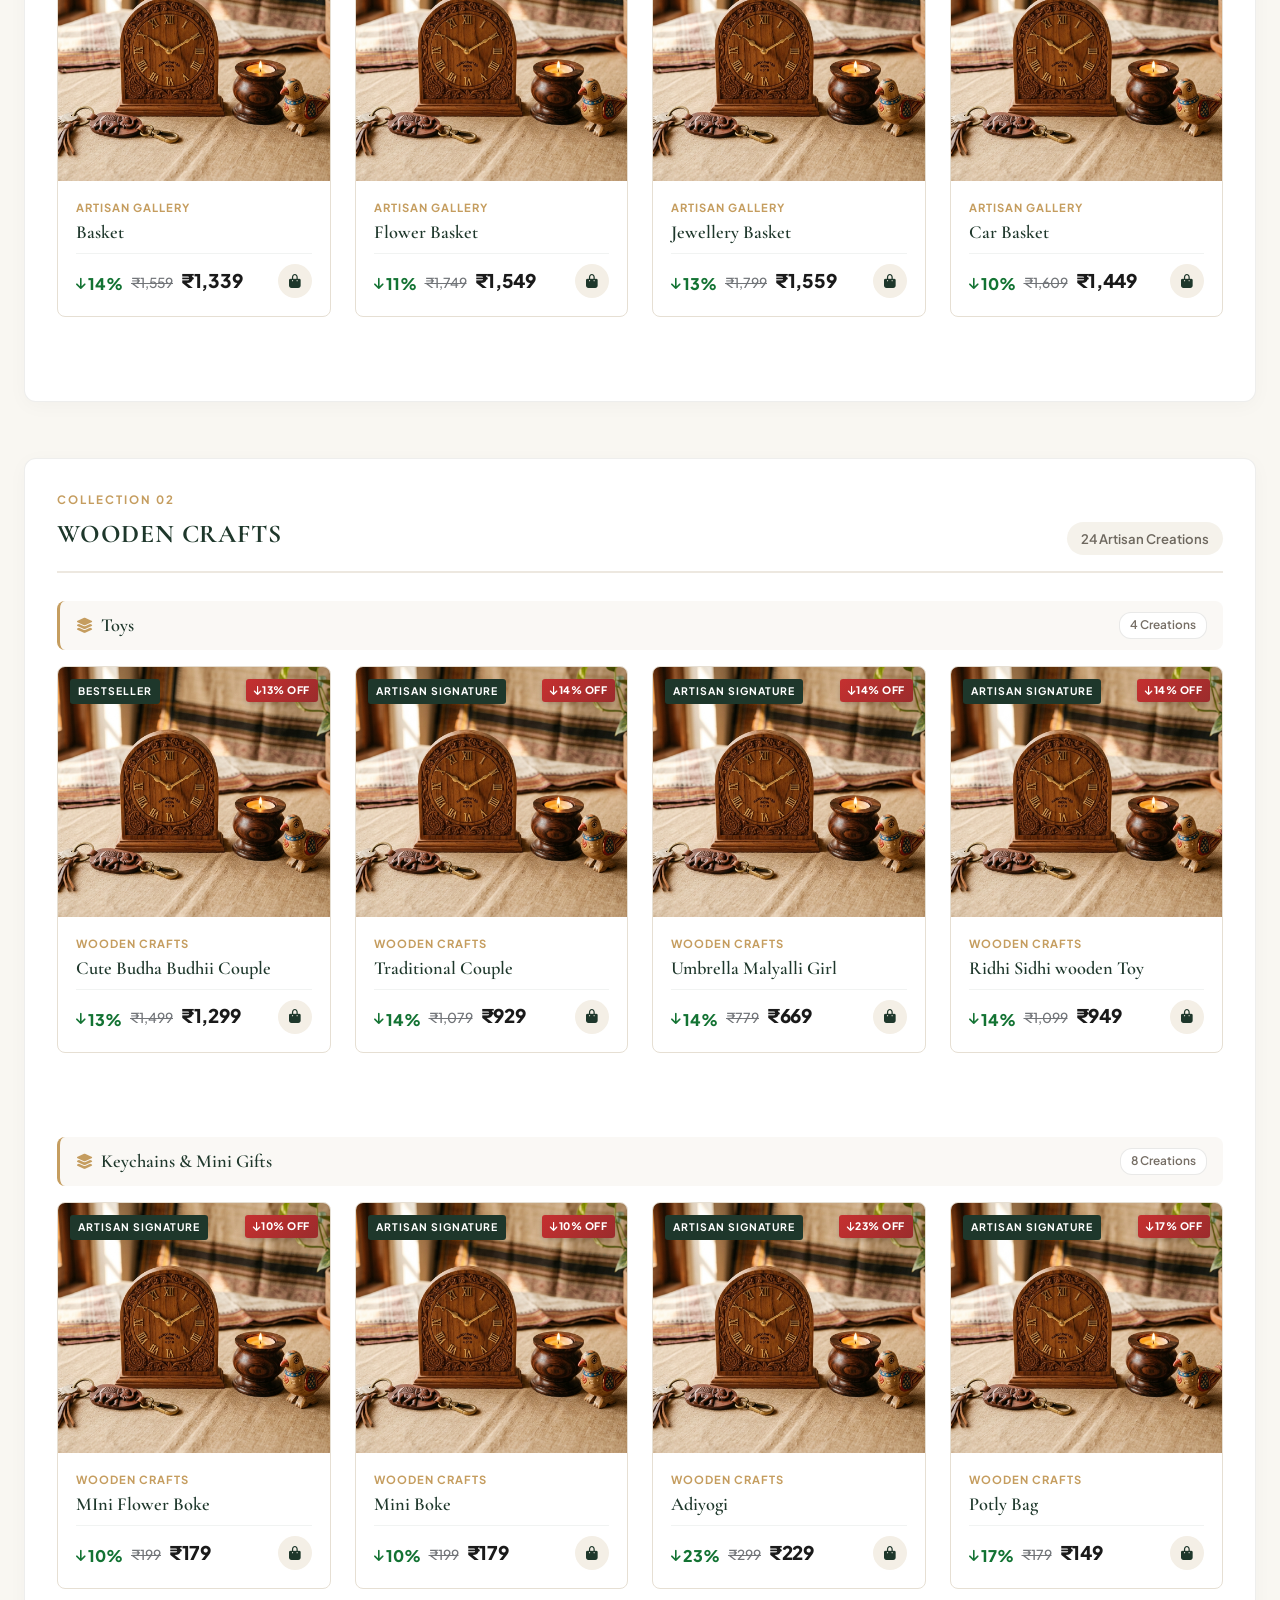
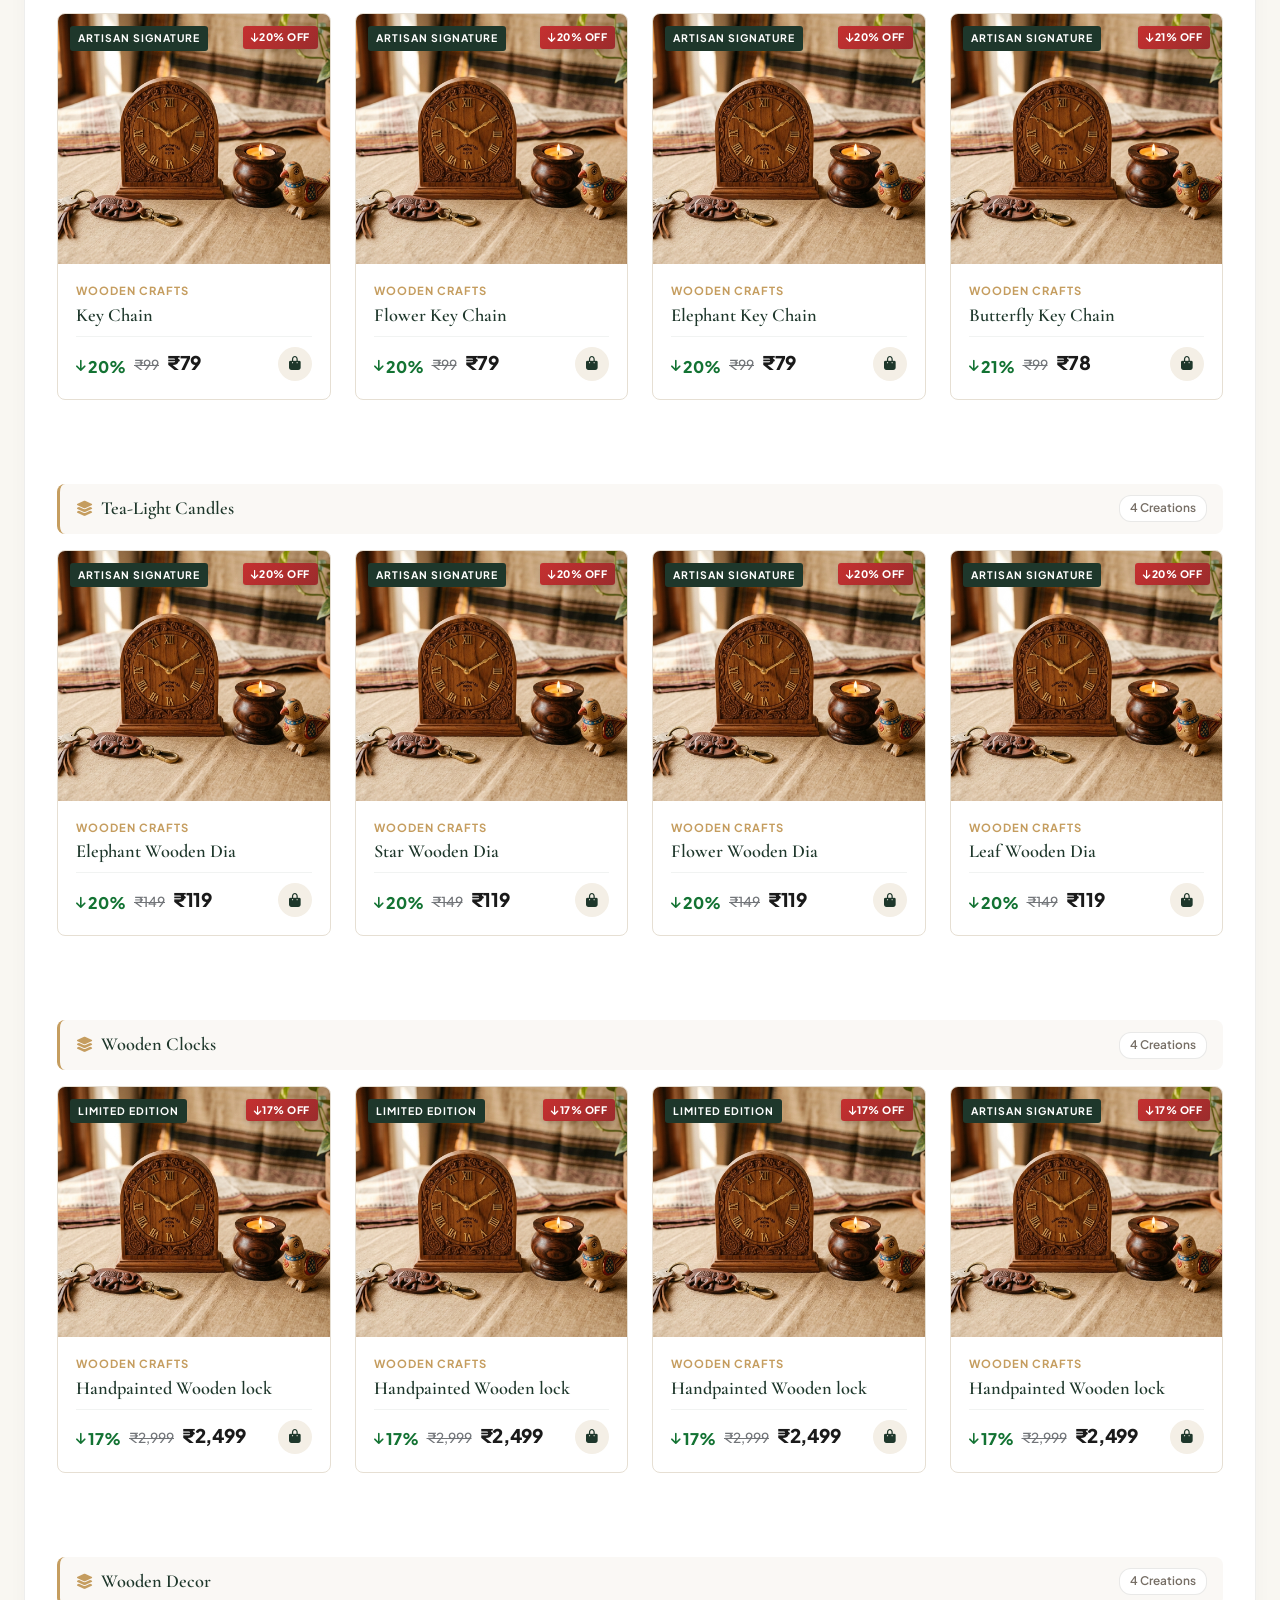
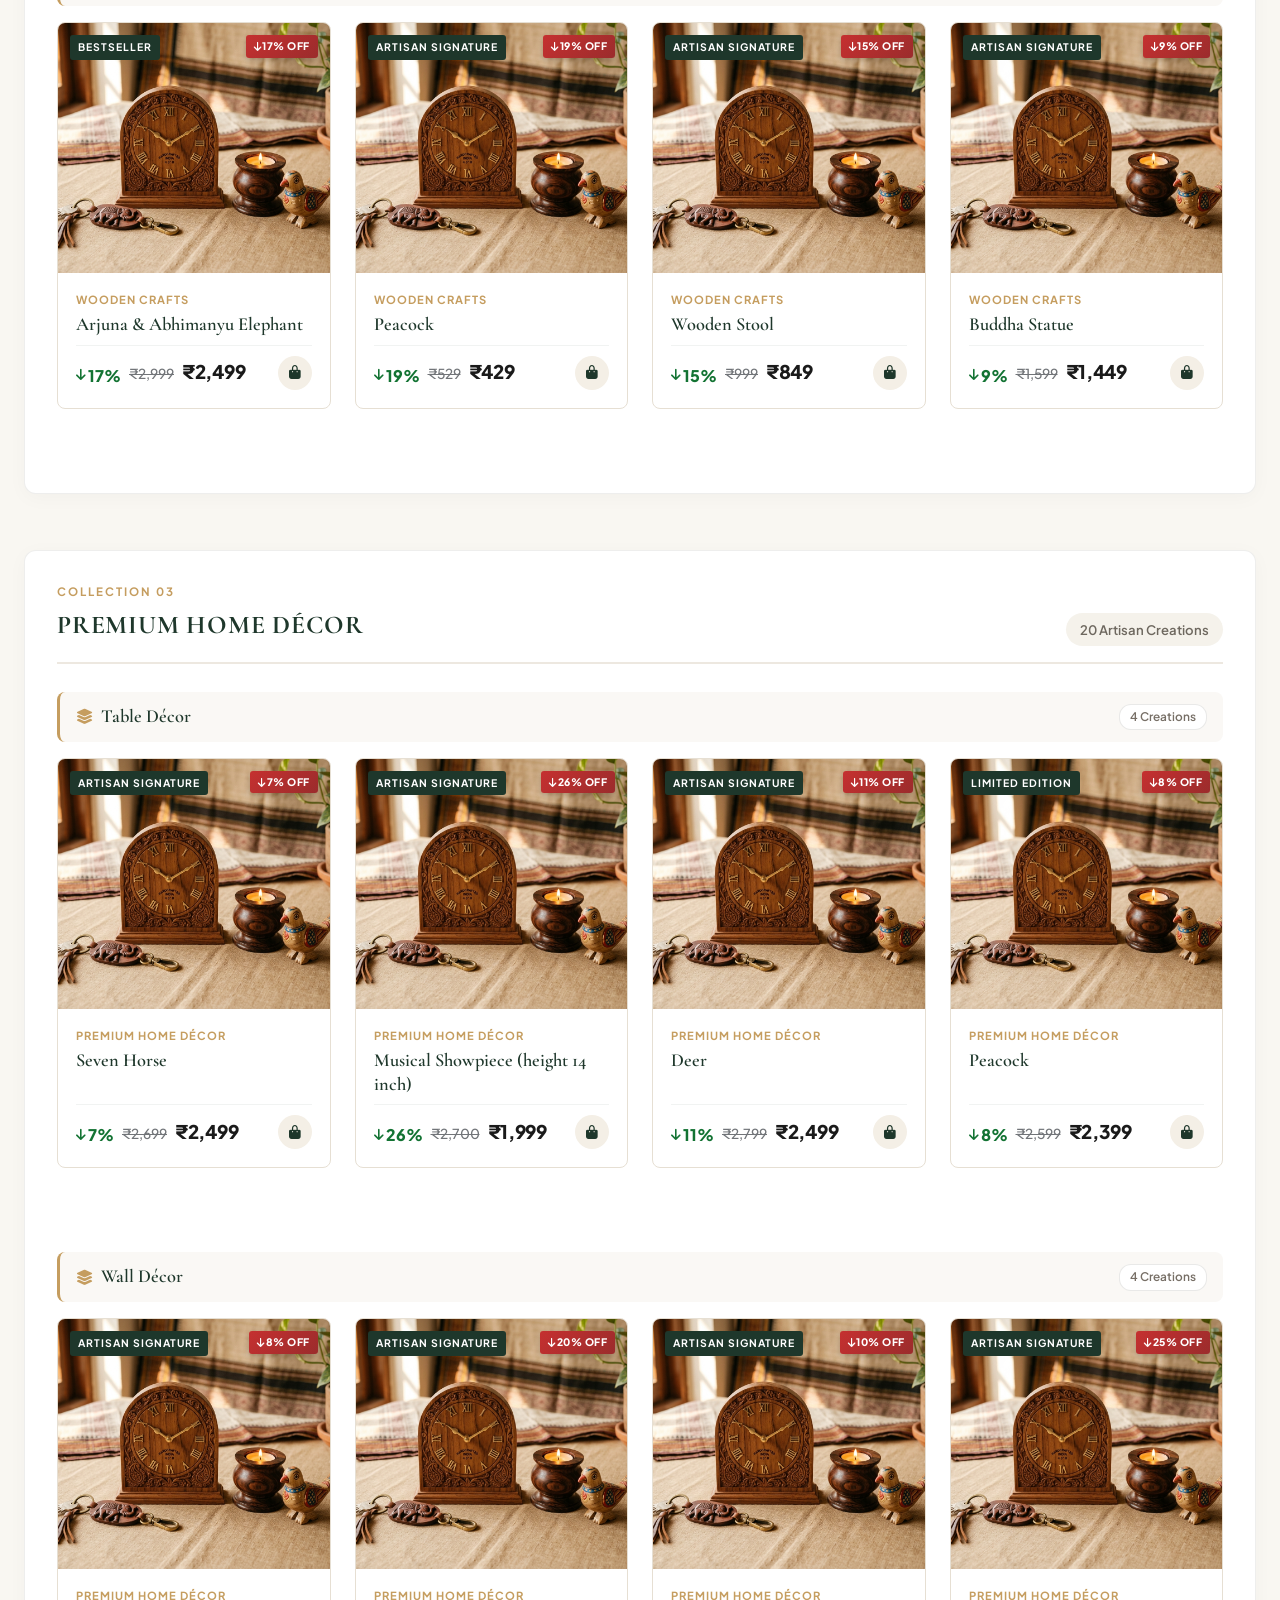
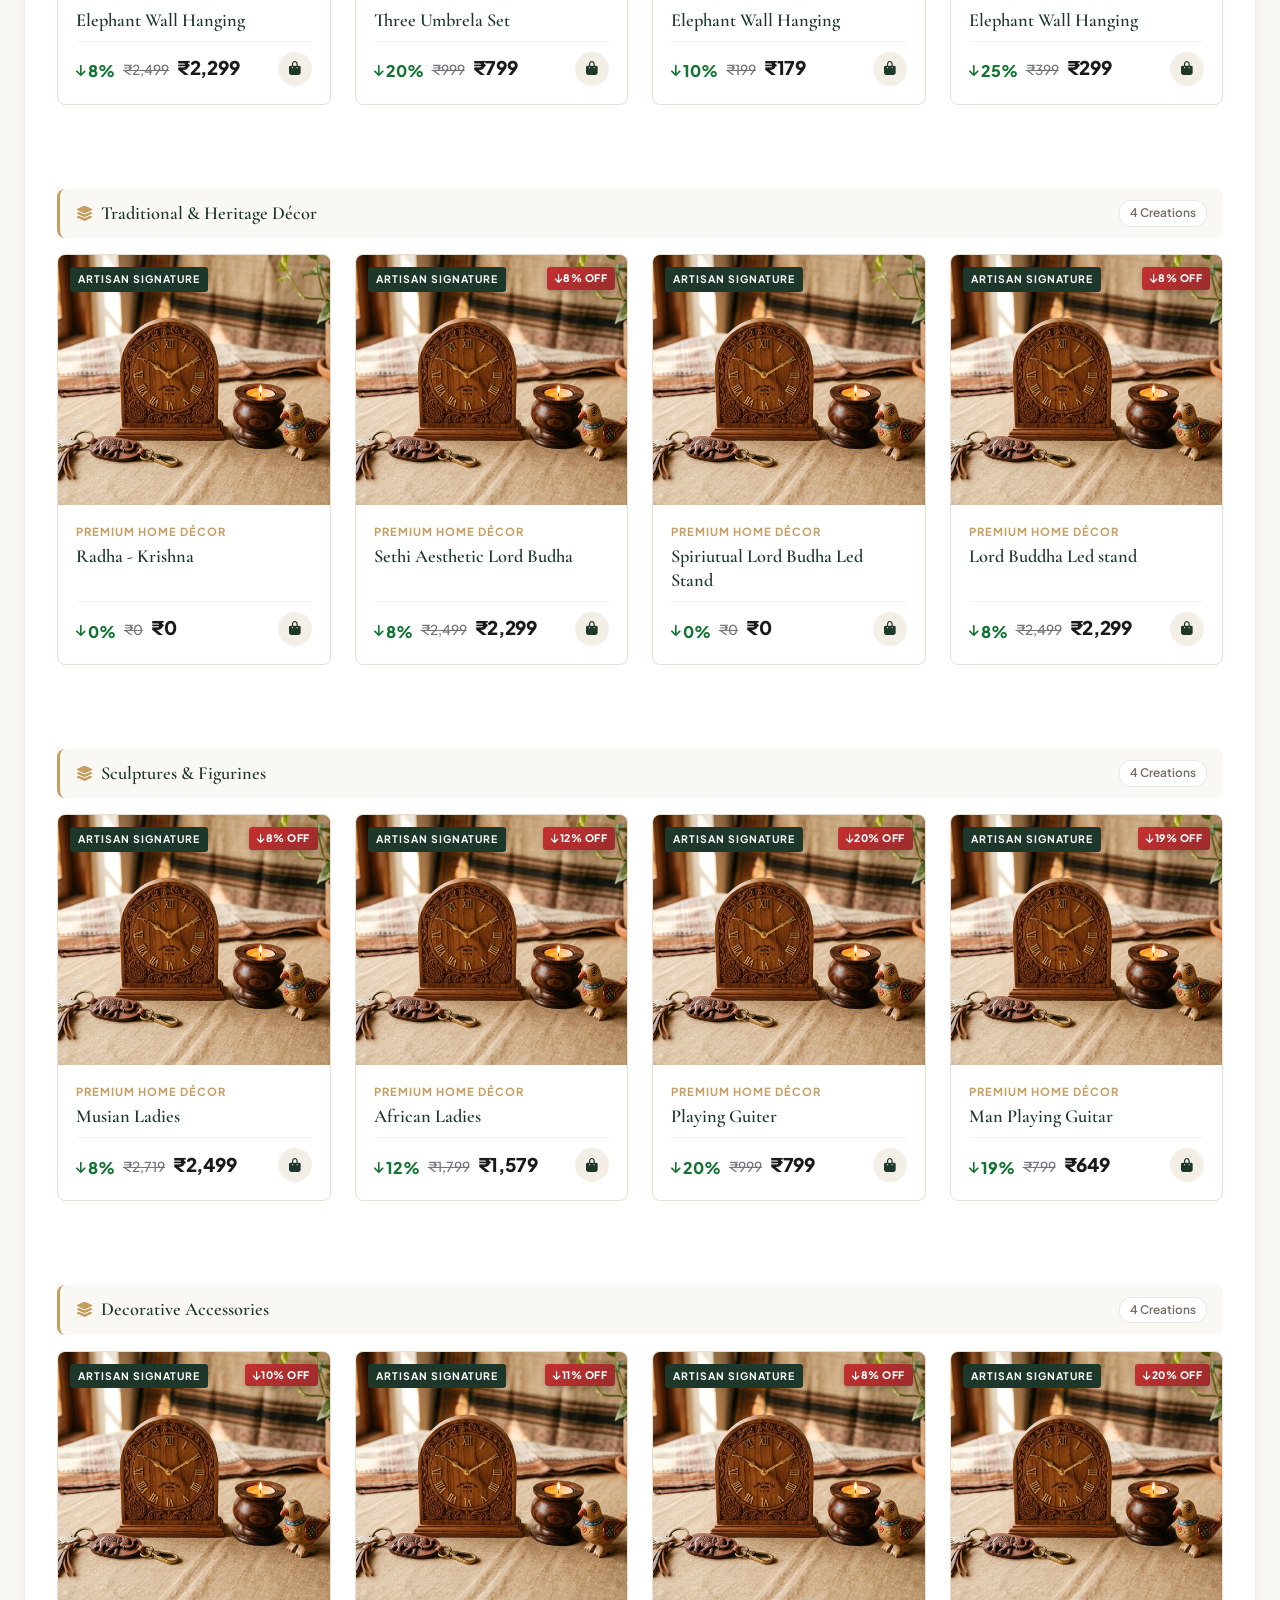
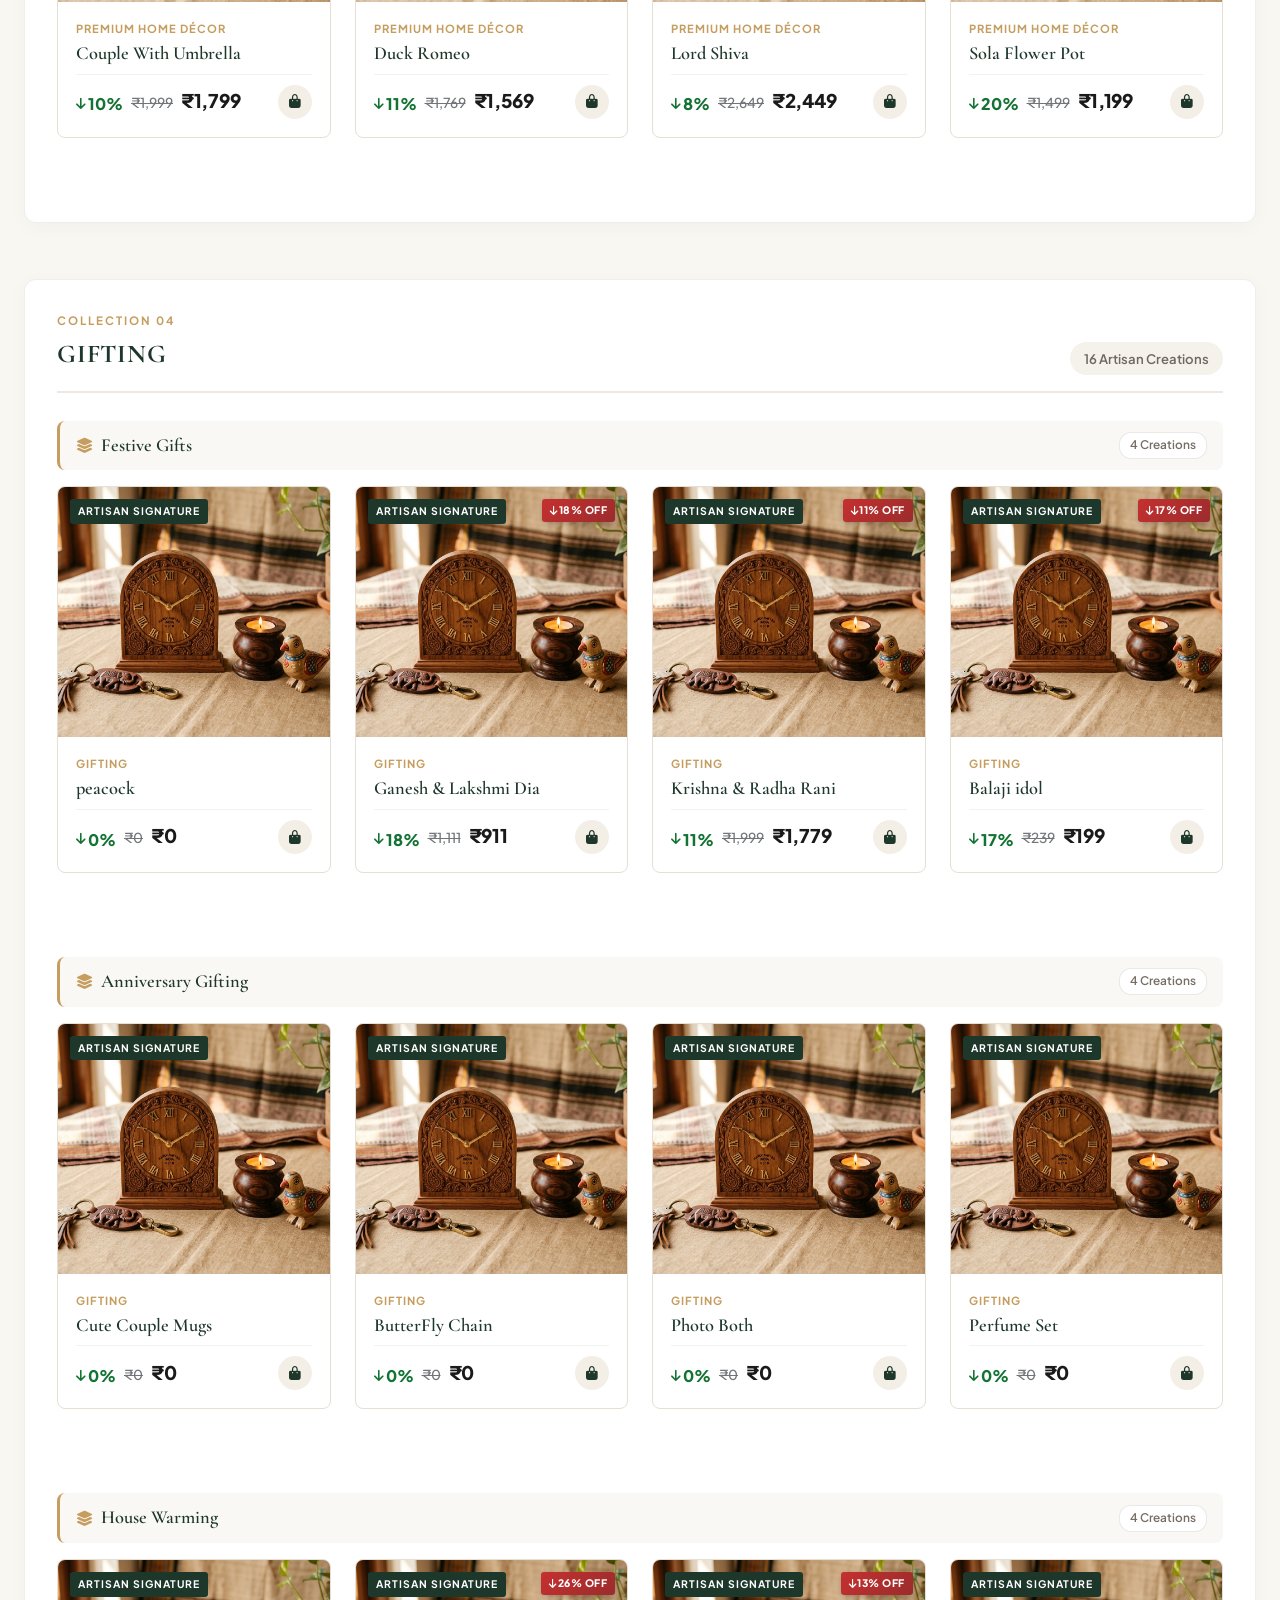
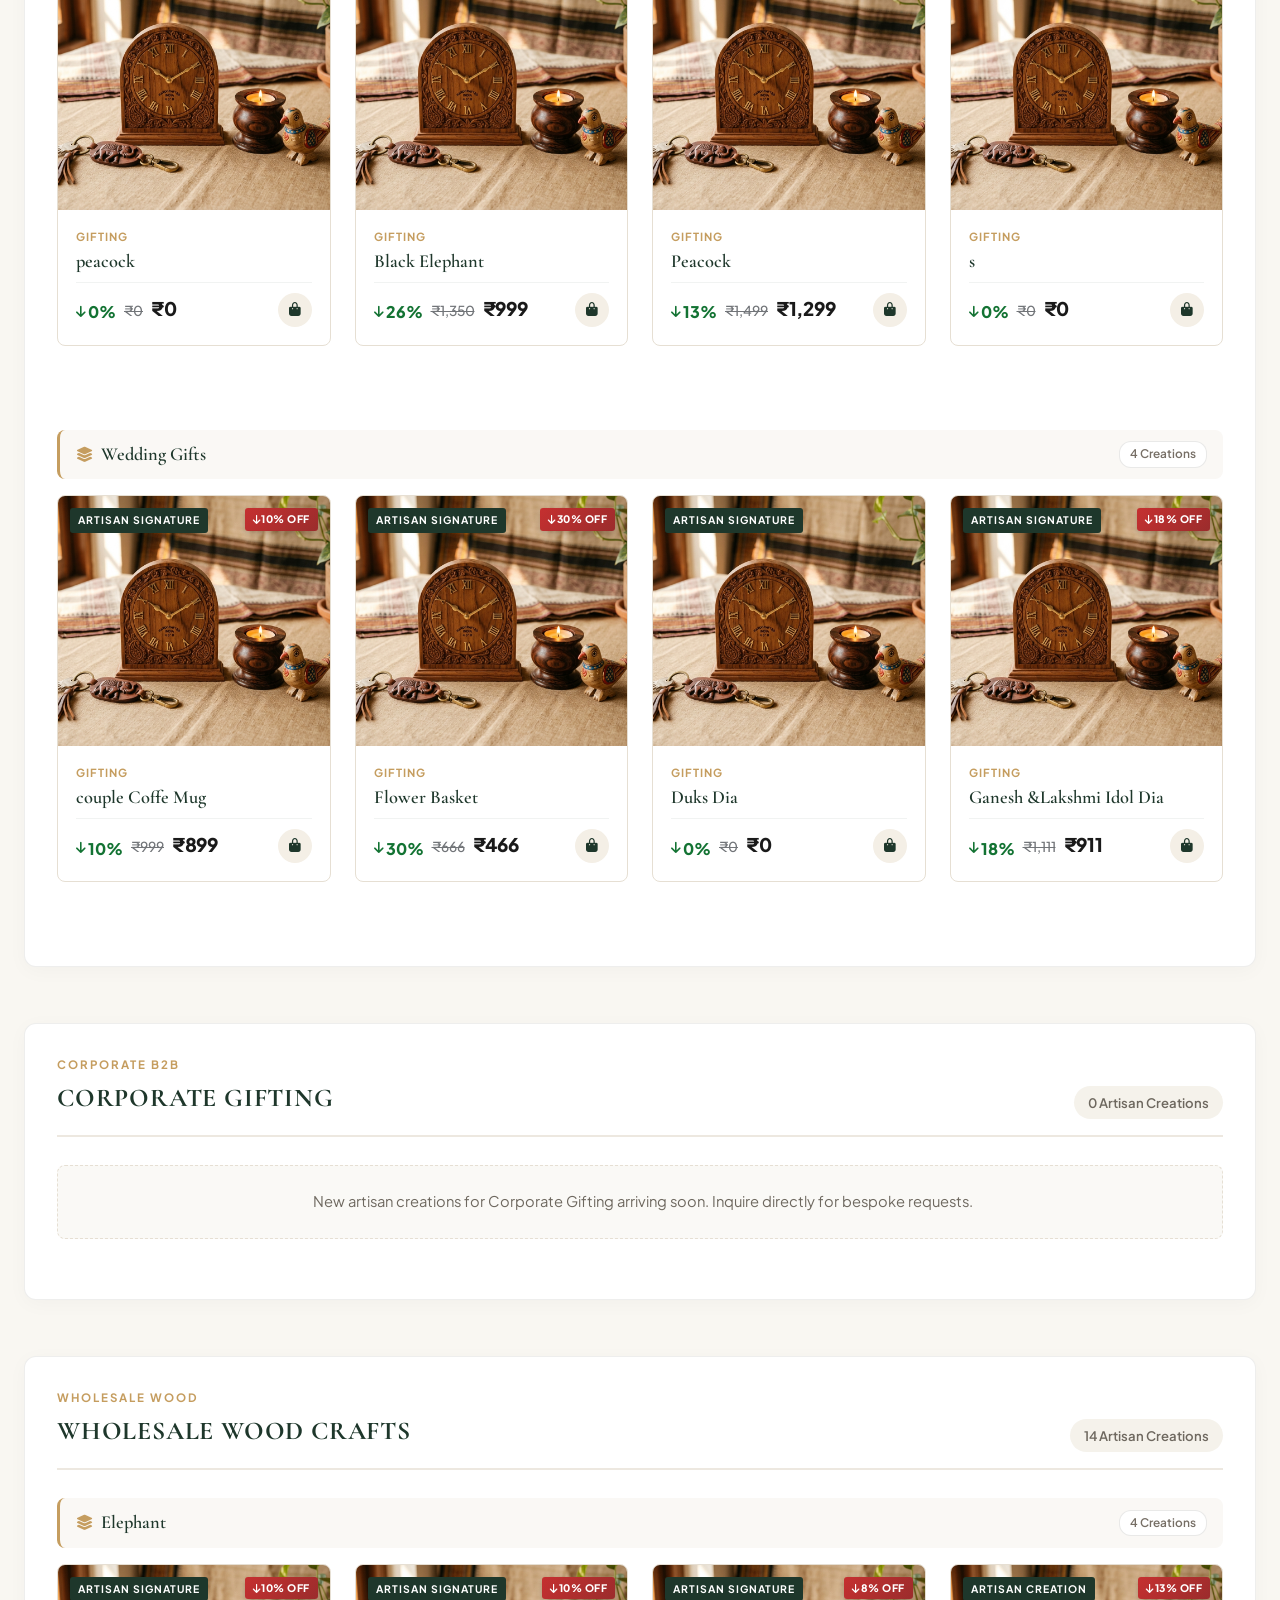
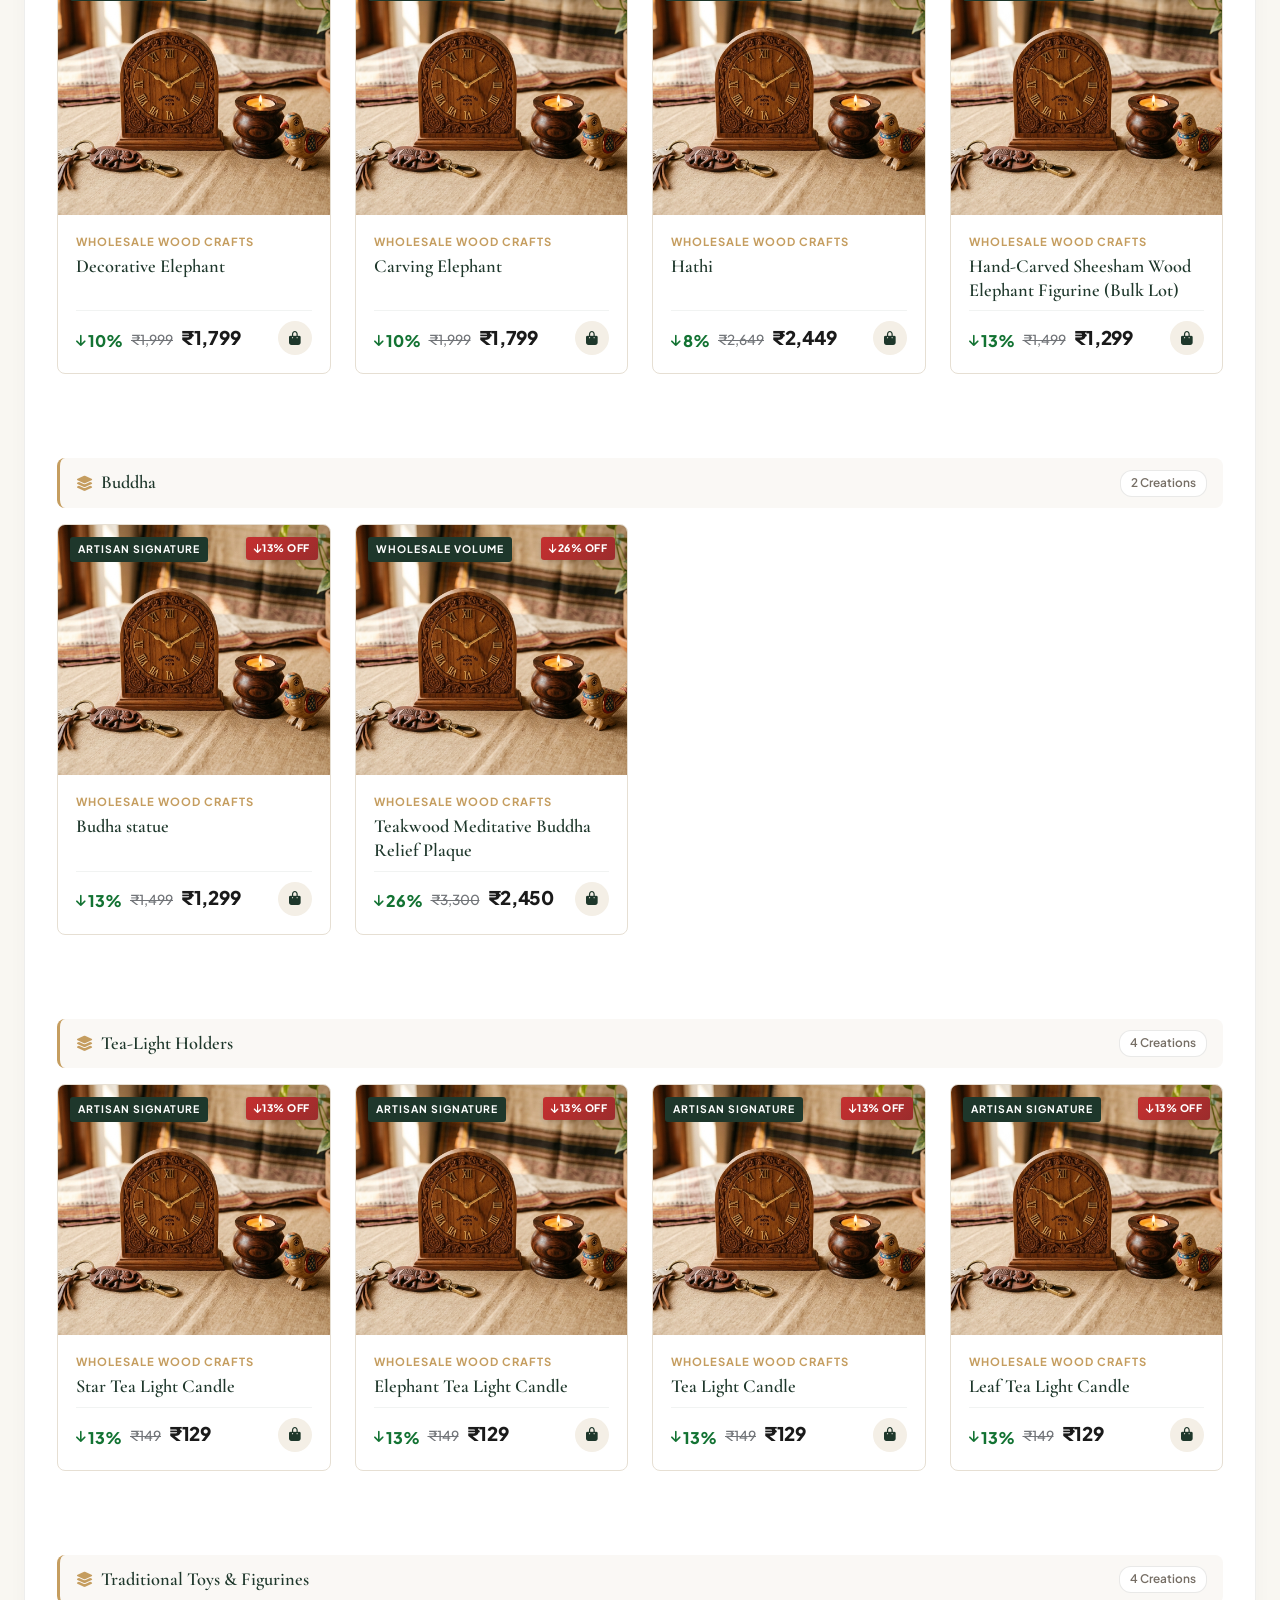
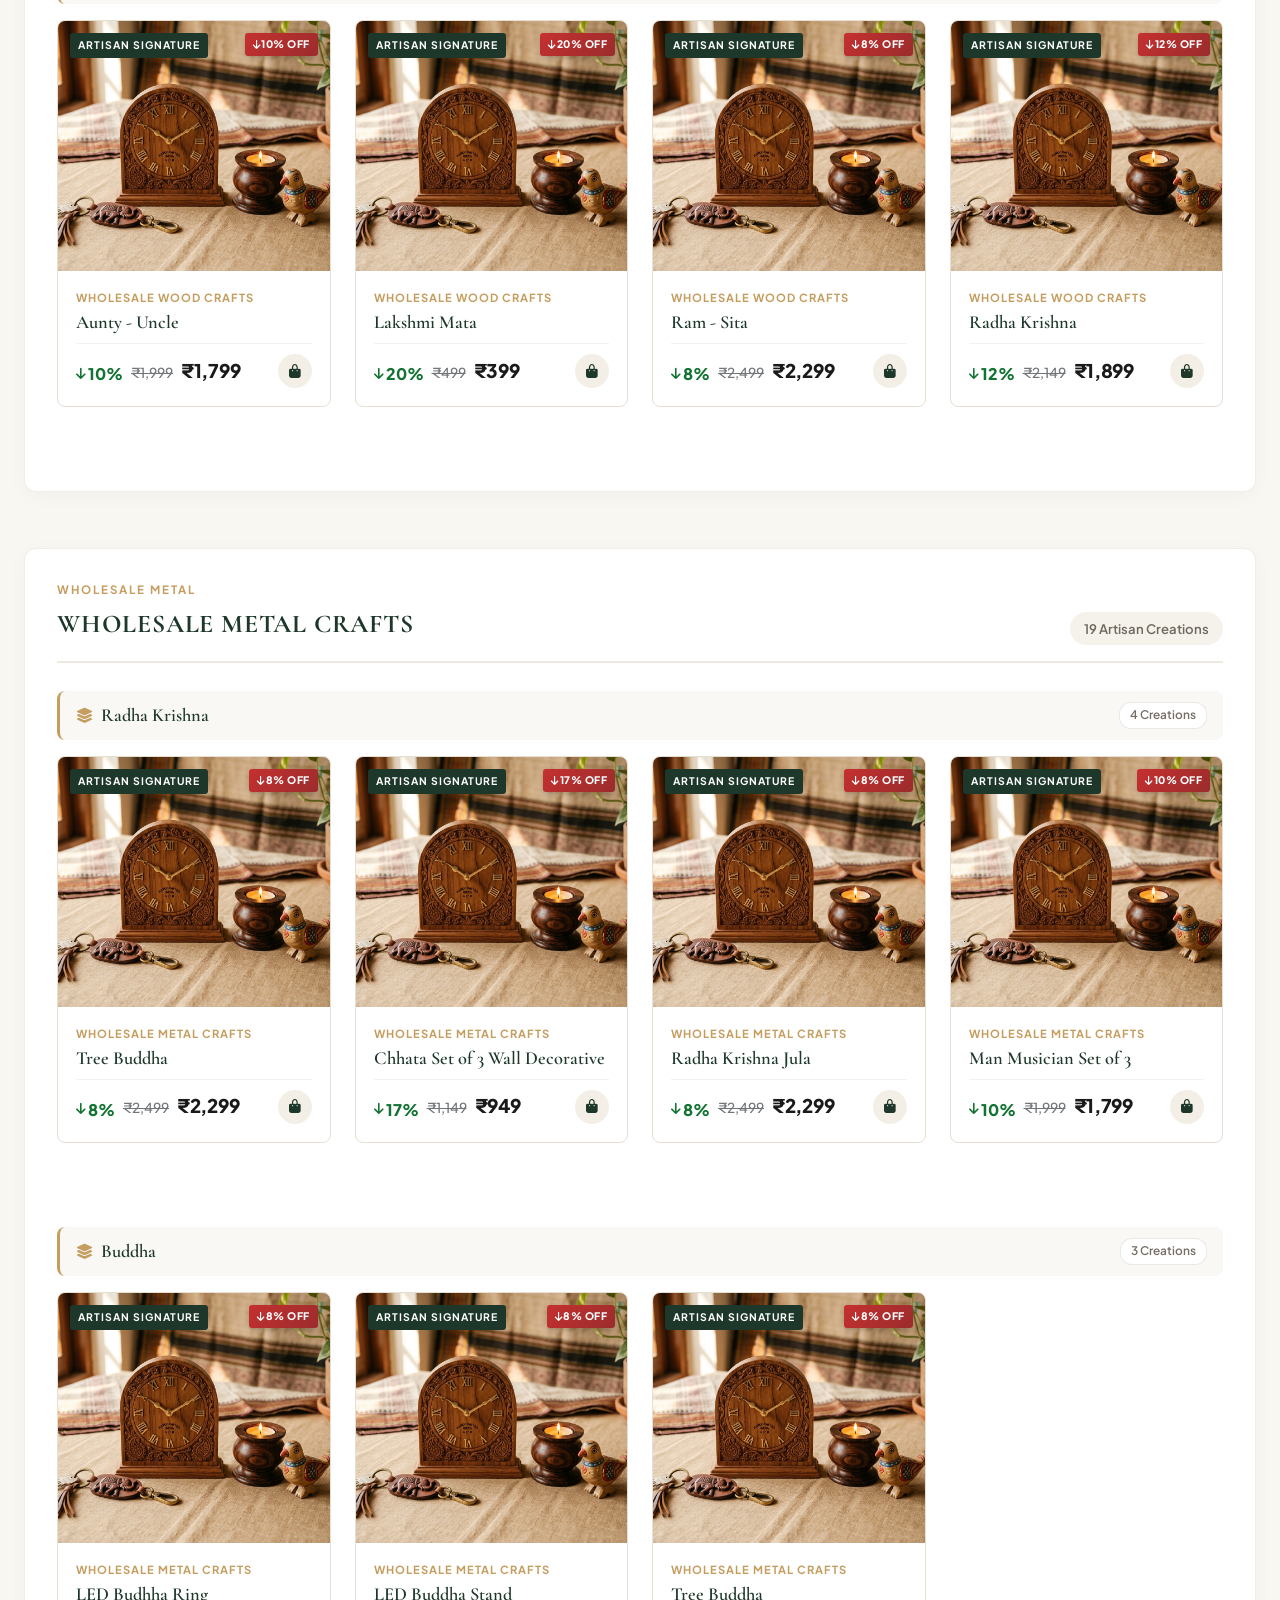
==== commit 3a4a7c40: "Update store UI, admin panel, dynamic hero & corporate cards, and clean gitignore" ====
--- a/index.html
+++ b/index.html
@@ -1,21 +1,26 @@
 <!DOCTYPE html>
 <html lang="en">
+
 <head>
   <meta charset="UTF-8">
   <meta name="viewport" content="width=device-width, initial-scale=1.0">
   <title>Verdanta World | Crafted by Artisans. Inspired by India.</title>
-  <meta name="description" content="Discover thoughtfully crafted Indian home décor, wooden crafts, artisan pottery, ESG corporate gifting, and bespoke personalized gifts celebrating master artisans.">
-  
+  <meta name="description"
+    content="Discover thoughtfully crafted Indian home décor, wooden crafts, artisan pottery, ESG corporate gifting, and bespoke personalized gifts celebrating master artisans.">
+
   <!-- Google Fonts -->
   <link rel="preconnect" href="https://fonts.googleapis.com">
   <link rel="preconnect" href="https://fonts.gstatic.com" crossorigin>
-  <link href="https://fonts.googleapis.com/css2?family=Caveat:wght@600;700&family=Cormorant+Garamond:ital,wght@0,400;0,500;0,600;0,700;1,400&family=Plus+Jakarta+Sans:wght@300;400;500;600;700&display=swap" rel="stylesheet">
-  
+  <link
+    href="https://fonts.googleapis.com/css2?family=Caveat:wght@600;700&family=Cormorant+Garamond:ital,wght@0,400;0,500;0,600;0,700;1,400&family=Plus+Jakarta+Sans:wght@300;400;500;600;700&display=swap"
+    rel="stylesheet">
+
   <!-- FontAwesome Icons for clean luxury iconography -->
   <link rel="stylesheet" href="https://cdnjs.cloudflare.com/ajax/libs/font-awesome/6.4.0/css/all.min.css">
-  
-  <link rel="stylesheet" href="style.css?v=20261011_v3">
+
+  <link rel="stylesheet" href="style.css?v=20261014_v5">
 </head>
+
 <body>
 
   <!-- Top Announcement Bar -->
@@ -32,7 +37,7 @@
   <!-- Header -->
   <header class="site-header" id="siteHeader">
     <div class="container header-inner">
-      
+
       <!-- Mobile Menu Button -->
       <button class="mobile-toggle-btn" id="mobileMenuBtn" aria-label="Toggle navigation">
         <i class="fa-solid fa-bars"></i>
@@ -43,7 +48,9 @@
         <div class="brand-icon">
           <!-- Elegant Artisan Tree Logo Mark matching Verdanta World -->
           <svg viewBox="0 0 40 40" width="34" height="34" fill="currentColor">
-            <path d="M20 2C16.8 2 14.1 3.8 12.8 6.5C11.5 5.6 9.8 5 8 5C4.7 5 2 7.7 2 11C2 13.5 3.5 15.6 5.6 16.5C5.2 17.6 5 18.8 5 20C5 25.5 9.5 30 15 30H18V38H22V30H25C30.5 30 35 25.5 35 20C35 18.8 34.8 17.6 34.4 16.5C36.5 15.6 38 13.5 38 11C38 7.7 35.3 5 32 5C30.2 5 28.5 5.6 27.2 6.5C25.9 3.8 23.2 2 20 2Z" opacity="0.9"/>
+            <path
+              d="M20 2C16.8 2 14.1 3.8 12.8 6.5C11.5 5.6 9.8 5 8 5C4.7 5 2 7.7 2 11C2 13.5 3.5 15.6 5.6 16.5C5.2 17.6 5 18.8 5 20C5 25.5 9.5 30 15 30H18V38H22V30H25C30.5 30 35 25.5 35 20C35 18.8 34.8 17.6 34.4 16.5C36.5 15.6 38 13.5 38 11C38 7.7 35.3 5 32 5C30.2 5 28.5 5.6 27.2 6.5C25.9 3.8 23.2 2 20 2Z"
+              opacity="0.9" />
           </svg>
         </div>
         <div class="brand-text">
@@ -54,10 +61,6 @@
 
       <!-- Right Action Icons -->
       <div class="header-actions">
-        <a href="admin.html" class="action-icon-btn admin-portal-btn" title="Admin Portal - Manage Products & Requests">
-          <i class="fa-solid fa-user-gear"></i>
-          <span class="admin-pill">Admin</span>
-        </a>
         <button class="action-icon-btn" id="searchTriggerBtn" title="Search catalog">
           <i class="fa-solid fa-magnifying-glass"></i>
         </button>
@@ -78,49 +81,69 @@
       <div class="container">
         <ul class="nav-links">
           <li><a href="#home" class="nav-link active">HOME</a></li>
-          
+
           <!-- Dropdown for Shop Categories -->
           <li class="has-dropdown shop-dropdown-item">
-            <a href="#categories" class="nav-link">SHOP <i class="fa-solid fa-chevron-down nav-caret"></i></a>
+            <a href="#categories" class="nav-link" onclick="filterAndScroll('all')">SHOP <i class="fa-solid fa-chevron-down nav-caret"></i></a>
             <div class="mega-dropdown">
               <div class="mega-dropdown-grid" id="shopMegaDropdownGrid">
                 <div class="mega-col">
                   <h4 class="mega-title">1. ARTISAN GALLERY</h4>
                   <ul class="mega-list">
-                    <li><a href="#categories" data-category="Artisan Gallery" data-sub="Lamps & Ambient Lighting"><i class="fa-solid fa-angle-right"></i> Lamps & Ambient Lighting</a></li>
-                    <li><a href="#categories" data-category="Artisan Gallery" data-sub="Terracotta & Clay Crafts"><i class="fa-solid fa-angle-right"></i> Terracotta & Clay Crafts</a></li>
-                    <li><a href="#categories" data-category="Artisan Gallery" data-sub="Handwoven"><i class="fa-solid fa-angle-right"></i> Handwoven</a></li>
-                    <li><a href="#categories" data-category="Artisan Gallery" data-sub="Cane crafts"><i class="fa-solid fa-angle-right"></i> Cane crafts</a></li>
-                    <li><a href="#categories" data-category="Artisan Gallery" data-sub="Artisan Décor"><i class="fa-solid fa-angle-right"></i> Artisan Décor</a></li>
+                    <li><a href="#categories" data-category="Artisan Gallery" data-sub="Lamps & Ambient Lighting"><i
+                          class="fa-solid fa-angle-right"></i> Lamps & Ambient Lighting</a></li>
+                    <li><a href="#categories" data-category="Artisan Gallery" data-sub="Terracotta & Clay Crafts"><i
+                          class="fa-solid fa-angle-right"></i> Terracotta & Clay Crafts</a></li>
+                    <li><a href="#categories" data-category="Artisan Gallery" data-sub="Handwoven"><i
+                          class="fa-solid fa-angle-right"></i> Handwoven</a></li>
+                    <li><a href="#categories" data-category="Artisan Gallery" data-sub="Cane crafts"><i
+                          class="fa-solid fa-angle-right"></i> Cane crafts</a></li>
+                    <li><a href="#categories" data-category="Artisan Gallery" data-sub="Artisan Décor"><i
+                          class="fa-solid fa-angle-right"></i> Artisan Décor</a></li>
                   </ul>
                 </div>
                 <div class="mega-col">
                   <h4 class="mega-title">2. WOODEN CRAFTS</h4>
                   <ul class="mega-list">
-                    <li><a href="#categories" data-category="Wooden Gallery" data-sub="Toys"><i class="fa-solid fa-angle-right"></i> Toys</a></li>
-                    <li><a href="#categories" data-category="Wooden Gallery" data-sub="Keychains & Mini Gifts"><i class="fa-solid fa-angle-right"></i> Keychains & Mini Gifts</a></li>
-                    <li><a href="#categories" data-category="Wooden Gallery" data-sub="Tea-Light Candles"><i class="fa-solid fa-angle-right"></i> Tea-Light Candles</a></li>
-                    <li><a href="#categories" data-category="Wooden Gallery" data-sub="Wooden Clocks"><i class="fa-solid fa-angle-right"></i> Wooden Clocks</a></li>
-                    <li><a href="#categories" data-category="Wooden Gallery" data-sub="Wooden Decor"><i class="fa-solid fa-angle-right"></i> Wooden Decor</a></li>
+                    <li><a href="#categories" data-category="Wooden Gallery" data-sub="Toys"><i
+                          class="fa-solid fa-angle-right"></i> Toys</a></li>
+                    <li><a href="#categories" data-category="Wooden Gallery" data-sub="Keychains & Mini Gifts"><i
+                          class="fa-solid fa-angle-right"></i> Keychains & Mini Gifts</a></li>
+                    <li><a href="#categories" data-category="Wooden Gallery" data-sub="Tea-Light Candles"><i
+                          class="fa-solid fa-angle-right"></i> Tea-Light Candles</a></li>
+                    <li><a href="#categories" data-category="Wooden Gallery" data-sub="Wooden Clocks"><i
+                          class="fa-solid fa-angle-right"></i> Wooden Clocks</a></li>
+                    <li><a href="#categories" data-category="Wooden Gallery" data-sub="Wooden Decor"><i
+                          class="fa-solid fa-angle-right"></i> Wooden Decor</a></li>
                   </ul>
                 </div>
                 <div class="mega-col">
                   <h4 class="mega-title">3. PREMIUM HOME DÉCOR</h4>
                   <ul class="mega-list">
-                    <li><a href="#categories" data-category="Premium Home Decor" data-sub="Table Décor"><i class="fa-solid fa-angle-right"></i> Table Décor</a></li>
-                    <li><a href="#categories" data-category="Premium Home Decor" data-sub="Wall Décor"><i class="fa-solid fa-angle-right"></i> Wall Décor</a></li>
-                    <li><a href="#categories" data-category="Premium Home Decor" data-sub="Traditional & Heritage Décor"><i class="fa-solid fa-angle-right"></i> Traditional & Heritage Décor</a></li>
-                    <li><a href="#categories" data-category="Premium Home Decor" data-sub="Sculptures & Figurines"><i class="fa-solid fa-angle-right"></i> Sculptures & Figurines</a></li>
+                    <li><a href="#categories" data-category="Premium Home Decor" data-sub="Table Décor"><i
+                          class="fa-solid fa-angle-right"></i> Table Décor</a></li>
+                    <li><a href="#categories" data-category="Premium Home Decor" data-sub="Wall Décor"><i
+                          class="fa-solid fa-angle-right"></i> Wall Décor</a></li>
+                    <li><a href="#categories" data-category="Premium Home Decor"
+                        data-sub="Traditional & Heritage Décor"><i class="fa-solid fa-angle-right"></i> Traditional &
+                        Heritage Décor</a></li>
+                    <li><a href="#categories" data-category="Premium Home Decor" data-sub="Sculptures & Figurines"><i
+                          class="fa-solid fa-angle-right"></i> Sculptures & Figurines</a></li>
                   </ul>
                 </div>
                 <div class="mega-col">
                   <h4 class="mega-title">4. GIFTING</h4>
                   <ul class="mega-list">
-                    <li><a href="#categories" data-category="Personalization Gifting" data-sub="Return Gifts"><i class="fa-solid fa-angle-right"></i> Return Gifts</a></li>
-                    <li><a href="#categories" data-category="Personalization Gifting" data-sub="Festive Gifts"><i class="fa-solid fa-angle-right"></i> Festive Gifts</a></li>
-                    <li><a href="#categories" data-category="Personalization Gifting" data-sub="Curated Gift Sets"><i class="fa-solid fa-angle-right"></i> Curated Gift Sets</a></li>
-                    <li><a href="#categories" data-category="Personalization Gifting" data-sub="Eco-Friendly Gifts"><i class="fa-solid fa-angle-right"></i> Eco-Friendly Gifts</a></li>
-                    <li><a href="#categories" data-category="Personalization Gifting" data-sub="Occasion Gifts"><i class="fa-solid fa-angle-right"></i> Occasion Gifts</a></li>
+                    <li><a href="#categories" data-category="Personalization Gifting" data-sub="Return Gifts"><i
+                          class="fa-solid fa-angle-right"></i> Return Gifts</a></li>
+                    <li><a href="#categories" data-category="Personalization Gifting" data-sub="Festive Gifts"><i
+                          class="fa-solid fa-angle-right"></i> Festive Gifts</a></li>
+                    <li><a href="#categories" data-category="Personalization Gifting" data-sub="Curated Gift Sets"><i
+                          class="fa-solid fa-angle-right"></i> Curated Gift Sets</a></li>
+                    <li><a href="#categories" data-category="Personalization Gifting" data-sub="Eco-Friendly Gifts"><i
+                          class="fa-solid fa-angle-right"></i> Eco-Friendly Gifts</a></li>
+                    <li><a href="#categories" data-category="Personalization Gifting" data-sub="Occasion Gifts"><i
+                          class="fa-solid fa-angle-right"></i> Occasion Gifts</a></li>
                   </ul>
                 </div>
               </div>
@@ -129,42 +152,54 @@
 
           <!-- Dropdown for Corporate Gifting -->
           <li class="has-dropdown corporate-dropdown-item">
-            <a href="#corporate" class="nav-link">CORPORATE GIFTING <i class="fa-solid fa-chevron-down nav-caret"></i></a>
+            <a href="#corporate" class="nav-link" onclick="openCorporateGifting(event, 'all')">CORPORATE GIFTING <i
+                class="fa-solid fa-chevron-down nav-caret"></i></a>
             <div class="corporate-menu-dropdown">
               <ul class="corporate-menu-list">
-                <li><a href="#corporate" onclick="openProposalModal('Employee Welcome & Onboarding')">1. EMPLOYEE WELCOME & ONBOARDING</a></li>
-                <li><a href="#corporate" onclick="openProposalModal('Employee Recognition & Milestones')">2. EMPLOYEE RECOGNITION & MILESTONES</a></li>
-                <li><a href="#corporate" onclick="openProposalModal('Festive & Celebration Gifting')">3. FESTIVE & CELEBRATION GIFTING</a></li>
-                <li><a href="#corporate" onclick="openProposalModal('Client, Partner & Executive Gifting')">4. CLIENT, PARTNER & EXECUTIVE GIFTING</a></li>
-                <li><a href="#corporate" onclick="openProposalModal('Sustainable & ESG Gifting')">5. SUSTAINABLE & ESG GIFTING</a></li>
-                <li><a href="#corporate" onclick="openProposalModal('Curated & Custom Corporate Gift Sets')">6. CURATED & CUSTOM CORPORATE GIFT SETS</a></li>
+                <li><a href="#corporate"
+                    onclick="openCorporateGifting(event, 'Employee Welcome & Onboarding')">1. EMPLOYEE WELCOME &
+                    ONBOARDING</a></li>
+                <li><a href="#corporate"
+                    onclick="openCorporateGifting(event, 'Employee Recognition & Milestones')">2. EMPLOYEE RECOGNITION &
+                    MILESTONES</a></li>
+                <li><a href="#corporate"
+                    onclick="openCorporateGifting(event, 'Festive & Celebration Gifting')">3. FESTIVE & CELEBRATION
+                    GIFTING</a></li>
+                <li><a href="#corporate"
+                    onclick="openCorporateGifting(event, 'Client, Partner & Executive Gifting')">4. CLIENT, PARTNER &
+                    EXECUTIVE GIFTING</a></li>
+                <li><a href="#corporate" onclick="openCorporateGifting(event, 'Sustainable & ESG Gifting')">5.
+                    SUSTAINABLE & ESG GIFTING</a></li>
+                <li><a href="#corporate"
+                    onclick="openCorporateGifting(event, 'Curated & Custom Corporate Gift Sets')">6. CURATED & CUSTOM
+                    CORPORATE GIFT SETS</a></li>
               </ul>
             </div>
           </li>
 
           <!-- Dropdown for Wholesale -->
           <li class="has-dropdown wholesale-dropdown-item">
-            <a href="#wholesale" class="nav-link">WHOLESALE <i class="fa-solid fa-chevron-down nav-caret"></i></a>
+            <a href="#categories" class="nav-link" onclick="filterByChannel('wholesale')">WHOLESALE <i class="fa-solid fa-chevron-down nav-caret"></i></a>
             <div class="split-menu-dropdown wholesale-menu-dropdown">
-              <div class="split-menu-grid">
+              <div class="split-menu-grid" id="wholesaleDropdownGrid">
                 <div class="split-menu-col">
-                  <h4 class="split-menu-header">WOOD</h4>
+                  <h4 class="split-menu-header"><a href="#categories" class="split-header-link" onclick="event.preventDefault(); filterAndScroll('Wholesale Wood Crafts');">WOOD</a></h4>
                   <ul class="split-menu-list">
-                    <li><a href="#wholesale" onclick="openProposalModal('Wholesale Wood - Elephant')">1. Elephant</a></li>
-                    <li><a href="#wholesale" onclick="openProposalModal('Wholesale Wood - Buddha')">2. Buddha</a></li>
-                    <li><a href="#wholesale" onclick="openProposalModal('Wholesale Wood - Tea-Light Holders')">3. Tea-Light Holders</a></li>
-                    <li><a href="#wholesale" onclick="openProposalModal('Wholesale Wood - Traditional Toys & Figurines')">4. Traditional Toys & Figurines</a></li>
-                    <li><a href="#wholesale" onclick="openProposalModal('Wholesale Wood - Decorative Boxes & Trays')">5. Decorative Boxes & Trays</a></li>
+                    <li><a href="#categories" data-category="Wholesale Wood Crafts" data-sub="Elephant">1. Elephant</a></li>
+                    <li><a href="#categories" data-category="Wholesale Wood Crafts" data-sub="Buddha">2. Buddha</a></li>
+                    <li><a href="#categories" data-category="Wholesale Wood Crafts" data-sub="Tea-Light Holders">3. Tea-Light Holders</a></li>
+                    <li><a href="#categories" data-category="Wholesale Wood Crafts" data-sub="Traditional Toys & Figurines">4. Traditional Toys & Figurines</a></li>
+                    <li><a href="#categories" data-category="Wholesale Wood Crafts" data-sub="Decorative Boxes & Trays">5. Decorative Boxes & Trays</a></li>
                   </ul>
                 </div>
                 <div class="split-menu-col">
-                  <h4 class="split-menu-header">METAL</h4>
+                  <h4 class="split-menu-header"><a href="#categories" class="split-header-link" onclick="event.preventDefault(); filterAndScroll('Wholesale Metal Crafts');">METAL</a></h4>
                   <ul class="split-menu-list">
-                    <li><a href="#wholesale" onclick="openProposalModal('Wholesale Metal - Radha Krishna')">1. Radha Krishna</a></li>
-                    <li><a href="#wholesale" onclick="openProposalModal('Wholesale Metal - Buddha')">2. Buddha</a></li>
-                    <li><a href="#wholesale" onclick="openProposalModal('Wholesale Metal - Musician Sets')">3. Musician Sets</a></li>
-                    <li><a href="#wholesale" onclick="openProposalModal('Wholesale Metal - Elephant & Animal')">4. Elephant & Animal</a></li>
-                    <li><a href="#wholesale" onclick="openProposalModal('Wholesale Metal - Artistic Wall Décor')">5. Artistic Wall Décor</a></li>
+                    <li><a href="#categories" data-category="Wholesale Metal Crafts" data-sub="Radha Krishna">1. Radha Krishna</a></li>
+                    <li><a href="#categories" data-category="Wholesale Metal Crafts" data-sub="Buddha">2. Buddha</a></li>
+                    <li><a href="#categories" data-category="Wholesale Metal Crafts" data-sub="Musician Sets">3. Musician Sets</a></li>
+                    <li><a href="#categories" data-category="Wholesale Metal Crafts" data-sub="Elephant & Animal">4. Elephant & Animal</a></li>
+                    <li><a href="#categories" data-category="Wholesale Metal Crafts" data-sub="Artistic Wall Décor">5. Artistic Wall Décor</a></li>
                   </ul>
                 </div>
               </div>
@@ -173,26 +208,26 @@
 
           <!-- Dropdown for Export -->
           <li class="has-dropdown export-dropdown-item">
-            <a href="#export" class="nav-link">EXPORT <i class="fa-solid fa-chevron-down nav-caret"></i></a>
+            <a href="#categories" class="nav-link" onclick="filterByChannel('export')">EXPORT <i class="fa-solid fa-chevron-down nav-caret"></i></a>
             <div class="split-menu-dropdown export-menu-dropdown">
-              <div class="split-menu-grid">
+              <div class="split-menu-grid" id="exportDropdownGrid">
                 <div class="split-menu-col">
-                  <h4 class="split-menu-header">WOOD</h4>
+                  <h4 class="split-menu-header"><a href="#categories" class="split-header-link" onclick="event.preventDefault(); filterAndScroll('Export Wood Crafts');">WOOD</a></h4>
                   <ul class="split-menu-list">
-                    <li><a href="#export" onclick="openProposalModal('Export Wood - Wooden Decorative Trays')">1. Wooden Decorative Trays</a></li>
-                    <li><a href="#export" onclick="openProposalModal('Export Wood - Wooden Boxes & Organisers')">2. Wooden Boxes & Organisers</a></li>
-                    <li><a href="#export" onclick="openProposalModal('Export Wood - Wooden Tea-Light Holders')">3. Wooden Tea-Light Holders</a></li>
-                    <li><a href="#export" onclick="openProposalModal('Export Wood - Figurines & Sculptural Décor')">4. Figurines & Sculptural Décor</a></li>
-                    <li><a href="#export" onclick="openProposalModal('Export Wood - Traditional Toys & Play Objects')">5. Traditional Toys & Play Objects</a></li>
+                    <li><a href="#categories" data-category="Export Wood Crafts" data-sub="Wooden Decorative Trays">1. Wooden Decorative Trays</a></li>
+                    <li><a href="#categories" data-category="Export Wood Crafts" data-sub="Wooden Boxes & Organisers">2. Wooden Boxes & Organisers</a></li>
+                    <li><a href="#categories" data-category="Export Wood Crafts" data-sub="Wooden Tea-Light Holders">3. Wooden Tea-Light Holders</a></li>
+                    <li><a href="#categories" data-category="Export Wood Crafts" data-sub="Figurines & Sculptural Décor">4. Figurines & Sculptural Décor</a></li>
+                    <li><a href="#categories" data-category="Export Wood Crafts" data-sub="Traditional Toys & Play Objects">5. Traditional Toys & Play Objects</a></li>
                   </ul>
                 </div>
                 <div class="split-menu-col">
-                  <h4 class="split-menu-header">METAL</h4>
+                  <h4 class="split-menu-header"><a href="#categories" class="split-header-link" onclick="event.preventDefault(); filterAndScroll('Export Metal Crafts');">METAL</a></h4>
                   <ul class="split-menu-list">
-                    <li><a href="#export" onclick="openProposalModal('Export Metal - Metal Sculptural Figurines')">1. Metal Sculptural Figurines</a></li>
-                    <li><a href="#export" onclick="openProposalModal('Export Metal - Metal Table & Wall Décor')">2. Metal Table & Wall Décor</a></li>
-                    <li><a href="#export" onclick="openProposalModal('Export Metal - Candle / Tea-Light Holders')">3. Candle / Tea-Light Holders</a></li>
-                    <li><a href="#export" onclick="openProposalModal('Export Metal - Indian Musician Sets')">4. Indian Musician Sets</a></li>
+                    <li><a href="#categories" data-category="Export Metal Crafts" data-sub="Metal Sculptural Figurines">1. Metal Sculptural Figurines</a></li>
+                    <li><a href="#categories" data-category="Export Metal Crafts" data-sub="Metal Table & Wall Décor">2. Metal Table & Wall Décor</a></li>
+                    <li><a href="#categories" data-category="Export Metal Crafts" data-sub="Candle / Tea-Light Holders">3. Candle / Tea-Light Holders</a></li>
+                    <li><a href="#categories" data-category="Export Metal Crafts" data-sub="Indian Musician Sets">4. Indian Musician Sets</a></li>
                   </ul>
                 </div>
               </div>
@@ -209,23 +244,24 @@
 
   <!-- Hero Section -->
   <section class="hero-section" id="home">
-    <div class="hero-backdrop" style="background-image: url('images/hero.jpg');"></div>
+    <div class="hero-backdrop" id="heroBackdrop" style="background-image: url('images/hero.jpg');"></div>
     <div class="hero-overlay"></div>
-    
+
     <div class="container hero-container">
       <div class="hero-content">
-        <span class="hero-eyebrow">ARTISANAL EXCELLENCE • DIRECT FROM INDIA</span>
-        <h1 class="hero-title">
+        <span class="hero-eyebrow" id="heroEyebrow">ARTISANAL EXCELLENCE • DIRECT FROM INDIA</span>
+        <h1 class="hero-title" id="heroTitle">
           CRAFTED BY ARTISANS.<br>
           INSPIRED BY INDIA.<br>
           MADE MEANINGFUL.
         </h1>
-        <p class="hero-subtitle">
-          Discover thoughtfully crafted home décor and meaningful gifts that celebrate Indian craftsmanship, empower artisans and inspire more sustainable living.
+        <p class="hero-subtitle" id="heroSubtitle">
+          Discover thoughtfully crafted home décor and meaningful gifts that celebrate Indian craftsmanship, empower
+          artisans and inspire more sustainable living.
         </p>
-        <div class="hero-buttons">
+        <div class="hero-buttons" id="heroButtons">
           <a href="#categories" class="btn btn-primary" id="heroShopBtn">SHOP COLLECTIONS</a>
-          <button class="btn btn-secondary" onclick="openProposalModal('General Inquiry')">REQUEST A PROPOSAL</button>
+          <button type="button" class="btn btn-secondary" id="heroProposalBtn" onclick="handleHeroSecondaryClick(event)">REQUEST A PROPOSAL</button>
         </div>
       </div>
     </div>
@@ -268,242 +304,166 @@
   <!-- SHOP BY COLLECTION (With User's Exact 5 Categories from Notebook) -->
   <section class="collections-section" id="categories">
     <div class="container">
-      
-      <div class="section-header">
-        <span class="section-eyebrow">EXPLORE OUR DISCIPLINES</span>
-        <h2 class="section-title">SHOP BY COLLECTION</h2>
-        <div class="section-separator"></div>
-        <p class="section-description">
-          Each piece reflects centuries of generational mastery, natural earthen materials, and sustainable Indian craft techniques.
-        </p>
-      </div>
-
-      <!-- Category Filter Tabs -->
-      <div class="category-tabs">
-        <button class="tab-btn active" data-filter="all">All Collections</button>
-        <button class="tab-btn" data-filter="Artisan Gallery">1. Artisan Gallery</button>
-        <button class="tab-btn" data-filter="Wooden Gallery">2. Wooden Gallery</button>
-        <button class="tab-btn" data-filter="Premium Home Decor">3. Premium Home Decor</button>
-        <button class="tab-btn" data-filter="Personalization Gifting">4. Gifting</button>
-      </div>
-
-      <!-- 4 Main Featured Shop Category Visual Cards (Grid) -->
-      <div class="category-cards-grid">
-        
-        <!-- 1. Artisan Gallery -->
-        <div class="category-card" data-category="Artisan Gallery">
-          <div class="category-card-image-wrap">
-            <img src="images/artisan-gallery.jpg" alt="Artisan Gallery - Indian Pottery, Lamp, Clay & Natural Grass" class="category-card-img" loading="lazy">
-            <div class="category-tag-badge">Collection 01</div>
-          </div>
-          <div class="category-card-content">
-            <h3 class="category-card-title">ARTISAN GALLERY</h3>
-            <ul class="subcategories-tag-list">
-              <li>• Lamp</li>
-              <li>• Terracotta Clay</li>
-              <li>• Natural Grass & Handwoven Gallery</li>
-            </ul>
-            <p class="category-card-snippet">Earthen terracotta vases, sculpted clay urns, and organic sabai grass handwoven creations.</p>
-            <button class="category-card-btn" onclick="filterAndScroll('Artisan Gallery')">EXPLORE ARTISAN GALLERY <i class="fa-solid fa-arrow-right"></i></button>
-          </div>
-        </div>
-
-        <!-- 2. Wooden Gallery -->
-        <div class="category-card" data-category="Wooden Gallery">
-          <div class="category-card-image-wrap">
-            <img src="images/wooden-gallery.jpg" alt="Wooden Gallery - Handcrafted Clock, Keychain, Toys, Candle Holders" class="category-card-img" loading="lazy">
-            <div class="category-tag-badge">Collection 02</div>
-          </div>
-          <div class="category-card-content">
-            <h3 class="category-card-title">WOODEN GALLERY</h3>
-            <ul class="subcategories-tag-list">
-              <li>• Clock</li>
-              <li>• Key Chain</li>
-              <li>• Toys</li>
-              <li>• Tea Light Candle</li>
-              <li>• Decor Products</li>
-            </ul>
-            <p class="category-card-snippet">Artisanal teak & rosewood carved desk clocks, animal keychains, traditional toys & candle holders.</p>
-            <button class="category-card-btn" onclick="filterAndScroll('Wooden Gallery')">EXPLORE WOODEN GALLERY <i class="fa-solid fa-arrow-right"></i></button>
-          </div>
-        </div>
-
-        <!-- 3. Premium Home Decor -->
-        <div class="category-card" data-category="Premium Home Decor">
-          <div class="category-card-image-wrap">
-            <img src="images/premium-decor.jpg" alt="Premium Home Decor - Table Decor, Wall Hanging Decor, Accessories" class="category-card-img" loading="lazy">
-            <div class="category-tag-badge">Collection 03</div>
-          </div>
-          <div class="category-card-content">
-            <h3 class="category-card-title">PREMIUM HOME DÉCOR</h3>
-            <ul class="subcategories-tag-list">
-              <li>• Table Decor</li>
-              <li>• Wall Hanging Decor</li>
-              <li>• Decorative Accessories</li>
-            </ul>
-            <p class="category-card-snippet">Sculptural brass accents, hammered urlis, contemporary geometric jute tapestries, and tabletop statement pieces.</p>
-            <button class="category-card-btn" onclick="filterAndScroll('Premium Home Decor')">EXPLORE HOME DÉCOR <i class="fa-solid fa-arrow-right"></i></button>
-          </div>
-        </div>
-
-        <!-- 4. Gifting / Personalization -->
-        <div class="category-card" data-category="Personalization Gifting">
-          <div class="category-card-image-wrap">
-            <img src="images/personalization.jpg" alt="Gifting - Artisan Return Gifts, Festive Sets & Bespoke Keepsakes" class="category-card-img" loading="lazy">
-            <div class="category-tag-badge">Collection 04</div>
-          </div>
-          <div class="category-card-content">
-            <h3 class="category-card-title">GIFTING & PERSONALIZATION</h3>
-            <ul class="subcategories-tag-list">
-              <li>• Return Gifts</li>
-              <li>• Festive Gifts</li>
-              <li>• Curated Gift Sets</li>
-              <li>• Bespoke Keepsakes</li>
-            </ul>
-            <p class="category-card-snippet">Artisan laser-engraved teak keepsake boxes, festive gift sets, return favors, and handcrafted keepsakes.</p>
-            <button class="category-card-btn" onclick="filterAndScroll('Personalization Gifting')">EXPLORE GIFTING <i class="fa-solid fa-arrow-right"></i></button>
-          </div>
-        </div>
-
-      </div>
 
       <!-- Curated Product Catalog Grid (Interactive Add to Cart & Quick View) -->
       <div class="products-header">
         <div>
-          <h3 class="products-section-title">FEATURED ARTISAN CREATIONS</h3>
+          <span class="section-eyebrow" style="margin-bottom: 4px; display: block;">EXPLORE OUR DISCIPLINES</span>
+          <h2 class="products-section-title" style="margin: 0 0 6px 0; font-family: var(--font-serif); font-size: 2.1rem; color: var(--color-primary);">FEATURED ARTISAN CREATIONS</h2>
           <span class="product-count-label" id="productsCountText">Showing all creations</span>
         </div>
-        <div class="products-header-actions" style="display: flex; gap: 10px; align-items: center; flex-wrap: wrap;">
-          <button class="btn btn-sm btn-primary" onclick="openCustomerAddProductModal()" style="padding: 10px 18px; font-size: 0.82rem; display: inline-flex; align-items: center; gap: 8px; background: var(--color-gold); color: #fff; border-radius: 4px; font-weight: 700; letter-spacing: 0.5px; box-shadow: 0 4px 12px rgba(197, 157, 95, 0.35);">
-            <i class="fa-solid fa-camera"></i> + Add Product Photo
-          </button>
-          <a href="admin.html" class="btn btn-sm btn-outline" style="padding: 10px 16px; font-size: 0.82rem; display: inline-flex; align-items: center; gap: 6px; border-radius: 4px; font-weight: 600;">
-            <i class="fa-solid fa-user-gear"></i> Admin Console
-          </a>
-        </div>
-      </div>
+        <div class="catalog-search-inline">
+          <i class="fa-solid fa-magnifying-glass" style="color: var(--color-gold);"></i>
+          <input type="text" id="catalogSearchInput" placeholder="Search creations by name, craft, or category..." onkeydown="if(event.key==='Enter') executeCatalogSearch()">
+          <button type="button" class="btn-search-exec" onclick="executeCatalogSearch()"><i class="fa-solid fa-magnifying-glass"></i> Search</button>
+        </div>
+      </div>
+      <div id="catalogActiveFilterBanner" style="display: none;"></div>
 
       <div class="product-catalog-flow" id="productCatalogGrid">
         <!-- Injected via JavaScript from categories & items list -->
       </div>
 
       <div class="catalog-cta-wrap">
-        <button class="btn btn-outline" id="loadMoreProductsBtn" onclick="toggleAllProducts()">VIEW COMPLETE ARTISAN CATALOGUE</button>
+        <button class="btn btn-outline" id="loadMoreProductsBtn" onclick="toggleAllProducts()">VIEW COMPLETE ARTISAN
+          CATALOGUE</button>
       </div>
 
     </div>
   </section>
 
-  <!-- CORPORATE GIFTING & ESG SOLUTIONS (Exact Match to Image 1 Center Layout) -->
+  <!-- CORPORATE GIFTING (Exact Match to User Reference Image) -->
   <section class="corporate-section" id="corporate">
+    <div id="corporate-products" style="position: relative; top: -90px; visibility: hidden;"></div>
     <div class="container">
-      
+
       <div class="corporate-header">
-        <span class="section-eyebrow">SUSTAINABLE PARTNERSHIPS</span>
         <h2 class="corporate-main-heading">CORPORATE GIFTING</h2>
-        <span class="corporate-sub-heading">Employee & Client Gifts & ESG Gifting</span>
-        <div class="section-separator"></div>
-      </div>
-
-      <!-- 4 Pillars of Corporate Gifting Grid -->
-      <div class="corporate-categories-grid">
-        <div class="corporate-category-box">
-          <div class="corporate-cat-header">
-            <span class="corporate-cat-num">01</span>
-            <h4 class="corporate-cat-title">Employee Gifting</h4>
-          </div>
-          <p class="corporate-cat-tagline">Celebrate milestones and inspire team loyalty with heirloom desk accents.</p>
-          <ul class="corporate-cat-list">
-            <li><a href="javascript:void(0)" onclick="openProposalModal('Onboarding & Welcome Hampers')"><i class="fa-solid fa-angle-right"></i> Onboarding & Welcome</a></li>
-            <li><a href="javascript:void(0)" onclick="openProposalModal('Desk Décor & Workspace Living')"><i class="fa-solid fa-angle-right"></i> Desk Décor & Living</a></li>
-            <li><a href="javascript:void(0)" onclick="openProposalModal('Work Anniversary & Milestone Trophies')"><i class="fa-solid fa-angle-right"></i> Milestone Trophies</a></li>
-            <li><a href="javascript:void(0)" onclick="openProposalModal('Workplace Wellness & Pause Rituals')"><i class="fa-solid fa-angle-right"></i> Workplace Wellness</a></li>
-            <li><a href="javascript:void(0)" onclick="openProposalModal('Eco Commute & Lifestyle')"><i class="fa-solid fa-angle-right"></i> Eco Commute & Lifestyle</a></li>
-          </ul>
-        </div>
-
-        <div class="corporate-category-box">
-          <div class="corporate-cat-header">
-            <span class="corporate-cat-num">02</span>
-            <h4 class="corporate-cat-title">Festive Gifting</h4>
-          </div>
-          <p class="corporate-cat-tagline">Honor traditions with brassware, deepams, and artisanal festive thalis.</p>
-          <ul class="corporate-cat-list">
-            <li><a href="javascript:void(0)" onclick="openProposalModal('Diwali Illuminations & Deepams')"><i class="fa-solid fa-angle-right"></i> Diwali Illuminations</a></li>
-            <li><a href="javascript:void(0)" onclick="openProposalModal('Pooja & Sacred Heritage Keepsakes')"><i class="fa-solid fa-angle-right"></i> Sacred Keepsakes</a></li>
-            <li><a href="javascript:void(0)" onclick="openProposalModal('Artisanal Confectionery & Dry Fruit Thalis')"><i class="fa-solid fa-angle-right"></i> Confectionery Thalis</a></li>
-            <li><a href="javascript:void(0)" onclick="openProposalModal('Festive Home Accents & Door Décor')"><i class="fa-solid fa-angle-right"></i> Festive Home Accents</a></li>
-            <li><a href="javascript:void(0)" onclick="openProposalModal('New Year & Solstice Reflections')"><i class="fa-solid fa-angle-right"></i> New Year Reflections</a></li>
-          </ul>
-        </div>
-
-        <div class="corporate-category-box">
-          <div class="corporate-cat-header">
-            <span class="corporate-cat-num">03</span>
-            <h4 class="corporate-cat-title">Custom Gift Kits</h4>
-          </div>
-          <p class="corporate-cat-tagline">Curate bespoke combinations with custom monograms and branded packaging.</p>
-          <ul class="corporate-cat-list">
-            <li><a href="javascript:void(0)" onclick="openProposalModal('Executive Leadership Boxes')"><i class="fa-solid fa-angle-right"></i> Executive Leadership</a></li>
-            <li><a href="javascript:void(0)" onclick="openProposalModal('Conference & Delegate Kits')"><i class="fa-solid fa-angle-right"></i> Conference & Delegate</a></li>
-            <li><a href="javascript:void(0)" onclick="openProposalModal('Client Appreciation & Relationship Hampers')"><i class="fa-solid fa-angle-right"></i> Client Appreciation</a></li>
-            <li><a href="javascript:void(0)" onclick="openProposalModal('Bespoke Multi-Craft Fusion Boxes')"><i class="fa-solid fa-angle-right"></i> Multi-Craft Fusion</a></li>
-            <li><a href="javascript:void(0)" onclick="openProposalModal('Monogrammed & Branded Collections')"><i class="fa-solid fa-angle-right"></i> Monogrammed Collections</a></li>
-          </ul>
-        </div>
-
-        <div class="corporate-category-box">
-          <div class="corporate-cat-header">
-            <span class="corporate-cat-num">04</span>
-            <h4 class="corporate-cat-title">ESG / Impact Gifting</h4>
-          </div>
-          <p class="corporate-cat-tagline">Verified fair-wage artisan products, plastic-free circular packaging.</p>
-          <ul class="corporate-cat-list">
-            <li><a href="javascript:void(0)" onclick="openProposalModal('Zero-Waste & Circular Living')"><i class="fa-solid fa-angle-right"></i> Zero-Waste Living</a></li>
-            <li><a href="javascript:void(0)" onclick="openProposalModal('Women Artisan Collective Specials')"><i class="fa-solid fa-angle-right"></i> Women Collectives</a></li>
-            <li><a href="javascript:void(0)" onclick="openProposalModal('Indigenous & Endangered Craft Revival')"><i class="fa-solid fa-angle-right"></i> Craft Revival</a></li>
-            <li><a href="javascript:void(0)" onclick="openProposalModal('Biodegradable Dining & Pantry Gifts')"><i class="fa-solid fa-angle-right"></i> Biodegradable Dining</a></li>
-            <li><a href="javascript:void(0)" onclick="openProposalModal('Carbon-Neutral Certified Hampers')"><i class="fa-solid fa-angle-right"></i> Carbon-Neutral Hampers</a></li>
-          </ul>
-        </div>
-      </div>
-
-      <div class="corporate-grid">
-        
-        <!-- Left Image Card: ESG Hamper Box -->
-        <div class="corporate-visual-card">
-          <div class="corporate-img-box">
-            <img src="images/esg-corporate.jpg" alt="Eco-Growth ESG Corporate Gifting Kit" loading="lazy">
-            <div class="img-badge-pill">ESG Gifting</div>
-          </div>
-          <div class="corporate-card-caption">
-            <h4>Employee Appreciation Gift Kit</h4>
-            <p>Handmade seed paper journal, pure hammered copper tumbler, bamboo pen, and natural beeswax candle in biodegradable kraft gift packaging.</p>
-          </div>
-        </div>
-
-        <!-- Right Image Card: Luxury Ribbon Gifting Experience -->
-        <div class="corporate-visual-card">
-          <div class="corporate-img-box">
-            <img src="images/corporate-lifestyle.jpg" alt="Artisan Client Gift Box with Natural Fabric Ribbon" loading="lazy">
-            <div class="img-badge-pill">Customization Kit</div>
-          </div>
-          <div class="corporate-card-caption">
-            <h4>Bespoke Executive Client Hampers</h4>
-            <p>Tailored corporate identity integration, custom-stamped foil logos, handwritten artisan thank-you notes, and zero-plastic certification.</p>
-          </div>
-        </div>
-
+        <span class="corporate-sub-heading">Employee &amp; Client Gifts &amp; ESG Gifting</span>
+        <div class="corporate-gold-divider"></div>
+      </div>
+
+      <!-- 6 CORPORATE GIFTING CATEGORY CARDS (Responsive 3x2 Grid Matching Reference Image) -->
+      <div class="corporate-reference-grid" id="corporateCardsGrid">
+        <div class="corp-card-ref" id="card-corp-welcome">
+          <div class="corp-card-img-wrap">
+            <img src="uploads/products/corp_1791991264_907783.jpg" alt="EMPLOYEE WELCOME &amp; ONBOARDING" loading="lazy" onerror="this.onerror=null; this.src='images/corporate/corp-welcome.jpg';">
+          </div>
+          <div class="corp-card-body-ref">
+            <div class="corp-card-head-row">
+              <div class="corp-card-icon-pill">
+                <i class="fa-solid fa-leaf"></i>
+              </div>
+              <h3 class="corp-card-title-ref">EMPLOYEE WELCOME &amp; ONBOARDING</h3>
+            </div>
+            <p class="corp-card-desc-ref">Thoughtful gift sets to make new team members feel valued and connected.</p>
+            <button type="button" class="corp-card-btn-ref" onclick="openCorporateCardEnquiry(event, 'corp-welcome')">
+              <i class="fa-solid fa-paper-plane"></i> Enquire Now
+            </button>
+          </div>
+        </div>
+
+        <div class="corp-card-ref" id="card-corp-recognition">
+          <div class="corp-card-img-wrap">
+            <img src="images/corporate/corp-recognition.jpg" alt="EMPLOYEE RECOGNITION &amp; MILESTONES" loading="lazy" onerror="this.onerror=null; this.src='images/corporate-lifestyle.jpg';">
+          </div>
+          <div class="corp-card-body-ref">
+            <div class="corp-card-head-row">
+              <div class="corp-card-icon-pill">
+                <i class="fa-solid fa-user"></i>
+              </div>
+              <h3 class="corp-card-title-ref">EMPLOYEE RECOGNITION &amp; MILESTONES</h3>
+            </div>
+            <p class="corp-card-desc-ref">Celebrate achievements with premium gifts that inspire and motivate.</p>
+            <button type="button" class="corp-card-btn-ref" onclick="openCorporateCardEnquiry(event, 'corp-recognition')">
+              <i class="fa-solid fa-paper-plane"></i> Enquire Now
+            </button>
+          </div>
+        </div>
+
+        <div class="corp-card-ref" id="card-corp-festive">
+          <div class="corp-card-img-wrap">
+            <img src="images/corporate/corp-festive.jpg" alt="FESTIVE &amp; CELEBRATION GIFTING" loading="lazy" onerror="this.onerror=null; this.src='images/corporate-lifestyle.jpg';">
+          </div>
+          <div class="corp-card-body-ref">
+            <div class="corp-card-head-row">
+              <div class="corp-card-icon-pill">
+                <i class="fa-solid fa-gift"></i>
+              </div>
+              <h3 class="corp-card-title-ref">FESTIVE &amp; CELEBRATION GIFTING</h3>
+            </div>
+            <p class="corp-card-desc-ref">Spread joy with curated gifts for festivals, celebrations and special occasions.</p>
+            <button type="button" class="corp-card-btn-ref" onclick="openCorporateCardEnquiry(event, 'corp-festive')">
+              <i class="fa-solid fa-paper-plane"></i> Enquire Now
+            </button>
+          </div>
+        </div>
+
+        <div class="corp-card-ref" id="card-corp-client">
+          <div class="corp-card-img-wrap">
+            <img src="images/corporate/corp-client.jpg" alt="CLIENT, PARTNER &amp; EXECUTIVE GIFTING" loading="lazy" onerror="this.onerror=null; this.src='images/corporate-lifestyle.jpg';">
+          </div>
+          <div class="corp-card-body-ref">
+            <div class="corp-card-head-row">
+              <div class="corp-card-icon-pill">
+                <i class="fa-solid fa-leaf"></i>
+              </div>
+              <h3 class="corp-card-title-ref">CLIENT, PARTNER &amp; EXECUTIVE GIFTING</h3>
+            </div>
+            <p class="corp-card-desc-ref">Build lasting relationships with premium, customized and eco-friendly gift options.</p>
+            <button type="button" class="corp-card-btn-ref" onclick="openCorporateCardEnquiry(event, 'corp-client')">
+              <i class="fa-solid fa-paper-plane"></i> Enquire Now
+            </button>
+          </div>
+        </div>
+
+        <div class="corp-card-ref" id="card-corp-esg">
+          <div class="corp-card-img-wrap">
+            <img src="images/corporate/corp-esg.jpg" alt="SUSTAINABLE &amp; ESG GIFTING" loading="lazy" onerror="this.onerror=null; this.src='images/corporate-lifestyle.jpg';">
+          </div>
+          <div class="corp-card-body-ref">
+            <div class="corp-card-head-row">
+              <div class="corp-card-icon-pill">
+                <i class="fa-solid fa-leaf"></i>
+              </div>
+              <h3 class="corp-card-title-ref">SUSTAINABLE &amp; ESG GIFTING</h3>
+            </div>
+            <p class="corp-card-desc-ref">Eco-conscious gifts for a greener planet and a better tomorrow.</p>
+            <button type="button" class="corp-card-btn-ref" onclick="openCorporateCardEnquiry(event, 'corp-esg')">
+              <i class="fa-solid fa-paper-plane"></i> Enquire Now
+            </button>
+          </div>
+        </div>
+
+        <div class="corp-card-ref" id="card-corp-curated">
+          <div class="corp-card-img-wrap">
+            <img src="images/corporate/corp-curated.jpg" alt="CURATED &amp; CUSTOM CORPORATE GIFT SETS" loading="lazy" onerror="this.onerror=null; this.src='images/corporate-lifestyle.jpg';">
+          </div>
+          <div class="corp-card-body-ref">
+            <div class="corp-card-head-row">
+              <div class="corp-card-icon-pill">
+                <i class="fa-regular fa-star"></i>
+              </div>
+              <h3 class="corp-card-title-ref">CURATED &amp; CUSTOM CORPORATE GIFT SETS</h3>
+            </div>
+            <p class="corp-card-desc-ref">Tailored gift sets to reflect your brand and unique message.</p>
+            <button type="button" class="corp-card-btn-ref" onclick="openCorporateCardEnquiry(event, 'corp-curated')">
+              <i class="fa-solid fa-paper-plane"></i> Enquire Now
+            </button>
+          </div>
+        </div>
       </div>
 
       <!-- Informational Callout Bar -->
-      <div class="corporate-action-banner">
+      <div class="corporate-action-banner" style="margin-top: 48px;">
         <div class="corporate-action-content">
           <h3>Elevate Your Company Gifting with Conscious Impact</h3>
-          <p>Over 180+ enterprises trust Verdanta World to deliver meaningful, memorable gifts that champion artisan livelihoods and ESG compliance.</p>
+          <p>Over 180+ enterprises trust Verdanta World to deliver meaningful, memorable gifts that champion artisan
+            livelihoods and ESG compliance.</p>
         </div>
         <div class="corporate-action-buttons">
-          <button class="btn btn-primary" onclick="openProposalModal('Employee & Client Gifts')">REQUEST A PROPOSAL</button>
+          <button class="btn btn-primary" onclick="openProposalModal('Employee & Client Gifts')">REQUEST A
+            PROPOSAL</button>
           <button class="btn btn-light-outline" onclick="openCatalogueModal()">VIEW ESG BROCHURE</button>
         </div>
       </div>
@@ -514,41 +474,46 @@
   <!-- WHOLESALE & EXPORT -->
   <section class="b2b-section" id="wholesale">
     <div class="container">
-      
+
       <div class="b2b-grid">
-        
+
         <!-- Wholesale Column: Indian Retail Partners -->
         <div class="b2b-card" id="retail-partners">
           <div class="b2b-card-image-box">
-            <img src="images/wholesale.jpg" alt="Wholesale Indian Retail Partners Artisan Distribution Warehouse" loading="lazy">
+            <img src="images/wholesale.jpg" alt="Wholesale Indian Retail Partners Artisan Distribution Warehouse"
+              loading="lazy">
             <div class="b2b-badge">WHOLESALE</div>
           </div>
           <div class="b2b-card-body">
             <span class="b2b-label">DOMESTIC BULK PROCUREMENT</span>
             <h3 class="b2b-title">Indian Retail Partners</h3>
             <p class="b2b-text">
-              Direct access for boutique lifestyle stores, department outlets, and interior designers across India. Enjoy volume pricing, guaranteed craft authenticity, and consistent domestic supply chains.
+              Direct access for boutique lifestyle stores, department outlets, and interior designers across India.
+              Enjoy volume pricing, guaranteed craft authenticity, and consistent domestic supply chains.
             </p>
             <ul class="b2b-features">
               <li><i class="fa-solid fa-check"></i> Low minimum order quantity (MOQ)</li>
               <li><i class="fa-solid fa-check"></i> Tiered wholesale margin structure</li>
               <li><i class="fa-solid fa-check"></i> Direct cluster dispatch across all Indian states</li>
             </ul>
-            <button class="btn btn-primary b2b-btn" onclick="openProposalModal('Wholesale Indian Retail')">REQUEST A PROPOSAL</button>
+            <button class="btn btn-primary b2b-btn" onclick="openProposalModal('Wholesale Indian Retail')">REQUEST A
+              PROPOSAL</button>
           </div>
         </div>
 
         <!-- Export Column: International Buyers -->
         <div class="b2b-card" id="export">
           <div class="b2b-card-image-box">
-            <img src="images/global-sourcing.jpg" alt="Export Logistics & International Cargo Fulfillment" loading="lazy">
+            <img src="images/global-sourcing.jpg" alt="Export Logistics & International Cargo Fulfillment"
+              loading="lazy">
             <div class="b2b-badge">EXPORT</div>
           </div>
           <div class="b2b-card-body">
             <span class="b2b-label">INTERNATIONAL EXPORT SUPPLY</span>
             <h3 class="b2b-title">International Buyers & Export</h3>
             <p class="b2b-text">
-              Fulfilling international export consignments and shipping certified eco-conscious artisan products to retail partners, museum stores, and luxury distributors in North America, Europe, UAE, and APAC.
+              Fulfilling international export consignments and shipping certified eco-conscious artisan products to
+              retail partners, museum stores, and luxury distributors in North America, Europe, UAE, and APAC.
             </p>
             <ul class="b2b-features">
               <li><i class="fa-solid fa-check"></i> Export compliant phytosanitary & safety standards</li>
@@ -573,7 +538,8 @@
           <span class="showroom-tag">FLAGSHIP CRAFT EXPERIENCES</span>
           <h2 class="showroom-title">VISIT OUR SHOWROOM</h2>
           <p class="showroom-text">
-            Experience the tactile warmth of handcrafted pottery, carved rosewood clocks, natural grass weaves, and bespoke gift collections in person. Meet our master artisan curators in Jaipur and Bangalore.
+            Experience the tactile warmth of handcrafted pottery, carved rosewood clocks, natural grass weaves, and
+            bespoke gift collections in person. Meet our master artisan curators in Jaipur and Bangalore.
           </p>
           <div class="showroom-locations">
             <div class="location-item">
@@ -587,16 +553,22 @@
               <i class="fa-solid fa-location-dot"></i>
               <div>
                 <strong>Bangalore Experience Centre</strong>
-                <span><a href="https://maps.app.goo.gl/5ZTcvKAGmps1qPbG7?g_st=aw" target="_blank" rel="noopener noreferrer" style="color: inherit; text-decoration: underline;">Indiranagar 100ft Road, Bengaluru (Open in Maps)</a></span>
-                <span style="display: block; margin-top: 4px; font-size: 0.85rem; color: var(--color-primary); font-weight: 600;">
-                  <i class="fa-brands fa-whatsapp" style="color: #25D366;"></i> <a href="https://wa.me/918867688699" target="_blank" rel="noopener noreferrer" style="color: inherit; text-decoration: none;">+91 88676 88699</a>
+                <span><a href="https://maps.app.goo.gl/5ZTcvKAGmps1qPbG7?g_st=aw" target="_blank"
+                    rel="noopener noreferrer" style="color: inherit; text-decoration: underline;">Indiranagar 100ft
+                    Road, Bengaluru (Open in Maps)</a></span>
+                <span
+                  style="display: block; margin-top: 4px; font-size: 0.85rem; color: var(--color-primary); font-weight: 600;">
+                  <i class="fa-brands fa-whatsapp" style="color: #25D366;"></i> <a href="https://wa.me/918867688699"
+                    target="_blank" rel="noopener noreferrer" style="color: inherit; text-decoration: none;">+91 88676
+                    88699</a>
                 </span>
               </div>
             </div>
           </div>
           <div class="showroom-actions">
             <button class="btn btn-primary" onclick="openVisitModal()">SCHEDULE A PRIVATE VISIT</button>
-            <a href="https://maps.app.goo.gl/5ZTcvKAGmps1qPbG7?g_st=aw" target="_blank" rel="noopener noreferrer" class="btn btn-secondary">GET DIRECTIONS <i class="fa-solid fa-arrow-up-right-from-square"></i></a>
+            <a href="https://maps.app.goo.gl/5ZTcvKAGmps1qPbG7?g_st=aw" target="_blank" rel="noopener noreferrer"
+              class="btn btn-secondary">GET DIRECTIONS <i class="fa-solid fa-arrow-up-right-from-square"></i></a>
           </div>
         </div>
       </div>
@@ -606,7 +578,7 @@
   <!-- SUSTAINABILITY & IMPACT (Exact Match to User Reference Design) -->
   <section class="sustainability-section" id="sustainability">
     <div class="container">
-      
+
       <!-- Sustainability Hero Header -->
       <div class="sustain-hero-card">
         <div class="sustain-hero-bg" style="background-image: url('images/sustainability-banner.jpg');"></div>
@@ -616,7 +588,9 @@
             <h2 class="sustain-main-title">Sustainability<br>& Impact</h2>
             <div class="sustain-tagline">PRESERVE HERITAGE • EMPOWER ARTISANS • PROTECT THE PLANET</div>
             <p class="sustain-intro-text">
-              At <strong>Verdanta World</strong>, we believe beautiful products can create meaningful impact. We bring together Indian craftsmanship, responsible sourcing and conscious design to create products that are good for people, communities and the planet.
+              At <strong>Verdanta World</strong>, we believe beautiful products can create meaningful impact. We bring
+              together Indian craftsmanship, responsible sourcing and conscious design to create products that are good
+              for people, communities and the planet.
             </p>
           </div>
           <div class="sustain-hero-right">
@@ -630,7 +604,7 @@
 
       <!-- 6 Impact Pillar Cards Grid -->
       <div class="sustain-cards-grid">
-        
+
         <!-- Card 1: Sustainable & ESG Gifting -->
         <div class="sustain-pillar-card">
           <div class="sustain-card-img-wrap">
@@ -642,9 +616,11 @@
           <div class="sustain-card-body">
             <h3 class="pillar-card-title">Sustainable & ESG Gifting</h3>
             <p class="pillar-card-desc">
-              Thoughtfully curated corporate gifting solutions using sustainable materials and artisan-made products, helping businesses align with their ESG goals.
+              Thoughtfully curated corporate gifting solutions using sustainable materials and artisan-made products,
+              helping businesses align with their ESG goals.
             </p>
-            <a href="javascript:void(0)" onclick="openProposalModal('Sustainable & ESG Gifting')" class="pillar-learn-more">Learn More <i class="fa-solid fa-arrow-right"></i></a>
+            <a href="javascript:void(0)" onclick="openProposalModal('Sustainable & ESG Gifting')"
+              class="pillar-learn-more">Learn More <i class="fa-solid fa-arrow-right"></i></a>
           </div>
         </div>
 
@@ -659,9 +635,11 @@
           <div class="sustain-card-body">
             <h3 class="pillar-card-title">Artisan Empowerment</h3>
             <p class="pillar-card-desc">
-              Supporting traditional artisans through skill development, product innovation, quality improvement and better access to markets.
+              Supporting traditional artisans through skill development, product innovation, quality improvement and
+              better access to markets.
             </p>
-            <a href="javascript:void(0)" onclick="openProposalModal('Artisan Empowerment & Livelihoods')" class="pillar-learn-more">Learn More <i class="fa-solid fa-arrow-right"></i></a>
+            <a href="javascript:void(0)" onclick="openProposalModal('Artisan Empowerment & Livelihoods')"
+              class="pillar-learn-more">Learn More <i class="fa-solid fa-arrow-right"></i></a>
           </div>
         </div>
 
@@ -676,9 +654,11 @@
           <div class="sustain-card-body">
             <h3 class="pillar-card-title">Women Empowerment</h3>
             <p class="pillar-card-desc">
-              Creating meaningful opportunities for women through skill development, artisan engagement and livelihood-focused initiatives.
+              Creating meaningful opportunities for women through skill development, artisan engagement and
+              livelihood-focused initiatives.
             </p>
-            <a href="javascript:void(0)" onclick="openProposalModal('Women Empowerment Collective')" class="pillar-learn-more">Learn More <i class="fa-solid fa-arrow-right"></i></a>
+            <a href="javascript:void(0)" onclick="openProposalModal('Women Empowerment Collective')"
+              class="pillar-learn-more">Learn More <i class="fa-solid fa-arrow-right"></i></a>
           </div>
         </div>
 
@@ -693,9 +673,11 @@
           <div class="sustain-card-body">
             <h3 class="pillar-card-title">Responsible Sourcing</h3>
             <p class="pillar-card-desc">
-              Working with responsibly sourced and natural materials such as wood, bamboo, cane, terracotta and natural fibres while encouraging local craftsmanship.
+              Working with responsibly sourced and natural materials such as wood, bamboo, cane, terracotta and natural
+              fibres while encouraging local craftsmanship.
             </p>
-            <a href="javascript:void(0)" onclick="openProposalModal('Responsible & Ethical Sourcing')" class="pillar-learn-more">Learn More <i class="fa-solid fa-arrow-right"></i></a>
+            <a href="javascript:void(0)" onclick="openProposalModal('Responsible & Ethical Sourcing')"
+              class="pillar-learn-more">Learn More <i class="fa-solid fa-arrow-right"></i></a>
           </div>
         </div>
 
@@ -710,9 +692,11 @@
           <div class="sustain-card-body">
             <h3 class="pillar-card-title">CSR & Social Impact</h3>
             <p class="pillar-card-desc">
-              Collaborating with corporates and communities on initiatives that support artisan livelihoods, preserve traditional crafts and create positive social impact.
+              Collaborating with corporates and communities on initiatives that support artisan livelihoods, preserve
+              traditional crafts and create positive social impact.
             </p>
-            <a href="javascript:void(0)" onclick="openProposalModal('CSR & Social Impact Partnerships')" class="pillar-learn-more">Learn More <i class="fa-solid fa-arrow-right"></i></a>
+            <a href="javascript:void(0)" onclick="openProposalModal('CSR & Social Impact Partnerships')"
+              class="pillar-learn-more">Learn More <i class="fa-solid fa-arrow-right"></i></a>
           </div>
         </div>
 
@@ -727,9 +711,11 @@
           <div class="sustain-card-body">
             <h3 class="pillar-card-title">Conscious Living</h3>
             <p class="pillar-card-desc">
-              Encouraging a more sustainable lifestyle through a thoughtfully curated collection of handcrafted products that carry a story and celebrate craftsmanship.
+              Encouraging a more sustainable lifestyle through a thoughtfully curated collection of handcrafted products
+              that carry a story and celebrate craftsmanship.
             </p>
-            <a href="javascript:void(0)" onclick="openProposalModal('Conscious Living Catalog')" class="pillar-learn-more">Learn More <i class="fa-solid fa-arrow-right"></i></a>
+            <a href="javascript:void(0)" onclick="openProposalModal('Conscious Living Catalog')"
+              class="pillar-learn-more">Learn More <i class="fa-solid fa-arrow-right"></i></a>
           </div>
         </div>
 
@@ -768,7 +754,7 @@
             </p>
             <i class="fa-solid fa-leaf quote-leaf-icon"></i>
           </div>
-          
+
           <div class="sustain-partner-card">
             <h3 class="partner-card-title">Partner With Us</h3>
             <p class="partner-card-sub">
@@ -788,12 +774,13 @@
   <!-- FOOTER (Exact Match to Image 1 with 'OUR STORY' Removed) -->
   <footer class="site-footer" id="contact">
     <div class="container footer-inner">
-      
+
       <!-- Footer Brand Column -->
       <div class="footer-col footer-col-brand">
         <div class="footer-logo">
           <svg viewBox="0 0 40 40" width="30" height="30" fill="#c49d63">
-            <path d="M20 2C16.8 2 14.1 3.8 12.8 6.5C11.5 5.6 9.8 5 8 5C4.7 5 2 7.7 2 11C2 13.5 3.5 15.6 5.6 16.5C5.2 17.6 5 18.8 5 20C5 25.5 9.5 30 15 30H18V38H22V30H25C30.5 30 35 25.5 35 20C35 18.8 34.8 17.6 34.4 16.5C36.5 15.6 38 13.5 38 11C38 7.7 35.3 5 32 5C30.2 5 28.5 5.6 27.2 6.5C25.9 3.8 23.2 2 20 2Z"/>
+            <path
+              d="M20 2C16.8 2 14.1 3.8 12.8 6.5C11.5 5.6 9.8 5 8 5C4.7 5 2 7.7 2 11C2 13.5 3.5 15.6 5.6 16.5C5.2 17.6 5 18.8 5 20C5 25.5 9.5 30 15 30H18V38H22V30H25C30.5 30 35 25.5 35 20C35 18.8 34.8 17.6 34.4 16.5C36.5 15.6 38 13.5 38 11C38 7.7 35.3 5 32 5C30.2 5 28.5 5.6 27.2 6.5C25.9 3.8 23.2 2 20 2Z" />
           </svg>
           <span class="footer-brand-name">Verdanta World</span>
         </div>
@@ -802,9 +789,14 @@
         </p>
         <p class="footer-contact-info">
           <i class="fa-solid fa-envelope"></i> contact@verdantaworld.com<br>
-          <i class="fa-solid fa-phone"></i> <a href="tel:+918867688699" style="color: inherit; text-decoration: none;">+91 88676 88699</a><br>
-          <i class="fa-brands fa-whatsapp" style="color: #25D366;"></i> <a href="https://wa.me/918867688699" target="_blank" rel="noopener noreferrer" style="color: inherit; text-decoration: none;">WhatsApp: +91 88676 88699</a><br>
-          <i class="fa-solid fa-location-dot"></i> <a href="https://maps.app.goo.gl/5ZTcvKAGmps1qPbG7?g_st=aw" target="_blank" rel="noopener noreferrer" style="color: inherit; text-decoration: underline;">Bengaluru Experience Centre (Map)</a>
+          <i class="fa-solid fa-phone"></i> <a href="tel:+918867688699"
+            style="color: inherit; text-decoration: none;">+91 88676 88699</a><br>
+          <i class="fa-brands fa-whatsapp" style="color: #25D366;"></i> <a href="https://wa.me/918867688699"
+            target="_blank" rel="noopener noreferrer" style="color: inherit; text-decoration: none;">WhatsApp: +91 88676
+            88699</a><br>
+          <i class="fa-solid fa-location-dot"></i> <a href="https://maps.app.goo.gl/5ZTcvKAGmps1qPbG7?g_st=aw"
+            target="_blank" rel="noopener noreferrer" style="color: inherit; text-decoration: underline;">Bengaluru
+            Experience Centre (Map)</a>
         </p>
         <p class="footer-copyright">
           Copyright &copy; 2026 | Verdanta World. All Rights Reserved.
@@ -824,7 +816,6 @@
           <li><a href="#sustainability">Sustainability</a></li>
           <li><a href="#visit-us">Visit Us</a></li>
           <li><a href="#contact">Contact</a></li>
-          <li><a href="admin.html" style="color: var(--color-gold); font-weight: 600;"><i class="fa-solid fa-lock"></i> Admin Portal</a></li>
         </ul>
       </div>
 
@@ -836,7 +827,8 @@
           <li><a href="#categories" onclick="filterAndScroll('Wooden Gallery')">Wooden Gallery</a></li>
           <li><a href="#categories" onclick="filterAndScroll('Premium Home Decor')">Premium Home Décor</a></li>
           <li><a href="#corporate">ESG Corporate Solution</a></li>
-          <li><a href="#categories" onclick="filterAndScroll('Personalization Gifting')">Personalization Gifting</a></li>
+          <li><a href="#categories" onclick="filterAndScroll('Personalization Gifting')">Personalization Gifting</a>
+          </li>
         </ul>
       </div>
 
@@ -844,17 +836,20 @@
       <div class="footer-col footer-col-social">
         <h4 class="footer-col-title">SOCIAL US</h4>
         <div class="social-links">
-          <a href="https://www.instagram.com/verdantaworld?utm_source=ig_web_button_share_sheet&stkn=ZDNlZDc0MzIxNw==" target="_blank" rel="noopener noreferrer" aria-label="Instagram" class="social-btn"><i class="fa-brands fa-instagram"></i></a>
+          <a href="https://www.instagram.com/verdantaworld?utm_source=ig_web_button_share_sheet&stkn=ZDNlZDc0MzIxNw=="
+            target="_blank" rel="noopener noreferrer" aria-label="Instagram" class="social-btn"><i
+              class="fa-brands fa-instagram"></i></a>
           <a href="#" aria-label="Facebook" class="social-btn"><i class="fa-brands fa-facebook-f"></i></a>
           <a href="#" aria-label="LinkedIn" class="social-btn"><i class="fa-brands fa-linkedin-in"></i></a>
           <a href="#" aria-label="Pinterest" class="social-btn"><i class="fa-brands fa-pinterest-p"></i></a>
         </div>
-        
+
         <div class="footer-newsletter">
           <span class="newsletter-title">Subscribe to Artisan Chronicles</span>
           <p class="newsletter-sub">Receive seasonal collection previews and craft heritage stories.</p>
-          <form class="newsletter-form" onsubmit="event.preventDefault(); alert('Thank you for subscribing to Verdanta World!'); this.reset();">
-            <input type="email" placeholder="Enter your business or personal email" required>
+          <form class="newsletter-form"
+            onsubmit="event.preventDefault(); alert('Thank you for subscribing to Verdanta World!'); this.reset();">
+            <input type="email" placeholder="Enter your business or personal email">
             <button type="submit" aria-label="Subscribe"><i class="fa-solid fa-arrow-right"></i></button>
           </form>
         </div>
@@ -917,43 +912,46 @@
       <div class="modal-header">
         <span class="modal-eyebrow">VERDANTA WORLD B2B PARTNERSHIPS</span>
         <h3 id="proposalModalTitle">Request a Corporate or Wholesale Proposal</h3>
-        <p>Share your requirement details below and our partnership team will send a tailored catalog & quote within 24 hours.</p>
+        <p>Share your requirement details below and our partnership team will send a tailored catalog & quote within 24
+          hours.</p>
       </div>
       <form class="modal-form" id="proposalForm" onsubmit="handleProposalSubmit(event)">
         <div class="form-group-row">
           <div class="form-group">
-            <label for="contactName">Full Name *</label>
-            <input type="text" id="contactName" required placeholder="e.g. Vikram Malhotra">
+            <label for="contactName">Full Name</label>
+            <input type="text" id="contactName" placeholder="e.g. Vikram Malhotra">
           </div>
           <div class="form-group">
-            <label for="companyName">Organization / Store Name *</label>
-            <input type="text" id="companyName" required placeholder="e.g. Zenith Global Pvt Ltd">
+            <label for="companyName">Organization / Store Name</label>
+            <input type="text" id="companyName" placeholder="e.g. Zenith Global Pvt Ltd">
           </div>
         </div>
 
         <div class="form-group-row">
           <div class="form-group">
-            <label for="workEmail">Official Email *</label>
-            <input type="email" id="workEmail" required placeholder="vikram@company.com">
+            <label for="workEmail">Official Email</label>
+            <input type="email" id="workEmail" placeholder="vikram@company.com">
           </div>
           <div class="form-group">
-            <label for="phoneNumber">Contact Phone *</label>
-            <input type="tel" id="phoneNumber" required placeholder="+91 98765 43210">
+            <label for="phoneNumber">Contact Phone</label>
+            <input type="tel" id="phoneNumber" placeholder="+91 98765 43210">
           </div>
         </div>
 
         <div class="form-group-row">
           <div class="form-group">
-            <label for="partnershipType">Inquiry Type *</label>
-            <select id="partnershipType" required>
+            <label for="partnershipType">Inquiry Type</label>
+            <select id="partnershipType">
+              <option value="Employee Welcome & Onboarding">Corporate Gifting - Employee Welcome & Onboarding</option>
+              <option value="Employee Recognition & Milestones">Corporate Gifting - Employee Recognition & Milestones</option>
+              <option value="Festive & Celebration Gifting">Corporate Gifting - Festive & Celebration Gifting</option>
+              <option value="Client, Partner & Executive Gifting">Corporate Gifting - Client, Partner & Executive Gifting</option>
+              <option value="Sustainable & ESG Gifting">Corporate Gifting - Sustainable & ESG Gifting</option>
+              <option value="Curated & Custom Corporate Gift Sets">Corporate Gifting - Curated & Custom Corporate Gift Sets</option>
               <option value="Occasion Kits">Corporate Gifting - Occasion Kits</option>
               <option value="Executive Gifting">Corporate Gifting - Executive Gifting</option>
               <option value="Bespoke Sourcing">Corporate Gifting - Bespoke Sourcing</option>
               <option value="Branded Gifting">Corporate Gifting - Branded Gifting</option>
-              <option value="Employee Appreciation Gift Kit">Corporate Gifting - Employee Gifting</option>
-              <option value="Festive Gifting">Corporate Gifting - Festive Gifting</option>
-              <option value="Custom Gift Kits">Corporate Gifting - Custom Gift Kits</option>
-              <option value="ESG & Impact Gifting">Corporate Gifting - ESG / Impact Gifting</option>
               <option value="Wholesale - Indian Boutiques">Wholesale - Indian Boutiques</option>
               <option value="Wholesale - Gift Stores">Wholesale - Gift Stores</option>
               <option value="Wholesale - Lifestyle">Wholesale - Lifestyle</option>
@@ -975,7 +973,8 @@
 
         <div class="form-group">
           <label for="projectNotes">Specific Requirements or Customization Notes</label>
-          <textarea id="projectNotes" rows="3" placeholder="Tell us about desired products, delivery timeline, branding requirements, etc."></textarea>
+          <textarea id="projectNotes" rows="3"
+            placeholder="Tell us about desired products, delivery timeline, branding requirements, etc."></textarea>
         </div>
 
         <div class="modal-actions">
@@ -1002,7 +1001,8 @@
             <strong>2026 Master Artisan & Home Décor Catalogue</strong>
             <span>PDF • 48 Pages • High-Res Photos & Artisan Cluster Profiles</span>
           </div>
-          <button class="btn btn-sm btn-primary" onclick="simulateDownload('Master_Artisan_Catalogue_2026.pdf')"><i class="fa-solid fa-download"></i> Download</button>
+          <button class="btn btn-sm btn-primary" onclick="simulateDownload('Master_Artisan_Catalogue_2026.pdf')"><i
+              class="fa-solid fa-download"></i> Download</button>
         </div>
         <div class="catalogue-item">
           <div class="catalogue-icon"><i class="fa-solid fa-file-pdf"></i></div>
@@ -1010,7 +1010,8 @@
             <strong>ESG Corporate Gifting & Customization Lookbook</strong>
             <span>PDF • 24 Pages • Gift Kits, Seed Paper & Sustainable Hampers</span>
           </div>
-          <button class="btn btn-sm btn-primary" onclick="simulateDownload('ESG_Corporate_Gifting_2026.pdf')"><i class="fa-solid fa-download"></i> Download</button>
+          <button class="btn btn-sm btn-primary" onclick="simulateDownload('ESG_Corporate_Gifting_2026.pdf')"><i
+              class="fa-solid fa-download"></i> Download</button>
         </div>
         <div class="catalogue-item">
           <div class="catalogue-icon"><i class="fa-solid fa-file-pdf"></i></div>
@@ -1018,7 +1019,9 @@
             <strong>Export & International Logistics Guide</strong>
             <span>PDF • 18 Pages • FOB/CIF Pricing, MOQs, Packaging & Compliance</span>
           </div>
-          <button class="btn btn-sm btn-primary" onclick="simulateDownload('Export_International_Logistics_Guide_2026.pdf')"><i class="fa-solid fa-download"></i> Download</button>
+          <button class="btn btn-sm btn-primary"
+            onclick="simulateDownload('Export_International_Logistics_Guide_2026.pdf')"><i
+              class="fa-solid fa-download"></i> Download</button>
         </div>
       </div>
     </div>
@@ -1033,28 +1036,28 @@
         <h3>Schedule an In-Person Studio Visit</h3>
         <p>Immerse yourself in live pottery wheels, wood carving demonstrations, and curated design consultations.</p>
       </div>
-      <form class="modal-form" onsubmit="event.preventDefault(); alert('Your showroom appointment request has been scheduled! Our concierge will confirm your date via email.'); closeVisitModal();">
+      <form class="modal-form" id="visitForm" onsubmit="handleVisitSubmit(event)">
         <div class="form-group-row">
           <div class="form-group">
             <label>Name</label>
-            <input type="text" required placeholder="Your full name">
+            <input type="text" id="visitName" placeholder="Your full name">
           </div>
           <div class="form-group">
             <label>Phone Number</label>
-            <input type="tel" required placeholder="+91 98765 43210">
+            <input type="tel" id="visitPhone" placeholder="+91 98765 43210">
           </div>
         </div>
         <div class="form-group-row">
           <div class="form-group">
             <label>Location</label>
-            <select required>
-              <option value="jaipur">Jaipur Atelier & Craft Studio</option>
-              <option value="bangalore">Bangalore Experience Centre (Indiranagar)</option>
+            <select id="visitLocation">
+              <option value="Jaipur Atelier & Craft Studio">Jaipur Atelier & Craft Studio</option>
+              <option value="Bangalore Experience Centre (Indiranagar)">Bangalore Experience Centre (Indiranagar)</option>
             </select>
           </div>
           <div class="form-group">
             <label>Preferred Date</label>
-            <input type="date" required>
+            <input type="date" id="visitDate">
           </div>
         </div>
         <div class="modal-actions">
@@ -1079,207 +1082,26 @@
     <div class="container search-container">
       <div class="search-bar-wrap">
         <i class="fa-solid fa-magnifying-glass search-input-icon"></i>
-        <input type="text" id="searchInput" placeholder="Search artisan lamps, terracotta, wooden clocks, ESG kits..." autofocus>
-        <button class="search-close-btn" onclick="closeSearch()"><i class="fa-solid fa-xmark"></i></button>
+        <select id="searchCategorySelect" class="search-category-select" onchange="executeSearchFromOverlay()" title="Filter by collection">
+          <option value="all">All Collections</option>
+        </select>
+        <input type="text" id="searchInput" placeholder="Search artisan lamps, terracotta, wooden clocks, ESG kits..."
+          autofocus onkeydown="if(event.key==='Enter') executeSearchFromOverlay()">
+        <button type="button" class="search-action-btn" id="searchSubmitBtn" onclick="executeSearchFromOverlay()">
+          <i class="fa-solid fa-magnifying-glass"></i> Search
+        </button>
+        <button class="search-close-btn" onclick="closeSearch()" title="Close Search"><i class="fa-solid fa-xmark"></i></button>
       </div>
       <div class="search-suggestions">
         <span>Popular:</span>
-        <button onclick="performSearch('Lamp')">Carved Wooden Lamp</button>
-        <button onclick="performSearch('Terracotta')">Terracotta Clay</button>
-        <button onclick="performSearch('Clock')">Wooden Clock</button>
-        <button onclick="performSearch('Tea Light')">Tea Light Candle</button>
-        <button onclick="performSearch('ESG')">ESG Gift Kit</button>
-        <button onclick="performSearch('Monogram')">Personalized Box</button>
+        <button type="button" onclick="performSearch('Lamp')">Carved Wooden Lamp</button>
+        <button type="button" onclick="performSearch('Terracotta')">Terracotta Clay</button>
+        <button type="button" onclick="performSearch('Clock')">Wooden Clock</button>
+        <button type="button" onclick="performSearch('Tea Light')">Tea Light Candle</button>
+        <button type="button" onclick="performSearch('ESG')">ESG Gift Kit</button>
+        <button type="button" onclick="performSearch('Monogram')">Personalized Box</button>
       </div>
       <div class="search-results-grid" id="searchResultsGrid"></div>
-    </div>
-  </div>
-
-  <!-- 7. Customer Storefront Add Product Photo Modal -->
-  <div class="modal-backdrop" id="customerProductModal">
-    <div class="modal-dialog">
-      <button class="modal-close-btn" onclick="closeCustomerAddProductModal()"><i class="fa-solid fa-xmark"></i></button>
-      <div class="modal-header">
-        <span class="modal-eyebrow">ARTISAN STOREFRONT MANAGER</span>
-        <h3>Add Product Photo to Storefront</h3>
-        <p>Upload a product photo, select its category, and publish it live directly into the customer dashboard.</p>
-      </div>
-
-      <form class="modal-form" id="customerProductForm" onsubmit="handleCustomerProductSubmit(event)">
-        <!-- Category & Subtitle Selection -->
-        <div class="form-group-row">
-          <div class="form-group">
-            <label for="custProdCategory">Main Category *</label>
-            <select id="custProdCategory" required onchange="handleCustomerCategoryChange(this.value)">
-              <!-- Populated dynamically via JS -->
-            </select>
-          </div>
-          <div class="form-group">
-            <label for="custProdSubItem">Subtitle Category *</label>
-            <select id="custProdSubItem" onchange="handleCustomerSubCategoryChange(this.value)">
-              <!-- Populated dynamically via JS -->
-            </select>
-            <input type="text" id="custProdSubItemCustom" placeholder="Or type new subtitle..." style="display: none; margin-top: 6px;">
-          </div>
-        </div>
-
-        <!-- Product Name -->
-        <div class="form-group" style="margin-bottom: 14px;">
-          <label for="custProdTitle">Product Name *</label>
-          <input type="text" id="custProdTitle" required placeholder="e.g. Amber Glazed Ceramic Table Urn">
-        </div>
-
-        <!-- MRP & Discount Price -->
-        <div class="form-group-row pricing-form-row">
-          <div class="form-group">
-            <label for="custProdMrp">MRP (₹ INR) <span style="font-size: 0.75rem; color: #777;">(Optional)</span></label>
-            <input type="number" id="custProdMrp" min="0" placeholder="e.g. 3999" oninput="calculateDiscountPreview('cust')">
-            <span style="font-size: 0.72rem; color: #888; margin-top: 3px;">Original / Maximum Retail Price</span>
-          </div>
-          <div class="form-group">
-            <label for="custProdPrice">Discount Price (₹ INR) <span style="font-size: 0.75rem; color: #777;">(Optional)</span></label>
-            <input type="number" id="custProdPrice" min="0" placeholder="e.g. 2999" oninput="calculateDiscountPreview('cust')">
-            <span style="font-size: 0.72rem; color: #888; margin-top: 3px;">Offer / Selling Price</span>
-          </div>
-        </div>
-        <div id="custDiscountSavings" class="discount-savings-calc" style="display: none; margin-bottom: 14px;"></div>
-
-        <!-- Photo Upload Section -->
-        <div class="form-group" style="margin-top: 4px;">
-          <label style="font-weight: 700; color: var(--color-primary); font-size: 0.88rem; display: flex; justify-content: space-between;">
-            <span>Product Photo / Image *</span>
-            <span style="font-weight: normal; font-size: 0.76rem; color: #777;">File upload, URL, or craft preset</span>
-          </label>
-
-          <!-- Dropzone (Direct Click or Drag & Drop) -->
-          <div class="customer-photo-dropzone" id="custPhotoDropzone" ondragover="event.preventDefault(); this.style.borderColor='var(--color-gold)';" ondragleave="this.style.borderColor='';" ondrop="handleCustomerDropFile(event)" style="border: 2px dashed #cfc7b8; border-radius: 8px; padding: 20px; background: #faf8f5; text-align: center; margin-top: 6px;">
-            <input type="file" id="custFileInput" accept="image/*" style="display: none;" onchange="handleCustomerImageUpload(event)">
-            <div id="custDropzonePrompt" onclick="document.getElementById('custFileInput').click()" style="cursor: pointer;">
-              <i class="fa-solid fa-cloud-arrow-up" style="font-size: 2.2rem; color: var(--color-gold); margin-bottom: 8px;"></i>
-              <strong style="display: block; font-size: 1rem; color: var(--color-primary);">Click to Upload Photo from Your Device</strong>
-              <span style="display: block; font-size: 0.78rem; color: #777; margin-top: 3px;">Or drag & drop photo directly here (JPG, PNG, WEBP)</span>
-              <button type="button" class="btn btn-sm btn-primary" style="margin-top: 10px; padding: 8px 18px; font-size: 0.8rem; background: var(--color-gold); font-weight: 700;">
-                <i class="fa-solid fa-folder-open"></i> Choose Photo File
-              </button>
-            </div>
-
-            <!-- Live Photo Preview -->
-            <div id="custPhotoPreviewWrap" style="display: none; flex-direction: column; align-items: center; gap: 10px;">
-              <div style="position: relative; max-width: 280px; width: 100%; border-radius: 6px; overflow: hidden; box-shadow: 0 4px 12px rgba(0,0,0,0.12);">
-                <img id="custPhotoPreviewImg" src="" alt="Selected Preview" style="width: 100%; height: 160px; object-fit: cover;">
-                <span id="custPreviewSourceTag" style="position: absolute; bottom: 8px; left: 8px; background: rgba(30, 55, 43, 0.85); color: #fff; font-size: 0.7rem; padding: 2px 8px; border-radius: 4px; font-weight: 600;">Photo Selected</span>
-              </div>
-              <div style="display: flex; gap: 8px;">
-                <button type="button" class="btn btn-sm" onclick="document.getElementById('custFileInput').click()" style="background: #fff; border: 1px solid #ccc; font-size: 0.78rem; padding: 6px 14px; font-weight: 600;">
-                  <i class="fa-solid fa-camera-rotate"></i> Change Photo
-                </button>
-                <button type="button" class="btn btn-sm" onclick="removeCustomerUploadedImage()" style="background: #fff; border: 1px solid #e53e3e; color: #e53e3e; font-size: 0.78rem; padding: 6px 14px; font-weight: 600;">
-                  <i class="fa-solid fa-trash-can"></i> Remove
-                </button>
-              </div>
-            </div>
-          </div>
-
-          <input type="hidden" id="custProdCustomImage" value="">
-
-          <!-- Quick Presets -->
-          <div style="margin-top: 14px;">
-            <label style="font-size: 0.78rem; font-weight: 600; color: #6e685f; display: block; margin-bottom: 6px;">Or Pick from Curated Craft Gallery (12 Real Photos):</label>
-            <div class="cust-preset-picker" style="display: grid; grid-template-columns: repeat(4, 1fr); gap: 8px;">
-              <label class="img-preset-item" style="border: 1px solid #e0dbd0; border-radius: 6px; padding: 5px; text-align: center; cursor: pointer; background: #fff;">
-                <input type="radio" name="custImgPreset" value="images/artisan-gallery.jpg" onchange="handleCustomerPresetSelect(this.value)">
-                <img src="images/artisan-gallery.jpg" alt="Pottery" style="width: 100%; height: 42px; object-fit: cover; border-radius: 4px; margin-top: 3px;">
-                <span style="font-size: 0.68rem; font-weight: 600; display: block; margin-top: 2px;">Pottery</span>
-              </label>
-              <label class="img-preset-item" style="border: 1px solid #e0dbd0; border-radius: 6px; padding: 5px; text-align: center; cursor: pointer; background: #fff;">
-                <input type="radio" name="custImgPreset" value="images/wooden-gallery.jpg" onchange="handleCustomerPresetSelect(this.value)">
-                <img src="images/wooden-gallery.jpg" alt="Wooden" style="width: 100%; height: 42px; object-fit: cover; border-radius: 4px; margin-top: 3px;">
-                <span style="font-size: 0.68rem; font-weight: 600; display: block; margin-top: 2px;">Wooden</span>
-              </label>
-              <label class="img-preset-item" style="border: 1px solid #e0dbd0; border-radius: 6px; padding: 5px; text-align: center; cursor: pointer; background: #fff;">
-                <input type="radio" name="custImgPreset" value="images/terracotta-pot.jpg" onchange="handleCustomerPresetSelect(this.value)">
-                <img src="images/terracotta-pot.jpg" alt="Clay" style="width: 100%; height: 42px; object-fit: cover; border-radius: 4px; margin-top: 3px;">
-                <span style="font-size: 0.68rem; font-weight: 600; display: block; margin-top: 2px;">Clay Pot</span>
-              </label>
-              <label class="img-preset-item" style="border: 1px solid #e0dbd0; border-radius: 6px; padding: 5px; text-align: center; cursor: pointer; background: #fff;">
-                <input type="radio" name="custImgPreset" value="images/grass-basket.jpg" onchange="handleCustomerPresetSelect(this.value)">
-                <img src="images/grass-basket.jpg" alt="Grass" style="width: 100%; height: 42px; object-fit: cover; border-radius: 4px; margin-top: 3px;">
-                <span style="font-size: 0.68rem; font-weight: 600; display: block; margin-top: 2px;">Basket</span>
-              </label>
-              <label class="img-preset-item" style="border: 1px solid #e0dbd0; border-radius: 6px; padding: 5px; text-align: center; cursor: pointer; background: #fff;">
-                <input type="radio" name="custImgPreset" value="images/hero.jpg" onchange="handleCustomerPresetSelect(this.value)">
-                <img src="images/hero.jpg" alt="Lamp" style="width: 100%; height: 42px; object-fit: cover; border-radius: 4px; margin-top: 3px;">
-                <span style="font-size: 0.68rem; font-weight: 600; display: block; margin-top: 2px;">Lamp</span>
-              </label>
-              <label class="img-preset-item" style="border: 1px solid #e0dbd0; border-radius: 6px; padding: 5px; text-align: center; cursor: pointer; background: #fff;">
-                <input type="radio" name="custImgPreset" value="images/premium-decor.jpg" onchange="handleCustomerPresetSelect(this.value)">
-                <img src="images/premium-decor.jpg" alt="Decor" style="width: 100%; height: 42px; object-fit: cover; border-radius: 4px; margin-top: 3px;">
-                <span style="font-size: 0.68rem; font-weight: 600; display: block; margin-top: 2px;">Decor</span>
-              </label>
-              <label class="img-preset-item" style="border: 1px solid #e0dbd0; border-radius: 6px; padding: 5px; text-align: center; cursor: pointer; background: #fff;">
-                <input type="radio" name="custImgPreset" value="images/personalization.jpg" onchange="handleCustomerPresetSelect(this.value)">
-                <img src="images/personalization.jpg" alt="Keepsake" style="width: 100%; height: 42px; object-fit: cover; border-radius: 4px; margin-top: 3px;">
-                <span style="font-size: 0.68rem; font-weight: 600; display: block; margin-top: 2px;">Keepsake</span>
-              </label>
-              <label class="img-preset-item" style="border: 1px solid #e0dbd0; border-radius: 6px; padding: 5px; text-align: center; cursor: pointer; background: #fff;">
-                <input type="radio" name="custImgPreset" value="images/esg-corporate.jpg" onchange="handleCustomerPresetSelect(this.value)">
-                <img src="images/esg-corporate.jpg" alt="ESG" style="width: 100%; height: 42px; object-fit: cover; border-radius: 4px; margin-top: 3px;">
-                <span style="font-size: 0.68rem; font-weight: 600; display: block; margin-top: 2px;">ESG Box</span>
-              </label>
-              <label class="img-preset-item" style="border: 1px solid #e0dbd0; border-radius: 6px; padding: 5px; text-align: center; cursor: pointer; background: #fff;">
-                <input type="radio" name="custImgPreset" value="images/corporate-lifestyle.jpg" onchange="handleCustomerPresetSelect(this.value)">
-                <img src="images/corporate-lifestyle.jpg" alt="Corporate" style="width: 100%; height: 42px; object-fit: cover; border-radius: 4px; margin-top: 3px;">
-                <span style="font-size: 0.68rem; font-weight: 600; display: block; margin-top: 2px;">Corporate</span>
-              </label>
-              <label class="img-preset-item" style="border: 1px solid #e0dbd0; border-radius: 6px; padding: 5px; text-align: center; cursor: pointer; background: #fff;">
-                <input type="radio" name="custImgPreset" value="images/global-sourcing.jpg" onchange="handleCustomerPresetSelect(this.value)">
-                <img src="images/global-sourcing.jpg" alt="Export" style="width: 100%; height: 42px; object-fit: cover; border-radius: 4px; margin-top: 3px;">
-                <span style="font-size: 0.68rem; font-weight: 600; display: block; margin-top: 2px;">Export</span>
-              </label>
-              <label class="img-preset-item" style="border: 1px solid #e0dbd0; border-radius: 6px; padding: 5px; text-align: center; cursor: pointer; background: #fff;">
-                <input type="radio" name="custImgPreset" value="images/wholesale.jpg" onchange="handleCustomerPresetSelect(this.value)">
-                <img src="images/wholesale.jpg" alt="Wholesale" style="width: 100%; height: 42px; object-fit: cover; border-radius: 4px; margin-top: 3px;">
-                <span style="font-size: 0.68rem; font-weight: 600; display: block; margin-top: 2px;">Wholesale</span>
-              </label>
-              <label class="img-preset-item" style="border: 1px solid #e0dbd0; border-radius: 6px; padding: 5px; text-align: center; cursor: pointer; background: #fff;">
-                <input type="radio" name="custImgPreset" value="images/sustainability-crafts.jpg" onchange="handleCustomerPresetSelect(this.value)">
-                <img src="images/sustainability-crafts.jpg" alt="Eco" style="width: 100%; height: 42px; object-fit: cover; border-radius: 4px; margin-top: 3px;">
-                <span style="font-size: 0.68rem; font-weight: 600; display: block; margin-top: 2px;">Eco Crafts</span>
-              </label>
-            </div>
-          </div>
-        </div>
-
-        <!-- Badge & Extra fields -->
-        <div class="form-group-row" style="margin-top: 14px;">
-          <div class="form-group">
-            <label for="custProdBadge">Badge / Tag (Optional)</label>
-            <select id="custProdBadge">
-              <option value="Artisan Signature">Artisan Signature</option>
-              <option value="Bestseller">Bestseller</option>
-              <option value="New Arrival">New Arrival</option>
-              <option value="Eco Certified">Eco Certified</option>
-              <option value="Limited Edition">Limited Edition</option>
-            </select>
-          </div>
-          <div class="form-group">
-            <label for="custProdOrigin">Craft Origin (Optional)</label>
-            <input type="text" id="custProdOrigin" placeholder="e.g. Saharanpur, UP / Jaipur">
-          </div>
-        </div>
-
-        <div class="form-group">
-          <label for="custProdDescription">Description (Optional)</label>
-          <textarea id="custProdDescription" rows="2" placeholder="Brief notes on craftsmanship, materials, dimensions..."></textarea>
-        </div>
-
-        <div class="modal-actions" style="margin-top: 20px;">
-          <button type="button" class="btn btn-secondary" onclick="closeCustomerAddProductModal()">Cancel</button>
-          <button type="submit" class="btn btn-primary" id="saveCustProductBtn" style="background: var(--color-gold); font-weight: 700;">
-            <i class="fa-solid fa-sparkles"></i> Publish Product to Live Storefront
-          </button>
-        </div>
-      </form>
     </div>
   </div>
 
@@ -1289,6 +1111,7 @@
     <span id="toastMessage">Item added to your shopping bag</span>
   </div>
 
-  <script src="app.js?v=20261011_v5"></script>
+  <script src="app.js?v=20261015_opt"></script>
 </body>
-</html>
+
+</html>
--- a/style.css
+++ b/style.css
@@ -563,6 +563,18 @@
   letter-spacing: 1px;
 }
 
+.split-header-link {
+  color: inherit;
+  text-decoration: none;
+  display: block;
+  cursor: pointer;
+  transition: color var(--transition-fast);
+}
+
+.split-header-link:hover {
+  color: var(--color-gold);
+}
+
 .split-menu-list {
   list-style: none;
   margin: 0;
@@ -1107,12 +1119,6 @@
   line-height: 1.3;
 }
 
-.product-sub-item-tag {
-  font-size: 0.72rem;
-  color: var(--color-text-muted);
-  margin-bottom: 12px;
-}
-
 .product-price-row {
   margin-top: auto;
   display: flex;
@@ -1241,11 +1247,178 @@
   margin-top: 4px;
 }
 
-.corporate-grid {
+.corporate-gold-divider {
+  width: 48px;
+  height: 2px;
+  background: var(--color-gold, #c5a059);
+  margin: 14px auto 0;
+  border-radius: 2px;
+}
+
+/* 3x2 Responsive Reference Grid */
+.corporate-reference-grid {
   display: grid;
-  grid-template-columns: 1fr 1fr;
-  gap: 36px;
+  grid-template-columns: repeat(3, 1fr);
+  gap: 28px;
+  margin-top: 36px;
   margin-bottom: 50px;
+}
+
+@media (max-width: 992px) {
+  .corporate-reference-grid {
+    grid-template-columns: repeat(2, 1fr);
+    gap: 22px;
+  }
+}
+
+@media (max-width: 640px) {
+  .corporate-reference-grid {
+    grid-template-columns: 1fr;
+    gap: 20px;
+  }
+}
+
+/* Reference Card Design */
+.corp-card-ref {
+  background: #ffffff;
+  border-radius: 12px;
+  overflow: hidden;
+  box-shadow: 0 4px 18px rgba(23, 59, 44, 0.06);
+  border: 1px solid #ebe5da;
+  display: flex;
+  flex-direction: column;
+  transition: transform 0.28s cubic-bezier(0.16, 1, 0.3, 1), box-shadow 0.28s ease, border-color 0.28s ease;
+}
+
+.corp-card-ref:hover {
+  transform: translateY(-5px);
+  box-shadow: 0 14px 32px rgba(23, 59, 44, 0.12);
+  border-color: var(--color-gold, #c5a059);
+}
+
+.corp-card-ref.highlight-active {
+  border-color: var(--color-gold, #c5a059);
+  box-shadow: 0 0 0 3px rgba(197, 160, 89, 0.35), 0 12px 30px rgba(23, 59, 44, 0.15);
+  animation: pulseCard 1.5s ease-in-out;
+}
+
+@keyframes pulseCard {
+  0% { transform: scale(1); }
+  50% { transform: scale(1.02); }
+  100% { transform: scale(1); }
+}
+
+.corp-card-img-wrap {
+  position: relative;
+  width: 100%;
+  height: 220px;
+  background: #f0ece3;
+  overflow: hidden;
+}
+
+.corp-card-img-wrap img {
+  width: 100%;
+  height: 100%;
+  object-fit: cover;
+  display: block;
+  transition: transform 0.6s cubic-bezier(0.16, 1, 0.3, 1);
+}
+
+.corp-card-ref:hover .corp-card-img-wrap img {
+  transform: scale(1.05);
+}
+
+.corp-card-placeholder {
+  width: 100%;
+  height: 100%;
+  display: flex;
+  flex-direction: column;
+  align-items: center;
+  justify-content: center;
+  gap: 8px;
+  color: #8c8273;
+  background: #f5f0e6;
+  font-size: 0.85rem;
+}
+
+.corp-card-placeholder i {
+  font-size: 2rem;
+  color: #c5a059;
+}
+
+.corp-card-body-ref {
+  padding: 22px 24px 26px;
+  display: flex;
+  flex-direction: column;
+  flex-grow: 1;
+  background: #ffffff;
+}
+
+.corp-card-head-row {
+  display: flex;
+  align-items: center;
+  gap: 14px;
+  margin-bottom: 12px;
+}
+
+.corp-card-icon-pill {
+  width: 36px;
+  height: 36px;
+  border-radius: 50%;
+  background: #ede8df;
+  color: #4a5c4e;
+  display: flex;
+  align-items: center;
+  justify-content: center;
+  font-size: 0.95rem;
+  flex-shrink: 0;
+}
+
+.corp-card-title-ref {
+  font-family: var(--font-serif);
+  font-size: 0.96rem;
+  font-weight: 700;
+  letter-spacing: 0.04em;
+  color: #173b2c;
+  text-transform: uppercase;
+  line-height: 1.35;
+  margin: 0;
+}
+
+.corp-card-desc-ref {
+  font-size: 0.88rem;
+  line-height: 1.55;
+  color: #555c57;
+  margin: 0 0 20px 0;
+  flex-grow: 1;
+}
+
+.corp-card-btn-ref {
+  background: #173b2c;
+  color: #ffffff;
+  border: none;
+  border-radius: 30px;
+  padding: 10px 24px;
+  font-size: 0.88rem;
+  font-weight: 600;
+  display: inline-flex;
+  align-items: center;
+  gap: 9px;
+  cursor: pointer;
+  align-self: flex-start;
+  transition: all 0.25s ease;
+  text-decoration: none;
+}
+
+.corp-card-btn-ref:hover {
+  background: #0f271d;
+  transform: translateY(-2px);
+  box-shadow: 0 6px 16px rgba(23, 59, 44, 0.25);
+  color: #ffffff;
+}
+
+.corp-card-btn-ref i {
+  font-size: 0.82rem;
 }
 
 .corporate-visual-card {
@@ -1253,19 +1426,23 @@
   border-radius: var(--radius-md);
   border: 1px solid var(--color-border);
   overflow: hidden;
-  box-shadow: var(--shadow-sm);
-  transition: transform var(--transition-smooth);
+  box-shadow: 0 4px 18px rgba(30, 55, 43, 0.08);
+  display: flex;
+  flex-direction: column;
+  transition: transform 0.3s ease, box-shadow 0.3s ease, border-color 0.3s ease;
 }
 
 .corporate-visual-card:hover {
-  transform: translateY(-4px);
-  box-shadow: var(--shadow-md);
+  transform: translateY(-6px);
+  box-shadow: 0 12px 28px rgba(30, 55, 43, 0.14);
+  border-color: var(--color-gold);
 }
 
 .corporate-img-box {
   position: relative;
-  height: 400px;
+  height: 290px;
   overflow: hidden;
+  background-color: #f2eee6;
 }
 
 .corporate-img-box img {
@@ -1276,39 +1453,62 @@
 }
 
 .corporate-visual-card:hover .corporate-img-box img {
-  transform: scale(1.04);
+  transform: scale(1.05);
 }
 
 .img-badge-pill {
   position: absolute;
-  bottom: 20px;
-  left: 20px;
-  background-color: var(--color-primary-dark);
-  color: var(--color-gold-light);
-  font-size: 0.75rem;
-  font-weight: 700;
-  letter-spacing: 1.5px;
+  bottom: 18px;
+  left: 18px;
+  background-color: rgba(22, 43, 33, 0.94);
+  color: #f7e1b5;
+  font-size: 0.72rem;
+  font-weight: 700;
+  letter-spacing: 1.2px;
   text-transform: uppercase;
-  padding: 6px 16px;
+  padding: 6px 14px;
   border-radius: 20px;
-  border: 1px solid rgba(197, 157, 95, 0.4);
+  border: 1px solid rgba(197, 157, 95, 0.45);
+  box-shadow: 0 2px 8px rgba(0,0,0,0.3);
+  backdrop-filter: blur(4px);
 }
 
 .corporate-card-caption {
   padding: 24px;
+  display: flex;
+  flex-direction: column;
+  flex: 1;
+}
+
+.corp-category-kicker {
+  font-size: 0.72rem;
+  font-weight: 700;
+  color: var(--color-gold);
+  letter-spacing: 1.2px;
+  text-transform: uppercase;
+  margin-bottom: 8px;
+  display: block;
 }
 
 .corporate-card-caption h4 {
   font-family: var(--font-serif);
-  font-size: 1.4rem;
-  color: var(--color-primary);
-  margin-bottom: 8px;
+  font-size: 1.28rem;
+  color: var(--color-primary);
+  margin-bottom: 10px;
+  line-height: 1.35;
 }
 
 .corporate-card-caption p {
-  font-size: 0.9rem;
-  color: var(--color-text-muted);
+  font-size: 0.88rem;
+  color: #5c564c;
   line-height: 1.6;
+  margin-bottom: 18px;
+  flex: 1;
+}
+
+.corporate-card-actions {
+  margin-top: auto;
+  padding-top: 8px;
 }
 
 .corporate-action-banner {
@@ -3265,3 +3465,529 @@
   }
 }
 
+/* =============================================================================
+   CORPORATE GIFTING & EVENT DYNAMIC PRODUCTS SHOWCASE
+   ============================================================================= */
+
+.corporate-products-section {
+  background: #ffffff;
+  border-radius: var(--radius-lg);
+  border: 1px solid rgba(197, 157, 95, 0.35);
+  box-shadow: 0 4px 20px rgba(30, 55, 43, 0.06);
+  padding: 36px 32px;
+  margin-top: 40px;
+  margin-bottom: 50px;
+}
+
+.corporate-catalog-header {
+  display: flex;
+  flex-direction: column;
+  gap: 18px;
+  margin-bottom: 28px;
+  padding-bottom: 24px;
+  border-bottom: 1px solid var(--color-border);
+}
+
+.corp-eyebrow-pill {
+  display: inline-flex;
+  align-items: center;
+  gap: 6px;
+  background: var(--color-primary);
+  color: var(--color-gold-light);
+  font-size: 0.72rem;
+  font-weight: 700;
+  text-transform: uppercase;
+  letter-spacing: 1.2px;
+  padding: 4px 12px;
+  border-radius: 20px;
+  margin-bottom: 8px;
+}
+
+.corp-catalog-title {
+  font-family: var(--font-serif);
+  font-size: 1.85rem;
+  color: var(--color-primary);
+  margin-bottom: 6px;
+}
+
+.corp-catalog-desc {
+  font-size: 0.92rem;
+  color: var(--color-text-muted);
+  line-height: 1.5;
+  margin: 0;
+}
+
+.corporate-filter-pills {
+  display: flex;
+  gap: 8px;
+  flex-wrap: wrap;
+  margin-top: 10px;
+}
+
+.corp-sub-pill {
+  background: #f7f5f0;
+  border: 1px solid var(--color-border);
+  color: var(--color-primary);
+  font-size: 0.8rem;
+  font-weight: 600;
+  padding: 8px 16px;
+  border-radius: 24px;
+  cursor: pointer;
+  transition: all 0.2s ease;
+}
+
+.corp-sub-pill:hover {
+  background: #ede8dc;
+  border-color: var(--color-gold);
+  color: var(--color-primary-dark);
+}
+
+.corp-sub-pill.active {
+  background: var(--color-primary);
+  color: #ffffff;
+  border-color: var(--color-primary);
+  box-shadow: 0 2px 8px rgba(30, 55, 43, 0.2);
+}
+
+/* Corporate Products Dynamic Grid */
+.corporate-products-grid {
+  display: grid;
+  grid-template-columns: repeat(auto-fill, minmax(280px, 1fr));
+  gap: 24px;
+}
+
+.corp-product-card {
+  background: #faf9f6;
+  border: 1px solid var(--color-border);
+  border-radius: var(--radius-md);
+  overflow: hidden;
+  display: flex;
+  flex-direction: column;
+  transition: all 0.25s ease;
+  position: relative;
+}
+
+.corp-product-card:hover {
+  background: #ffffff;
+  border-color: var(--color-gold);
+  transform: translateY(-4px);
+  box-shadow: 0 6px 18px rgba(30, 55, 43, 0.1);
+}
+
+.corp-prod-img-box {
+  position: relative;
+  height: 220px;
+  background: #e8e3da;
+  overflow: hidden;
+}
+
+.corp-prod-img {
+  width: 100%;
+  height: 100%;
+  object-fit: cover;
+  transition: transform 0.5s ease;
+}
+
+.corp-product-card:hover .corp-prod-img {
+  transform: scale(1.05);
+}
+
+.corp-prod-badge {
+  position: absolute;
+  top: 12px;
+  left: 12px;
+  background: rgba(30, 55, 43, 0.92);
+  color: #ffffff;
+  font-size: 0.7rem;
+  font-weight: 700;
+  padding: 4px 10px;
+  border-radius: 4px;
+  letter-spacing: 0.5px;
+  z-index: 2;
+}
+
+.corp-stock-badge {
+  position: absolute;
+  top: 12px;
+  right: 12px;
+  font-size: 0.68rem;
+  font-weight: 700;
+  padding: 4px 9px;
+  border-radius: 4px;
+  letter-spacing: 0.4px;
+  z-index: 2;
+  box-shadow: 0 1px 4px rgba(0,0,0,0.25);
+}
+
+.corp-stock-badge.is-out {
+  background: #dc3545;
+  color: #ffffff;
+}
+
+.corp-stock-badge.is-in {
+  background: #2e7d32;
+  color: #ffffff;
+}
+
+.corp-discount-ribbon {
+  position: absolute;
+  bottom: 12px;
+  right: 12px;
+  background: #b91c1c;
+  color: #ffffff;
+  font-size: 0.72rem;
+  font-weight: 800;
+  padding: 4px 8px;
+  border-radius: 4px;
+  display: inline-flex;
+  align-items: center;
+  gap: 3px;
+  z-index: 2;
+}
+
+.corp-prod-info {
+  padding: 18px;
+  display: flex;
+  flex-direction: column;
+  flex: 1;
+}
+
+.corp-sub-tag {
+  font-size: 0.76rem;
+  color: var(--color-gold-hover);
+  font-weight: 600;
+  margin-bottom: 6px;
+  display: flex;
+  align-items: center;
+  gap: 5px;
+}
+
+.corp-prod-title {
+  font-family: var(--font-serif);
+  font-size: 1.18rem;
+  color: var(--color-primary);
+  font-weight: 600;
+  line-height: 1.35;
+  margin-bottom: 10px;
+}
+
+.corp-prod-price-row {
+  display: flex;
+  align-items: center;
+  justify-content: space-between;
+  margin-bottom: 10px;
+}
+
+.corp-origin-tag {
+  font-size: 0.75rem;
+  color: var(--color-text-muted);
+}
+
+.corp-prod-desc {
+  font-size: 0.82rem;
+  color: #6c665e;
+  line-height: 1.5;
+  margin-bottom: 16px;
+  display: -webkit-box;
+  -webkit-line-clamp: 2;
+  -webkit-box-orient: vertical;
+  overflow: hidden;
+  text-overflow: ellipsis;
+}
+
+.corp-prod-actions {
+  margin-top: auto;
+}
+
+.btn-corporate-enquiry {
+  width: 100%;
+  background: linear-gradient(135deg, var(--color-primary) 0%, #294c3c 100%);
+  color: #ffffff;
+  border: 1px solid var(--color-primary);
+  border-radius: var(--radius-sm);
+  padding: 10px 16px;
+  font-size: 0.85rem;
+  font-weight: 700;
+  letter-spacing: 0.5px;
+  display: inline-flex;
+  align-items: center;
+  justify-content: center;
+  gap: 8px;
+  cursor: pointer;
+  transition: all 0.25s ease;
+  box-shadow: 0 2px 6px rgba(30, 55, 43, 0.15);
+}
+
+.btn-corporate-enquiry:hover {
+  background: linear-gradient(135deg, var(--color-gold) 0%, #a87e3f 100%);
+  border-color: var(--color-gold);
+  color: #ffffff;
+  transform: translateY(-1px);
+  box-shadow: 0 4px 12px rgba(197, 157, 95, 0.35);
+}
+
+.btn-corporate-enquiry.is-out {
+  background: #718096;
+  border-color: #718096;
+}
+
+.btn-corporate-enquiry.is-out:hover {
+  background: #4a5568;
+  border-color: #4a5568;
+}
+
+.btn-corporate-mini-enquire {
+  background: var(--color-primary);
+  color: #ffffff;
+  border: 1px solid var(--color-primary);
+  padding: 6px 12px;
+  font-size: 0.75rem;
+  font-weight: 700;
+  border-radius: 4px;
+  display: inline-flex;
+  align-items: center;
+  gap: 5px;
+  cursor: pointer;
+  transition: all 0.2s ease;
+}
+
+.btn-corporate-mini-enquire:hover {
+  background: var(--color-gold);
+  border-color: var(--color-gold);
+  color: #ffffff;
+}
+
+.product-out-of-stock-badge {
+  background: #dc3545 !important;
+  color: #ffffff !important;
+  font-weight: 700 !important;
+  right: 12px;
+  left: auto;
+}
+
+.product-card.is-out-of-stock {
+  opacity: 0.88;
+}
+
+.corp-product-card.is-out-of-stock {
+  opacity: 0.88;
+}
+
+.corp-empty-block {
+  grid-column: 1 / -1;
+  text-align: center;
+  padding: 40px 24px;
+  background: #faf8f5;
+  border-radius: var(--radius-md);
+  border: 1px dashed var(--color-border);
+}
+
+.corp-empty-icon {
+  font-size: 2.2rem;
+  color: var(--color-gold);
+  margin-bottom: 12px;
+}
+
+.corp-empty-block h4 {
+  font-family: var(--font-serif);
+  font-size: 1.25rem;
+  color: var(--color-primary);
+  margin-bottom: 6px;
+}
+
+.corp-empty-block p {
+  font-size: 0.88rem;
+  color: var(--color-text-muted);
+  margin-bottom: 16px;
+}
+
+/* =============================================================================
+   ENHANCED CLICKABLE SUBCATEGORIES, CATALOG SEARCH & FILTER BANNERS
+   ============================================================================= */
+
+.subcategories-tag-list {
+  display: flex;
+  flex-wrap: wrap;
+  gap: 6px;
+  margin-bottom: 14px;
+  list-style: none;
+  padding: 0;
+}
+
+.subcategory-pill-btn {
+  display: inline-flex;
+  align-items: center;
+  gap: 5px;
+  background: rgba(197, 157, 95, 0.08);
+  border: 1px solid rgba(197, 157, 95, 0.35);
+  color: var(--color-primary);
+  border-radius: 20px;
+  padding: 4px 10px;
+  font-size: 0.74rem;
+  font-weight: 600;
+  cursor: pointer;
+  transition: all var(--transition-fast);
+  text-decoration: none;
+  font-family: var(--font-sans);
+}
+
+.subcategory-pill-btn i {
+  font-size: 0.65rem;
+  color: var(--color-gold);
+  transition: transform 0.2s ease;
+}
+
+.subcategory-pill-btn:hover {
+  background: var(--color-gold);
+  color: #ffffff;
+  border-color: var(--color-gold);
+  transform: translateY(-1px);
+  box-shadow: 0 3px 8px rgba(197, 157, 95, 0.3);
+}
+
+.subcategory-pill-btn:hover i {
+  color: #ffffff;
+  transform: translateX(2px);
+}
+
+/* Inline Catalog Search Bar */
+.catalog-search-inline {
+  display: flex;
+  align-items: center;
+  gap: 8px;
+  background: #ffffff;
+  border: 1.5px solid var(--color-border);
+  border-radius: 30px;
+  padding: 4px 6px 4px 14px;
+  box-shadow: 0 2px 10px rgba(0, 0, 0, 0.04);
+  transition: border-color var(--transition-fast), box-shadow var(--transition-fast);
+}
+
+.catalog-search-inline:focus-within {
+  border-color: var(--color-gold);
+  box-shadow: 0 4px 14px rgba(197, 157, 95, 0.2);
+}
+
+.catalog-search-inline input {
+  border: none;
+  outline: none;
+  font-size: 0.86rem;
+  width: 240px;
+  color: var(--color-text-main);
+  background: transparent;
+  font-family: var(--font-sans);
+}
+
+.catalog-search-inline .btn-search-exec {
+  background: var(--color-gold);
+  color: #ffffff;
+  border: none;
+  border-radius: 20px;
+  padding: 7px 15px;
+  font-size: 0.78rem;
+  font-weight: 700;
+  display: inline-flex;
+  align-items: center;
+  gap: 5px;
+  cursor: pointer;
+  letter-spacing: 0.3px;
+  transition: background var(--transition-fast), transform var(--transition-fast);
+}
+
+.catalog-search-inline .btn-search-exec:hover {
+  background: var(--color-gold-hover, #b08848);
+  transform: translateY(-1px);
+}
+
+/* Active Filter Banner */
+.catalog-active-filter-banner {
+  display: flex;
+  align-items: center;
+  justify-content: space-between;
+  flex-wrap: wrap;
+  gap: 12px;
+  background: #fdfbf7;
+  border: 1px solid rgba(197, 157, 95, 0.4);
+  border-left: 4px solid var(--color-gold);
+  padding: 12px 18px;
+  border-radius: 6px;
+  margin-bottom: 24px;
+}
+
+.catalog-active-filter-banner .filter-info {
+  display: flex;
+  align-items: center;
+  gap: 8px;
+  font-size: 0.88rem;
+  color: var(--color-primary);
+}
+
+.catalog-active-filter-banner .filter-crumb {
+  color: var(--color-gold);
+  font-weight: 700;
+}
+
+.catalog-active-filter-banner .filter-clear-btn {
+  background: none;
+  border: 1px solid var(--color-border);
+  color: var(--color-text-muted);
+  border-radius: 4px;
+  padding: 4px 10px;
+  font-size: 0.78rem;
+  font-weight: 600;
+  cursor: pointer;
+  transition: all var(--transition-fast);
+  display: inline-flex;
+  align-items: center;
+  gap: 5px;
+}
+
+.catalog-active-filter-banner .filter-clear-btn:hover {
+  border-color: #d32f2f;
+  color: #d32f2f;
+  background: #fff5f5;
+}
+
+/* Search Overlay Category Dropdown & Button */
+.search-category-select {
+  background: rgba(255, 255, 255, 0.12);
+  border: 1px solid rgba(255, 255, 255, 0.25);
+  color: #ffffff;
+  padding: 9px 12px;
+  border-radius: 6px;
+  font-size: 0.88rem;
+  margin-right: 12px;
+  outline: none;
+  font-family: var(--font-sans);
+  cursor: pointer;
+}
+
+.search-category-select option {
+  background: #1a1a1a;
+  color: #ffffff;
+}
+
+.search-action-btn {
+  background: var(--color-gold);
+  color: #ffffff;
+  padding: 9px 18px;
+  border-radius: 6px;
+  font-weight: 700;
+  font-size: 0.85rem;
+  display: inline-flex;
+  align-items: center;
+  gap: 6px;
+  cursor: pointer;
+  border: none;
+  transition: all 0.2s ease;
+  white-space: nowrap;
+  letter-spacing: 0.4px;
+}
+
+.search-action-btn:hover {
+  background: #d4ab6a;
+  transform: translateY(-1px);
+  box-shadow: 0 4px 12px rgba(197, 157, 95, 0.4);
+}
+
+
